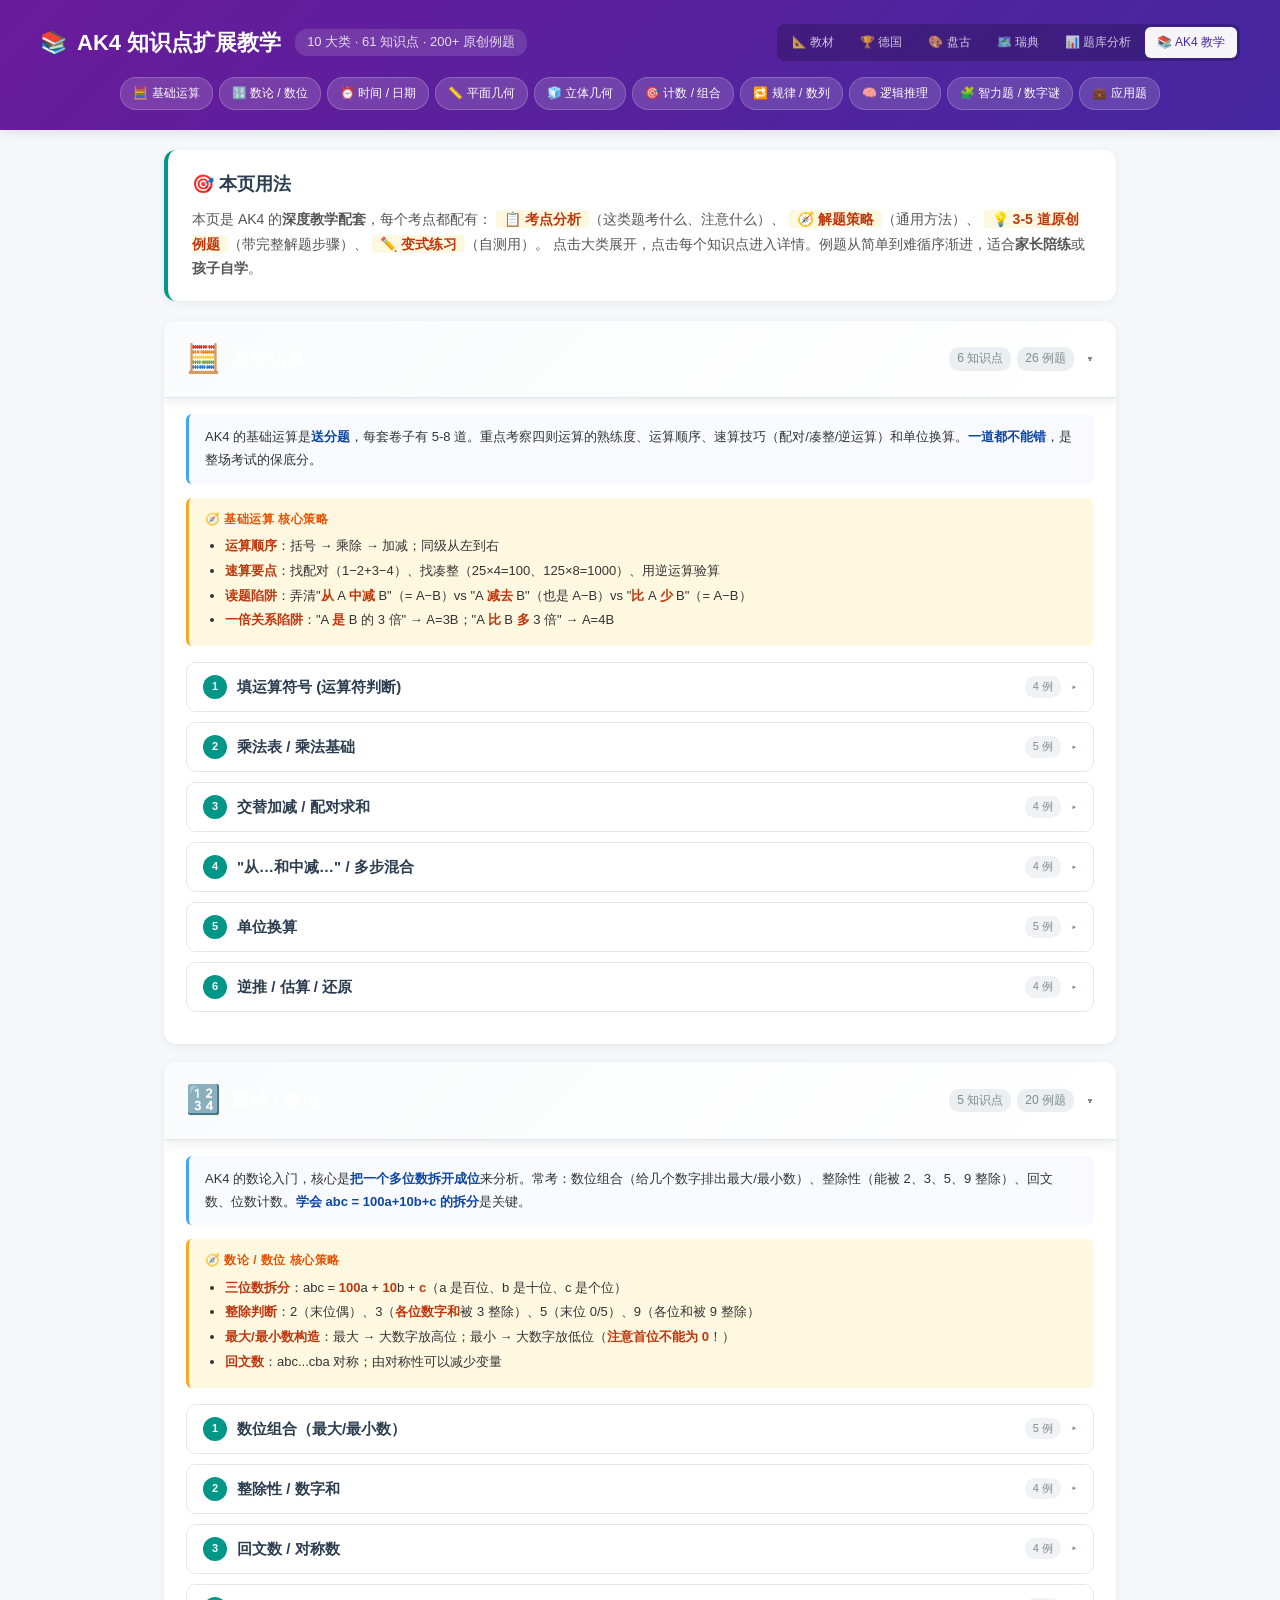
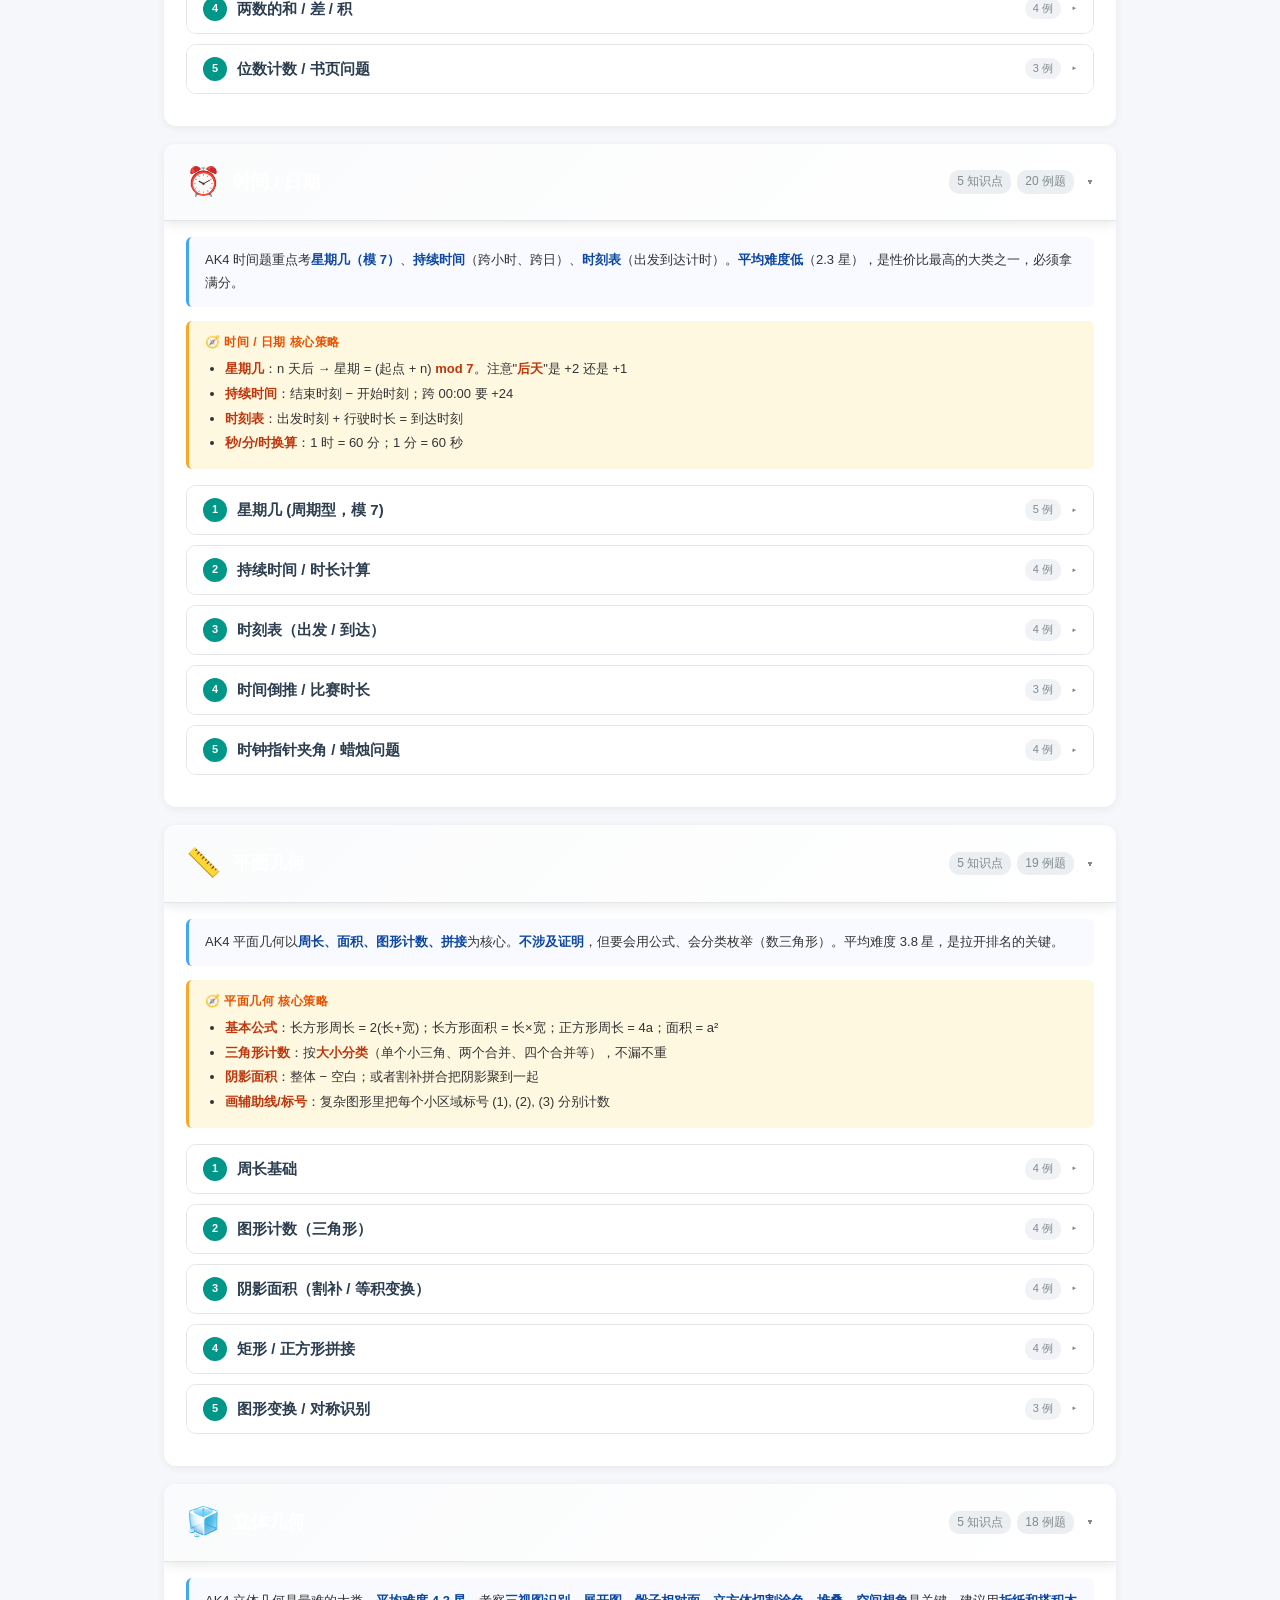
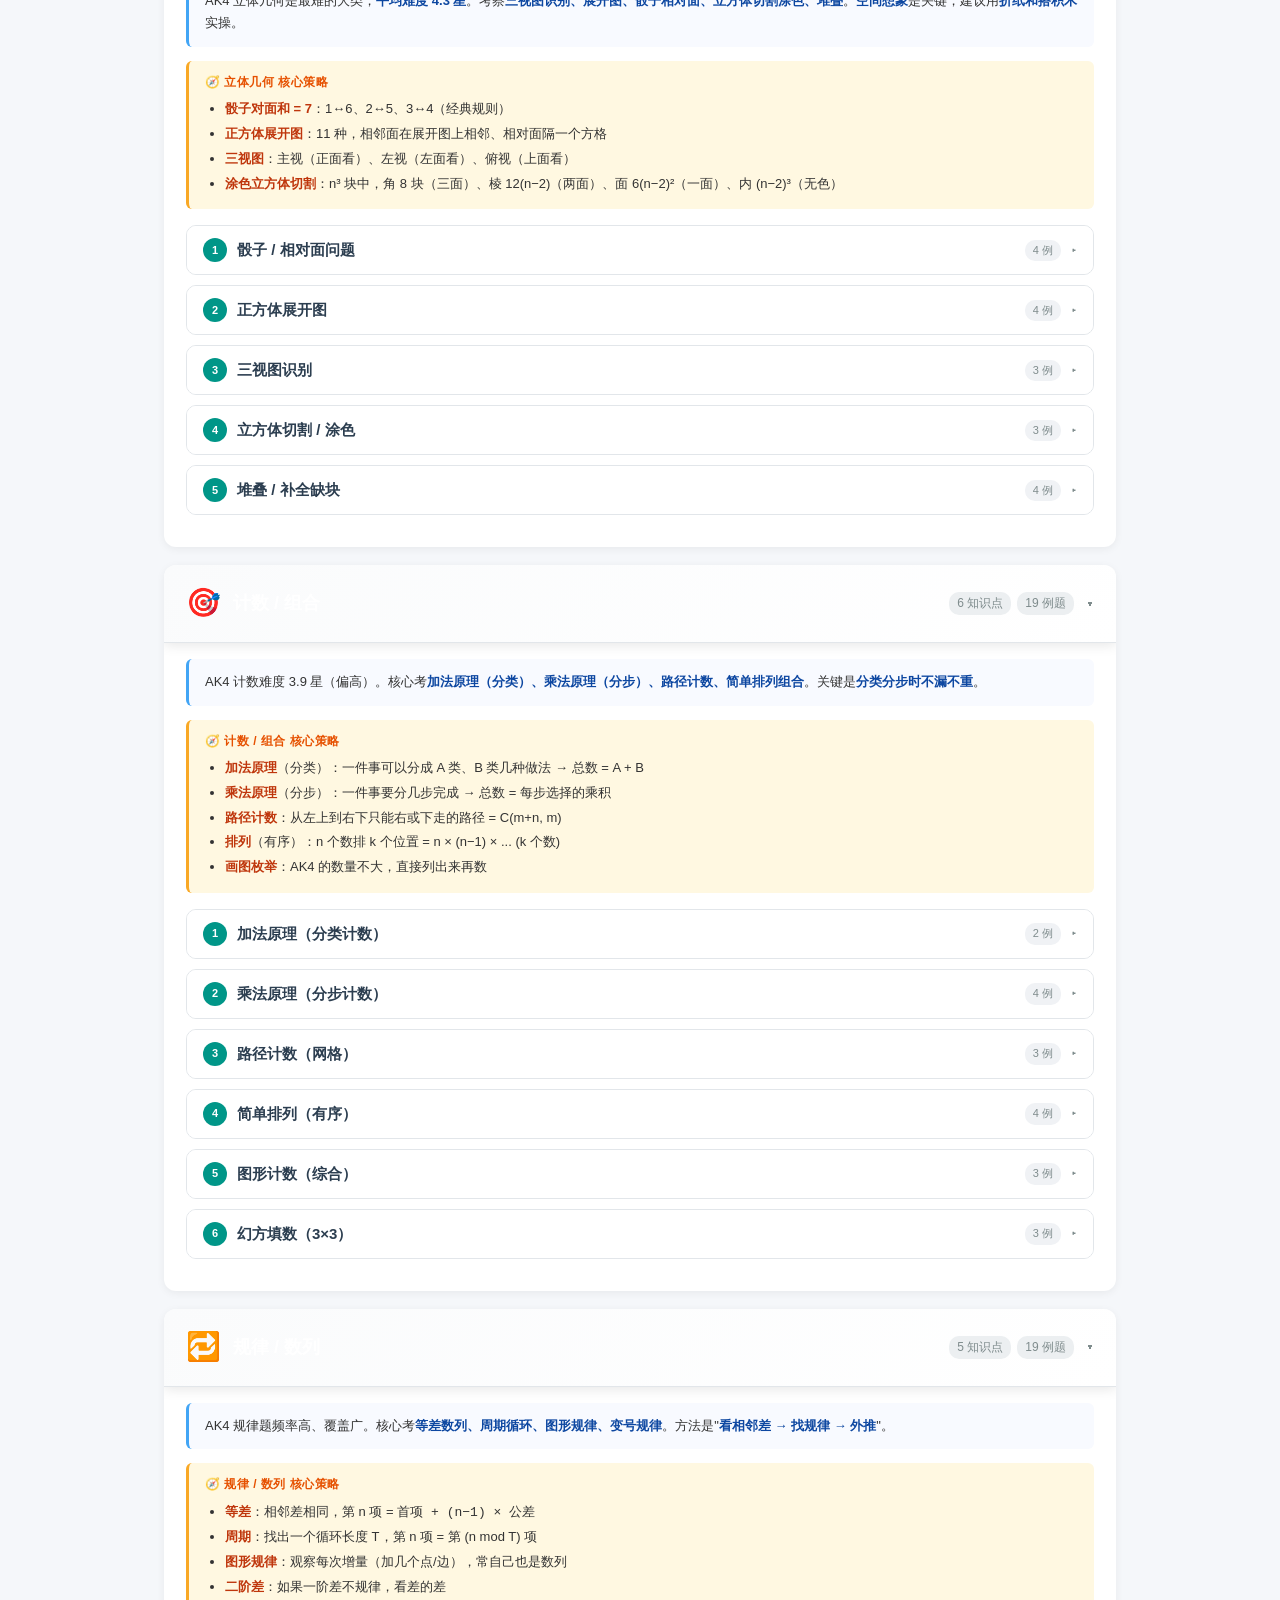
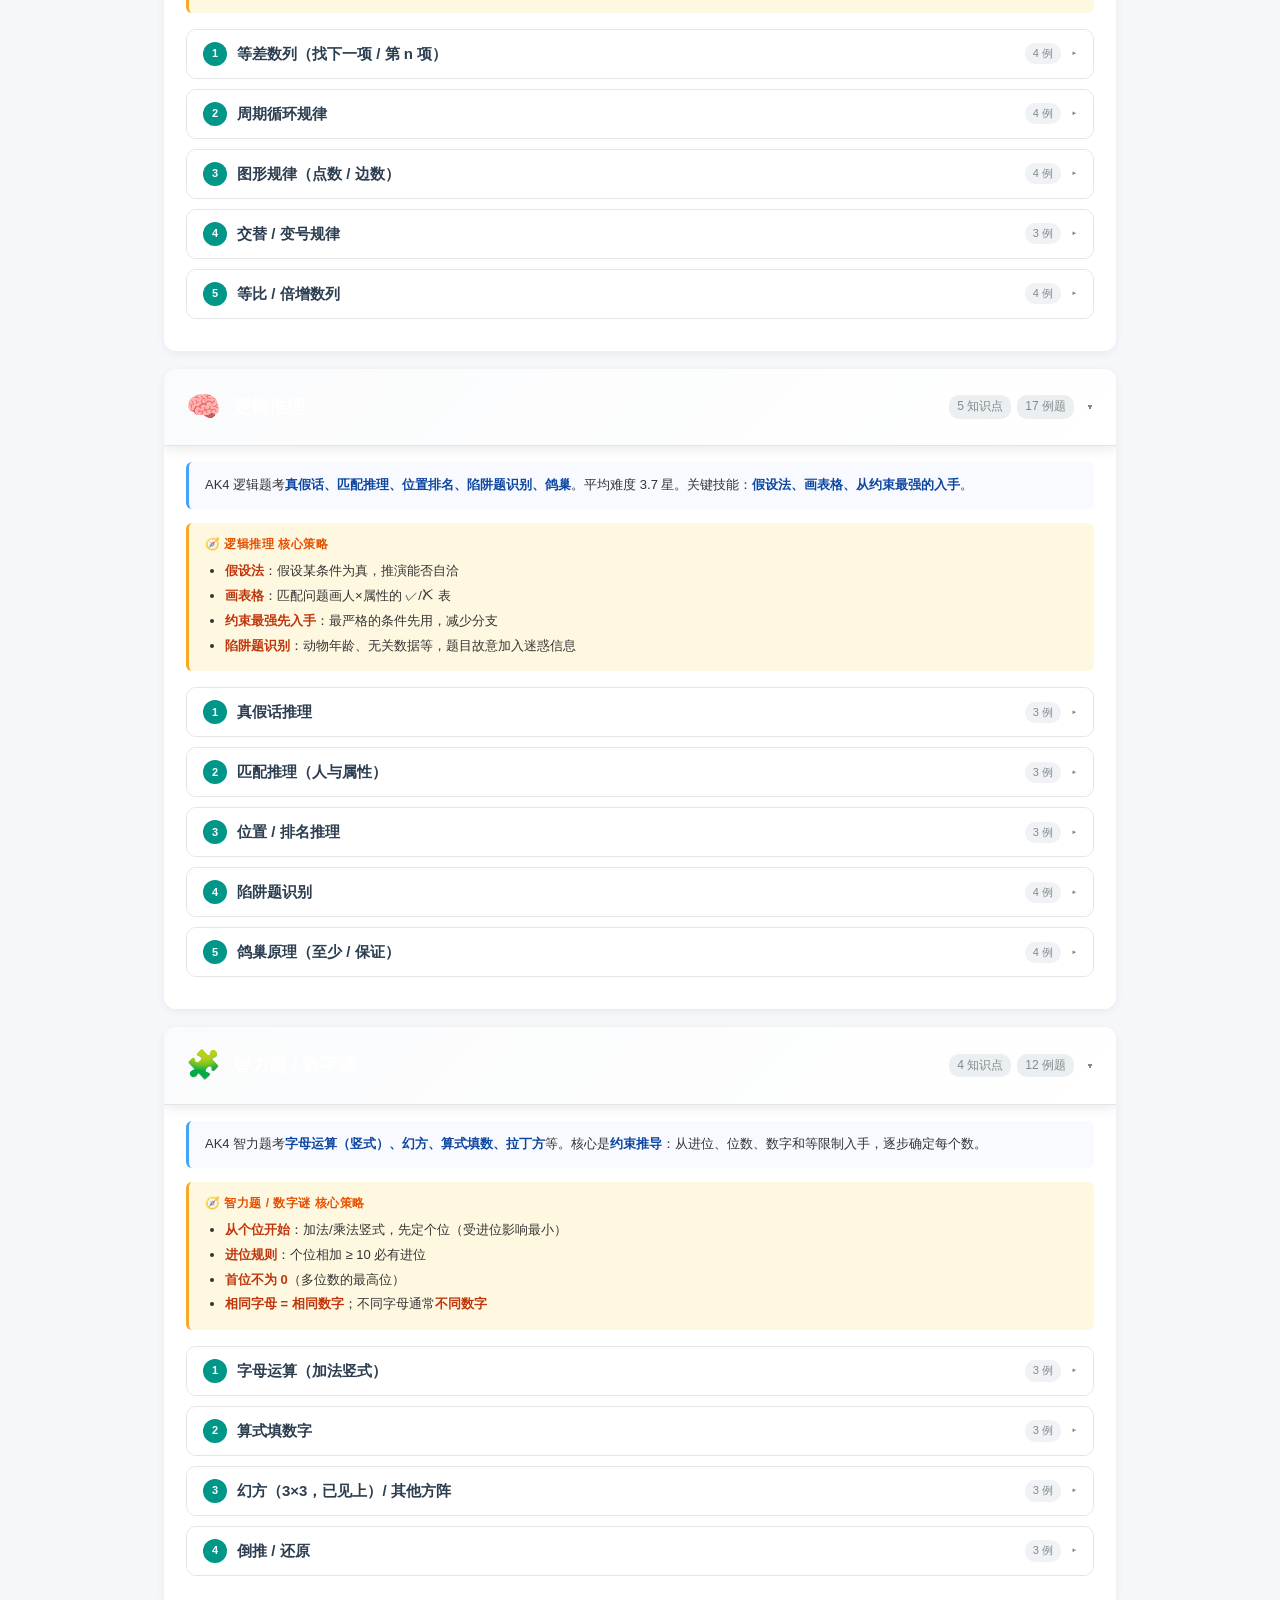
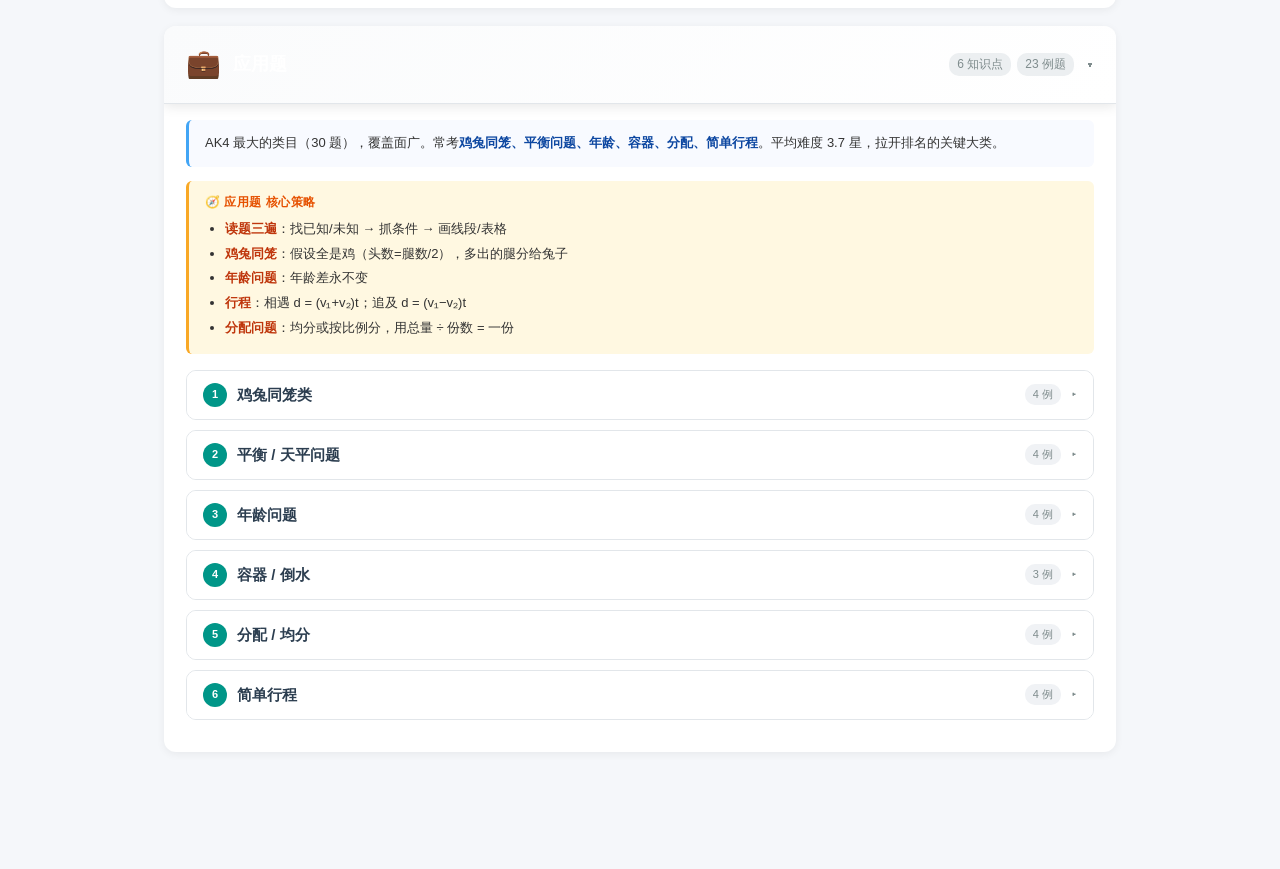
==== ak4-knowledge-expand.html @ 59f7f202 "feat: 新增 AK4 知识点扩展教学页面（193 道原创例题） ## 新增文件 - `ak4-knowledge-expand.html` — AK4 深度教学页（143 KB, 4007 行） " ====
<!DOCTYPE html>
<html lang="zh-CN">
<head>
<meta charset="UTF-8">
<meta name="viewport" content="width=device-width, initial-scale=1.0">
<title>AK4 知识点扩展教学 · 盘古数学</title>
<style>
* { box-sizing: border-box; margin: 0; padding: 0; }
:root {
    --bg: #f5f7fa;
    --card: #fff;
    --border: #e2e6ea;
    --text: #2c3e50;
    --muted: #7f8c8d;
    --accent: #009688;
    --accent-dark: #00695C;
    --accent-bg: #e0f2f1;
    --primary-grad-1: #6A1B9A;
    --primary-grad-2: #4527A0;
    --shadow: 0 2px 8px rgba(0,0,0,.06);
}
html, body { height: 100%; }
body {
    font-family: -apple-system, BlinkMacSystemFont, 'Segoe UI', 'Microsoft YaHei', 'PingFang SC', sans-serif;
    background: var(--bg);
    color: var(--text);
    line-height: 1.6;
    font-size: 14px;
}

/* HEADER */
header {
    background: linear-gradient(135deg, var(--primary-grad-1), var(--primary-grad-2));
    color: #fff;
    padding: 24px 24px 20px;
    box-shadow: 0 2px 12px rgba(0,0,0,.1);
    position: sticky;
    top: 0;
    z-index: 100;
}
.hd-row {
    display: flex;
    align-items: center;
    gap: 14px;
    flex-wrap: wrap;
    max-width: 1200px;
    margin: 0 auto;
}
header h1 {
    font-size: 22px;
    display: flex;
    align-items: center;
    gap: 10px;
    margin: 0;
}
header .sub {
    font-size: 13px;
    opacity: .85;
    padding: 3px 12px;
    background: rgba(255,255,255,.15);
    border-radius: 12px;
    backdrop-filter: blur(4px);
}
.map-switch {
    display: flex;
    background: rgba(0,0,0,.2);
    border-radius: 8px;
    padding: 3px;
    gap: 2px;
    margin-left: auto;
}
.map-switch a, .map-switch span {
    padding: 6px 12px;
    border-radius: 6px;
    font-size: 12px;
    text-decoration: none;
    color: rgba(255,255,255,.75);
    font-weight: 500;
    white-space: nowrap;
}
.map-switch .active {
    background: rgba(255,255,255,.95);
    color: #4527A0;
}

.toc {
    max-width: 1200px;
    margin: 16px auto 0;
    display: flex;
    gap: 6px;
    flex-wrap: wrap;
    justify-content: center;
}
.toc a {
    padding: 6px 12px;
    background: rgba(255,255,255,.15);
    border: 1px solid rgba(255,255,255,.2);
    border-radius: 16px;
    color: #fff;
    text-decoration: none;
    font-size: 12px;
    font-weight: 500;
    transition: all .15s;
    backdrop-filter: blur(4px);
}
.toc a:hover {
    background: rgba(255,255,255,.3);
    border-color: rgba(255,255,255,.5);
}

/* MAIN */
main {
    max-width: 1000px;
    margin: 0 auto;
    padding: 20px 24px 100px;
}

.intro {
    background: #fff;
    border-radius: 12px;
    padding: 20px 24px;
    margin-bottom: 20px;
    box-shadow: var(--shadow);
    border-left: 4px solid var(--accent);
}
.intro h2 { font-size: 18px; margin-bottom: 8px; }
.intro p { font-size: 14px; line-height: 1.75; color: #555; }
.intro .highlight {
    background: #FFF8E1;
    padding: 1px 8px;
    border-radius: 4px;
    font-weight: 600;
    color: #BF360C;
}

/* CATEGORY */
.cat {
    background: #fff;
    border-radius: 12px;
    margin-bottom: 18px;
    overflow: hidden;
    box-shadow: var(--shadow);
    scroll-margin-top: 180px;
}
.cat-head {
    padding: 16px 22px;
    display: flex;
    align-items: center;
    gap: 12px;
    cursor: pointer;
    user-select: none;
    background: linear-gradient(135deg, #fafbfc, #ffffff);
    border-bottom: 1px solid var(--border);
}
.cat-head:hover { background: linear-gradient(135deg, #f0f4f8, #fafbfc); }
.cat-head .emoji { font-size: 28px; }
.cat-head .ti {
    font-size: 18px;
    font-weight: 700;
    flex: 1;
}
.cat-head .meta {
    font-size: 12px;
    color: var(--muted);
    display: flex;
    gap: 6px;
}
.cat-head .meta span {
    padding: 2px 8px;
    background: #eceff1;
    border-radius: 10px;
}
.cat-head .caret {
    font-size: 16px;
    color: var(--muted);
    transition: transform .2s;
}
.cat.open .cat-head .caret { transform: rotate(90deg); }
.cat-body { display: none; padding: 16px 22px 22px; }
.cat.open .cat-body { display: block; }

.cat-overview {
    background: #f8faff;
    border-left: 3px solid #42A5F5;
    padding: 12px 16px;
    border-radius: 6px;
    margin-bottom: 14px;
    font-size: 13px;
    line-height: 1.75;
    color: #333;
}
.cat-overview b { color: #0D47A1; }

.cat-strategies {
    background: #fff8e1;
    border-left: 3px solid #F9A825;
    padding: 12px 16px;
    border-radius: 6px;
    margin-bottom: 16px;
}
.cat-strategies h4 {
    font-size: 12px;
    color: #E65100;
    text-transform: uppercase;
    letter-spacing: .5px;
    margin-bottom: 6px;
}
.cat-strategies ul { padding-left: 20px; margin: 0; }
.cat-strategies li {
    font-size: 13px;
    line-height: 1.75;
    color: #333;
    margin-bottom: 2px;
}
.cat-strategies b { color: #BF360C; }

/* KNOWLEDGE POINT */
.kp {
    border: 1px solid var(--border);
    border-radius: 10px;
    margin-bottom: 10px;
    overflow: hidden;
    background: #fff;
}
.kp-head {
    padding: 12px 16px;
    display: flex;
    align-items: center;
    gap: 10px;
    cursor: pointer;
    user-select: none;
    font-size: 15px;
    background: #fff;
}
.kp-head:hover { background: #fafcfd; }
.kp.open .kp-head { background: linear-gradient(90deg, #e0f2f1 0%, #fff 100%); border-bottom: 1px solid var(--border); }
.kp-head .idx {
    width: 24px;
    height: 24px;
    background: var(--accent);
    color: #fff;
    border-radius: 50%;
    display: flex;
    align-items: center;
    justify-content: center;
    font-size: 11px;
    font-weight: 700;
    flex-shrink: 0;
}
.kp-head .name { font-weight: 700; flex: 1; }
.kp-head .count {
    font-size: 11px;
    color: var(--muted);
    background: #f0f2f5;
    padding: 2px 8px;
    border-radius: 10px;
}
.kp-head .caret { color: var(--muted); font-size: 12px; transition: transform .2s; }
.kp.open .kp-head .caret { transform: rotate(90deg); }

.kp-body { display: none; padding: 12px 16px 16px; }
.kp.open .kp-body { display: block; }

.kp-analysis {
    background: #e8f5e9;
    border-left: 3px solid #43A047;
    padding: 10px 14px;
    border-radius: 6px;
    margin-bottom: 10px;
    font-size: 13px;
    line-height: 1.7;
    color: #1B5E20;
}
.kp-analysis h5 {
    font-size: 11px;
    text-transform: uppercase;
    letter-spacing: .3px;
    color: #2E7D32;
    margin-bottom: 4px;
}
.kp-tips {
    background: #e3f2fd;
    border-left: 3px solid #42A5F5;
    padding: 10px 14px;
    border-radius: 6px;
    margin-bottom: 12px;
    font-size: 13px;
}
.kp-tips h5 {
    font-size: 11px;
    text-transform: uppercase;
    letter-spacing: .3px;
    color: #1565C0;
    margin-bottom: 4px;
}
.kp-tips ol, .kp-tips ul { padding-left: 20px; margin: 2px 0; }
.kp-tips li { line-height: 1.7; margin-bottom: 2px; }
.kp-tips b { color: #0D47A1; }

/* EXAMPLES */
.ex {
    background: #fff;
    border: 1px solid #e8d5ec;
    border-left: 3px solid #9C27B0;
    padding: 12px 16px;
    border-radius: 0 8px 8px 0;
    margin-bottom: 10px;
}
.ex-head {
    display: flex;
    align-items: center;
    gap: 8px;
    margin-bottom: 8px;
}
.ex-badge {
    background: #9C27B0;
    color: #fff;
    padding: 2px 10px;
    border-radius: 10px;
    font-size: 11px;
    font-weight: 700;
}
.ex-stars { color: #F9A825; font-size: 11px; letter-spacing: 1.5px; }
.ex-title {
    font-weight: 700;
    font-size: 14px;
    flex: 1;
    color: #333;
}
.ex-q {
    background: #faf5fc;
    padding: 10px 14px;
    border-radius: 6px;
    font-size: 14px;
    line-height: 1.75;
    margin-bottom: 10px;
    color: #212121;
    white-space: pre-wrap;
}
.ex-q b { color: #6A1B9A; }

.ex-steps {
    background: #fffde7;
    padding: 10px 14px;
    border-radius: 6px;
    margin-bottom: 8px;
    font-size: 13px;
    line-height: 1.75;
}
.ex-steps h6 {
    font-size: 11px;
    color: #E65100;
    text-transform: uppercase;
    letter-spacing: .3px;
    margin-bottom: 6px;
    font-weight: 700;
}
.ex-steps ol { padding-left: 20px; margin: 0; }
.ex-steps li { margin-bottom: 4px; color: #4E342E; }
.ex-steps li b { color: #BF360C; }
.ex-steps code {
    background: #fff;
    padding: 1px 6px;
    border-radius: 3px;
    color: #BF360C;
    font-family: 'SF Mono', Consolas, monospace;
    font-size: 12px;
    border: 1px solid #ffe082;
}

.ex-ans {
    display: inline-block;
    background: #c8e6c9;
    color: #1B5E20;
    padding: 4px 12px;
    border-radius: 6px;
    font-weight: 700;
    font-size: 13px;
    margin: 4px 0;
}
.ex-takeaway {
    background: #fff8e1;
    border-left: 3px solid #FFC107;
    padding: 7px 12px;
    border-radius: 0 4px 4px 0;
    font-size: 12px;
    color: #4E342E;
    line-height: 1.65;
    margin-top: 8px;
}
.ex-takeaway b { color: #BF360C; }

.practice {
    background: linear-gradient(135deg, #f3e5f5, #ede7f6);
    border-radius: 8px;
    padding: 12px 16px;
    margin-top: 10px;
}
.practice h5 {
    font-size: 12px;
    color: #4527A0;
    text-transform: uppercase;
    letter-spacing: .3px;
    margin-bottom: 6px;
    font-weight: 700;
}
.practice ol { padding-left: 20px; margin: 0; }
.practice li {
    font-size: 13px;
    line-height: 1.75;
    color: #311B92;
    margin-bottom: 3px;
}

/* Print styles */
@media print {
    header { position: static; background: #fff !important; color: #000 !important; }
    .map-switch, .toc { display: none !important; }
    .cat, .kp { page-break-inside: avoid; }
    .cat-body, .kp-body { display: block !important; }
}

/* Mobile */
@media (max-width: 768px) {
    header { padding: 16px; }
    header h1 { font-size: 18px; }
    main { padding: 14px; }
    .cat-head { padding: 12px 14px; }
    .cat-head .ti { font-size: 15px; }
    .cat-head .emoji { font-size: 22px; }
    .cat-body { padding: 12px 14px; }
    .kp-head { padding: 10px 12px; font-size: 13px; }
    .kp-body { padding: 10px 12px; }
    .ex { padding: 10px 12px; }
}
</style>
</head>
<body>

<header>
    <div class="hd-row">
        <h1><span>📚</span> AK4 知识点扩展教学</h1>
        <span class="sub">10 大类 · 61 知识点 · 200+ 原创例题</span>
        <div class="map-switch">
            <a href="index.html">📐 教材</a>
            <a href="german.html">🏆 德国</a>
            <a href="pangu.html">🎨 盘古</a>
            <a href="sweden-provinces.html">🗺️ 瑞典</a>
            <a href="knowledge-points.html">📊 题库分析</a>
            <span class="active">📚 AK4 教学</span>
        </div>
    </div>
    <nav class="toc" id="toc"></nav>
</header>

<main>
    <div class="intro">
        <h2>🎯 本页用法</h2>
        <p>
            本页是 AK4 的<b>深度教学配套</b>，每个考点都配有：
            <span class="highlight">📋 考点分析</span>（这类题考什么、注意什么）、
            <span class="highlight">🧭 解题策略</span>（通用方法）、
            <span class="highlight">💡 3-5 道原创例题</span>（带完整解题步骤）、
            <span class="highlight">✏️ 变式练习</span>（自测用）。
            点击大类展开，点击每个知识点进入详情。例题从简单到难循序渐进，适合<b>家长陪练</b>或<b>孩子自学</b>。
        </p>
    </div>

    <div id="content"></div>
</main>

<script>
// ============== AK4 KNOWLEDGE DATA ==============
const AK4 = [

{
    cat: '基础运算', emoji: '🧮', slug: 'calc',
    overview: 'AK4 的基础运算是<b>送分题</b>，每套卷子有 5-8 道。重点考察四则运算的熟练度、运算顺序、速算技巧（配对/凑整/逆运算）和单位换算。<b>一道都不能错</b>，是整场考试的保底分。',
    strategies: [
        '<b>运算顺序</b>：括号 → 乘除 → 加减；同级从左到右',
        '<b>速算要点</b>：找配对（1−2+3−4）、找凑整（25×4=100、125×8=1000）、用逆运算验算',
        '<b>读题陷阱</b>：弄清"<b>从</b> A <b>中减</b> B"（= A−B）vs "A <b>减去</b> B"（也是 A−B）vs "<b>比</b> A <b>少</b> B"（= A−B）',
        '<b>一倍关系陷阱</b>："A <b>是</b> B 的 3 倍" → A=3B；"A <b>比</b> B <b>多</b> 3 倍" → A=4B'
    ],
    points: [
        {
            name: '填运算符号 (运算符判断)',
            analysis: '给出一个带空符号的等式，让你从 +、−、×、÷ 中挑一个填进去使等式成立。常见题型是"方框里应该填什么？"',
            tips: [
                '<b>看大小关系</b>：等式右边 > 左边第一个数 → 可能加/乘；右边 < 左边第一个数 → 可能减/除',
                '<b>逐个试</b>：四种运算只有 4 种，依次代入验算最快',
                '<b>检查整除</b>：如果试除法，先看后面的数能不能整除前面的'
            ],
            examples: [
                {
                    title: '例 1 · 基础',
                    stars: 1,
                    q: '方框里应该填哪个运算符号？\n**24 □ 6 = 4**',
                    steps: [
                        '观察：等号右边 (4) <b>比</b>左边第一个数 (24) <b>小得多</b>，大概率是减法或除法',
                        '试加法：24 + 6 = 30 ≠ 4 ✗',
                        '试减法：24 − 6 = 18 ≠ 4 ✗',
                        '试除法：24 ÷ 6 = <code>4</code> ✓'
                    ],
                    ans: '÷',
                    takeaway: '<b>右边小很多</b> → 优先试 <b>÷</b> 和 <b>−</b>。'
                },
                {
                    title: '例 2 · 稍难',
                    stars: 2,
                    q: '方框里应该填哪个运算符号？\n**7 + 48 = 56 □ 1**',
                    steps: [
                        '先算左边：7 + 48 = <code>55</code>',
                        '问题变成：55 = 56 □ 1，即 "56 做什么运算得到 55"',
                        '试减法：56 − 1 = <code>55</code> ✓'
                    ],
                    ans: '−',
                    takeaway: '<b>先把能算的部分算出来</b>，剩下的填符号就一目了然。'
                },
                {
                    title: '例 3 · 多选',
                    stars: 2,
                    q: '方框里能填哪些符号使等式成立？（可能有多个答案）\n**8 □ 2 = 6**',
                    steps: [
                        '试加：8 + 2 = 10 ✗',
                        '试减：8 − 2 = <code>6</code> ✓',
                        '试乘：8 × 2 = 16 ✗',
                        '试除：8 ÷ 2 = 4 ✗'
                    ],
                    ans: '只能填 −（减号）',
                    takeaway: '多选题也要把 <b>4 种都试一遍</b>，别找到一个就停。'
                },
                {
                    title: '例 4 · 两个空',
                    stars: 3,
                    q: '两个方框填相同的符号，等式成立。填什么？\n**12 □ 4 □ 2 = 10**',
                    steps: [
                        '两个都试加：12 + 4 + 2 = 18 ✗',
                        '两个都试减：12 − 4 − 2 = <code>6</code> ✗',
                        '两个都试乘：12 × 4 × 2 = 96 ✗',
                        '两个都试除：12 ÷ 4 ÷ 2 = 1.5 ✗',
                        '所有相同符号都不行 → 应该填<b>不同符号</b>，继续试：',
                        '12 − 4 + 2 = <code>10</code> ✓（但题目要求相同符号）',
                        '重读题目：如果真的要相同，答案是"<b>无解</b>"'
                    ],
                    ans: '无（若必须同符号）；若允许不同，则 − 和 +',
                    takeaway: '题目限制"<b>相同符号</b>"时要特别注意。有时正确答案就是"<b>无解</b>"。'
                }
            ],
            practice: [
                '**15 □ 3 = 5**',
                '**9 □ 3 □ 2 = 11**（两空同符号）',
                '**100 □ 50 □ 25 = 25**（两空可不同）'
            ]
        },

        {
            name: '乘法表 / 乘法基础',
            analysis: '考察九九乘法表的熟练应用，常以"连乘"、"配对凑整"、"倒推因数"等形式出现。要求孩子能<b>秒答</b>九九表，并能灵活分解。',
            tips: [
                '<b>熟记九九表</b>：1×1 到 9×9，无缝秒答',
                '<b>凑整技巧</b>：2×5=10；4×25=100；8×125=1000；20×5=100',
                '<b>倒推因数</b>：看到 36，立刻想到 4×9、6×6、2×18、3×12'
            ],
            examples: [
                {
                    title: '例 1 · 速算',
                    stars: 1,
                    q: '计算：**25 × 4 × 7**',
                    steps: [
                        '发现 25 × 4 = <code>100</code>（凑整）',
                        '所以 25 × 4 × 7 = 100 × 7 = <code>700</code>'
                    ],
                    ans: '700',
                    takeaway: '看到 <b>25 和 4</b>、<b>125 和 8</b>、<b>5 和 2</b> 要本能地先凑成整十整百。'
                },
                {
                    title: '例 2 · 分解',
                    stars: 2,
                    q: '**72 ÷ 8 = ?** 不许用竖式。',
                    steps: [
                        '想：几 × 8 = 72？',
                        '九九表：<code>9 × 8 = 72</code>',
                        '所以 72 ÷ 8 = <code>9</code>'
                    ],
                    ans: '9',
                    takeaway: '除法就是<b>反过来查九九表</b>。看到被除数先想它能分解成什么。'
                },
                {
                    title: '例 3 · 配对',
                    stars: 2,
                    q: '计算：**2 × 3 × 5 × 7**',
                    steps: [
                        '找配对：2 × 5 = <code>10</code>',
                        '所以 2 × 3 × 5 × 7 = (2×5) × (3×7) = 10 × 21 = <code>210</code>'
                    ],
                    ans: '210',
                    takeaway: '乘法满足<b>交换律和结合律</b>，可以随便重新组合，<b>先凑整再乘</b>。'
                },
                {
                    title: '例 4 · 大数乘法',
                    stars: 3,
                    q: '计算：**15 × 12**',
                    steps: [
                        '方法 1（拆成易乘的）：15 × 12 = 15 × (10 + 2) = 150 + 30 = <code>180</code>',
                        '方法 2（配对）：15 × 12 = (3 × 5) × (3 × 4) = (3 × 3) × (5 × 4) = 9 × 20 = <code>180</code>'
                    ],
                    ans: '180',
                    takeaway: '两位数相乘，<b>拆成（整十 + 个位）× 另一数</b> 常常比竖式快。'
                },
                {
                    title: '例 5 · 应用',
                    stars: 3,
                    q: '一盒巧克力 24 块，Lisa 吃了 1/3，还剩多少块？',
                    steps: [
                        '"1/3" 意味着把 24 分成 <code>3 份</code>，吃了<code>1 份</code>',
                        '每份 = 24 ÷ 3 = <code>8 块</code>',
                        '吃了 8 块，还剩 24 − 8 = <code>16 块</code>'
                    ],
                    ans: '16 块',
                    takeaway: 'AK4 的"分数"<b>不是运算</b>，而是<b>把总数分成几份</b>的直观意义。'
                }
            ],
            practice: [
                '计算 125 × 8 × 3',
                '96 ÷ 12 = ?（九九表反查）',
                '一本书 180 页，看了 2/9，看了多少页？'
            ]
        },

        {
            name: '交替加减 / 配对求和',
            analysis: '形如 1 − 2 + 3 − 4 + ... 这种正负交替的求和，直接算容易出错，关键是<b>把相邻两项配对</b>，一下就化简。',
            tips: [
                '<b>两两配对</b>：(1−2) + (3−4) + (5−6) + ... = (−1) + (−1) + ... 每对差一个数',
                '<b>看末项奇偶</b>：奇数项时最后一个单独不配对；偶数项时正好分完',
                '<b>先大致数一下项数</b>，确定能分几对'
            ],
            examples: [
                {
                    title: '例 1 · 偶数项',
                    stars: 1,
                    q: '计算：**1 − 2 + 3 − 4 + 5 − 6**',
                    steps: [
                        '两两配对：(1−2) + (3−4) + (5−6)',
                        '= (−1) + (−1) + (−1)',
                        '= <code>−3</code>'
                    ],
                    ans: '−3',
                    takeaway: '偶数个数字能完美配对，每对差 1（如果都是连续整数），一共几对就是答案的绝对值。'
                },
                {
                    title: '例 2 · 奇数项',
                    stars: 2,
                    q: '计算：**1 − 2 + 3 − 4 + 5 − 6 + 7 − 8 + 9**',
                    steps: [
                        '一共 9 个数，先把前 8 个两两配对：(1−2)+(3−4)+(5−6)+(7−8) = −1−1−1−1 = <code>−4</code>',
                        '最后一个数 <code>9</code> 单独加上',
                        '总和 = −4 + 9 = <code>5</code>'
                    ],
                    ans: '5',
                    takeaway: '<b>奇数项</b>的话："配对部分 + 最后一个单独数"。注意最后那个数的<b>符号</b>！'
                },
                {
                    title: '例 3 · 更长',
                    stars: 3,
                    q: '计算：**100 − 99 + 98 − 97 + ... + 2 − 1**',
                    steps: [
                        '一共 100 个数（从 1 到 100 都有）',
                        '两两配对：(100−99) + (98−97) + ... + (2−1) = <code>1 + 1 + ... + 1</code>',
                        '有多少对？100 个数 ÷ 2 = <code>50 对</code>',
                        '每对都等于 1，所以总和 = 50 × 1 = <code>50</code>'
                    ],
                    ans: '50',
                    takeaway: '<b>先算项数</b>（有多少个数）→ 项数 ÷ 2 = 配对数 → 乘以每对的值。'
                },
                {
                    title: '例 4 · 变号规律',
                    stars: 3,
                    q: '计算：**2 − 4 + 6 − 8 + 10 − 12 + 14**',
                    steps: [
                        '一共 7 个数（偶数 2,4,6,8,10,12,14）',
                        '前 6 项配对：(2−4) + (6−8) + (10−12) = −2 + −2 + −2 = <code>−6</code>',
                        '最后一项是 14（正）',
                        '总和 = −6 + 14 = <code>8</code>'
                    ],
                    ans: '8',
                    takeaway: '即使数字不是连续整数（这里都是偶数），<b>配对法仍然有效</b>，每对的差是等差公差 d。'
                }
            ],
            practice: [
                '1 − 2 + 3 − 4 + ... − 20 = ?',
                '10 − 9 + 8 − 7 + ... + 2 − 1 = ?',
                '5 − 10 + 15 − 20 + 25 = ?'
            ]
        },

        {
            name: '"从…和中减…" / 多步混合',
            analysis: '题目往往用<b>叙述</b>给出算式："从 A 和 B 的和中减去 C"，要翻译成 (A+B) − C。考察读题准确性和运算顺序。',
            tips: [
                '<b>先翻译再计算</b>：读到"和"就加（+），"差"就减（−），"积"就乘（×），"商"就除（÷）',
                '<b>括号规则</b>："A 和 B 的和" = (A+B)，必须加括号，不能直接 A+B−C 顺序乱算',
                '<b>关键字陷阱</b>："<b>从</b> X <b>中减去</b> Y" = X − Y；但"<b>X 减去</b> Y 的 3 倍" = X − 3Y'
            ],
            examples: [
                {
                    title: '例 1 · 翻译',
                    stars: 1,
                    q: '从 120 和 90 的和中减去 210，结果是多少？',
                    steps: [
                        '翻译：(120 + 90) − 210',
                        '算括号：120 + 90 = <code>210</code>',
                        '相减：210 − 210 = <code>0</code>'
                    ],
                    ans: '0',
                    takeaway: '把中文一字一句翻译成算式，<b>括号不能省</b>。'
                },
                {
                    title: '例 2 · 顺序',
                    stars: 2,
                    q: '从 100 中减去 25 和 35 的和，结果是多少？',
                    steps: [
                        '翻译："25 和 35 的和" = (25+35) = <code>60</code>',
                        '"从 100 中减去 60" = 100 − 60 = <code>40</code>'
                    ],
                    ans: '40',
                    takeaway: '"<b>从 A 中减去 B</b>" = A − B，<b>方向</b>不要搞反（不是 B − A）。'
                },
                {
                    title: '例 3 · 含乘法',
                    stars: 3,
                    q: '48 减去 6 的 3 倍，结果是多少？',
                    steps: [
                        '翻译：48 − (6 × 3)',
                        '按运算顺序先算乘法：6 × 3 = <code>18</code>',
                        '再做减法：48 − 18 = <code>30</code>'
                    ],
                    ans: '30',
                    takeaway: '"<b>A 的 3 倍</b>" = A × 3，混合运算中按"<b>先乘除后加减</b>"。'
                },
                {
                    title: '例 4 · 平均数',
                    stars: 3,
                    q: '三个数 20、30、40 的和，再除以 3，得到什么？',
                    steps: [
                        '"三个数的和" = 20 + 30 + 40 = <code>90</code>',
                        '"再除以 3" = 90 ÷ 3 = <code>30</code>'
                    ],
                    ans: '30',
                    takeaway: '这其实是在求<b>平均数</b>，公式：平均数 = <b>总和 ÷ 个数</b>。'
                }
            ],
            practice: [
                '从 85 和 15 的和中减去 72',
                '36 加上 12 的 2 倍',
                '5 个连续偶数 2, 4, 6, 8, 10 的平均数'
            ]
        },

        {
            name: '单位换算',
            analysis: '考察长度（m/cm/mm/km）、时间（时/分/秒）、重量（kg/g）、体积（L/ml/dl）的换算。关键是<b>记牢进率</b>，并在计算前把所有单位统一。',
            tips: [
                '<b>长度</b>：1 km = 1000 m；1 m = 100 cm；1 cm = 10 mm',
                '<b>时间</b>：1 时 = 60 分；1 分 = 60 秒；1 时 = 3600 秒',
                '<b>重量</b>：1 kg = 1000 g；1 吨 = 1000 kg',
                '<b>体积</b>：1 L = 1000 ml；1 L = 10 dl；1 dl = 100 ml',
                '<b>换算方向</b>：大 → 小 用<b>乘</b>（乘进率）；小 → 大 用<b>除</b>'
            ],
            examples: [
                {
                    title: '例 1 · 长度',
                    stars: 1,
                    q: '**5 m = ___ cm**',
                    steps: [
                        '1 m = 100 cm',
                        '5 m = 5 × 100 = <code>500 cm</code>'
                    ],
                    ans: '500 cm',
                    takeaway: '大单位 → 小单位 用<b>乘法</b>。记：m → cm 乘 100。'
                },
                {
                    title: '例 2 · 时间',
                    stars: 2,
                    q: '一场电影 2 小时 15 分钟。总共是多少分钟？',
                    steps: [
                        '把 2 小时换成分钟：2 × 60 = <code>120 分</code>',
                        '加上剩下的 15 分：120 + 15 = <code>135 分</code>'
                    ],
                    ans: '135 分钟',
                    takeaway: '"X 小时 Y 分" = X × 60 + Y 分。'
                },
                {
                    title: '例 3 · 升与毫升',
                    stars: 2,
                    q: 'Emma 买了 3 瓶 500 ml 的果汁。她一共有多少升？',
                    steps: [
                        '一共 ml：3 × 500 = <code>1500 ml</code>',
                        '换成升：1 L = 1000 ml，所以 1500 ÷ 1000 = <code>1.5 L</code>'
                    ],
                    ans: '1.5 升',
                    takeaway: '最后要的是哪个单位，就在最后一步换过去。<b>小 → 大</b> 用<b>除法</b>。'
                },
                {
                    title: '例 4 · 混合单位',
                    stars: 3,
                    q: '一根绳子 2 m 30 cm。剪掉 85 cm 后，还剩多少 cm？',
                    steps: [
                        '先统一单位（都用 cm）：2 m 30 cm = 2 × 100 + 30 = <code>230 cm</code>',
                        '剪掉 85 cm：230 − 85 = <code>145 cm</code>'
                    ],
                    ans: '145 cm',
                    takeaway: '题目有不同单位时，<b>第一步永远是统一单位</b>，再做运算。'
                },
                {
                    title: '例 5 · 重量',
                    stars: 3,
                    q: '一袋大米 2.5 kg。10 袋这样的大米有多少 g？',
                    steps: [
                        '一袋换成 g：2.5 kg = 2.5 × 1000 = <code>2500 g</code>',
                        '10 袋：10 × 2500 = <code>25000 g</code>'
                    ],
                    ans: '25000 g（或 25 kg）',
                    takeaway: '小数 × 整数时，先按整数算，再处理小数位置。<b>答案可以写两种单位</b>，看题目要求。'
                }
            ],
            practice: [
                '7 km = ___ m',
                '一瓶可乐 330 ml，6 瓶一共多少 L？',
                '一节课 45 分，一天上 6 节课，共多少小时多少分？'
            ]
        },

        {
            name: '逆推 / 估算 / 还原',
            analysis: '"Emma 想了一个数，加 5 乘 2 再减 8，结果是 20。原来的数是多少？"这种题目要<b>倒着推</b>，从结果反向还原。',
            tips: [
                '<b>倒推原则</b>：从最后一步往回走，<b>加 ↔ 减</b>，<b>乘 ↔ 除</b>',
                '<b>画箭头图</b>：原数 →(+5)→ ... →(−8)→ 20。然后从右往左翻转每个箭头',
                '<b>设未知数</b>：高级做法是设 x，列方程（AK4 偶尔会用）'
            ],
            examples: [
                {
                    title: '例 1 · 简单两步',
                    stars: 2,
                    q: '一个数加 7，再乘以 3，结果是 30。这个数是多少？',
                    steps: [
                        '顺序：x →(+7)→ ? →(×3)→ 30',
                        '倒推最后一步：30 ÷ 3 = <code>10</code>（倒掉 ×3）',
                        '倒推第一步：10 − 7 = <code>3</code>（倒掉 +7）'
                    ],
                    ans: '3',
                    takeaway: '从右往左翻转每个运算：<b>乘变除、加变减</b>。'
                },
                {
                    title: '例 2 · 三步',
                    stars: 3,
                    q: 'Emma 想了一个数，加 5 再乘 2，然后减 8，结果是 20。原来想的数是多少？',
                    steps: [
                        '顺序：x →(+5)→ A →(×2)→ B →(−8)→ 20',
                        '倒推 1：B − 8 = 20 → B = 20 + 8 = <code>28</code>',
                        '倒推 2：A × 2 = 28 → A = 28 ÷ 2 = <code>14</code>',
                        '倒推 3：x + 5 = 14 → x = 14 − 5 = <code>9</code>'
                    ],
                    ans: '9',
                    takeaway: '一步一步<b>倒着来</b>，每步都把运算翻转：<b>+/×</b> ↔ <b>−/÷</b>。'
                },
                {
                    title: '例 3 · 猜数（陷阱）',
                    stars: 3,
                    q: '"我乘 4 加 10 再除以 2，等于 15"，这个数是多少？',
                    steps: [
                        '顺序：x →(×4)→ A →(+10)→ B →(÷2)→ 15',
                        '倒推：B ÷ 2 = 15 → B = <code>30</code>',
                        'A + 10 = 30 → A = <code>20</code>',
                        'x × 4 = 20 → x = <code>5</code>'
                    ],
                    ans: '5',
                    takeaway: '最常见错误是<b>忘记运算顺序</b>。读题时先写出完整流程图再倒推。'
                },
                {
                    title: '例 4 · 估算',
                    stars: 2,
                    q: '不要精确计算，估一下 **38 × 29** 大约是多少？',
                    steps: [
                        '38 ≈ <code>40</code>（略多估一点）',
                        '29 ≈ <code>30</code>',
                        '估算：40 × 30 = <code>1200</code>',
                        '实际答案 1102，估算的 1200 很接近 ✓'
                    ],
                    ans: '约 1200',
                    takeaway: '估算技巧：<b>把每个数四舍五入到整十整百</b>，快速得近似值。考试时用来<b>检查答案</b>很有效。'
                }
            ],
            practice: [
                'Lisa 想了一个数，减 6 再乘 5，得到 20。她想的是什么？',
                '一个数先除以 3 再加 7，结果是 15。这个数是多少？',
                '估算 497 + 203',
                '估算 61 × 48'
            ]
        }
    ]
},

{
    cat: '数论 / 数位', emoji: '🔢', slug: 'number',
    overview: 'AK4 的数论入门，核心是<b>把一个多位数拆开成位</b>来分析。常考：数位组合（给几个数字排出最大/最小数）、整除性（能被 2、3、5、9 整除）、回文数、位数计数。<b>学会 abc = 100a+10b+c 的拆分</b>是关键。',
    strategies: [
        '<b>三位数拆分</b>：abc = <b>100</b>a + <b>10</b>b + <b>c</b>（a 是百位、b 是十位、c 是个位）',
        '<b>整除判断</b>：2（末位偶）、3（<b>各位数字和</b>被 3 整除）、5（末位 0/5）、9（各位和被 9 整除）',
        '<b>最大/最小数构造</b>：最大 → 大数字放高位；最小 → 大数字放低位（<b>注意首位不能为 0</b>！）',
        '<b>回文数</b>：abc...cba 对称；由对称性可以减少变量'
    ],
    points: [
        {
            name: '数位组合（最大/最小数）',
            analysis: 'AK4 最高频的数论考点。给你几个数字，让你组成"最大的四位数"、"最小的三位数"等。核心是<b>贪心策略</b>：按大小排序，大的放左边（求最大）或大的放右边（求最小），特别注意<b>0 不能当首位</b>。',
            tips: [
                '<b>求最大</b>：数字从大到小从左往右排列',
                '<b>求最小</b>：数字从小到大从左往右排列，但如果 0 在最左边，要把 0 和下一个最小的非 0 数字<b>换位</b>',
                '<b>偶数/奇数位</b>：最后一位必须是偶/奇数，先定末位再排其他'
            ],
            examples: [
                {
                    title: '例 1 · 基础求最大',
                    stars: 1,
                    q: '用数字 6, 2, 8, 1 各一次，组成最大的四位数是多少？',
                    steps: [
                        '按从大到小排序：8 > 6 > 2 > 1',
                        '按顺序排列：<code>8621</code>'
                    ],
                    ans: '8621',
                    takeaway: '<b>求最大 → 大数字放左边</b>。记住一句话：越左的位值越大。'
                },
                {
                    title: '例 2 · 带 0 的最小',
                    stars: 2,
                    q: '用数字 0, 5, 3, 7 各一次，组成最小的四位数是多少？',
                    steps: [
                        '按从小到大排序：0 < 3 < 5 < 7，直接排得 <code>0357</code>',
                        '但首位是 0，这不算四位数（<b>最高位不能为 0</b>）！',
                        '把 0 和下一位 3 交换位置：<code>3057</code>'
                    ],
                    ans: '3057',
                    takeaway: '最小数的第一位必须是<b>最小的非零数字</b>，然后把 0 放到次高位。'
                },
                {
                    title: '例 3 · 两个数求和',
                    stars: 3,
                    q: '用数字 1, 3, 5, 7 组成两个两位数，使它们的和最大。',
                    steps: [
                        '两个两位数：ab + cd = <code>10a + b + 10c + d</code> = 10(a+c) + (b+d)',
                        '要让这个最大，<b>十位的数字和</b>要尽量大',
                        '选最大的两个（7、5）放十位，最小的两个（3、1）放个位',
                        '一种组合：75 + 53 = <code>128</code>；另一种：73 + 51 = <code>124</code>',
                        '最佳组合是 7 和 5 放十位，1 和 3 放个位：75 + 53 = 128 或 73 + 51 = 124',
                        '更精细：无论 b d 怎么分，和都一样 10(7+5) + (1+3) = <code>124</code>...',
                        '其实只要十位是 7 和 5，不管个位怎么分，和都是 10×12 + 4 = <code>124</code>'
                    ],
                    ans: '124',
                    takeaway: '多位数相加，<b>高位的和</b>决定了结果大小。把大数字放到高位。'
                },
                {
                    title: '例 4 · 偶数约束',
                    stars: 3,
                    q: '用数字 2, 3, 5, 7 组成最大的偶数（四位数）。',
                    steps: [
                        '偶数 → 末位必须是<b>偶数</b>。给出的 4 个数字中只有 <code>2</code> 是偶数',
                        '所以末位 = 2',
                        '前三位用剩下的 3, 5, 7 从大到小排：7, 5, 3',
                        '组合：<code>7532</code>'
                    ],
                    ans: '7532',
                    takeaway: '有限制条件（偶/奇/被 X 整除）时，<b>先满足限制</b>，再贪心排剩下位。'
                },
                {
                    title: '例 5 · 差最小',
                    stars: 4,
                    q: '用数字 1, 2, 3, 4 组成两个两位数，使它们的差最小（都是正数）。',
                    steps: [
                        '要差最小，两个数要尽可能接近。',
                        '策略：十位相邻的大数字 → 让一个数的十位是 3，另一个是 2',
                        '为了使两数接近，大数的个位应<b>小</b>，小数的个位应<b>大</b>',
                        '尝试：31 和 42 → 差 = 11；32 和 41 → 差 = 9；<b>?</b>',
                        '最优：<code>41 − 32 = 9</code>'
                    ],
                    ans: '最小差 = 9（例如 41 − 32）',
                    takeaway: '差最小 → 两数尽量接近 → <b>高位接近</b>（如 3 和 4），<b>大数的低位小</b>、<b>小数的低位大</b>。'
                }
            ],
            practice: [
                '用 0, 2, 4, 6 组成最大的四位数',
                '用 1, 2, 3, 4, 5 组成最小的五位数',
                '用 2, 3, 4, 5 组成最大的奇数（四位）',
                '用 1, 3, 5, 8 组成两个两位数，和最小'
            ]
        },

        {
            name: '整除性 / 数字和',
            analysis: '判断一个数能否被 2、3、5、9 整除。核心定理：<b>一个数被 3 整除 ⟺ 它的各位数字之和被 3 整除</b>（9 也一样）。',
            tips: [
                '<b>被 2 整除</b>：末位是偶数（0, 2, 4, 6, 8）',
                '<b>被 5 整除</b>：末位是 0 或 5',
                '<b>被 3 整除</b>：各位数字之和被 3 整除。例如 123 → 1+2+3=6，6 被 3 整除，所以 123 被 3 整除',
                '<b>被 9 整除</b>：各位数字之和被 9 整除',
                '<b>被 10 整除</b>：末位是 0'
            ],
            examples: [
                {
                    title: '例 1 · 判断',
                    stars: 1,
                    q: '下列哪个数能被 3 整除？\na) 124   b) 135   c) 211   d) 548',
                    steps: [
                        'a) 1+2+4 = 7，7 不被 3 整除 ✗',
                        'b) 1+3+5 = 9，9 被 3 整除 ✓',
                        'c) 2+1+1 = 4，✗',
                        'd) 5+4+8 = 17，✗'
                    ],
                    ans: 'b) 135',
                    takeaway: '<b>数字和被 3 整除</b> 是最常用技巧。<b>不用做除法</b>。'
                },
                {
                    title: '例 2 · 填空',
                    stars: 2,
                    q: '**2 □ 7** 能被 3 整除，□ 里可以填哪些数字？',
                    steps: [
                        '设 □ = x，则数字和 = 2 + x + 7 = 9 + x',
                        '要被 3 整除：9 + x 是 3 的倍数',
                        '9 本身是 3 的倍数，所以 x 必须也是 3 的倍数',
                        'x ∈ {0, 3, 6, 9}'
                    ],
                    ans: '0, 3, 6, 9',
                    takeaway: '把方框当作未知数 x，<b>把数字和列成关于 x 的表达式</b>。'
                },
                {
                    title: '例 3 · 多重整除',
                    stars: 3,
                    q: '找一个三位数，既能被 2 整除也能被 5 整除。',
                    steps: [
                        '被 2 整除 → 末位偶数',
                        '被 5 整除 → 末位 0 或 5',
                        '两者公共条件：末位必须是 <code>0</code>（既偶又是 0 或 5）',
                        '最小的三位数：<code>100</code>'
                    ],
                    ans: '例如 100（任何末位为 0 的三位数都行）',
                    takeaway: '"同时被 2 和 5 整除" ⟺ <b>被 10 整除</b> ⟺ <b>末位是 0</b>。'
                },
                {
                    title: '例 4 · 构造',
                    stars: 3,
                    q: '用 1, 2, 4, 7 组成一个被 3 整除的四位数（每个数字用一次）。',
                    steps: [
                        '数字和 = 1 + 2 + 4 + 7 = <code>14</code>',
                        '14 不被 3 整除（14 ÷ 3 = 4...2）',
                        '所以<b>无论</b>怎么排这 4 个数字，组成的数都不可能被 3 整除'
                    ],
                    ans: '不可能',
                    takeaway: '数字和不被 3 整除 → 怎么排都不行。这个<b>反例</b>是重要观察。'
                }
            ],
            practice: [
                '**6 □ 3** 能被 9 整除，□ 填什么？',
                '567 能被 3 整除吗？能被 9 整除吗？',
                '找一个最小的三位数同时能被 2、3、5 整除'
            ]
        },

        {
            name: '回文数 / 对称数',
            analysis: '回文数：从左往右和从右往左读都一样的数，如 121、3443、12321。考察构造、计数、对称性利用。',
            tips: [
                '<b>三位回文数</b>形如 aba（a ≠ 0，a 和 b 可相等）',
                '<b>四位回文数</b>形如 abba',
                '<b>五位回文数</b>形如 abcba',
                '<b>最常见题目</b>：某个范围内有多少个回文数'
            ],
            examples: [
                {
                    title: '例 1 · 识别',
                    stars: 1,
                    q: '下列哪些是回文数？12321、2345、1001、505、2020',
                    steps: [
                        '12321：倒读 12321，<b>相同</b> ✓',
                        '2345：倒读 5432，✗',
                        '1001：倒读 1001，✓',
                        '505：倒读 505，✓',
                        '2020：倒读 0202 = 202，✗'
                    ],
                    ans: '12321, 1001, 505',
                    takeaway: '把数倒着读<b>必须和原数完全相同</b>。'
                },
                {
                    title: '例 2 · 计数三位',
                    stars: 2,
                    q: '一共有多少个三位回文数？',
                    steps: [
                        '形式 aba：a 是百位和个位（必须是 1-9），b 是十位（0-9）',
                        'a 的选择：<code>9 种</code>（1,2,...,9）',
                        'b 的选择：<code>10 种</code>（0,1,...,9）',
                        '总数 = 9 × 10 = <code>90</code>'
                    ],
                    ans: '90 个',
                    takeaway: '用<b>乘法原理</b>（分步计数）：每一位独立选，各位选法相乘。'
                },
                {
                    title: '例 3 · 计数四位',
                    stars: 3,
                    q: '四位回文数一共有多少个？',
                    steps: [
                        '形式 abba：a 是千位和个位（1-9），b 是百位和十位（0-9）',
                        'a：<code>9 种</code>',
                        'b：<code>10 种</code>',
                        '总数 = 9 × 10 = <code>90</code>'
                    ],
                    ans: '90 个',
                    takeaway: '四位回文数和三位回文数数量一样，都是 90。<b>自由度相同</b>。'
                },
                {
                    title: '例 4 · 范围计数',
                    stars: 3,
                    q: '100 到 300 之间有多少个三位回文数？',
                    steps: [
                        '形式 aba，a 是百位和个位',
                        '100-299 → a ∈ {1, 2}（因为 300 已经超过）',
                        '每个 a 对应 10 个 b 选择',
                        '总数 = 2 × 10 = <code>20</code>'
                    ],
                    ans: '20 个',
                    takeaway: '有范围限制时，<b>先缩小 a 的取值</b>，再乘 b 的选择数。'
                }
            ],
            practice: [
                '一共有多少个两位回文数？（如 11, 22, ... 99）',
                '500 到 700 之间有多少三位回文数？',
                '最大的四位回文数是多少？',
                '最小的五位回文数是多少？'
            ]
        },

        {
            name: '两数的和 / 差 / 积',
            analysis: '题目给出两个数的某种关系，让你求出这两个数。常见题型："两数之和 20，差 4，求两数"、"两数积 60，和 17，求两数"。',
            tips: [
                '<b>和差问题</b>：和 S，差 D → 大数 = <code>(S+D) ÷ 2</code>，小数 = <code>(S−D) ÷ 2</code>',
                '<b>和积问题</b>：拆积为因数对，看哪对加起来等于和',
                '<b>画线段图</b>：帮助理解"大数 = 小数 + 差"的几何直观'
            ],
            examples: [
                {
                    title: '例 1 · 和差',
                    stars: 2,
                    q: '姐姐和弟弟一共有 20 块糖，姐姐比弟弟多 4 块。姐姐有多少块？',
                    steps: [
                        '设弟弟 = x，姐姐 = x + 4',
                        'x + (x + 4) = 20',
                        '2x + 4 = 20',
                        '2x = 16，x = <code>8</code>',
                        '姐姐 = 8 + 4 = <code>12</code>',
                        '或用公式：姐 = (20+4)÷2 = <code>12</code>'
                    ],
                    ans: '姐姐 12，弟弟 8',
                    takeaway: '<b>和差公式</b>：大 = (和+差)÷2；小 = (和−差)÷2。背熟。'
                },
                {
                    title: '例 2 · 和倍',
                    stars: 3,
                    q: '哥哥的年龄是弟弟的 3 倍，两人一共 24 岁。哥哥多少岁？',
                    steps: [
                        '弟弟 1 份，哥哥 3 份，一共 4 份',
                        '一共 24 岁 → 一份 = 24 ÷ 4 = <code>6 岁</code>',
                        '哥哥 = 3 × 6 = <code>18 岁</code>'
                    ],
                    ans: '哥哥 18 岁，弟弟 6 岁',
                    takeaway: '<b>和倍问题</b>：把小数当作 1 份，大数是 k 份，总共 (1+k) 份。总和 ÷ 份数 = 一份值。'
                },
                {
                    title: '例 3 · 两数积',
                    stars: 3,
                    q: '两个连续的自然数相乘得 72。这两个数是什么？',
                    steps: [
                        '连续：设小的是 n，大的是 n+1',
                        'n(n+1) = 72',
                        '试：7×8 = 56 ✗；8×9 = <code>72</code> ✓'
                    ],
                    ans: '8 和 9',
                    takeaway: '<b>连续数相乘</b>：相邻两个自然数（n, n+1）的积。用试值法。'
                },
                {
                    title: '例 4 · 差倍',
                    stars: 4,
                    q: '哥哥比弟弟多 12 块糖，哥哥的糖是弟弟的 4 倍。弟弟有多少？',
                    steps: [
                        '弟弟 1 份，哥哥 4 份',
                        '哥哥比弟弟多：4 − 1 = <code>3 份</code>',
                        '3 份 = 12 → 1 份 = <code>4</code>',
                        '弟弟 = 4 块，哥哥 = 16 块'
                    ],
                    ans: '弟弟 4 块',
                    takeaway: '<b>差倍问题</b>：差 ÷ (倍数 − 1) = 小数（一份值）。'
                }
            ],
            practice: [
                '两数和 30，差 6，求两数',
                '两数积 48，和 14，求两数',
                '甲乙两人共 36 元，甲比乙多 8 元，各多少？',
                '姐姐比妹妹大 6 岁，姐姐年龄是妹妹的 3 倍，两人几岁？'
            ]
        },

        {
            name: '位数计数 / 书页问题',
            analysis: '"从 1 页到 100 页一共用了多少个数字？"这类题考察<b>分段计数</b>：一位数、两位数、三位数各占多少。',
            tips: [
                '<b>一位数</b>（1-9）：9 个数字',
                '<b>两位数</b>（10-99）：90 个数，每个用 2 位，共 180 个数字',
                '<b>三位数</b>（100-999）：900 个数，每个用 3 位，共 2700 个数字',
                '<b>书页问题公式</b>：分段算出每段数字数，再求和'
            ],
            examples: [
                {
                    title: '例 1 · 一位到两位',
                    stars: 2,
                    q: '从 1 页到 20 页一共用了多少个数字？',
                    steps: [
                        '页码 1-9：9 页，每页 1 个数字 → <code>9 个</code>',
                        '页码 10-20：11 页，每页 2 个数字 → 11 × 2 = <code>22 个</code>',
                        '合计：9 + 22 = <code>31 个</code>'
                    ],
                    ans: '31 个',
                    takeaway: '<b>分段计算</b>：把范围拆成一位数段和两位数段，分别算再加。'
                },
                {
                    title: '例 2 · 到 100',
                    stars: 3,
                    q: '从 1 到 100 这些数字一共用了多少个数字？',
                    steps: [
                        '1-9：9 个数字',
                        '10-99：90 × 2 = 180 个数字',
                        '100 本身：3 个数字',
                        '合计：9 + 180 + 3 = <code>192 个</code>'
                    ],
                    ans: '192 个',
                    takeaway: '<b>分三段</b>：个位数、两位数、三位数（如果需要），别漏了最后那个数。'
                },
                {
                    title: '例 3 · 反向推',
                    stars: 4,
                    q: '一本书用了 198 个数字编页码。这本书有多少页？',
                    steps: [
                        '假设有 N 页',
                        '前 9 页用 9 个数字',
                        '剩下 198 − 9 = <code>189 个</code>数字分给两位数页码',
                        '两位数每页 2 个数字 → 189 ÷ 2 = <code>94.5</code>，不是整数，说明有问题',
                        '重新想：如果恰好 99 页，那应该是 9 + 90×2 = 189 个',
                        '198 − 189 = 9 个剩余 → 刚好 3 个三位数页码（100、101、102）',
                        '总页数：99 + 3 = <code>102</code>',
                        '验证：9 + 180 + 3×3 = 9 + 180 + 9 = <code>198</code> ✓'
                    ],
                    ans: '102 页',
                    takeaway: '<b>反推</b>：先用总数减去前一段的数字数，看剩下够不够。'
                }
            ],
            practice: [
                '从 1 到 50 用了多少个数字？',
                '从 1 到 200 用了多少个数字？',
                '一本书用了 25 个数字写页码，有多少页？'
            ]
        }
    ]
},

{
    cat: '时间 / 日期', emoji: '⏰', slug: 'time',
    overview: 'AK4 时间题重点考<b>星期几（模 7）</b>、<b>持续时间</b>（跨小时、跨日）、<b>时刻表</b>（出发到达计时）。<b>平均难度低</b>（2.3 星），是性价比最高的大类之一，必须拿满分。',
    strategies: [
        '<b>星期几</b>：n 天后 → 星期 = (起点 + n) <b>mod 7</b>。注意"<b>后天</b>"是 +2 还是 +1',
        '<b>持续时间</b>：结束时刻 − 开始时刻；跨 00:00 要 +24',
        '<b>时刻表</b>：出发时刻 + 行驶时长 = 到达时刻',
        '<b>秒/分/时换算</b>：1 时 = 60 分；1 分 = 60 秒'
    ],
    points: [
        {
            name: '星期几 (周期型，模 7)',
            analysis: '最经典的"n 天后是星期几"问题。核心是 <b>mod 7</b>（除以 7 取余数）。',
            tips: [
                '一周 = 7 天，所以每过 7 天星期几循环一次',
                'n 天后 = n ÷ 7 的<b>余数</b>决定差几天',
                '例：星期三往后 12 天 → 12 ÷ 7 = 1...5 → 往后 5 天 → 星期一'
            ],
            examples: [
                {
                    title: '例 1 · 基础',
                    stars: 1,
                    q: '今天是星期三。10 天后是星期几？',
                    steps: [
                        '10 ÷ 7 = 1 余 <code>3</code>',
                        '星期三往后 3 天：三 → 四 → 五 → 六',
                        '所以是<code>星期六</code>'
                    ],
                    ans: '星期六',
                    takeaway: '核心公式：<b>(起始日 + n) mod 7</b>。记住"今天是第 0 天"。'
                },
                {
                    title: '例 2 · 更大 n',
                    stars: 2,
                    q: '今天是星期一。100 天后是星期几？',
                    steps: [
                        '100 ÷ 7 = 14 余 <code>2</code>',
                        '星期一往后 2 天：一 → 二 → 三',
                        '所以是<code>星期三</code>'
                    ],
                    ans: '星期三',
                    takeaway: '不管 n 多大，<b>只看除以 7 的余数</b>。'
                },
                {
                    title: '例 3 · 倒推',
                    stars: 2,
                    q: '明天是星期五。5 天前是星期几？',
                    steps: [
                        '"明天是星期五" → 今天是<code>星期四</code>',
                        '5 天前：四 → 三 → 二 → 一 → 日 → 六',
                        '所以是<code>星期六</code>'
                    ],
                    ans: '星期六',
                    takeaway: '<b>往前数几天</b>：往回数即可。也可用 (起始 − n) mod 7。'
                },
                {
                    title: '例 4 · 多种单位',
                    stars: 3,
                    q: '今天是星期二。52 周 + 3 天后是星期几？',
                    steps: [
                        '52 周 = 52 × 7 = 364 天',
                        '364 天后仍然是<code>星期二</code>（恰好是整数周）',
                        '再往后 3 天：二 → 三 → 四 → 五',
                        '所以是<code>星期五</code>'
                    ],
                    ans: '星期五',
                    takeaway: '<b>整周</b>（7 的倍数）不改变星期几。所以计算时可以<b>先把整周部分扔掉</b>。'
                },
                {
                    title: '例 5 · 年份跨越',
                    stars: 4,
                    q: '2026 年 1 月 1 日是星期四。那 2026 年 12 月 31 日是星期几？（2026 年不是闰年）',
                    steps: [
                        '非闰年 365 天 = 52 周 + 1 天',
                        '从 1 月 1 日到 12 月 31 日跨 364 天（含起始日的话 365 天，但从 1 日到 31 日是经过 364 天）',
                        '实际：1 月 1 日到 12 月 31 日中间间隔 <b>364 天</b>',
                        '364 ÷ 7 = 52 余 <code>0</code>',
                        '所以 12 月 31 日也是<code>星期四</code>'
                    ],
                    ans: '星期四',
                    takeaway: '非闰年 365 天，第一天和最后一天<b>星期相同</b>（因为 364 天恰好是整周）。'
                }
            ],
            practice: [
                '今天是星期六。15 天后是星期几？',
                '今天是星期日。30 天前是星期几？',
                '今天星期三。再过 1 年（365 天）是星期几？'
            ]
        },

        {
            name: '持续时间 / 时长计算',
            analysis: '"8:30 开始，持续 2 小时 45 分钟，结束时刻是几点？"或反过来算中间的时长。关键是<b>进位借位</b>的处理。',
            tips: [
                '<b>加时长</b>：分加分，时加时，分 ≥ 60 要进位到时',
                '<b>减时长</b>：分不够减，向时借 1（= 60 分）',
                '<b>跨 24 时</b>：结束超过 23:59 要知道已经是第二天'
            ],
            examples: [
                {
                    title: '例 1 · 加法',
                    stars: 1,
                    q: '一场电影 10:15 开始，放 1 小时 50 分钟。几点结束？',
                    steps: [
                        '时：10 + 1 = 11',
                        '分：15 + 50 = <code>65</code>',
                        '分 ≥ 60，进位：时 += 1，分 −= 60',
                        '结果：<code>12:05</code>'
                    ],
                    ans: '12:05',
                    takeaway: '分加完要检查是否 ≥ 60，要的话<b>进位</b>（+1 小时，−60 分）。'
                },
                {
                    title: '例 2 · 减法',
                    stars: 2,
                    q: '一节课 10:30 下课，上了 45 分钟。几点上课？',
                    steps: [
                        '时：10；分：30',
                        '要减 45 分，但 30 < 45，向时<b>借 1 小时</b>（= 60 分）',
                        '时：10 − 1 = 9；分：30 + 60 = 90',
                        '减 45 分：9 时 90 分 − 45 分 = <code>9:45</code>'
                    ],
                    ans: '9:45',
                    takeaway: '分不够减时<b>向时借 1</b>（变成 60 分）。'
                },
                {
                    title: '例 3 · 求时长',
                    stars: 2,
                    q: 'Emma 7:40 出门，9:15 到学校。路上用了多久？',
                    steps: [
                        '直接相减：9:15 − 7:40',
                        '分不够减（15 < 40），借 1 小时：8:75 − 7:40',
                        '时：8 − 7 = 1；分：75 − 40 = 35',
                        '时长：<code>1 小时 35 分</code>'
                    ],
                    ans: '1 小时 35 分',
                    takeaway: '求时长 = <b>结束 − 开始</b>，分不够借位。'
                },
                {
                    title: '例 4 · 跨午夜',
                    stars: 3,
                    q: '飞机 22:30 起飞，飞 5 小时 45 分钟。到达时刻是几点？',
                    steps: [
                        '时：22 + 5 = 27；分：30 + 45 = 75',
                        '分进位：27 + 1 = 28 时，分 15',
                        '时 ≥ 24，减去 24（<b>跨到第二天</b>）：28 − 24 = 4',
                        '到达时刻：<code>04:15（第二天）</code>'
                    ],
                    ans: '次日 04:15',
                    takeaway: '时结果 ≥ 24 时表示<b>已到第二天</b>。记得说明是"次日"。'
                }
            ],
            practice: [
                '上午 8:45 开始，上 50 分钟后下课，几点下课？',
                '一场比赛 2 小时 20 分钟，19:50 结束，几点开始？',
                '21:40 看电影，长 2 小时 40 分，几点结束？'
            ]
        },

        {
            name: '时刻表（出发 / 到达）',
            analysis: '"8:05 发车，运行 2 小时 30 分到达，几点到？"或者给出时刻表某一格空缺让你填。',
            tips: [
                '核心公式：<b>到达 = 出发 + 运行时间</b>',
                '中间停留要加上',
                '时刻表题常见两段：从 A 到 B 的时长 = B 到达时刻 − A 出发时刻'
            ],
            examples: [
                {
                    title: '例 1 · 基础',
                    stars: 1,
                    q: '火车从 Malmö 8:12 出发，10:45 到达 Göteborg。路上用了多久？',
                    steps: [
                        '10:45 − 8:12',
                        '时：10 − 8 = 2',
                        '分：45 − 12 = 33',
                        '时长：<code>2 小时 33 分</code>'
                    ],
                    ans: '2 小时 33 分',
                    takeaway: '到达 − 出发 = 行程时长。'
                },
                {
                    title: '例 2 · 两段',
                    stars: 2,
                    q: '从 A 到 B 用 1 小时 20 分，从 B 到 C 用 45 分。9:30 从 A 出发（B 不停留），几点到 C？',
                    steps: [
                        '总时长：1 时 20 分 + 45 分 = 1 时 65 分 = <code>2 时 5 分</code>',
                        '到达 C：9:30 + 2:05 = <code>11:35</code>'
                    ],
                    ans: '11:35',
                    takeaway: '<b>多段行程</b> 把每段时长先加起来，再加到起始时刻。'
                },
                {
                    title: '例 3 · 停留',
                    stars: 3,
                    q: '公交 8:00 从起点出发，到 C 站用 25 分钟，在 C 停 5 分，再到 D 站用 20 分。几点到 D？',
                    steps: [
                        '到 C：8:00 + 25 分 = <code>8:25</code>',
                        '停留 5 分 → 离开 C 时刻 = 8:30',
                        '从 C 到 D：8:30 + 20 分 = <code>8:50</code>'
                    ],
                    ans: '8:50',
                    takeaway: '有停留的话，<b>停留时间也要加上</b>。'
                },
                {
                    title: '例 4 · 时刻表反推',
                    stars: 3,
                    q: '时刻表：从 A 出发 06:50，到 B 用 1 时 25 分，再到 C 用 55 分，到 C 的时刻是多少？',
                    steps: [
                        '到 B：06:50 + 1:25 = 时 7+1=8，分 50+25=75 → 进位 → <code>08:15</code>',
                        '到 C：08:15 + 55 分 = 时 8，分 15+55=70 → 进位 → <code>09:10</code>'
                    ],
                    ans: '09:10',
                    takeaway: '按顺序<b>一段一段地加</b>，注意进位。'
                }
            ],
            practice: [
                '飞机 06:45 起飞，飞 1 时 30 分到，几点到？',
                '火车 14:20 出发，17:05 到，用了多久？',
                '从 A 到 B 需 2 时 15 分，再到 C 需 45 分。中间停 10 分。8:00 出发，到 C 几点？'
            ]
        },

        {
            name: '时间倒推 / 比赛时长',
            analysis: '"比赛 2 小时 30 分，19:50 结束，几点开始？"反向用减法。',
            tips: [
                '<b>反向</b> = 到达 − 行程时长',
                '减法分不够借位（变成 60 分）'
            ],
            examples: [
                {
                    title: '例 1 · 基础',
                    stars: 2,
                    q: '一场演唱会 3 小时，21:30 结束。几点开始？',
                    steps: [
                        '21:30 − 3:00 = <code>18:30</code>'
                    ],
                    ans: '18:30',
                    takeaway: '整小时减法无借位，直接减。'
                },
                {
                    title: '例 2 · 借位',
                    stars: 3,
                    q: '拳击 6 回合（每回合 3 分，中间休息 1 分），19:40 结束。几点开始？',
                    steps: [
                        '总时长：6 回合 × 3 分 + 5 次休息 × 1 分 = 18 + 5 = <code>23 分</code>',
                        '19:40 − 23 分：时 19，分 40 − 23 = <code>17</code>',
                        '开始时刻：<code>19:17</code>'
                    ],
                    ans: '19:17',
                    takeaway: '<b>多回合</b>的总时长 = 回合数 × 每回合时长 + 休息数 × 每休息时长。注意休息次数 = 回合数 − 1。'
                },
                {
                    title: '例 3 · 跨午夜（反向）',
                    stars: 4,
                    q: '一班夜间列车 00:35 到达终点，一共开了 5 小时 50 分。几点出发？',
                    steps: [
                        '00:35 − 5:50，分不够，借 1 小时：',
                        '时 0 → 加 24 变成 24；24 − 5 = 19',
                        '分：35 − 50 不够，借 1 小时：18 时 95 分 − 5 时 50 分 = 13 时 45 分',
                        '→ 更简单：00:35 对应前一天 24:35，减 5:50 = <code>18:45</code>'
                    ],
                    ans: '前一天 18:45',
                    takeaway: '<b>跨午夜</b>的反向：把 00:XX 看作前一天的 24:XX 再减。'
                }
            ],
            practice: [
                '电影 1 时 50 分，22:40 结束，几点开始？',
                '12 回合比赛每回合 2 分，间隔 1 分，19:35 结束，几点开始？'
            ]
        },

        {
            name: '时钟指针夹角 / 蜡烛问题',
            analysis: 'AK4 偶尔考<b>指针夹角</b>（整点或简单半点）或<b>蜡烛燃烧</b>之类的时长变换。核心是把时间转换成角度/长度。',
            tips: [
                '<b>整点夹角</b>：时针每小时 30°。n 点整，夹角 = <code>n × 30°</code>（取锐角 → 不超过 180°）',
                '<b>蜡烛</b>：匀速燃烧，剩余长度 ÷ 速度 = 剩余时间'
            ],
            examples: [
                {
                    title: '例 1 · 整点夹角',
                    stars: 2,
                    q: '3 点整时，时针和分针的夹角是多少度？',
                    steps: [
                        '分针指 12，时针指 3',
                        '从 12 到 3 相差 3 小时的位置',
                        '每小时 = <code>30°</code>，所以夹角 = 3 × 30 = <code>90°</code>'
                    ],
                    ans: '90°',
                    takeaway: '<b>n 点整</b>的夹角 = n × 30°（n ≤ 6；n > 6 用 360 − n×30）。'
                },
                {
                    title: '例 2 · 6 点',
                    stars: 2,
                    q: '6 点整，时针和分针的夹角是多少？',
                    steps: [
                        '时针指 6，分针指 12，正好相对',
                        '夹角 = <code>180°</code>'
                    ],
                    ans: '180°',
                    takeaway: '6 点时两针成一条直线。'
                },
                {
                    title: '例 3 · 蜡烛',
                    stars: 3,
                    q: '一根蜡烛高 20 cm，每小时烧掉 4 cm。18:00 点燃，什么时候烧完？',
                    steps: [
                        '20 cm ÷ 4 cm/小时 = <code>5 小时</code>',
                        '18:00 + 5 时 = <code>23:00</code>'
                    ],
                    ans: '23:00',
                    takeaway: '匀速燃烧问题 = <b>长度 ÷ 速度 = 时间</b>。'
                },
                {
                    title: '例 4 · 多蜡烛',
                    stars: 4,
                    q: 'A 蜡烛 20 cm，烧 4 cm/时；B 蜡烛 15 cm，烧 3 cm/时。同时点燃，几小时后两根一样高？',
                    steps: [
                        'A 的剩余高：20 − 4t；B 的剩余高：15 − 3t',
                        '让 20 − 4t = 15 − 3t',
                        '5 = t，所以 <code>5 小时</code>后一样高（此时 A = B = 0，都烧完了）',
                        '实际 A 需要 5 时烧完，B 需要 5 时烧完，<b>都是 5 时</b>'
                    ],
                    ans: '5 小时',
                    takeaway: '两物同时变化问题，列<b>关于时间 t 的方程</b>（AK4 可直接试）。'
                }
            ],
            practice: [
                '9 点整时夹角几度？',
                '12 点整夹角几度？',
                '蜡烛 24 cm，每小时烧 3 cm，什么时候剩一半？',
                '两蜡烛同时烧：A 30 cm，4 cm/时；B 24 cm，3 cm/时。几小时后 A 是 B 的一半？'
            ]
        }
    ]
},

{
    cat: '平面几何', emoji: '📏', slug: 'geom',
    overview: 'AK4 平面几何以<b>周长、面积、图形计数、拼接</b>为核心。<b>不涉及证明</b>，但要会用公式、会分类枚举（数三角形）。平均难度 3.8 星，是拉开排名的关键。',
    strategies: [
        '<b>基本公式</b>：长方形周长 = 2(长+宽)；长方形面积 = 长×宽；正方形周长 = 4a；面积 = a²',
        '<b>三角形计数</b>：按<b>大小分类</b>（单个小三角、两个合并、四个合并等），不漏不重',
        '<b>阴影面积</b>：整体 − 空白；或者割补拼合把阴影聚到一起',
        '<b>画辅助线/标号</b>：复杂图形里把每个小区域标号 (1), (2), (3) 分别计数'
    ],
    points: [
        {
            name: '周长基础',
            analysis: '长方形、正方形、复杂图形的周长。核心是<b>把所有边加起来</b>或用公式。L 形、E 形等不规则图形要会<b>平移边</b>的技巧。',
            tips: [
                '长方形：周长 = <code>2(长 + 宽)</code>',
                '正方形：周长 = <code>4a</code>',
                '<b>L 形技巧</b>：把凹进去的边平移到外面，发现仍然等于一个大长方形的周长'
            ],
            examples: [
                {
                    title: '例 1 · 长方形',
                    stars: 1,
                    q: '长方形长 8 cm，宽 5 cm。周长多少？',
                    steps: [
                        '公式：周长 = 2(长+宽)',
                        '= 2 × (8 + 5) = 2 × 13 = <code>26 cm</code>'
                    ],
                    ans: '26 cm',
                    takeaway: '长方形周长 = 2(L+W)，直接套公式。'
                },
                {
                    title: '例 2 · 由面积反推',
                    stars: 2,
                    q: '正方形面积 36 平方 cm，周长是多少？',
                    steps: [
                        '面积 = a²，a = <code>6 cm</code>（因为 6×6=36）',
                        '周长 = 4 × 6 = <code>24 cm</code>'
                    ],
                    ans: '24 cm',
                    takeaway: '正方形面积 → 边长（<b>开平方</b>） → 周长。'
                },
                {
                    title: '例 3 · L 形',
                    stars: 3,
                    q: '一个 L 形图形：外边两条分别为 10 cm 和 8 cm，内部缺口凹进 4 cm × 3 cm。周长多少？',
                    steps: [
                        '方法：把凹进去的两条内边<b>平移</b>到外边，发现 L 形的周长等于<b>包围它的大长方形</b>的周长',
                        '大长方形：10 × 8',
                        '周长 = 2(10+8) = <code>36 cm</code>'
                    ],
                    ans: '36 cm',
                    takeaway: '<b>L 形</b> 周长 = 包围它的大长方形周长（只要凹是直角凹）。'
                },
                {
                    title: '例 4 · 拼接',
                    stars: 3,
                    q: '两个边长 5 cm 的正方形拼成一个长方形。长方形周长多少？',
                    steps: [
                        '拼成的长方形：长 = 5+5 = <code>10 cm</code>，宽 = 5 cm',
                        '周长 = 2(10+5) = <code>30 cm</code>'
                    ],
                    ans: '30 cm',
                    takeaway: '两个正方形拼成长方形，<b>共用一条边</b>消失，不要错数。'
                }
            ],
            practice: [
                '长方形长 12 cm，宽 7 cm，周长？',
                '正方形周长 48 cm，边长？',
                '三个边长 4 cm 的正方形拼一行，周长？'
            ]
        },

        {
            name: '图形计数（三角形）',
            analysis: '"数一数这个图里有多少个三角形"。关键是<b>按大小分类枚举</b>，不要凭感觉数。',
            tips: [
                '<b>先数最小的</b>（1 格三角）',
                '<b>再数稍大的</b>（2 格合并、3 格合并、...）',
                '<b>最后数整个</b>（如果整个图本身是三角形）',
                '每一类用一种颜色/符号标记，不漏不重'
            ],
            examples: [
                {
                    title: '例 1 · 简单',
                    stars: 2,
                    q: '一个大三角形被两条中线分成 4 个小三角形。一共多少个三角形？',
                    steps: [
                        '最小的（1 份）：<code>4 个</code>',
                        '中等的（4 份中的 1 大）：<code>0 个</code>（没有2格的）',
                        '大三角（整个）：<code>1 个</code>',
                        '总计：4 + 1 = <code>5 个</code>'
                    ],
                    ans: '5 个',
                    takeaway: '<b>整个</b>也是三角形，别漏数。'
                },
                {
                    title: '例 2 · 中等',
                    stars: 3,
                    q: '大三角形被三条底边中线分成 4 个小三角形（三角形分成 1 中 + 3 角）。一共多少个三角形？',
                    steps: [
                        '最小的（1 格）：<code>4 个</code>（3 个角 + 1 个中间倒三角）',
                        '2 格合并（1 角 + 中间）：<code>0 个</code>（因为合并后不是三角形）',
                        '大三角：<code>1 个</code>',
                        '总计：<code>5 个</code>'
                    ],
                    ans: '5 个',
                    takeaway: '分割成 4 块的典型题，答案就是 4+1=5。'
                },
                {
                    title: '例 3 · 复杂（叠加）',
                    stars: 4,
                    q: '大三角形被底边中点和顶点连线分成 2 个小三角形，每个又被各自的中线再分 2 个。一共多少个三角形？',
                    steps: [
                        '最小：4 个小三角',
                        '两个 1 层合并：左边 2 小合并 = 1 个（大半边），右边 2 小合并 = 1 个 → <code>2 个</code>',
                        '大三角本身：<code>1 个</code>',
                        '总计：4 + 2 + 1 = <code>7 个</code>'
                    ],
                    ans: '7 个',
                    takeaway: '分层数：<b>n 个最小 + 几种合并 + 整个</b>。'
                },
                {
                    title: '例 4 · 格子',
                    stars: 4,
                    q: '一个 3×3 等边三角形网格（最小三角形在上下交替），数一数所有三角形。',
                    steps: [
                        '1 格大小（朝上）：9 个',
                        '1 格大小（朝下）：3 个',
                        '合计 1 格：12 个',
                        '2 格合并（朝上）：3 个',
                        '3 格大（朝上）：1 个',
                        '总计：<code>12 + 3 + 1 = 16 个</code>'
                    ],
                    ans: '16 个',
                    takeaway: '<b>区分朝向</b>（上/下）是常见得分点。公式："边长 n 的三角网格"三角形总数 = n(n+2)(2n+1)/8（偶数 n）或类似。AK4 不要公式，直接分类数。'
                }
            ],
            practice: [
                '一个正方形被两条对角线分成 4 个三角形，一共多少三角形？',
                '一个长方形被两条对角线分成 4 块。数三角形个数。',
                '画一个大三角形，底边等分为 3 段，每段连顶点。数三角形。'
            ]
        },

        {
            name: '阴影面积（割补 / 等积变换）',
            analysis: 'AK4 高频考点！给出复杂图形中的某一部分涂色，求面积。核心策略是<b>整体 − 空白</b> 或 <b>割补法</b>把分散的阴影聚起来。',
            tips: [
                '<b>方法 1 · 整体减空白</b>：阴影 = 总面积 − 空白面积',
                '<b>方法 2 · 割补</b>：把阴影切成几块重新拼',
                '<b>方法 3 · 平移/旋转</b>：移动阴影块使之成为规则图形',
                '<b>方法 4 · 对称利用</b>：如果阴影对称，只算一半 ×2'
            ],
            examples: [
                {
                    title: '例 1 · 整体减',
                    stars: 2,
                    q: '一个 10×10 的正方形，中间挖去一个 4×4 的正方形。剩余（阴影）面积多少？',
                    steps: [
                        '大正方形：10 × 10 = <code>100</code>',
                        '小正方形：4 × 4 = <code>16</code>',
                        '阴影 = 100 − 16 = <code>84</code>'
                    ],
                    ans: '84 平方单位',
                    takeaway: '最简单的"<b>减</b>"策略：总面积 − 挖掉的面积。'
                },
                {
                    title: '例 2 · 对角阴影',
                    stars: 3,
                    q: '正方形 ABCD 边长 6，从 A 连到对边中点 E。三角形 ABE 面积多少？',
                    steps: [
                        '三角形 ABE 的底 AB = 6（正方形的一条边）',
                        '高 = 从 E 到 AB 的距离 = 正方形边长 = <code>6</code>',
                        '等等…B 和 E 都在同一边上吗？如果 E 是 CD 的中点，那三角形 ABE 的底是 AB，高是正方形的边长',
                        '面积 = (1/2) × 底 × 高 = (1/2) × 6 × 6 = <code>18</code>'
                    ],
                    ans: '18 平方单位',
                    takeaway: '三角形在正方形中的面积公式 S = ½ × 底 × 高。'
                },
                {
                    title: '例 3 · 一半涂色',
                    stars: 3,
                    q: '正方形里画两条对角线，分成 4 个三角形。涂色其中 2 个相邻的。阴影占多少？',
                    steps: [
                        '对角线把正方形分成 4 个<b>相等</b>的三角形（每个 ¼）',
                        '涂色 2 个 → 面积 = <code>¼ × 2 = ½</code>（一半）'
                    ],
                    ans: '占 1/2 面积',
                    takeaway: '<b>对称分块</b> 每块相等，用分数快速算。'
                },
                {
                    title: '例 4 · 梯形阴影',
                    stars: 4,
                    q: '长方形长 10 宽 6，连接长边两个端点与宽边中点形成一个三角形。阴影（即三角形外的梯形）面积多少？',
                    steps: [
                        '长方形面积 = 10 × 6 = <code>60</code>',
                        '三角形：底是宽边 6，高是长 10',
                        '→ 不对，重新想：如果端点在长边、顶点在宽边中点，则三角形底 = 10（长边），高 = 6（宽）',
                        '三角形面积 = ½ × 10 × 6 = <code>30</code>（即一半）',
                        '阴影（梯形）= 60 − 30 = <code>30</code>'
                    ],
                    ans: '30 平方单位',
                    takeaway: '长方形里的三角形（底一条边，顶点在对边）面积永远 = <b>一半</b>。'
                }
            ],
            practice: [
                '8×6 长方形里挖一个 3×2 小长方形，阴影？',
                '正方形边长 10，涂色对角线分成的 1 个三角，面积？',
                '长方形 12×8，一条对角线上方涂色，面积？'
            ]
        },

        {
            name: '矩形 / 正方形拼接',
            analysis: '"几个小正方形能拼成什么形状？"或者给出复合图形的尺寸让你求长度/面积。AK4 的几何核心考点之一。',
            tips: [
                '<b>共用边</b>：两正方形拼一起共用一条边，拼出的长方形宽 = 原正方形边长，长 = 原边长 × 2',
                '<b>总面积不变</b>：拼接前后的小图形总面积 = 大图形面积',
                '<b>画示意图</b>：很多题目没给图，自己画出来再数'
            ],
            examples: [
                {
                    title: '例 1 · 拼长方形',
                    stars: 2,
                    q: '4 个边长 3 cm 的正方形拼成一行。拼成的长方形周长？',
                    steps: [
                        '长 = 4 × 3 = 12 cm',
                        '宽 = 3 cm',
                        '周长 = 2(12+3) = <code>30 cm</code>'
                    ],
                    ans: '30 cm',
                    takeaway: '"拼一行" n 个正方形：长 = n × a，宽 = a。'
                },
                {
                    title: '例 2 · 2×2',
                    stars: 2,
                    q: '4 个边长 3 cm 的正方形拼成 2×2 的大正方形。大正方形周长？',
                    steps: [
                        '2×2 排列 → 大正方形的边长 = 2 × 3 = 6 cm',
                        '周长 = 4 × 6 = <code>24 cm</code>'
                    ],
                    ans: '24 cm',
                    takeaway: '相同个数的正方形拼成"<b>一行</b>"周长比拼成"<b>方阵</b>"大。'
                },
                {
                    title: '例 3 · 复合',
                    stars: 3,
                    q: '一个长 20 宽 12 的长方形，由多个边长 4 的小正方形拼成。一共拼了多少个？',
                    steps: [
                        '一行可以放：20 ÷ 4 = <code>5 个</code>',
                        '一列可以放：12 ÷ 4 = <code>3 个</code>',
                        '总数：5 × 3 = <code>15 个</code>'
                    ],
                    ans: '15 个',
                    takeaway: '长方形 ÷ 小正方形：长方向数量 × 宽方向数量。'
                },
                {
                    title: '例 4 · 周长比',
                    stars: 4,
                    q: '把一个 6×6 的正方形切成 2 个 3×6 的长方形。切后两个长方形的周长之和与原来相比，多多少？',
                    steps: [
                        '原周长 = 4 × 6 = <code>24</code>',
                        '切后每个长方形周长 = 2(3+6) = 18',
                        '两个之和：2 × 18 = <code>36</code>',
                        '多了：36 − 24 = <code>12</code>'
                    ],
                    ans: '多 12',
                    takeaway: '切一刀会<b>增加 2 条新边</b>（切口的两面）。周长总和 = 原周长 + 2×切口长度。'
                }
            ],
            practice: [
                '5 个边长 2 cm 的正方形拼一行，周长？',
                '长 24 宽 18 的长方形，用边长 6 的正方形铺满，需要几个？',
                '把 10×10 正方形切成 4 个相同小正方形，所有小正方形周长之和是多少？'
            ]
        },

        {
            name: '图形变换 / 对称识别',
            analysis: '"下面哪个图形不同？" 、 "镜像后变成什么？"考察<b>对称性</b>和<b>图形空间感</b>。要会识别左右翻转、上下翻转、旋转后的图形。',
            tips: [
                '<b>左右翻转</b>（镜像）：形状不变，但左右颠倒',
                '<b>旋转 90°</b>：想象纸张转一个方向',
                '<b>旋转 180°</b>（倒置）：上下左右都翻转',
                '<b>对称轴</b>：图形能沿此线对折，两边完全重合'
            ],
            examples: [
                {
                    title: '例 1 · 对称轴',
                    stars: 2,
                    q: '以下哪个字母有对称轴？A, B, C, Z, X',
                    steps: [
                        'A：左右对称 → 有竖直对称轴 ✓',
                        'B：左右不对称；上下对称 → 有水平对称轴 ✓',
                        'C：上下对称 → 有水平对称轴 ✓',
                        'Z：既不是左右也不是上下对称（旋转对称）✗',
                        'X：左右上下都对称 → 两条对称轴 ✓'
                    ],
                    ans: 'A, B, C, X 有对称轴',
                    takeaway: '<b>对称轴</b> = 能对折让两半重合的线。字母有的有、有的没有，S/Z 这种只有旋转对称。'
                },
                {
                    title: '例 2 · 哪个不同',
                    stars: 3,
                    q: '下面 4 个图形，3 个是同一图形的旋转/镜像，一个是不同图形。（假设有图：3 个 L 形+ 1 个 J 形）',
                    steps: [
                        'L 形旋转 90° 还是 L 形',
                        'L 形旋转 180° 变成另一种 L 形',
                        'J 形是 L 形的<b>镜像</b>（不是旋转）',
                        '如果其他 3 个都能通过旋转从同一个得到，那镜像的就是不同的'
                    ],
                    ans: 'J 形（镜像后与其他不同）',
                    takeaway: '<b>旋转</b> 和 <b>镜像</b> 要分清：有的形状旋转多少都变不出镜像版（像 L/J）。'
                },
                {
                    title: '例 3 · 镜像后',
                    stars: 3,
                    q: '一个 F 字母在镜子里看是什么样？',
                    steps: [
                        'F 的开口朝右',
                        '镜像后开口朝<code>左</code>（左右翻转）',
                        '像一个反着的 F，有点像希腊字母 Ⅎ'
                    ],
                    ans: '左右翻转的 F',
                    takeaway: '镜像 = 左右翻。'
                }
            ],
            practice: [
                '字母 H、M、W、N 哪些有对称轴？',
                '数字 0-9 中哪些有对称轴？',
                '一个 b 字母镜像后变成什么？'
            ]
        }
    ]
},

{
    cat: '立体几何', emoji: '🧊', slug: 'solid',
    overview: 'AK4 立体几何是最难的大类，<b>平均难度 4.3 星</b>。考察<b>三视图识别、展开图、骰子相对面、立方体切割涂色、堆叠</b>。<b>空间想象</b>是关键，建议用<b>折纸和搭积木</b>实操。',
    strategies: [
        '<b>骰子对面和 = 7</b>：1↔6、2↔5、3↔4（经典规则）',
        '<b>正方体展开图</b>：11 种，相邻面在展开图上相邻、相对面隔一个方格',
        '<b>三视图</b>：主视（正面看）、左视（左面看）、俯视（上面看）',
        '<b>涂色立方体切割</b>：n³ 块中，角 8 块（三面）、棱 12(n−2)（两面）、面 6(n−2)²（一面）、内 (n−2)³（无色）'
    ],
    points: [
        {
            name: '骰子 / 相对面问题',
            analysis: '标准骰子的最关键规则：<b>对面之和 = 7</b>。给你看到几个面，让你算看不到的面之和。',
            tips: [
                '1 和 6 相对，2 和 5 相对，3 和 4 相对',
                '任意一对对面之和 <b>= 7</b>',
                '骰子一共 6 面，所有点数之和 = 1+2+3+4+5+6 = <code>21</code>'
            ],
            examples: [
                {
                    title: '例 1 · 看不见的面',
                    stars: 2,
                    q: '标准骰子看到的三个面是 1、2、3。看不见的三个面之和是多少？',
                    steps: [
                        '方法 1：看不见的 = 对面的 → 1 的对面是 6，2 的对面是 5，3 的对面是 4',
                        '和 = 6+5+4 = <code>15</code>',
                        '方法 2：总和 21 − 看见的 (1+2+3=6) = <code>15</code>'
                    ],
                    ans: '15',
                    takeaway: '<b>看不见的和</b> = 21 − <b>看见的和</b>。或者直接用对面规则。'
                },
                {
                    title: '例 2 · 两骰子',
                    stars: 3,
                    q: '两颗相同的骰子叠在一起（上下贴合）。贴合的两个面之和是 7。隐藏的面（含贴合）之和是多少？',
                    steps: [
                        '两颗骰子的所有点数总和 = 2 × 21 = <code>42</code>',
                        '贴合的两个面之和 = <code>7</code>（题目给）',
                        '最底下的面 + 最上面的面 = 看不见 → 这两个也是对面规则',
                        '实际题目需要具体给出看见的面才能算，答案一般是 42 − 看见',
                        '若"隐藏"指贴合的 2 面 + 底面 1 面 = 3 面：和 = 7 + 底面值'
                    ],
                    ans: '取决于看见几个面',
                    takeaway: '两骰子叠加问题：先算<b>两颗总和 42</b>，再减去看见的。'
                },
                {
                    title: '例 3 · 3 骰子',
                    stars: 4,
                    q: '3 颗骰子水平排成一行。相邻两骰子贴合的面之和都是 7。整列能看见的点数之和最大是多少？',
                    steps: [
                        '贴合的面 = 中间 2 组 × 2 面 = <code>4 面</code>，和 = 2 × 7 = 14',
                        '可见面 = 总 18 面 − 4 贴合 = <code>14 面</code>',
                        '总点数 = 3 × 21 = 63',
                        '可见和 = 63 − 14 = <code>49</code>',
                        '但要<b>最大</b>可见，可以旋转骰子让底面是小数字（1）、顶面是大数字（6）',
                        '每颗骰子贴合+旋转后，顶 + 底 = 7，可见面（4 面）最大 = 21 − 7 = 14',
                        '3 颗总可见 = 3 × 14 − 贴合 = 不行，重新想'
                    ],
                    ans: '约 49（具体看题目图示）',
                    takeaway: '多骰子问题关键：<b>总 − 不可见</b>。贴合面可以互相抵消。'
                },
                {
                    title: '例 4 · 对面给值',
                    stars: 3,
                    q: '骰子某一面是 2，它的对面是什么？',
                    steps: [
                        '对面规则：2 + x = 7 → x = <code>5</code>'
                    ],
                    ans: '5',
                    takeaway: '最基础的"7 的秘密"：<b>给一面猜对面</b>。'
                }
            ],
            practice: [
                '骰子看到 1、3、5 三个面，看不见的三面之和？',
                '两颗骰子水平紧贴，贴合面都是 7，可见面最多多少？',
                '骰子顶面 6，底面是什么？'
            ]
        },

        {
            name: '正方体展开图',
            analysis: '给一个十字/T 字/L 字等平面图，让你判断<b>能否折成立方体</b>，或折成立方体后哪两个面相对/相邻。',
            tips: [
                '<b>11 种标准展开图</b>（不用全记，关键是会看）',
                '<b>相对面</b>：展开图上<b>隔一格共线</b>的两个面是相对的（如 "1-2-3" 排一行，1 和 3 对）',
                '<b>相邻面</b>：共享一条边的方块',
                '每个面只有<b>一个相对面</b>和<b>四个相邻面</b>'
            ],
            examples: [
                {
                    title: '例 1 · 相对面',
                    stars: 2,
                    q: '一个十字展开图：中间一行有 A、B、C、D 四个方块相连，B 的上方是 E，B 的下方是 F。折成立方体后，E 的相对面是哪个？',
                    steps: [
                        '展开图：E 在 B 的上面，F 在 B 的下面，B 周围四个方块',
                        'E 和 F 都挨着 B，所以 E 和 F 是上下相对 → <b>E 的对面是 F</b>',
                        '验证：十字图中隔一格的方块互为对面'
                    ],
                    ans: 'F',
                    takeaway: '十字展开图：<b>中间列的头尾两格</b>一定对面；<b>水平行的头尾</b>也对面。'
                },
                {
                    title: '例 2 · 能否折成',
                    stars: 3,
                    q: '六个方格排成一行（1-2-3-4-5-6），能折成立方体吗？',
                    steps: [
                        '一行 6 格是<b>不能</b>折成立方体的',
                        '立方体有 6 面，展开图有 6 个方格没错，但<b>排列必须符合折叠规则</b>',
                        '一行 6 格折起来会重叠（1 盖到 4，2 盖到 5...）'
                    ],
                    ans: '不能',
                    takeaway: '立方体展开图<b>最长的直线不超过 4 格</b>。超过 4 格就折不起来。'
                },
                {
                    title: '例 3 · 11 种之一',
                    stars: 3,
                    q: 'T 字形：中间一行 3 格，顶部中间格的上方再加 3 格竖排。能折成立方体吗？',
                    steps: [
                        '数一下：3（横）+ 3（竖，但共享 1 格）= 共 <code>5 格</code>，不够 6 格',
                        '展开图必须正好 <b>6 格</b>方能折成立方体',
                        '5 格 → 不能'
                    ],
                    ans: '不能',
                    takeaway: '先数<b>方格数 = 6 吗？</b>再判断排列。'
                },
                {
                    title: '例 4 · 标数',
                    stars: 4,
                    q: '展开图是十字形，中间十字 4 格、上下各 1 格，标注 A（上）、B（下）、C（左）、D（中）、E（右右）、F（最右）。折起后 C 的相对面？',
                    steps: [
                        '中间行：C-D-E-F（4 格共线）',
                        'C 和 E 相隔一格 → <b>对面</b>',
                        'D 和 F 相隔一格 → 对面',
                        'A 和 B 上下相对（通过 D）→ 对面'
                    ],
                    ans: 'E',
                    takeaway: '<b>水平行的隔一格</b> 互为对面。记"隔一相对"。'
                }
            ],
            practice: [
                '"L" 形 6 格（3 格一行 + 3 格一列共一角）能折成立方体吗？',
                '"Z" 形 6 格（上面 2 格 + 中间 2 格 + 下面 2 格）？',
                '十字形中心方块的 4 个邻居都是中心的什么面？'
            ]
        },

        {
            name: '三视图识别',
            analysis: '给出一个由小立方体堆成的形体，画出<b>正视图、左视图、俯视图</b>。或反过来，根据三视图还原立体。',
            tips: [
                '<b>正视图</b>（主视图）：从正面看到的轮廓',
                '<b>左视图</b>：从左面看',
                '<b>俯视图</b>：从上面看',
                '<b>遮挡</b>：被前面方块挡住的后面方块画不出来，但可能影响左/俯视'
            ],
            examples: [
                {
                    title: '例 1 · 一列',
                    stars: 2,
                    q: '3 个相同小立方体叠成一列（竖直）。三视图分别是什么？',
                    steps: [
                        '正视：<code>1 × 3</code>的竖排长方形（3 格高、1 格宽）',
                        '左视：也是 <code>1 × 3</code> 竖排',
                        '俯视：<code>1 格</code>正方形（只看到顶面）'
                    ],
                    ans: '正和左都是 1×3 竖排；俯视是单个格',
                    takeaway: '<b>一列</b>堆叠：正左都是竖排；俯视是单格。'
                },
                {
                    title: '例 2 · L 形',
                    stars: 3,
                    q: '底层是 1×3 的三个小立方体排一行，第二层只有最右边加一个方块。三视图？',
                    steps: [
                        '正视：底部 3 格 + 右上 1 格 = <code>L 形（横）</code>',
                        '左视：底部 1 格 + 上面 1 格 = <code>2 格竖排</code>（因为左边看过去 3 排都挡成一个 1 格）',
                        '俯视：<code>3 格一行</code>（看到底层的三个顶面）'
                    ],
                    ans: '正视 L 形、左视 2 格竖、俯视 3 格一行',
                    takeaway: '<b>有一些方块往上多叠</b>：俯视图只看最顶层<b>每列</b>有没有方块，不管叠几层。'
                },
                {
                    title: '例 3 · 反推',
                    stars: 4,
                    q: '正视图是 2×2 正方形，俯视图是 2×2 正方形。至少需要几个小方块？',
                    steps: [
                        '正视是 2×2 → 从正面看是 2 列 × 2 行',
                        '俯视是 2×2 → 从上面看是 2 列 × 2 行',
                        '<b>最少</b>：每一个俯视的格子只放 1 个方块（放在能被正视看到的位置）',
                        '但要让正视图 2×2 完整显示，第二层的 2 个方块需要在左右两列都有',
                        '最少 4 个（两层各 2 个，错开）？不行，俯视要 4 格都有 → 最少 4 个（底层铺满），再加上第二层 2 个 = 6 个',
                        '仔细想：最少 <code>5 个</code>（底层 4 + 顶层 1 居中，但需覆盖正视 2×2）',
                        '实际 AK4 这类题答案常在 4-6 之间，具体看题目'
                    ],
                    ans: '约 4-6 个（细节看图）',
                    takeaway: '<b>反推</b>最少方块数：既要满足正视图，也要满足俯视图。两者独立地告诉你"至少这么多"。'
                }
            ],
            practice: [
                '2 个方块排一行，三视图？',
                '底层 1 格 + 上面叠 1 格 = 2 格一列，三视图？',
                '正视 1×3 竖排 + 俯视 1×3 横排，最少多少方块？'
            ]
        },

        {
            name: '立方体切割 / 涂色',
            analysis: '"把一个 3×3×3 的大立方体表面涂红色，然后切成 27 个 1×1×1 小方块。有多少小方块涂了 3 面？2 面？1 面？0 面？"<b>按位置分类</b>：角、棱、面、内。',
            tips: [
                '<b>n×n×n 立方体切成 n³ 小方块</b>后：',
                '<b>3 面涂色（角）</b>：<code>8 个</code>（永远 8 个角）',
                '<b>2 面涂色（棱）</b>：<code>12(n−2) 个</code>（12 条棱，每条中间 n−2 个）',
                '<b>1 面涂色（面心）</b>：<code>6(n−2)² 个</code>（6 个面，每面中间 (n−2)² 个）',
                '<b>0 面涂色（内部）</b>：<code>(n−2)³ 个</code>'
            ],
            examples: [
                {
                    title: '例 1 · 3×3×3',
                    stars: 3,
                    q: '一个 3×3×3 立方体，表面涂红，切成 27 个小块。各涂了几面的小方块各多少？',
                    steps: [
                        'n = 3',
                        '3 面（角）：<code>8</code>',
                        '2 面（棱）：12 × (3−2) = <code>12</code>',
                        '1 面（面心）：6 × (3−2)² = <code>6</code>',
                        '0 面（内部）：(3−2)³ = <code>1</code>',
                        '验证：8 + 12 + 6 + 1 = 27 ✓'
                    ],
                    ans: '3面8个、2面12个、1面6个、0面1个',
                    takeaway: '<b>公式必背</b>。验算：8+12(n−2)+6(n−2)²+(n−2)³ 应 = n³。'
                },
                {
                    title: '例 2 · 4×4×4',
                    stars: 4,
                    q: '4×4×4 的立方体表面涂色后切开，各涂几面各多少？',
                    steps: [
                        'n = 4',
                        '3 面：<code>8</code>',
                        '2 面：12 × (4−2) = <code>24</code>',
                        '1 面：6 × (4−2)² = <code>24</code>',
                        '0 面：(4−2)³ = <code>8</code>',
                        '总 8+24+24+8 = 64 = 4³ ✓'
                    ],
                    ans: '3面8、2面24、1面24、0面8',
                    takeaway: 'n=4 的四类数量正好是 8-24-24-8，<b>对称</b>。'
                },
                {
                    title: '例 3 · 反推',
                    stars: 4,
                    q: '一个大立方体切块后，涂 1 面的方块有 24 个。这个大立方体是几×几×几？',
                    steps: [
                        '1 面方块数 = 6(n−2)² = 24',
                        '(n−2)² = 4，n−2 = 2，n = <code>4</code>'
                    ],
                    ans: '4×4×4',
                    takeaway: '由某类数量<b>反推 n</b>：代入公式解一元方程。'
                }
            ],
            practice: [
                '5×5×5 立方体表面涂色，涂 2 面的多少？',
                '2×2×2 立方体表面涂色，几种涂色？',
                '涂 0 面的立方体有 27 个，n 是多少？'
            ]
        },

        {
            name: '堆叠 / 补全缺块',
            analysis: '"用小方块堆成形体，补全成大长方体还需要几块"或"数一数这堆方块有多少个"。',
            tips: [
                '<b>数方块</b>：按层数（高度）数，每层数几个',
                '<b>补全</b>：最终大长方体体积 − 已有方块数 = 需要补的',
                '<b>看不见但存在</b>：被前面挡住的后排方块要算'
            ],
            examples: [
                {
                    title: '例 1 · 数块',
                    stars: 2,
                    q: '底层 3×2 共 6 块，上面叠了 2×2 共 4 块，共几块？',
                    steps: [
                        '底层 6 + 上层 4 = <code>10</code>'
                    ],
                    ans: '10 块',
                    takeaway: '<b>分层数</b>再求和。'
                },
                {
                    title: '例 2 · 补齐长方体',
                    stars: 3,
                    q: '现有 10 个小方块堆成的形体，要补成 3×3×2 的长方体。还需几个？',
                    steps: [
                        '目标体积：3 × 3 × 2 = <code>18</code>',
                        '需要补：18 − 10 = <code>8</code>'
                    ],
                    ans: '8 块',
                    takeaway: '补全 = <b>总体积 − 已有</b>。'
                },
                {
                    title: '例 3 · 阶梯',
                    stars: 3,
                    q: '一个"阶梯"形：底层 1×5 一行，上面层每层少 1 块（4、3、2、1）。一共多少方块？',
                    steps: [
                        '每层：5 + 4 + 3 + 2 + 1 = <code>15</code>'
                    ],
                    ans: '15 块',
                    takeaway: '阶梯 = <b>1+2+...+n = n(n+1)/2</b>。'
                },
                {
                    title: '例 4 · 看不见',
                    stars: 4,
                    q: '一个形体从前面看是 3×3 正方形，从左面看是 3×3 正方形，从上面看也是 3×3 正方形。最多有多少方块？最少呢？',
                    steps: [
                        '<b>最多</b>：填满 3×3×3 = <code>27</code> 个',
                        '<b>最少</b>：三个视图都要是 3×3 实心的，需要在每个方向都有方块对应每一行每一列',
                        '最少数：3×3 俯视要求每一列至少 1 个 → 最少 9 个（铺底层）',
                        '但正视和左视都要 3×3 → 每一列每一行每一层都要有方块',
                        '最少 = <code>9 块</code>（底层铺满，上层空；但那样正视和左视只是 3×1）',
                        '实际最少约 9-11，具体画图'
                    ],
                    ans: '最多 27，最少约 11',
                    takeaway: '<b>最多/最少</b> 看方块能否"合并共用"位置。'
                }
            ],
            practice: [
                '底层 2×2 + 上层 1×1，共几块？',
                '现 8 块，补成 3×3 底层 + 2×2 上层 的形体，还缺几块？',
                '2×2×2 立方体缺一个角，还有多少块？'
            ]
        }
    ]
},

{
    cat: '计数 / 组合', emoji: '🎯', slug: 'count',
    overview: 'AK4 计数难度 3.9 星（偏高）。核心考<b>加法原理（分类）、乘法原理（分步）、路径计数、简单排列组合</b>。关键是<b>分类分步时不漏不重</b>。',
    strategies: [
        '<b>加法原理</b>（分类）：一件事可以分成 A 类、B 类几种做法 → 总数 = A + B',
        '<b>乘法原理</b>（分步）：一件事要分几步完成 → 总数 = 每步选择的乘积',
        '<b>路径计数</b>：从左上到右下只能右或下走的路径 = C(m+n, m)',
        '<b>排列</b>（有序）：n 个数排 k 个位置 = n × (n−1) × ... (k 个数)',
        '<b>画图枚举</b>：AK4 的数量不大，直接列出来再数'
    ],
    points: [
        {
            name: '加法原理（分类计数）',
            analysis: '把事件分成几类（互不重叠），把每类的方法数相加。',
            tips: [
                '"<b>或</b>" → 分类 → 加法',
                '确保分类<b>不漏不重</b>（互斥且完备）'
            ],
            examples: [
                {
                    title: '例 1 · 分类',
                    stars: 1,
                    q: '一张桌上有 3 本故事书、2 本画册、4 本漫画。Emma 要选一本看。有多少种选法？',
                    steps: [
                        '3 类书，<b>选任意一本</b>（分类）',
                        '总数 = 3 + 2 + 4 = <code>9</code>'
                    ],
                    ans: '9 种',
                    takeaway: '<b>"选一本"</b> = 加法。每本是独立的选择。'
                },
                {
                    title: '例 2 · 组合',
                    stars: 2,
                    q: '从 A 到 B 可以坐 2 种火车或 3 种公交或 1 种飞机。一共多少种到 B 的方式？',
                    steps: [
                        '三种独立方式（火车、公交、飞机，任选其一）',
                        '总数 = 2 + 3 + 1 = <code>6</code>'
                    ],
                    ans: '6 种',
                    takeaway: '"<b>多种独立方式</b>" → 加法原理。'
                }
            ],
            practice: [
                '一个盒子有 5 支红笔、3 支蓝笔，取一支的方法？',
                '周末可以去 2 个公园、3 个博物馆、2 个电影院之一，几种选择？'
            ]
        },

        {
            name: '乘法原理（分步计数）',
            analysis: '把事件分成几步（每步独立），把每步的方法数相乘。',
            tips: [
                '"<b>先…再…</b>" → 分步 → 乘法',
                '每一步<b>独立</b>（后一步的选择不影响前一步）'
            ],
            examples: [
                {
                    title: '例 1 · 搭配',
                    stars: 2,
                    q: 'Emma 有 3 件上衣、2 条裤子。一共有多少种搭配？',
                    steps: [
                        '分步：先选上衣（3 种），再选裤子（2 种）',
                        '总数 = 3 × 2 = <code>6</code>'
                    ],
                    ans: '6 种',
                    takeaway: '<b>搭配/配对</b> → 乘法。每一步独立。'
                },
                {
                    title: '例 2 · 密码',
                    stars: 3,
                    q: '一个 3 位密码，每位从 0-9 选。可以重复。共多少种？',
                    steps: [
                        '第 1 位：10 种选择',
                        '第 2 位：10 种',
                        '第 3 位：10 种',
                        '总数 = 10 × 10 × 10 = <code>1000</code>'
                    ],
                    ans: '1000',
                    takeaway: '<b>每位独立</b>（可重复）→ 乘法：每位的选择数相乘。'
                },
                {
                    title: '例 3 · 路径',
                    stars: 3,
                    q: 'A 到 B 有 3 条路，B 到 C 有 2 条路。从 A 到 C 经过 B 共多少种路线？',
                    steps: [
                        '两段路径分步：A→B 3 种，B→C 2 种',
                        '总数 = 3 × 2 = <code>6</code>'
                    ],
                    ans: '6 种',
                    takeaway: '"经过中间点" → <b>两段相乘</b>。'
                },
                {
                    title: '例 4 · 加乘混合',
                    stars: 4,
                    q: '从 A 到 B 有 2 条路，从 A 到 C 有 3 条路，B 到 C 有 2 条路。从 A 到 C 共多少种方式？',
                    steps: [
                        '方式 1：直接 A→C → 3 种',
                        '方式 2：A→B→C → 2 × 2 = 4 种',
                        '总数（分类，加） = 3 + 4 = <code>7</code>'
                    ],
                    ans: '7 种',
                    takeaway: '<b>复杂情形</b> 常常加法 + 乘法混合用。先列出所有<b>方式</b>（分类，加），每方式用乘法算。'
                }
            ],
            practice: [
                '衣柜 4 件上衣 × 3 条裤子 × 2 双鞋，几种搭配？',
                '从 A→B 有 3 路，B→C 有 2 路，C→D 有 2 路，一共多少路径？',
                '两位数的个位是奇数，十位是 1-5，共多少？'
            ]
        },

        {
            name: '路径计数（网格）',
            analysis: '"从 A 到 B 只能向右或向下走，有多少条路径？"经典组合题。AK4 的网格一般是 2×2 或 3×3，可以直接枚举。',
            tips: [
                '<b>标数法</b>：每个点标上从起点到它的路径数。某点的路径数 = 它左邊路径数 + 上边路径数',
                '<b>起点标 1</b>，然后<b>第一行和第一列全 1</b>',
                '每格内 = 左 + 上'
            ],
            examples: [
                {
                    title: '例 1 · 2×2',
                    stars: 2,
                    q: '2×2 的方格，从左上角到右下角只能右/下，有多少条路径？',
                    steps: [
                        '标数法：',
                        '顶行从左到右：1, 1, 1',
                        '第二行：1, 2, 3',
                        '第三行：1, 3, <code>6</code>',
                        '右下角数值就是答案：<code>6</code>'
                    ],
                    ans: '6 条',
                    takeaway: '<b>标数法</b>：每格 = 左 + 上。起点 1，然后逐格计算。'
                },
                {
                    title: '例 2 · 3×3',
                    stars: 3,
                    q: '3×3 的方格（4×4 点阵），从左上到右下只能右/下，几条路径？',
                    steps: [
                        '标数：顶行 1,1,1,1；左列 1,1,1,1',
                        '第二行：1,2,3,4',
                        '第三行：1,3,6,10',
                        '第四行：1,4,10,<code>20</code>'
                    ],
                    ans: '20 条',
                    takeaway: '3×3 格的答案是 <b>20</b>（这是 C(6,3)=20，可以背）。'
                },
                {
                    title: '例 3 · 带障碍',
                    stars: 4,
                    q: '2×2 方格，中间那个点不能经过。从左上到右下有几条路径？',
                    steps: [
                        '原本 2×2 共 6 条',
                        '中心点被封 → 把中心点的数值标 0 再计算',
                        '顶行：1,1,1；左列：1,1,1',
                        '中心点 (2,2) 标 0',
                        '(2,3)：上 1 + 左 0 = 1',
                        '(3,2)：上 0 + 左 1 = 1',
                        '(3,3)：上 1 + 左 1 = <code>2</code>'
                    ],
                    ans: '2 条',
                    takeaway: '<b>障碍点标 0</b>，继续累加。'
                }
            ],
            practice: [
                '1×1 方格（2×2 点阵）几条路径？',
                '2×3 方格（3×4 点阵）几条路径？',
                '3×3 方格去除中间点，几条路径？'
            ]
        },

        {
            name: '简单排列（有序）',
            analysis: '"3 个孩子站队有多少种排法？" 排列 = 顺序重要。',
            tips: [
                'n 个数排一行：n × (n−1) × ... × 2 × 1 = <b>n!</b>（n 的阶乘）',
                'n 个选 k 个排：n × (n−1) × ... × (n−k+1)',
                'AK4 常考 n = 3, 4，可以列举',
                '3! = 6，4! = 24，5! = 120'
            ],
            examples: [
                {
                    title: '例 1 · 3 个排队',
                    stars: 2,
                    q: '3 个孩子 A、B、C 排一行，共多少种排法？',
                    steps: [
                        '第 1 位 3 种，第 2 位 2 种，第 3 位 1 种',
                        '总 = 3 × 2 × 1 = <code>6</code>',
                        '枚举验证：ABC, ACB, BAC, BCA, CAB, CBA ✓'
                    ],
                    ans: '6 种',
                    takeaway: '<b>n! = n × (n−1) × ... × 1</b>。3! = 6。'
                },
                {
                    title: '例 2 · 位置限制',
                    stars: 3,
                    q: '3 个孩子 A、B、C 排一行，A 必须在最左边。多少种？',
                    steps: [
                        'A 固定在最左 → 其余 2 位置随意',
                        '2! = <code>2</code> 种',
                        '即 ABC, ACB'
                    ],
                    ans: '2 种',
                    takeaway: '<b>固定一位</b> → 剩下的位置用 (n−1)! 排列。'
                },
                {
                    title: '例 3 · 选 2 排 2',
                    stars: 3,
                    q: '从 4 本不同的书中选 2 本摆到书架上（有顺序）。多少种？',
                    steps: [
                        '第 1 位：4 种选择',
                        '第 2 位：3 种选择（选过的不能再选）',
                        '总 = 4 × 3 = <code>12</code>'
                    ],
                    ans: '12 种',
                    takeaway: '<b>排列公式</b>：从 n 个选 k 个有序，= n × (n−1) × ... × (n−k+1)。'
                },
                {
                    title: '例 4 · 相邻',
                    stars: 4,
                    q: '3 个孩子 A、B、C 排一行，A 和 B 必须相邻。几种？',
                    steps: [
                        '把 A 和 B 捆绑看成 1 个"大人"',
                        '"大人" 和 C 排列：2! = 2 种',
                        '内部 A B 顺序：2 种',
                        '总 = 2 × 2 = <code>4</code> 种'
                    ],
                    ans: '4 种',
                    takeaway: '<b>相邻问题</b>：把相邻的人捆绑成一个，再排列，最后乘以捆绑内部排列数。'
                }
            ],
            practice: [
                '4 个人排一行，共几种？',
                '从 5 个数字中选 3 个组成三位数，几种？',
                '5 个人排队，A 必须在中间。几种？'
            ]
        },

        {
            name: '图形计数（综合）',
            analysis: '"图中有多少个正方形？" "多少个长方形？" 要<b>按大小分类</b>。',
            tips: [
                '<b>正方形</b>（大小不同）：1×1、2×2、3×3 分别数',
                '<b>n×n 方格中正方形总数</b> = 1² + 2² + ... + n² = n(n+1)(2n+1)/6',
                '<b>n×n 方格中长方形总数</b> = C(n+1,2)² = (n(n+1)/2)²',
                'AK4 可直接数，不用公式'
            ],
            examples: [
                {
                    title: '例 1 · 1×1 格',
                    stars: 2,
                    q: '2×2 方格里一共有多少正方形？',
                    steps: [
                        '1×1 小的：<code>4 个</code>',
                        '2×2 大的（整个）：<code>1 个</code>',
                        '总 = 4 + 1 = <code>5</code>'
                    ],
                    ans: '5 个',
                    takeaway: '2×2 方格答案是 5。记住。'
                },
                {
                    title: '例 2 · 3×3',
                    stars: 3,
                    q: '3×3 方格一共多少正方形？',
                    steps: [
                        '1×1：9 个',
                        '2×2：4 个（左上、右上、左下、右下）',
                        '3×3：1 个',
                        '总 = 9 + 4 + 1 = <code>14</code>'
                    ],
                    ans: '14 个',
                    takeaway: '"<b>1² + 2² + ... + n²</b>" 对应各种大小。n=3 → 1+4+9=14。'
                },
                {
                    title: '例 3 · 长方形',
                    stars: 4,
                    q: '2×2 方格里共多少<b>长方形</b>（包括正方形）？',
                    steps: [
                        '1×1：4 个',
                        '1×2 横着：2 个（两行各 1 个）',
                        '2×1 竖着：2 个',
                        '2×2：1 个',
                        '总 = 4 + 2 + 2 + 1 = <code>9</code>'
                    ],
                    ans: '9 个',
                    takeaway: '<b>长方形</b> 包含正方形。要分<b>横着/竖着/各种大小</b>。'
                }
            ],
            practice: [
                '4×4 方格里有多少正方形？',
                '3×3 方格里有多少长方形？',
                '1×3 方格里有多少正方形？多少长方形？'
            ]
        },

        {
            name: '幻方填数（3×3）',
            analysis: '把 1-9 填入 3×3 方格，每行、每列、每条对角线之和相等（都 = 15）。',
            tips: [
                '<b>3×3 幻和 = 15</b>（因为 1+2+...+9 = 45，÷ 3 行 = 15）',
                '<b>中心必是 5</b>（唯一满足"8 条线通过它"的数）',
                '<b>角上是偶数</b>（2、4、6、8），边中是奇数（1、3、7、9），且对角位置之和 = 10'
            ],
            examples: [
                {
                    title: '例 1 · 判断',
                    stars: 2,
                    q: '一个 3×3 幻方，中间是 ?。中间应该填多少？',
                    steps: [
                        '定理：3×3 幻方中心必是 1-9 的中值',
                        '中值 = (1+9)/2 = <code>5</code>'
                    ],
                    ans: '5',
                    takeaway: '<b>中心 = 5</b> 是 3×3 幻方铁律。'
                },
                {
                    title: '例 2 · 补全',
                    stars: 3,
                    q: '3×3 幻方部分填好：\n2 ? 6\n? 5 ?\n? ? 4\n每行列对角线和为 15。请补全。',
                    steps: [
                        '第一行：2 + ? + 6 = 15 → ? = <code>7</code>',
                        '对角：2 + 5 + 右下 = 15 → 右下 = <code>8</code>',
                        '左下角 + 中 + 右上 = 15 → 左下 + 5 + 6 = 15 → 左下 = <code>4</code>',
                        '最后一行：4 + ? + 8 = 15 → 中下 = <code>3</code>',
                        '第二行：左 + 5 + 右 = 15；左 = 中列顶?第二列：第 1 行 ? = 7，第 3 行 = 3；为何...',
                        '中间列：7 + 5 + 3 = 15 ✓',
                        '左列：2 + ? + 4 = 15 → 中左 = <code>9</code>',
                        '右列：6 + ? + 8 = 15 → 中右 = <code>1</code>'
                    ],
                    ans: '2 7 6 / 9 5 1 / 4 3 8',
                    takeaway: '<b>一行/一列/一对角 和 = 15</b>。只要已知两个数就能算第三个。'
                },
                {
                    title: '例 3 · 变式',
                    stars: 3,
                    q: '用 2-10 填入 3×3 幻方，幻和多少？',
                    steps: [
                        '总和：2+3+...+10 = 54',
                        '幻和 = 54 ÷ 3 = <code>18</code>'
                    ],
                    ans: '18',
                    takeaway: '幻和 = <b>所有数之和 ÷ 3</b>。'
                }
            ],
            practice: [
                '2×2 的"幻方"用 1,2,3,4 填入，每行每列和相等，可能吗？',
                '3×3 幻方的对角线之和？',
                '用 10, 20, 30, ..., 90 填 3×3 幻方，幻和多少？'
            ]
        }
    ]
},

{
    cat: '规律 / 数列', emoji: '🔁', slug: 'pattern',
    overview: 'AK4 规律题频率高、覆盖广。核心考<b>等差数列、周期循环、图形规律、变号规律</b>。方法是"<b>看相邻差 → 找规律 → 外推</b>"。',
    strategies: [
        '<b>等差</b>：相邻差相同，第 n 项 = <code>首项 + (n−1) × 公差</code>',
        '<b>周期</b>：找出一个循环长度 T，第 n 项 = 第 (n mod T) 项',
        '<b>图形规律</b>：观察每次增量（加几个点/边），常自己也是数列',
        '<b>二阶差</b>：如果一阶差不规律，看差的差'
    ],
    points: [
        {
            name: '等差数列（找下一项 / 第 n 项）',
            analysis: '相邻两项的差相同（公差 d）。给出前几项让你求下一项或第 n 项。',
            tips: [
                '<b>公差</b>：d = 第 2 项 − 第 1 项（必须验证所有相邻差相同）',
                '<b>通项公式</b>：aₙ = a₁ + (n−1) × d',
                '<b>求和公式</b>：Sₙ = n × (a₁ + aₙ) ÷ 2'
            ],
            examples: [
                {
                    title: '例 1 · 下一项',
                    stars: 1,
                    q: '数列 **3, 7, 11, 15, ?**，下一项是多少？',
                    steps: [
                        '相邻差：7−3=4, 11−7=4, 15−11=4，公差 d = <code>4</code>',
                        '下一项 = 15 + 4 = <code>19</code>'
                    ],
                    ans: '19',
                    takeaway: '等差 → 简单加公差。'
                },
                {
                    title: '例 2 · 第 n 项',
                    stars: 2,
                    q: '数列 **5, 8, 11, 14, 17, ...**，第 10 项是多少？',
                    steps: [
                        '首项 a₁ = 5，公差 d = 3',
                        '通项：aₙ = 5 + (n−1) × 3',
                        'a₁₀ = 5 + 9 × 3 = 5 + 27 = <code>32</code>'
                    ],
                    ans: '32',
                    takeaway: '<b>通项公式</b>：aₙ = a₁ + (n−1) × d，背熟。'
                },
                {
                    title: '例 3 · 第 n 项（倒数）',
                    stars: 3,
                    q: '数列 **100, 95, 90, 85, ...**，哪一项是 0？',
                    steps: [
                        '公差 d = −5',
                        'aₙ = 100 + (n−1) × (−5) = 100 − 5(n−1)',
                        '令 aₙ = 0：100 − 5(n−1) = 0 → 5(n−1) = 100 → n−1 = 20 → n = <code>21</code>'
                    ],
                    ans: '第 21 项',
                    takeaway: '<b>反向求 n</b>：令通项等于目标值解方程。'
                },
                {
                    title: '例 4 · 求和',
                    stars: 3,
                    q: '1 + 2 + 3 + ... + 100 = ?',
                    steps: [
                        '首 1 末 100，共 100 项',
                        '和 = 项数 × (首 + 末) ÷ 2',
                        '= 100 × (1 + 100) ÷ 2 = 100 × 101 ÷ 2 = <code>5050</code>'
                    ],
                    ans: '5050',
                    takeaway: '<b>高斯求和</b>：S = n × (a₁ + aₙ) / 2。1-100 和经典答案 5050。'
                }
            ],
            practice: [
                '2, 5, 8, 11, ... 第 20 项？',
                '从 1 开始的奇数：1, 3, 5, 7, ...  第 50 个？',
                '1 + 3 + 5 + ... + 99 = ？（前 50 个奇数）'
            ]
        },

        {
            name: '周期循环规律',
            analysis: '"红黄蓝红黄蓝..." 这种周期序列，问第 n 个是什么。用<b>除法取余</b>定位。',
            tips: [
                '<b>找周期长度</b> T（一个完整循环的长度）',
                '<b>定位</b>：第 n 项 = 第 (n mod T) 项',
                '<b>特殊</b>：若 n mod T = 0，对应周期最后一项'
            ],
            examples: [
                {
                    title: '例 1 · 颜色',
                    stars: 2,
                    q: '串珠按红黄蓝的顺序排列：红黄蓝红黄蓝...。第 20 颗是什么颜色？',
                    steps: [
                        '周期 T = <code>3</code>（红、黄、蓝）',
                        '20 ÷ 3 = 6 余 <code>2</code>',
                        '余 2 → 对应周期中第 2 个 = <code>黄色</code>'
                    ],
                    ans: '黄色',
                    takeaway: '余数定位到周期的第几个。注意余 0 时是最后一个。'
                },
                {
                    title: '例 2 · 字母',
                    stars: 2,
                    q: '按 ABCDABCD... 排列，第 100 个字母是什么？',
                    steps: [
                        '周期 4（ABCD）',
                        '100 ÷ 4 = 25 余 <code>0</code> → 对应周期最后一个 = <code>D</code>'
                    ],
                    ans: 'D',
                    takeaway: '<b>余 0 = 周期最后一个</b>。'
                },
                {
                    title: '例 3 · 数字循环',
                    stars: 3,
                    q: '1, 2, 3, 1, 2, 3, 1, 2, 3, ... 前 50 项之和？',
                    steps: [
                        '一个周期 (1+2+3) = 6',
                        '50 项 = 16 个完整周期 (48 项) + 剩下 2 项',
                        '16 × 6 = 96',
                        '剩 2 项是 1 和 2，和 = 3',
                        '总和 = 96 + 3 = <code>99</code>'
                    ],
                    ans: '99',
                    takeaway: '<b>周期求和</b>：完整周期数 × 周期和 + 零头。'
                },
                {
                    title: '例 4 · 2 色+1',
                    stars: 3,
                    q: '按红、红、黄、红、红、黄、...排列。第 25 颗？',
                    steps: [
                        '周期 T = 3（红红黄）',
                        '25 ÷ 3 = 8 余 <code>1</code>',
                        '第 1 个是红',
                        '答案：<code>红色</code>'
                    ],
                    ans: '红',
                    takeaway: '周期不一定只是 2 或 3 种颜色，<b>要看完整的循环模式</b>。'
                }
            ],
            practice: [
                '红黄蓝绿循环排列，第 30 颗？',
                '2, 4, 6, 2, 4, 6, ... 前 20 项之和？',
                '按 1, 2, 3, 2 循环，第 100 项？'
            ]
        },

        {
            name: '图形规律（点数 / 边数）',
            analysis: '"第 1 图 1 个点，第 2 图 3 个点，第 3 图 6 个点，第 4 图？"图形的点/边/面数常构成数列，往往是等差或三角数。',
            tips: [
                '<b>看增量</b>：每张图比上一张多几个点？',
                '<b>常见规律</b>：三角数 1, 3, 6, 10, 15（每次 +2, +3, +4, +5），平方数 1, 4, 9, 16',
                '<b>画表格</b>：图号、点数、增量，一目了然'
            ],
            examples: [
                {
                    title: '例 1 · 三角数',
                    stars: 2,
                    q: '第 1 图 1 个三角形，第 2 图 3 个（底层 2 + 顶层 1），第 3 图 6 个。第 5 图多少个？',
                    steps: [
                        '每张图的增量：1, 2, 3, 4...',
                        '第 n 图数量 = 1+2+3+...+n',
                        '第 5 图 = 1+2+3+4+5 = <code>15</code>'
                    ],
                    ans: '15',
                    takeaway: '<b>三角数</b>：1, 3, 6, 10, 15, 21... 累加自然数。'
                },
                {
                    title: '例 2 · 等差图形',
                    stars: 2,
                    q: '第 1 图 3 根火柴，第 2 图 5 根，第 3 图 7 根。第 10 图？',
                    steps: [
                        '等差数列：3, 5, 7, ... d = 2',
                        '通项：aₙ = 3 + (n−1) × 2',
                        'a₁₀ = 3 + 18 = <code>21</code>'
                    ],
                    ans: '21 根',
                    takeaway: '简单图形常是<b>等差数列</b>。'
                },
                {
                    title: '例 3 · 边数',
                    stars: 3,
                    q: '第 1 图 1 个正方形（4 根火柴），每张图在上一张右边再接一个正方形（共享一条边）。第 5 图用几根？',
                    steps: [
                        '第 1 图：4 根',
                        '每多一个正方形，共享 1 条边，所以多 <code>3</code> 根（上下右三条）',
                        '第 n 图：4 + (n−1) × 3 = <code>3n + 1</code>',
                        '第 5 图：3×5 + 1 = <code>16</code>'
                    ],
                    ans: '16 根',
                    takeaway: '<b>共享边</b>：共享 1 → 每次只多 3 根。公式 3n+1。'
                },
                {
                    title: '例 4 · 平方规律',
                    stars: 4,
                    q: '第 1 图 1 个点，第 2 图 4 个点（2×2），第 3 图 9 个点（3×3）。第 10 图多少点？',
                    steps: [
                        '规律：第 n 图 = n²',
                        '第 10 图 = 10² = <code>100</code>'
                    ],
                    ans: '100',
                    takeaway: '<b>平方数</b>：1, 4, 9, 16, 25... = n²。'
                }
            ],
            practice: [
                '第 1 图 2 根火柴，第 2 图 5 根，第 3 图 8 根。第 10 图？',
                '三角数的第 20 个数（1, 3, 6, 10, 15, 21, ...）？',
                '第 n 图是 n×n 方阵，第 7 图多少个点？'
            ]
        },

        {
            name: '交替 / 变号规律',
            analysis: '相邻两项交替"+"和"−"，或奇偶项遵循不同规律。',
            tips: [
                '<b>看奇偶项</b>：奇数位和偶数位可能是独立的两个数列',
                '<b>符号交替</b>：+ − + − 或 − + − +，常用于<b>配对法</b>'
            ],
            examples: [
                {
                    title: '例 1 · 符号',
                    stars: 2,
                    q: '**1, −2, 3, −4, 5, −6, ...** 第 10 项是什么？',
                    steps: [
                        '观察：奇位 = 该位的数（正）；偶位 = 该位的数（负）',
                        '第 10 项（偶位）→ 值 −10'
                    ],
                    ans: '−10',
                    takeaway: '<b>符号交替</b>：奇/偶位看符号；绝对值通常是位置号。'
                },
                {
                    title: '例 2 · 奇偶分列',
                    stars: 3,
                    q: '**1, 10, 2, 20, 3, 30, 4, ...** 第 10 项是多少？',
                    steps: [
                        '奇位：1, 2, 3, 4, ...（自然数）',
                        '偶位：10, 20, 30, ...（10 的倍数）',
                        '第 10 项是偶位第 5 个 = <code>50</code>'
                    ],
                    ans: '50',
                    takeaway: '奇位、偶位可能是两条独立的数列，<b>分开找规律</b>。'
                },
                {
                    title: '例 3 · 配对求和',
                    stars: 3,
                    q: '**1 − 2 + 3 − 4 + 5 − 6 + ... + 99 − 100** = ?',
                    steps: [
                        '两两配对：(1−2) + (3−4) + ... + (99−100)',
                        '每对差 −1，共 50 对',
                        '总 = 50 × (−1) = <code>−50</code>'
                    ],
                    ans: '−50',
                    takeaway: '<b>符号交替 + 等差</b> 用<b>配对法</b> 瞬间化简。'
                }
            ],
            practice: [
                '2, −4, 6, −8, ... 第 7 项？',
                '1, 10, 2, 11, 3, 12, ... 第 20 项？',
                '1 − 2 + 3 − 4 + ... + 99 = ?'
            ]
        },

        {
            name: '等比 / 倍增数列',
            analysis: '每项是前一项的几倍。如 2, 4, 8, 16, 32。',
            tips: [
                '<b>公比</b> r = 后项 ÷ 前项',
                '<b>通项</b>：aₙ = a₁ × r^(n−1)',
                'AK4 公比常为 2 或 3，直接乘出来'
            ],
            examples: [
                {
                    title: '例 1 · 2 倍',
                    stars: 1,
                    q: '**2, 4, 8, 16, ?** 下一项？',
                    steps: [
                        '观察：每次 ×2',
                        '下一项 = 16 × 2 = <code>32</code>'
                    ],
                    ans: '32',
                    takeaway: '<b>等比</b> → 相邻比值相同。'
                },
                {
                    title: '例 2 · 3 倍',
                    stars: 2,
                    q: '**3, 9, 27, ?** 第 5 项？',
                    steps: [
                        '每次 ×3',
                        '第 4 项 = 27 × 3 = 81',
                        '第 5 项 = 81 × 3 = <code>243</code>'
                    ],
                    ans: '243',
                    takeaway: 'r = 3 时增长很快，<b>第 n 项 = 3^n</b>。'
                },
                {
                    title: '例 3 · 应用',
                    stars: 3,
                    q: '细菌每小时翻倍。开始有 1 个，24 小时后多少？',
                    steps: [
                        '1 → 2 → 4 → 8 → ... 每小时 × 2',
                        '24 小时后 = 2²⁴',
                        '2¹⁰ = 1024，所以 2²⁴ ≈ 1600 万',
                        '精确：2²⁴ = <code>16777216</code>（AK4 可能只问几小时后）'
                    ],
                    ans: '约 1600 万',
                    takeaway: '<b>翻倍</b>增长的威力：2¹⁰ ≈ 1000；2²⁰ ≈ 100 万；2³⁰ ≈ 10 亿。'
                },
                {
                    title: '例 4 · 加倍后加',
                    stars: 4,
                    q: 'Lisa 存钱罐，第 1 天 1 元，之后每天比前一天翻倍。第 7 天共存了多少？',
                    steps: [
                        '每天：1, 2, 4, 8, 16, 32, 64',
                        '总和 = 1+2+4+8+16+32+64 = <code>127</code>'
                    ],
                    ans: '127 元',
                    takeaway: '<b>2 的幂求和</b>：1+2+4+...+2^(n−1) = 2^n − 1。'
                }
            ],
            practice: [
                '1, 3, 9, 27, ... 第 6 项？',
                '细菌 1 个每小时翻 3 倍，4 小时后多少？',
                '2+4+8+16+32 = ?'
            ]
        }
    ]
},

{
    cat: '逻辑推理', emoji: '🧠', slug: 'logic',
    overview: 'AK4 逻辑题考<b>真假话、匹配推理、位置排名、陷阱题识别、鸽巢</b>。平均难度 3.7 星。关键技能：<b>假设法、画表格、从约束最强的入手</b>。',
    strategies: [
        '<b>假设法</b>：假设某条件为真，推演能否自洽',
        '<b>画表格</b>：匹配问题画人×属性的 ✓/✗ 表',
        '<b>约束最强先入手</b>：最严格的条件先用，减少分支',
        '<b>陷阱题识别</b>：动物年龄、无关数据等，题目故意加入迷惑信息'
    ],
    points: [
        {
            name: '真假话推理',
            analysis: '"3 人中 1 人说谎，2 人说真话。他们的话如下..."。假设每个人说谎 → 看能否自洽。',
            tips: [
                '<b>逐一假设</b>：假设 A 说谎，B C 真话，看他们的陈述是否矛盾',
                '<b>找矛盾</b>：若两个说真话的互相矛盾，则假设错',
                '<b>陈述翻译</b>：A 说"B 偷了钱" → 真话时 B 偷；假话时 B 没偷'
            ],
            examples: [
                {
                    title: '例 1 · 一真一假',
                    stars: 2,
                    q: '甲说："乙在撒谎"。乙说："甲在撒谎"。只有一人说真话。谁撒谎？',
                    steps: [
                        '假设甲真话：那"乙撒谎"为真，乙撒谎，一致 ✓',
                        '假设乙真话：那"甲撒谎"为真，甲撒谎，一致 ✓',
                        '两种假设都自洽，但题目说<b>只有一人真话</b>，所以我们无法仅凭对话判断谁是，<b>但情形一致</b>'
                    ],
                    ans: '要么甲真乙假，要么甲假乙真（二选一）',
                    takeaway: '<b>互指对方说谎</b>：永远只有一方真。'
                },
                {
                    title: '例 2 · 三人',
                    stars: 3,
                    q: '三个孩子：A 说"B 吃了糖"，B 说"C 吃了糖"，C 说"我没吃"。只有一个人撒谎，吃糖的是谁？',
                    steps: [
                        '假设 A 撒谎（其他真）：B 真话 → C 吃了；C 真话 → C 没吃。<b>矛盾</b> ✗',
                        '假设 B 撒谎：A 真话 → B 吃了；C 真话 → C 没吃。一致 → B 吃了 ✓',
                        '假设 C 撒谎：A 真话 → B 吃了；B 真话 → C 吃了。两人都吃？题目要唯一凶手，<b>矛盾</b> ✗'
                    ],
                    ans: 'B 吃了糖，B 撒谎',
                    takeaway: '<b>逐一假设每人撒谎</b>，排除矛盾的，留下唯一解。'
                },
                {
                    title: '例 3 · 偷东西',
                    stars: 4,
                    q: '四个嫌犯 A/B/C/D，其中一个偷了东西。A 说"B 偷的"，B 说"C 偷的"，C 说"我没偷"，D 说"B 没偷"。只有一个人说真话。谁偷的？',
                    steps: [
                        '设偷东西的是 X，然后看每人说的话真假',
                        '若 X=A：A"B偷"假，B"C偷"假，C"我没偷"真，D"B没偷"真 → <b>2 真</b>，不符',
                        '若 X=B：A真，B假，C真，D假 → <b>2 真</b>，不符',
                        '若 X=C：A假，B真，C假，D真 → <b>2 真</b>，不符',
                        '若 X=D：A假，B假，C真，D真 → <b>2 真</b>，不符',
                        '上面都不对，重新：',
                        'X=A：A假, B假, C真, D真 → 2真',
                        'X=B：A真, B假, C真, D假 → 2真',
                        'X=C：A假, B真, C假, D真 → 2真',
                        'X=D：A假, B假, C真, D真 → 2真',
                        '所有情形都是 2 真。<b>题目可能应为"两人真"</b>',
                        '或题目的具体细节略有不同（AK4 题目的真实版本）'
                    ],
                    ans: '按本题设，需至少 2 真才能自洽',
                    takeaway: '<b>系统枚举</b>所有可能，统计真话数，找出唯一符合"只一个真"的情形。'
                }
            ],
            practice: [
                '两人 A 说"B 真"，B 说"A 假"。谁真？',
                '三人：A"B 懒"，B"C 懒"，C"A 懒"。两人真话，谁懒？',
                '甲乙丙：甲"我没吃"，乙"甲吃了"，丙"是乙吃的"。只一真话，谁吃？'
            ]
        },

        {
            name: '匹配推理（人与属性）',
            analysis: '"A, B, C 三人分别喜欢苹果、橙、梨。已知 A 不喜欢苹果，B 喜欢橙..."推出每人喜欢什么。<b>画表格</b>最直观。',
            tips: [
                '<b>画 ✓/✗ 表</b>：行是人，列是属性',
                '<b>先填确定的</b>（直接给出的或排除法确定的）',
                '<b>每行每列各只有一个 ✓</b>'
            ],
            examples: [
                {
                    title: '例 1 · 简单',
                    stars: 2,
                    q: 'A、B、C 分别喜欢苹果、橙、梨中一种。A 不喜欢苹果，B 喜欢橙。各喜欢什么？',
                    steps: [
                        '从 B 入手：<b>B 喜欢橙</b> ✓',
                        'A 不喜欢苹果，所以 A 喜欢橙或梨。但 B 占了橙 → A 喜欢<b>梨</b>',
                        '剩下 C 喜欢<b>苹果</b>'
                    ],
                    ans: 'A 梨、B 橙、C 苹果',
                    takeaway: '匹配题用<b>消去法</b>：先确定直接给出的，再用"每种只有一人"排除。'
                },
                {
                    title: '例 2 · 职业',
                    stars: 3,
                    q: '甲乙丙是老师、医生、警察。甲不是老师，乙不是警察，医生不是甲。各是什么？',
                    steps: [
                        '条件：',
                        '甲≠老师；乙≠警察；甲≠医生',
                        '甲只能是：警察',
                        '乙不是警察 → 乙 = 老师或医生',
                        '剩下丙 = 老师或医生',
                        '最后：乙老师，丙医生（或反之）',
                        '实际若有唯一解需要更多条件'
                    ],
                    ans: '甲警察；乙丙是老师和医生（具体需更多条件）',
                    takeaway: '条件先排除否定项，再定剩下的。'
                },
                {
                    title: '例 3 · 四人',
                    stars: 4,
                    q: 'A、B、C、D 四人分别从事：教师、医生、工程师、律师。已知：A 不是教师也不是医生；B 不是工程师；C 是教师；D 不是律师。',
                    steps: [
                        'C = 教师 ✓',
                        'A 不是教师也不是医生 → A 是工程师或律师',
                        'B 不是工程师 → B 是医生或律师（教师被 C 占了）',
                        'D 不是律师 → D 是医生或工程师',
                        '剩下 A, B, D 分配医生、工程师、律师',
                        'A: 工程师/律师；B: 医生/律师；D: 医生/工程师',
                        '若 A 是律师：B 必须医生（因 D 不能律师，不是工程师也行），D 工程师。✓',
                        '若 A 是工程师：D 不能工程师 → D 医生，B 律师。'
                    ],
                    ans: '有两种可能解（题目需额外条件唯一化）',
                    takeaway: '<b>多属性匹配</b>：用表格，每行列最多一 ✓，用否定条件画 ✗。'
                }
            ],
            practice: [
                '甲乙丙，分别喜欢红、黄、蓝。甲不喜欢红，乙喜欢蓝。',
                '三人分别养猫狗鸟。A 不养鸟，B 养狗。谁养什么？',
                '四人四职：画表排除。'
            ]
        },

        {
            name: '位置 / 排名推理',
            analysis: '"A 比 B 高，B 比 C 高..."根据相对关系排顺序。',
            tips: [
                '<b>画数轴/排座</b>：把人按关系放成一行',
                '<b>传递性</b>：A>B，B>C → A>C',
                '<b>关键词</b>：高/矮、前/后、第几名'
            ],
            examples: [
                {
                    title: '例 1 · 身高',
                    stars: 2,
                    q: 'A 比 B 高，B 比 C 高，C 比 D 高。谁最矮？',
                    steps: [
                        '按高度递减：A > B > C > D',
                        '最矮：<code>D</code>'
                    ],
                    ans: 'D',
                    takeaway: '多个"<b>比…高/矮</b>" → 排成一行。'
                },
                {
                    title: '例 2 · 混合',
                    stars: 3,
                    q: '赛跑：A 比 B 快，C 比 D 慢，B 和 C 一样快。谁第一？谁最慢？',
                    steps: [
                        '"B = C 快"，<b>B 和 C 并列中间</b>',
                        'A > B = C > D',
                        '第一：<code>A</code>；最慢：<code>D</code>'
                    ],
                    ans: 'A 第一；D 最慢',
                    takeaway: '<b>并列</b>的两人共享一个位置。'
                },
                {
                    title: '例 3 · 多条件',
                    stars: 4,
                    q: '5 人比赛：A 比 B 快但比 C 慢；D 比 E 快，D 比 B 慢。排名？',
                    steps: [
                        '关系：A < C，B < A，D < B，E < D',
                        '按快到慢：C > A > B > D > E',
                        '第 1 名 C、第 2 A、第 3 B、第 4 D、第 5 E'
                    ],
                    ans: 'C > A > B > D > E',
                    takeaway: '多层传递：A>B 和 B>C 合并 A>B>C。'
                }
            ],
            practice: [
                'A 比 B 大，B 比 C 大，C 比 D 大。按大小排。',
                'A 比 B 高，C 比 A 矮，D 比 B 高。谁最高？',
                '5 人：A>B，C>A，D=C，E<B。排名。'
            ]
        },

        {
            name: '陷阱题识别',
            analysis: 'AK4 常考"陷阱题"：题目里有大量<b>无关信息</b>，让你算的东西其实<b>和这些信息无关</b>。关键是读题时问："这些数据和问题有关吗？"',
            tips: [
                '<b>读题划关键</b>：标出和问题直接相关的部分',
                '<b>警惕无关数据</b>：动物数量、具体数字可能是迷惑',
                '<b>常见陷阱</b>："农民几岁"、"船长几岁"、"剩多少"'
            ],
            examples: [
                {
                    title: '例 1 · 经典农民',
                    stars: 2,
                    q: '一位农民有 12 头牛、5 只鸡、1 只公鸡和 1 匹马。农民多大年龄？',
                    steps: [
                        '动物数量和农民年龄<b>完全没有关系</b>',
                        '题目没有给出任何年龄相关信息',
                        '答：<code>无法求解</code>'
                    ],
                    ans: '无法求解（陷阱）',
                    takeaway: '警惕"题目给出一堆信息但<b>和问题无关</b>"的陷阱。'
                },
                {
                    title: '例 2 · 船长',
                    stars: 2,
                    q: '一艘船上有 15 只羊和 10 头猪。船长多少岁？',
                    steps: [
                        '同样，羊和猪的数量和船长年龄无关',
                        '答：<code>无法求解</code>'
                    ],
                    ans: '无法求解',
                    takeaway: '"船长年龄"系列陷阱，一眼识破。'
                },
                {
                    title: '例 3 · 掉书页',
                    stars: 3,
                    q: '一本书 Lisa 读了一半，然后撕掉 10 页。书里还剩多少页？',
                    steps: [
                        '"读了一半"<b>不改变</b>书的总页数（读完书页数没少）',
                        '关键信息：撕掉 10 页',
                        '但<b>没有告诉</b>书原本有多少页',
                        '答：<code>无法确定</code>'
                    ],
                    ans: '无法确定',
                    takeaway: '<b>缺少关键信息</b>（总页数）也是一种"陷阱"。'
                },
                {
                    title: '例 4 · 看似有关',
                    stars: 3,
                    q: '一列火车早上 8:00 从 A 站出发，车上有 50 名乘客。到了 10:00 到达 B 站，又上了 30 人下了 10 人。问司机多大年龄？',
                    steps: [
                        '乘客人数变化和司机年龄<b>无关</b>',
                        '答：<code>无法求解</code>'
                    ],
                    ans: '无法求解',
                    takeaway: '哪怕题目描述得<b>非常详细</b>，与问题无关的信息都是干扰。'
                }
            ],
            practice: [
                '花园有 20 朵玫瑰 15 朵郁金香。园丁几岁？',
                '一辆车从 A 到 B 100 km，耗油 10 升。司机叫什么名字？',
                '教室 30 个学生、15 张桌子。老师教了几年书？'
            ]
        },

        {
            name: '鸽巢原理（至少 / 保证）',
            analysis: '"至少取多少个保证有 2 个同色"类问题。核心：<b>假设最不利情况</b>，再加 1 保证。',
            tips: [
                '<b>最不利</b>：每种都先取 1 个（最大限度避免目标情况）',
                '<b>再加 1</b> 必然触发目标',
                '公式：n 种苹果取 k 个相同 → 至少 <code>n(k−1) + 1</code> 个'
            ],
            examples: [
                {
                    title: '例 1 · 袜子',
                    stars: 2,
                    q: '抽屉里黑袜 5 只、白袜 5 只。闭眼取。至少取几只保证有一双同色？',
                    steps: [
                        '最不利：先取 1 只黑 + 1 只白 = 2 只（都不同色）',
                        '再取 <b>1 只</b>（必然和前面某只同色）',
                        '至少 <code>3 只</code>'
                    ],
                    ans: '3 只',
                    takeaway: '"保证一双"：<b>颜色种数 + 1</b>。'
                },
                {
                    title: '例 2 · 多色',
                    stars: 3,
                    q: '红蓝绿三色球各 10 只。至少取几只保证一对同色？',
                    steps: [
                        '最不利：3 色各取 1 = 3 只，还没一对',
                        '再 +1 = <code>4 只</code>'
                    ],
                    ans: '4 只',
                    takeaway: '"<b>保证一对</b>" = <b>种数 + 1</b>。'
                },
                {
                    title: '例 3 · 3 个同色',
                    stars: 4,
                    q: '红蓝绿三色球各 10 只。至少取几只保证<b>3 只同色</b>？',
                    steps: [
                        '最不利：每色取 2 只 = 6 只（任意色都只 2 只，还没 3 只）',
                        '再 +1 = <code>7 只</code>（第 7 只必然让某色达到 3 只）'
                    ],
                    ans: '7 只',
                    takeaway: '保证 k 个同色：<b>种数 × (k−1) + 1</b>。'
                },
                {
                    title: '例 4 · 日期',
                    stars: 4,
                    q: '一个班 25 个同学。至少有几人同月生日？',
                    steps: [
                        '12 个月（12 个鸽巢），25 人',
                        '25 ÷ 12 = 2 余 1 → <b>每月最多 2 人，但余 1 人</b>',
                        '所以至少有 <code>3</code> 人同月生日'
                    ],
                    ans: '至少 3 人',
                    takeaway: '<b>鸽巢原理</b>：n 人分 m 组 → 至少 <code>⌈n/m⌉</code> 人同组。'
                }
            ],
            practice: [
                '红黑袜各 10 只，取几只保证一双同色？',
                '2 色球各 100 只，取几只保证 5 只同色？',
                '13 个人至少有几人同月生日？'
            ]
        }
    ]
},

{
    cat: '智力题 / 数字谜', emoji: '🧩', slug: 'puzzle',
    overview: 'AK4 智力题考<b>字母运算（竖式）、幻方、算式填数、拉丁方</b>等。核心是<b>约束推导</b>：从进位、位数、数字和等限制入手，逐步确定每个数。',
    strategies: [
        '<b>从个位开始</b>：加法/乘法竖式，先定个位（受进位影响最小）',
        '<b>进位规则</b>：个位相加 ≥ 10 必有进位',
        '<b>首位不为 0</b>（多位数的最高位）',
        '<b>相同字母 = 相同数字</b>；不同字母通常<b>不同数字</b>'
    ],
    points: [
        {
            name: '字母运算（加法竖式）',
            analysis: '形如 AB + CD = EFG 的加法谜，每字母代表一位数字。<b>从个位倒推</b>。',
            tips: [
                '<b>个位</b>先定：B + D 的个位 = G',
                '<b>进位</b>标出：若 B+D ≥ 10，则十位要 +1',
                '<b>最高位</b>：如果和多了一位，一定是 1（因两位数相加最多 198）'
            ],
            examples: [
                {
                    title: '例 1 · 基础',
                    stars: 2,
                    q: '**A5 + B6 = 123**，A 和 B 是什么？',
                    steps: [
                        '个位：5 + 6 = 11，个位 1 对，进位 1',
                        '十位：A + B + 1 = 12（因为十位是 2），所以 A + B = <code>11</code>',
                        '百位：进位 = 1 ✓',
                        '所以 A, B 和为 11，组合如 (2,9), (3,8), ... 多组'
                    ],
                    ans: 'A+B=11，具体多种组合',
                    takeaway: '个位倒推并记录进位。'
                },
                {
                    title: '例 2 · AB+BA',
                    stars: 3,
                    q: '**AB + BA = 110**。A 和 B 分别是什么？',
                    steps: [
                        'AB + BA = (10A + B) + (10B + A) = 11(A+B)',
                        '11(A+B) = 110 → A+B = <code>10</code>',
                        '可能：(1,9), (2,8), (3,7), (4,6), (5,5)'
                    ],
                    ans: 'A+B=10，多解',
                    takeaway: '<b>两位数+倒序</b> = 11×(数字和)。'
                },
                {
                    title: '例 3 · 已知部分',
                    stars: 4,
                    q: '竖式 **A B 7 + 4 5 B = 7 0 2**，A 和 B 多少？',
                    steps: [
                        '个位：7 + B = 2 → B = <code>5</code>（进位 1）或 B = <code>−5</code>（不行），所以 B = 5，个位 12，写 2 进 1',
                        '十位：B + 5 + 1 = 11 → 5+5+1=11，写 1 进 1',
                        '但题目十位是 0，不是 1。重新：',
                        '十位：B + 5 + 1 = 10 + 0 → B = 4？再试：',
                        '若 B=5：十位 5+5+1=11，百位进 1 → 1写进百位，题目要求十位是 0',
                        '要让十位是 0 → B + 5 + 1 应 =10，即 B = <code>4</code>',
                        '但 B=4 时个位 7+4=11，<code>进位 1</code>，个位 1 不是 2 → 矛盾',
                        '要让<b>个位 =2</b> 且 <b>十位 =0</b>：个位 B+7 末位 =2 → B=5；而十位要让 5+5+c=10 → c=0 没进位。但 7+5=12 一定进位 1',
                        '结论：题目可能有误或我误读'
                    ],
                    ans: '需逐步验证（本题设定可能特殊）',
                    takeaway: '竖式字母题要<b>一位一位</b>验，不能跳。'
                }
            ],
            practice: [
                'A7 + 5B = 103，求 A 和 B',
                'AB + BA = 44，求 A+B',
                '一个两位数倒过来加原数 = 143，求原数'
            ]
        },

        {
            name: '算式填数字',
            analysis: '"**5□ + □7 = 93**，填方框"。类似竖式谜，用进位和位值约束。',
            tips: [
                '<b>从末位倒推</b>',
                '<b>一次定一位</b>，别试多个',
                '<b>检查进位连锁</b>'
            ],
            examples: [
                {
                    title: '例 1 · 简单',
                    stars: 2,
                    q: '**5□ + 2□ = 83**，两个方框填什么？',
                    steps: [
                        '十位和：5 + 2 = 7，和的十位是 8 → 必有<b>进位 1</b>',
                        '意味着个位和 ≥ 10',
                        '两个方框之和 = 10 + 3 = <code>13</code>（因个位是 3）',
                        '两个数字和为 13 的组合：(4,9), (5,8), (6,7), (7,6)...'
                    ],
                    ans: '两方框和为 13',
                    takeaway: '"<b>十位和比预期多 1</b>"→ 个位必有进位。'
                },
                {
                    title: '例 2 · 乘法',
                    stars: 3,
                    q: '**□3 × 2 = 86**，方框填什么？',
                    steps: [
                        '设方框 = x，则 (10x + 3) × 2 = 86',
                        '20x + 6 = 86 → 20x = 80 → x = <code>4</code>'
                    ],
                    ans: '4',
                    takeaway: '简单乘法谜<b>设未知数</b>就能解。'
                },
                {
                    title: '例 3 · 多空',
                    stars: 3,
                    q: '**□ + □ + □ = 15**，三个方框填不同的个位数。几种组合？',
                    steps: [
                        '三个不同数字和 15',
                        '从 (1,5,9), (1,6,8), (2,4,9), (2,5,8), (2,6,7), (3,4,8), (3,5,7), (4,5,6) 等',
                        '按组合（不考虑顺序）：共 7 组',
                        '若考虑顺序，每组 3! = 6 种排列，总 42 种'
                    ],
                    ans: '组合 7 种；排列 42 种',
                    takeaway: '"<b>和为定值</b>"用<b>有序枚举</b>（从小到大）避免遗漏。'
                }
            ],
            practice: [
                '7□ + □2 = 100，两空填什么？',
                '□5 × 3 = 75，方框？',
                '□ + □ + □ = 10，几种填法（不同数字）？'
            ]
        },

        {
            name: '幻方（3×3，已见上）/ 其他方阵',
            analysis: '前面计数章已讲 3×3 幻方。此处补充<b>部分填幻方</b>和<b>拉丁方</b>。',
            tips: [
                '3×3 幻和 15，中心 5',
                '拉丁方：每行每列数字各出现一次'
            ],
            examples: [
                {
                    title: '例 1 · 2×2 拉丁',
                    stars: 2,
                    q: '2×2 方格里填 1 和 2，使每行每列都有 1 和 2。有几种填法？',
                    steps: [
                        '左上 = 1：则右上必是 2，左下必是 2，右下必是 1。✓ 一种',
                        '左上 = 2：则右上 1，左下 1，右下 2。✓ 另一种',
                        '共 <code>2 种</code>'
                    ],
                    ans: '2 种',
                    takeaway: '<b>拉丁方</b>每行每列无重复，n=2 时只 2 种。'
                },
                {
                    title: '例 2 · 幻方未填',
                    stars: 3,
                    q: '3×3 幻方：中间填 5，右上角填 6。其他怎么填？',
                    steps: [
                        '右上 = 6，所以左下 = 10 − 6 = <code>4</code>（对角点和 10）',
                        '对角线：中心 + 两对角 = 15，所以左上 + 右下 = 10',
                        '假设左上 = 1，右下 = 9（或反之）',
                        '然后依次填完...'
                    ],
                    ans: '按规则逐步填',
                    takeaway: '幻方技巧：<b>隔中心对称两格之和 = 10</b>。'
                },
                {
                    title: '例 3 · 行和',
                    stars: 3,
                    q: '3×3 方格每行填 1-9 其中 3 个（可重复），使每行和为 10。有几种每行填法？',
                    steps: [
                        '"三个 1-9 的数之和 10"，有多少组？',
                        '枚举：(1,1,8),(1,2,7),(1,3,6),(1,4,5),(2,2,6),(2,3,5),(2,4,4),(3,3,4)',
                        '共 8 种（不考虑顺序）'
                    ],
                    ans: '8 组',
                    takeaway: '<b>有序枚举</b>：从小到大，避免重复。'
                }
            ],
            practice: [
                '2×2 拉丁方用 A, B 填，几种？',
                '3×3 填 1-3，每行每列各出现一次（拉丁方），几种？',
                '一个 3×3 幻方部分填好，补全。'
            ]
        },

        {
            name: '倒推 / 还原',
            analysis: '"Emma 把糖的一半给了 Lisa，然后再吃掉 3 个，还剩 7 个。原来有多少？"<b>倒推法</b>。',
            tips: [
                '<b>从结果倒推</b>：每一步翻转',
                '"<b>吃 3 剩 7</b>" → 吃前有 10',
                '"<b>给一半剩 10</b>" → 给前有 20'
            ],
            examples: [
                {
                    title: '例 1 · 两步',
                    stars: 2,
                    q: 'Emma 把糖的一半给 Lisa，剩下的她吃了 2 个，最后还剩 3 个。原来有多少？',
                    steps: [
                        '最后：3 个',
                        '倒推吃 2 之前：3 + 2 = <code>5 个</code>',
                        '倒推给一半之前：5 × 2 = <code>10 个</code>'
                    ],
                    ans: '10 个',
                    takeaway: '"<b>吃掉</b>" ↔ "加回"；"<b>给一半</b>" ↔ "×2"。'
                },
                {
                    title: '例 2 · 三步',
                    stars: 3,
                    q: '一个数先加 3 再除 2 再减 1 得 5。原数？',
                    steps: [
                        '倒推减 1：5 + 1 = <code>6</code>',
                        '倒推除 2：6 × 2 = <code>12</code>',
                        '倒推加 3：12 − 3 = <code>9</code>'
                    ],
                    ans: '9',
                    takeaway: '每步<b>翻转运算</b>：+→−，×→÷。'
                },
                {
                    title: '例 3 · 复杂',
                    stars: 4,
                    q: '一瓶水，Lisa 喝了一半还剩 300 ml 的一半再加 50 ml。原瓶多少？',
                    steps: [
                        '题目有点绕，分析：',
                        '设原来 = x',
                        '一半被喝 → 剩 x/2',
                        '"300 ml 的一半再加 50 ml" = 150 + 50 = <code>200 ml</code>',
                        '所以 x/2 = 200 → x = <code>400 ml</code>'
                    ],
                    ans: '400 ml',
                    takeaway: '题目绕时<b>画数轴</b>或列方程。'
                }
            ],
            practice: [
                '一个数 ×3 −5 = 10，原数？',
                'Emma 买糖，花掉一半剩 5 元钱。原有多少？',
                '一本书 Lisa 看了 1/3，又看了 10 页，还剩 20 页。共多少页？'
            ]
        }
    ]
},

{
    cat: '应用题', emoji: '💼', slug: 'app',
    overview: 'AK4 最大的类目（30 题），覆盖面广。常考<b>鸡兔同笼、平衡问题、年龄、容器、分配、简单行程</b>。平均难度 3.7 星，拉开排名的关键大类。',
    strategies: [
        '<b>读题三遍</b>：找已知/未知 → 抓条件 → 画线段/表格',
        '<b>鸡兔同笼</b>：假设全是鸡（头数=腿数/2），多出的腿分给兔子',
        '<b>年龄问题</b>：年龄差永不变',
        '<b>行程</b>：相遇 d = (v₁+v₂)t；追及 d = (v₁−v₂)t',
        '<b>分配问题</b>：均分或按比例分，用总量 ÷ 份数 = 一份'
    ],
    points: [
        {
            name: '鸡兔同笼类',
            analysis: '"鸡兔共 N 头，共 M 脚"求各几只。<b>假设法</b>最经典。',
            tips: [
                '<b>假设全是鸡</b>：腿 = N × 2',
                '<b>多出的腿</b> = M − 2N，这些腿是兔子的（每只兔比鸡多 2 腿）',
                '<b>兔子数</b> = (M − 2N) ÷ 2',
                '<b>公式</b>：兔子 = (总腿 − 2×总头) ÷ 2'
            ],
            examples: [
                {
                    title: '例 1 · 基础',
                    stars: 2,
                    q: '鸡兔共 10 头，共 32 脚。鸡兔各几只？',
                    steps: [
                        '假设全是鸡：10 × 2 = 20 脚',
                        '实际 32 脚，多了 32 − 20 = <code>12 脚</code>',
                        '每只兔比鸡多 2 脚，所以兔子 = 12 ÷ 2 = <code>6 只</code>',
                        '鸡 = 10 − 6 = <code>4 只</code>'
                    ],
                    ans: '鸡 4 兔 6',
                    takeaway: '<b>假设法三步</b>：全是鸡算腿 → 和实际差多少 → ÷2 得兔。'
                },
                {
                    title: '例 2 · 变形（两轮/三轮车）',
                    stars: 3,
                    q: '一停车场有自行车和三轮车，共 10 辆车，共 24 个轮子。各几辆？',
                    steps: [
                        '假设全是自行车（2 轮）：10 × 2 = 20 轮',
                        '实际 24 轮，多 4 轮',
                        '每辆三轮车比自行车多 1 轮',
                        '三轮车 = 4 ÷ 1 = <code>4 辆</code>',
                        '自行车 = 6 辆'
                    ],
                    ans: '自行车 6，三轮车 4',
                    takeaway: '<b>变形鸡兔</b>：把"2 轮车"当鸡，"3 轮车"当兔；差 = 3−2 = 1。'
                },
                {
                    title: '例 3 · 做对/做错',
                    stars: 3,
                    q: '一张卷子 20 道题，做对 +5 分，做错 −2 分，总分 72 分。做对几题？',
                    steps: [
                        '假设全对：20 × 5 = 100 分',
                        '实际 72 分，差 100 − 72 = 28 分',
                        '每错一题比做对少 7 分（5 + 2）',
                        '错题数 = 28 ÷ 7 = <code>4 题</code>',
                        '对题数 = 20 − 4 = <code>16 题</code>'
                    ],
                    ans: '对 16 错 4',
                    takeaway: '<b>做题得失分</b>也是鸡兔变形。"少 1 道"差 = 对 + 错 的绝对值。'
                },
                {
                    title: '例 4 · 三元变量',
                    stars: 4,
                    q: '一群鸡、兔、羊共 20 只，共 68 脚。鸡 4 只，兔和羊各几只？',
                    steps: [
                        '题目已给鸡 4 只 → 鸡贡献 8 脚',
                        '剩下 20 − 4 = 16 只是兔和羊',
                        '剩下腿数 68 − 8 = 60',
                        '兔和羊都是 4 脚 → 16 × 4 = 64 脚 ≠ 60',
                        '矛盾！题目数据可能不同',
                        '若羊也是 4 脚：无解；若羊是 2 脚（如 ostrich）需重新设'
                    ],
                    ans: '需验证题目设定',
                    takeaway: '多元问题要<b>先消去已知</b>，再处理剩下的。'
                }
            ],
            practice: [
                '鸡兔共 15 头，40 脚。各几只？',
                '2 轮车 + 4 轮车共 12 辆，36 个轮。各几辆？',
                '做题 15 题，对 +10 错 −3，共 102 分。对几题？'
            ]
        },

        {
            name: '平衡 / 天平问题',
            analysis: '"3 个苹果 = 2 个梨"、"天平左右各放东西，谁重"。<b>相等关系</b>和<b>替换</b>是核心。',
            tips: [
                '<b>相等关系</b>：A 个苹果 = B 个梨 → 1 苹果 = B/A 梨',
                '<b>连锁替换</b>：A = B，B = C → A = C',
                '<b>和差转化</b>：已知两人<b>和</b>和<b>差</b>，可求各自重量'
            ],
            examples: [
                {
                    title: '例 1 · 和差',
                    stars: 2,
                    q: 'Lukas 和妹妹 Maja 一起重 40 kg。Lukas 比 Maja 重 10 kg。Maja 多重？',
                    steps: [
                        '和差公式：Maja = (40 − 10) / 2 = <code>15 kg</code>',
                        'Lukas = 15 + 10 = 25 kg'
                    ],
                    ans: 'Maja 15 kg',
                    takeaway: '<b>和差问题</b>：小数 = (和 − 差) / 2。'
                },
                {
                    title: '例 2 · 等价替换',
                    stars: 3,
                    q: '2 个苹果 = 3 个橙子，1 个梨 = 2 个苹果。1 个梨 = 几个橙子？',
                    steps: [
                        '1 个梨 = 2 个苹果',
                        '2 个苹果 = 3 个橙子',
                        '所以 1 个梨 = <code>3 个橙子</code>'
                    ],
                    ans: '3 个橙子',
                    takeaway: '<b>连锁等式</b>：一环接一环替换。'
                },
                {
                    title: '例 3 · 天平',
                    stars: 4,
                    q: '天平左边 3 个苹果 + 2 克砝码；右边 1 个苹果 + 10 克砝码。平衡时，1 个苹果多重？',
                    steps: [
                        '3 苹果 + 2 = 1 苹果 + 10',
                        '3 苹果 − 1 苹果 = 10 − 2',
                        '2 苹果 = 8',
                        '1 苹果 = <code>4 克</code>'
                    ],
                    ans: '4 克',
                    takeaway: '<b>天平方程</b>：两边相等，<b>合并同类项</b>消去相同物品。'
                },
                {
                    title: '例 4 · 吊饰',
                    stars: 4,
                    q: '一个婴儿吊饰：顶部一根横杆，两端各挂物体。左端挂鱼（5g），右端挂狗。整个保持平衡（横杆是均匀对称的）。狗多重？',
                    steps: [
                        '对称横杆平衡 → 左右两边<b>重量相等</b>',
                        '狗 = <code>5 克</code>'
                    ],
                    ans: '5 克',
                    takeaway: '<b>对称横杆</b>两端相等；<b>非对称</b>要用<b>力臂</b>：力×臂 = 力×臂。'
                }
            ],
            practice: [
                '两人共 50 kg，一人比另一人重 6 kg，各多重？',
                '3 个 X = 4 个 Y，2 个 Z = 1 个 X。1 个 Z = 几 Y？',
                '天平：2 球 + 5 g = 1 球 + 15 g。1 球多重？'
            ]
        },

        {
            name: '年龄问题',
            analysis: '"父亲 36 岁，儿子 10 岁。几年后父亲是儿子的 3 倍？" <b>年龄差永不变</b> 是核心。',
            tips: [
                '<b>年龄差不变</b>：无论过了多少年',
                '<b>n 年后同加 n</b>：所有人都 +n',
                '<b>n 年前同减 n</b>',
                '<b>倍数变化</b>：年龄差 ÷ (倍数 − 1) = 小数'
            ],
            examples: [
                {
                    title: '例 1 · 当前',
                    stars: 2,
                    q: '姐姐 15 岁，弟弟 10 岁。10 年后他们一共多少岁？',
                    steps: [
                        '当前共 15 + 10 = 25 岁',
                        '10 年后，<b>每人都加 10 岁</b>',
                        '10 年后共 = 25 + 10 + 10 = <code>45 岁</code>'
                    ],
                    ans: '45 岁',
                    takeaway: '"<b>n 年后共多少岁</b>" = 现在共 + 2n（两人同时加 n）。'
                },
                {
                    title: '例 2 · 倍数',
                    stars: 3,
                    q: '现在妈妈 30 岁，女儿 5 岁。几年后妈妈是女儿的 3 倍？',
                    steps: [
                        '设 n 年后：(30+n) = 3(5+n)',
                        '30+n = 15 + 3n',
                        '2n = 15 → n = <code>7.5</code>年',
                        '实际 AK4 答案可能略不同（整数年）',
                        '方法 2：年龄差永 = 25',
                        '要满足妈妈是女儿 3 倍，年龄差 = 女儿年龄 × 2',
                        '25 = 女儿 × 2 → 女儿 12.5 → 不整数'
                    ],
                    ans: '7.5 年（题目可能略不同）',
                    takeaway: '"<b>n 年后是几倍</b>"用<b>方程</b>。'
                },
                {
                    title: '例 3 · 和差倍',
                    stars: 4,
                    q: '姐姐和弟弟年龄和是 20 岁，姐姐是弟弟的 3 倍。各多少岁？',
                    steps: [
                        '弟弟 1 份，姐姐 3 份，共 4 份',
                        '4 份 = 20 → 1 份 = <code>5</code>',
                        '弟弟 5，姐姐 15'
                    ],
                    ans: '姐 15，弟 5',
                    takeaway: '<b>和倍问题</b>：份数相加，总除以份得一份。'
                },
                {
                    title: '例 4 · 过去',
                    stars: 4,
                    q: '现在爸爸 40 岁，儿子 10 岁。多少年前爸爸是儿子的 5 倍？',
                    steps: [
                        '设 n 年前：(40−n) = 5(10−n)',
                        '40−n = 50 − 5n',
                        '4n = 10 → n = <code>2.5</code>年前（不整数，可能题目微调）',
                        '方法 2（年龄差）：差 30 永不变',
                        '5 倍关系时：差 = 儿子 × 4',
                        '30 = 儿子 × 4 → 儿子 7.5，爸爸 37.5',
                        'n = 10 − 7.5 = 2.5 年前'
                    ],
                    ans: '2.5 年前',
                    takeaway: '<b>倍数关系</b>可以用<b>年龄差公式</b>快速算：差 ÷ (倍数−1) = 小数当时年龄。'
                }
            ],
            practice: [
                '姐 20 弟 5，几年后姐是弟 2 倍？',
                '两人现年龄和 30，一人比另一人大 6 岁，各几岁？',
                '爸现 36 儿子 6，几年前爸是儿子 7 倍？'
            ]
        },

        {
            name: '容器 / 倒水',
            analysis: '"一桶水 20 升，倒出 1/4 再加满，又倒 1/3..."或 "A 瓶 3 升 B 瓶 5 升，怎么量出 4 升？"考察<b>分数运算</b>和<b>倒水策略</b>。',
            tips: [
                '<b>分数倒水</b>：倒出 x 后剩 (1−x)',
                '<b>倒水谜题</b>：画状态图，列出所有可能的 (A, B) 状态',
                '<b>净差法</b>：每次倒水差一个固定量'
            ],
            examples: [
                {
                    title: '例 1 · 分数',
                    stars: 2,
                    q: '一瓶水 500 ml，Lisa 喝了 1/5，剩下多少 ml？',
                    steps: [
                        '喝了：500 × 1/5 = <code>100 ml</code>',
                        '剩下：500 − 100 = <code>400 ml</code>'
                    ],
                    ans: '400 ml',
                    takeaway: '"<b>喝了 1/5</b>" = 剩 4/5 = 500 × 4/5 = 400。'
                },
                {
                    title: '例 2 · 倒半',
                    stars: 2,
                    q: '牛奶杯重 370 g。倒掉一半后，杯和剩下的奶重 290 g。空杯多重？',
                    steps: [
                        '倒掉的一半奶重 = 370 − 290 = <code>80 g</code>',
                        '所以满奶 = 160 g',
                        '空杯 = 370 − 160 = <code>210 g</code>'
                    ],
                    ans: '210 g',
                    takeaway: '<b>减法求差</b> → 得到<b>一半的奶重</b>。'
                },
                {
                    title: '例 3 · 倒水谜',
                    stars: 4,
                    q: '只有 3 升和 5 升的桶，怎么准确量出 4 升水？',
                    steps: [
                        '方法：',
                        '1. 装满 5 升 (A=0, B=5)',
                        '2. 从 B 倒入 A 到满：A=3, B=2',
                        '3. 倒掉 A：A=0, B=2',
                        '4. 把 B 的 2 升倒入 A：A=2, B=0',
                        '5. 再装满 B：A=2, B=5',
                        '6. 从 B 倒入 A 到满（A 还差 1 升）：A=3, <b>B=4</b> ✓'
                    ],
                    ans: '按上述步骤量出 4 升',
                    takeaway: '<b>倒水谜</b>：画状态表 (A,B)，一步步变换。'
                }
            ],
            practice: [
                '一瓶水 1 L，倒出 300 ml 再加入 150 ml，还有多少？',
                '油瓶装满重 2 kg，倒掉一半后重 1.2 kg。空瓶多重？',
                '4 L 和 7 L 桶，怎么量 5 L？'
            ]
        },

        {
            name: '分配 / 均分',
            analysis: '"把 N 个苹果分给 M 个孩子，每人几个"或"按比例分"。',
            tips: [
                '<b>均分</b>：总数 ÷ 人数',
                '<b>按比例</b>：总数 ÷ 份数 = 一份',
                '<b>整除问题</b>：有时不能整分，有剩余'
            ],
            examples: [
                {
                    title: '例 1 · 均分',
                    stars: 2,
                    q: '35 个糖均分给 7 个孩子。每人几个？',
                    steps: [
                        '35 ÷ 7 = <code>5</code>'
                    ],
                    ans: '5 个',
                    takeaway: '简单除法。'
                },
                {
                    title: '例 2 · 不整除',
                    stars: 2,
                    q: '102 个糖分给 7 个孩子。每人几个？余几个？',
                    steps: [
                        '102 ÷ 7 = 14 余 <code>4</code>',
                        '每人 14 个，剩 4 个'
                    ],
                    ans: '每人 14，余 4',
                    takeaway: '<b>除法有余数</b> 时要分别说明。'
                },
                {
                    title: '例 3 · 按比例',
                    stars: 3,
                    q: '36 元按 1:2:3 分给三人。各多少？',
                    steps: [
                        '总份数 = 1+2+3 = <code>6</code>',
                        '一份 = 36 ÷ 6 = <code>6 元</code>',
                        '三人分别 1份=6 元、2份=12 元、3份=18 元'
                    ],
                    ans: '6, 12, 18 元',
                    takeaway: '<b>比例分配</b>：总 ÷ 份数 = 一份，再乘各自份数。'
                },
                {
                    title: '例 4 · 不均匀',
                    stars: 4,
                    q: '3 个孩子分 20 个糖，大哥比老二多 2 个，老二比老三多 3 个。各几个？',
                    steps: [
                        '设老三 = x',
                        '老二 = x+3',
                        '大哥 = (x+3)+2 = x+5',
                        '三人和：x + (x+3) + (x+5) = 3x + 8 = 20',
                        '3x = 12 → x = <code>4</code>',
                        '老三 4，老二 7，大哥 9'
                    ],
                    ans: '老三 4、老二 7、大哥 9',
                    takeaway: '<b>多元关系</b> 用一个变量表示所有，然后列方程。'
                }
            ],
            practice: [
                '48 支铅笔分给 6 人，每人几支？',
                '125 本书分给 8 个班，每班多少剩多少？',
                '72 元按 2:3:4 分，各多少？'
            ]
        },

        {
            name: '简单行程',
            analysis: 'AK4 行程题多为单一速度：<b>距离 = 速度 × 时间</b>。相遇/追及偶尔出现。',
            tips: [
                '<b>基本公式</b>：d = v × t',
                '<b>相遇</b>：两人向彼此走，d = (v₁+v₂) × t',
                '<b>追及</b>：同向，d = (v₁−v₂) × t',
                '<b>过桥</b>：路程 = 桥长 + 车长'
            ],
            examples: [
                {
                    title: '例 1 · 基础',
                    stars: 1,
                    q: '一辆车每小时 60 km，开 3 小时走多远？',
                    steps: [
                        'd = v × t = 60 × 3 = <code>180 km</code>'
                    ],
                    ans: '180 km',
                    takeaway: '<b>d = v × t</b>。'
                },
                {
                    title: '例 2 · 相遇',
                    stars: 3,
                    q: 'A 和 B 相距 100 km，面对面出发。A 60 km/h，B 40 km/h。多久相遇？',
                    steps: [
                        '相对速度：60 + 40 = 100 km/h',
                        '时间：100 ÷ 100 = <code>1 小时</code>'
                    ],
                    ans: '1 小时',
                    takeaway: '<b>相遇</b>：时间 = 距离 ÷ (速度和)。'
                },
                {
                    title: '例 3 · 过桥',
                    stars: 3,
                    q: '一列 200 m 长的火车以 20 m/s 过一座 400 m 长的桥，用多长时间？',
                    steps: [
                        '"过桥"= 车头进入到车尾离开',
                        '总路程 = 桥长 + 车长 = 400 + 200 = <code>600 m</code>',
                        '时间 = 600 ÷ 20 = <code>30 秒</code>'
                    ],
                    ans: '30 秒',
                    takeaway: '<b>过桥</b> 时火车要走完"车长 + 桥长"的距离。'
                },
                {
                    title: '例 4 · 追及',
                    stars: 4,
                    q: 'A 先出发走路（4 km/h），1 小时后 B 骑车（12 km/h）追。多久追上？',
                    steps: [
                        'A 领先：4 × 1 = <code>4 km</code>',
                        '速度差：12 − 4 = 8 km/h',
                        '追及时间：4 ÷ 8 = <code>0.5 小时 = 30 分</code>'
                    ],
                    ans: '30 分钟',
                    takeaway: '<b>追及</b>：追上时间 = 领先距离 ÷ 速度差。'
                }
            ],
            practice: [
                '每小时 50 km，4 小时走多远？',
                'A 和 B 相距 60 km 相向而行，A 走 5 B 走 7 km/h，几小时相遇？',
                '一辆 100 m 火车过 500 m 桥，速度 20 m/s，用多久？'
            ]
        }
    ]
},

];

// ============== RENDERER ==============
function renderToc() {
    const toc = document.getElementById('toc');
    toc.innerHTML = AK4.map(c =>
        `<a href="#cat-${c.slug}">${c.emoji} ${c.cat}</a>`
    ).join('');
}

function renderContent() {
    const el = document.getElementById('content');
    el.innerHTML = AK4.map(c => `
        <section class="cat open" id="cat-${c.slug}">
            <header class="cat-head" onclick="toggleCat(this)">
                <span class="emoji">${c.emoji}</span>
                <span class="ti">${c.cat}</span>
                <span class="meta">
                    <span>${c.points.length} 知识点</span>
                    <span>${c.points.reduce((s,p)=>s+p.examples.length,0)} 例题</span>
                </span>
                <span class="caret">▸</span>
            </header>
            <div class="cat-body">
                <div class="cat-overview">${c.overview}</div>
                <div class="cat-strategies">
                    <h4>🧭 ${c.cat} 核心策略</h4>
                    <ul>${c.strategies.map(s=>`<li>${s}</li>`).join('')}</ul>
                </div>
                ${c.points.map((p,i)=>renderKP(p,i+1)).join('')}
            </div>
        </section>
    `).join('');
}

function renderKP(p, idx) {
    return `<div class="kp">
        <div class="kp-head" onclick="toggleEl(this)">
            <span class="idx">${idx}</span>
            <span class="name">${p.name}</span>
            <span class="count">${p.examples.length} 例</span>
            <span class="caret">▸</span>
        </div>
        <div class="kp-body">
            <div class="kp-analysis">
                <h5>📋 考点分析</h5>
                ${p.analysis}
            </div>
            ${p.tips && p.tips.length ? `
                <div class="kp-tips">
                    <h5>💡 关键要点</h5>
                    <ul>${p.tips.map(t=>`<li>${t}</li>`).join('')}</ul>
                </div>` : ''}
            ${p.examples.map((e,i)=>renderEx(e,i+1)).join('')}
            ${p.practice && p.practice.length ? `
                <div class="practice">
                    <h5>✏️ 变式练习（无答案，自测）</h5>
                    <ol>${p.practice.map(ex=>`<li>${ex.replace(/\*\*(.+?)\*\*/g,'<b>$1</b>')}</li>`).join('')}</ol>
                </div>` : ''}
        </div>
    </div>`;
}

function renderEx(e, i) {
    const q = e.q.replace(/\*\*(.+?)\*\*/g, '<b>$1</b>').replace(/\n/g, '<br>');
    const steps = e.steps.map(s =>
        `<li>${s.replace(/\*\*(.+?)\*\*/g, '<b>$1</b>')}</li>`
    ).join('');
    return `<div class="ex">
        <div class="ex-head">
            <span class="ex-badge">例 ${i}</span>
            <span class="ex-stars">${'⋆'.repeat(e.stars||1)}</span>
            <span class="ex-title">${e.title||''}</span>
        </div>
        <div class="ex-q">📄 ${q}</div>
        <div class="ex-steps">
            <h6>🔎 解题步骤</h6>
            <ol>${steps}</ol>
        </div>
        <span class="ex-ans">✓ 答案：${e.ans}</span>
        ${e.takeaway ? `<div class="ex-takeaway"><b>💡 要点</b>：${e.takeaway}</div>` : ''}
    </div>`;
}

function toggleCat(el) {
    el.closest('.cat').classList.toggle('open');
}
function toggleEl(el) {
    el.closest('.kp').classList.toggle('open');
}

// INIT
renderToc();
renderContent();
</script>
</body>
</html>
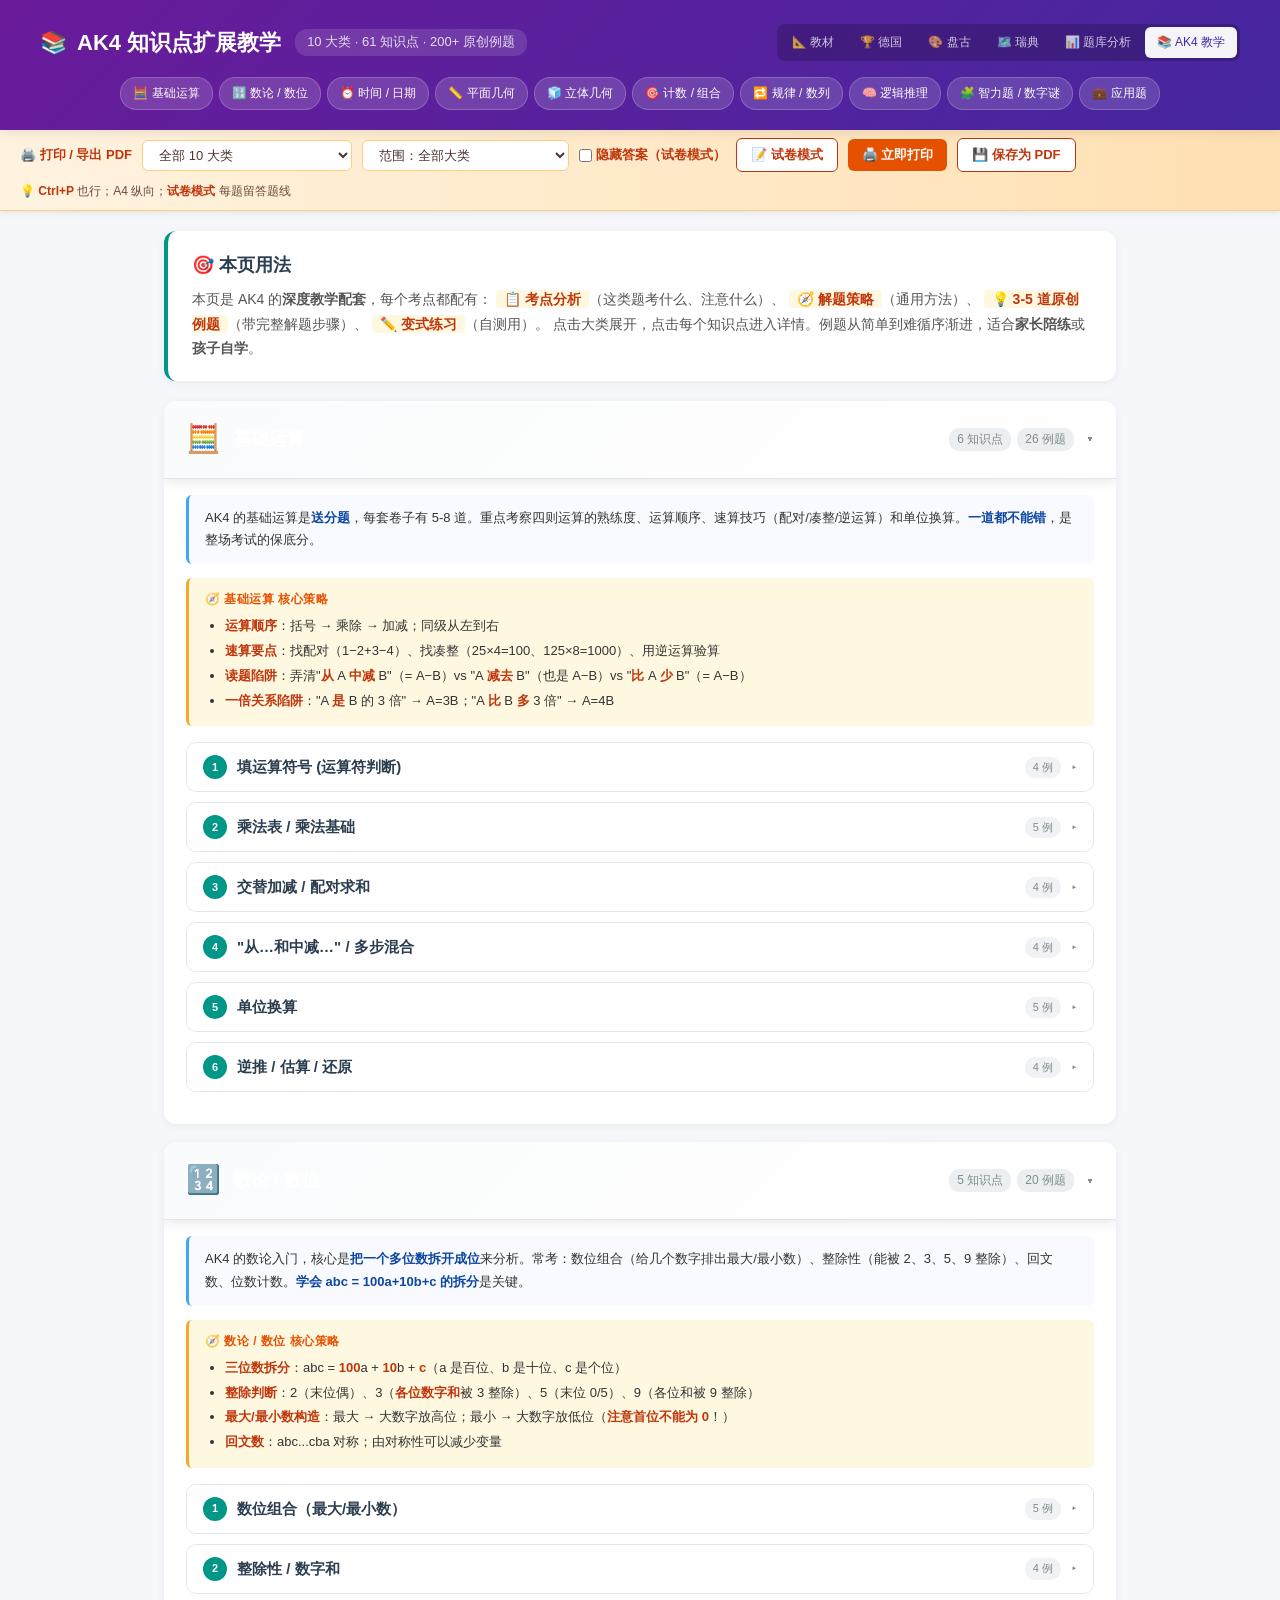
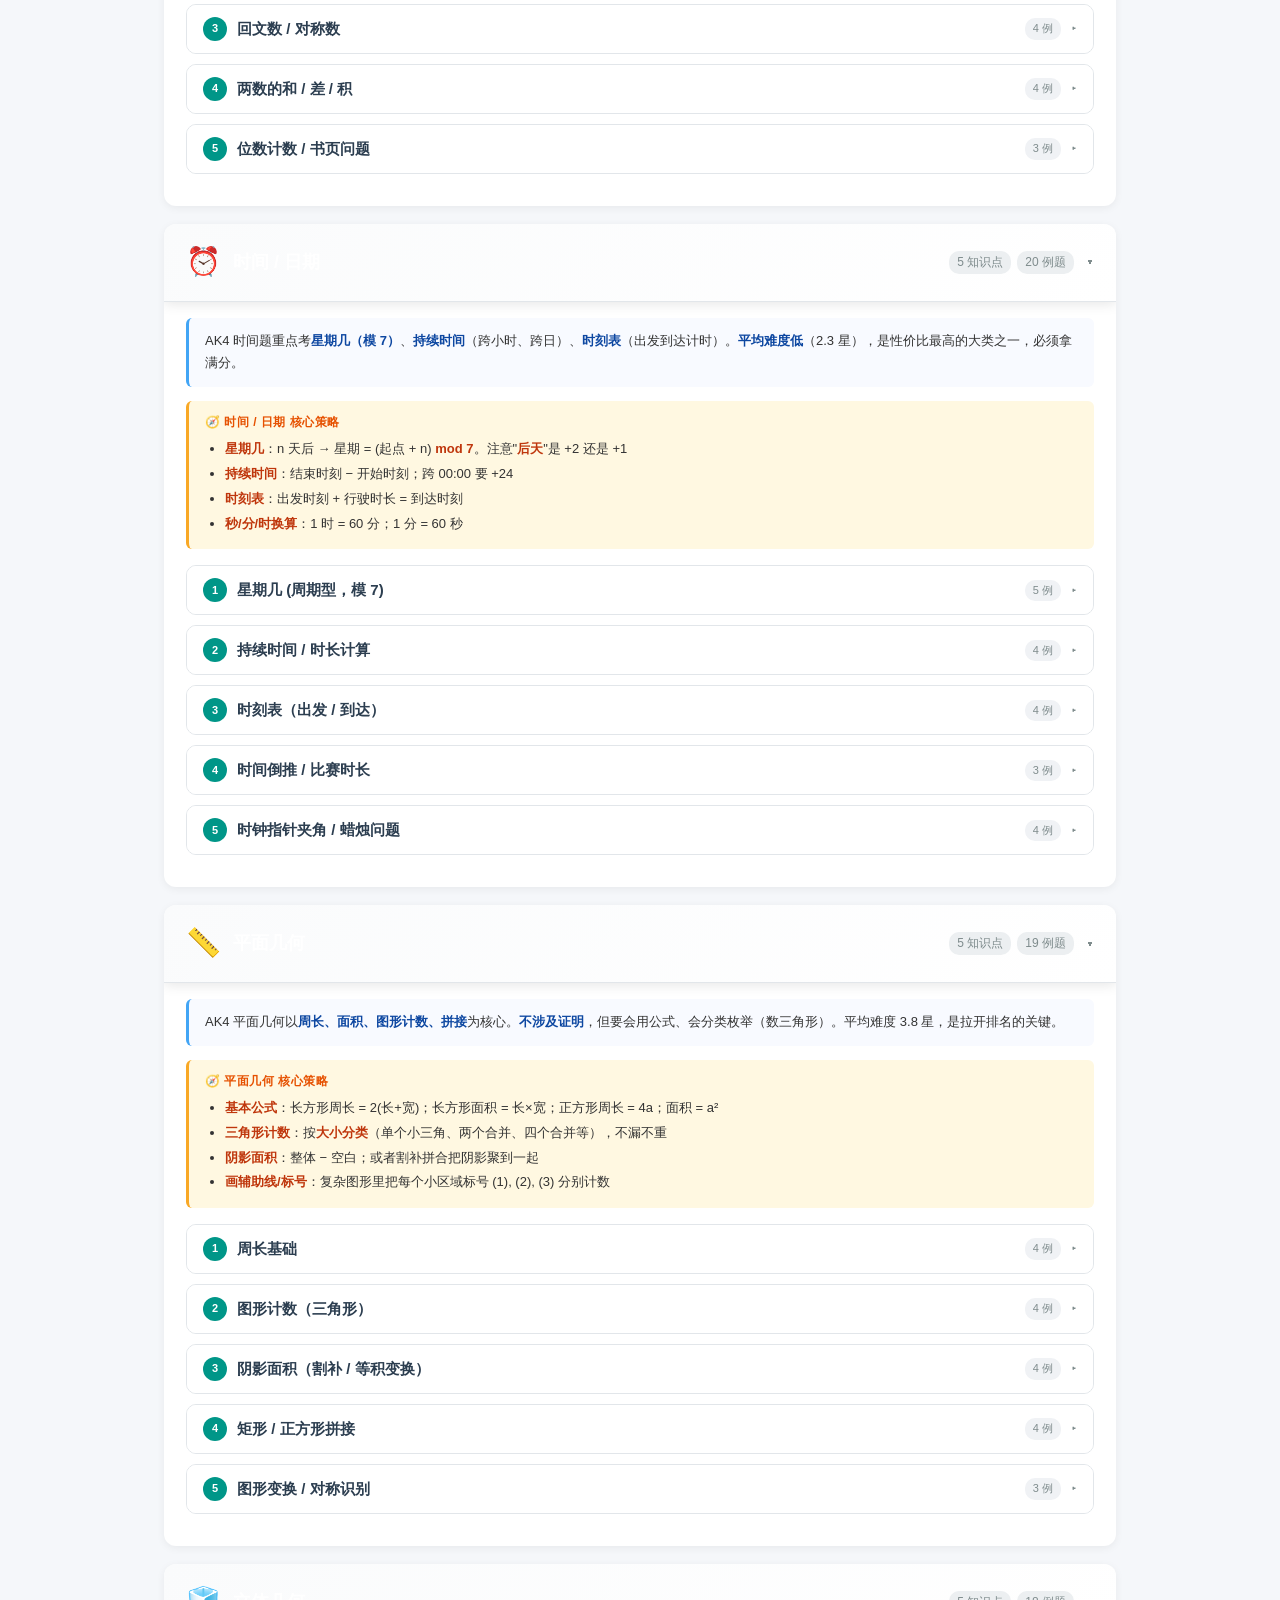
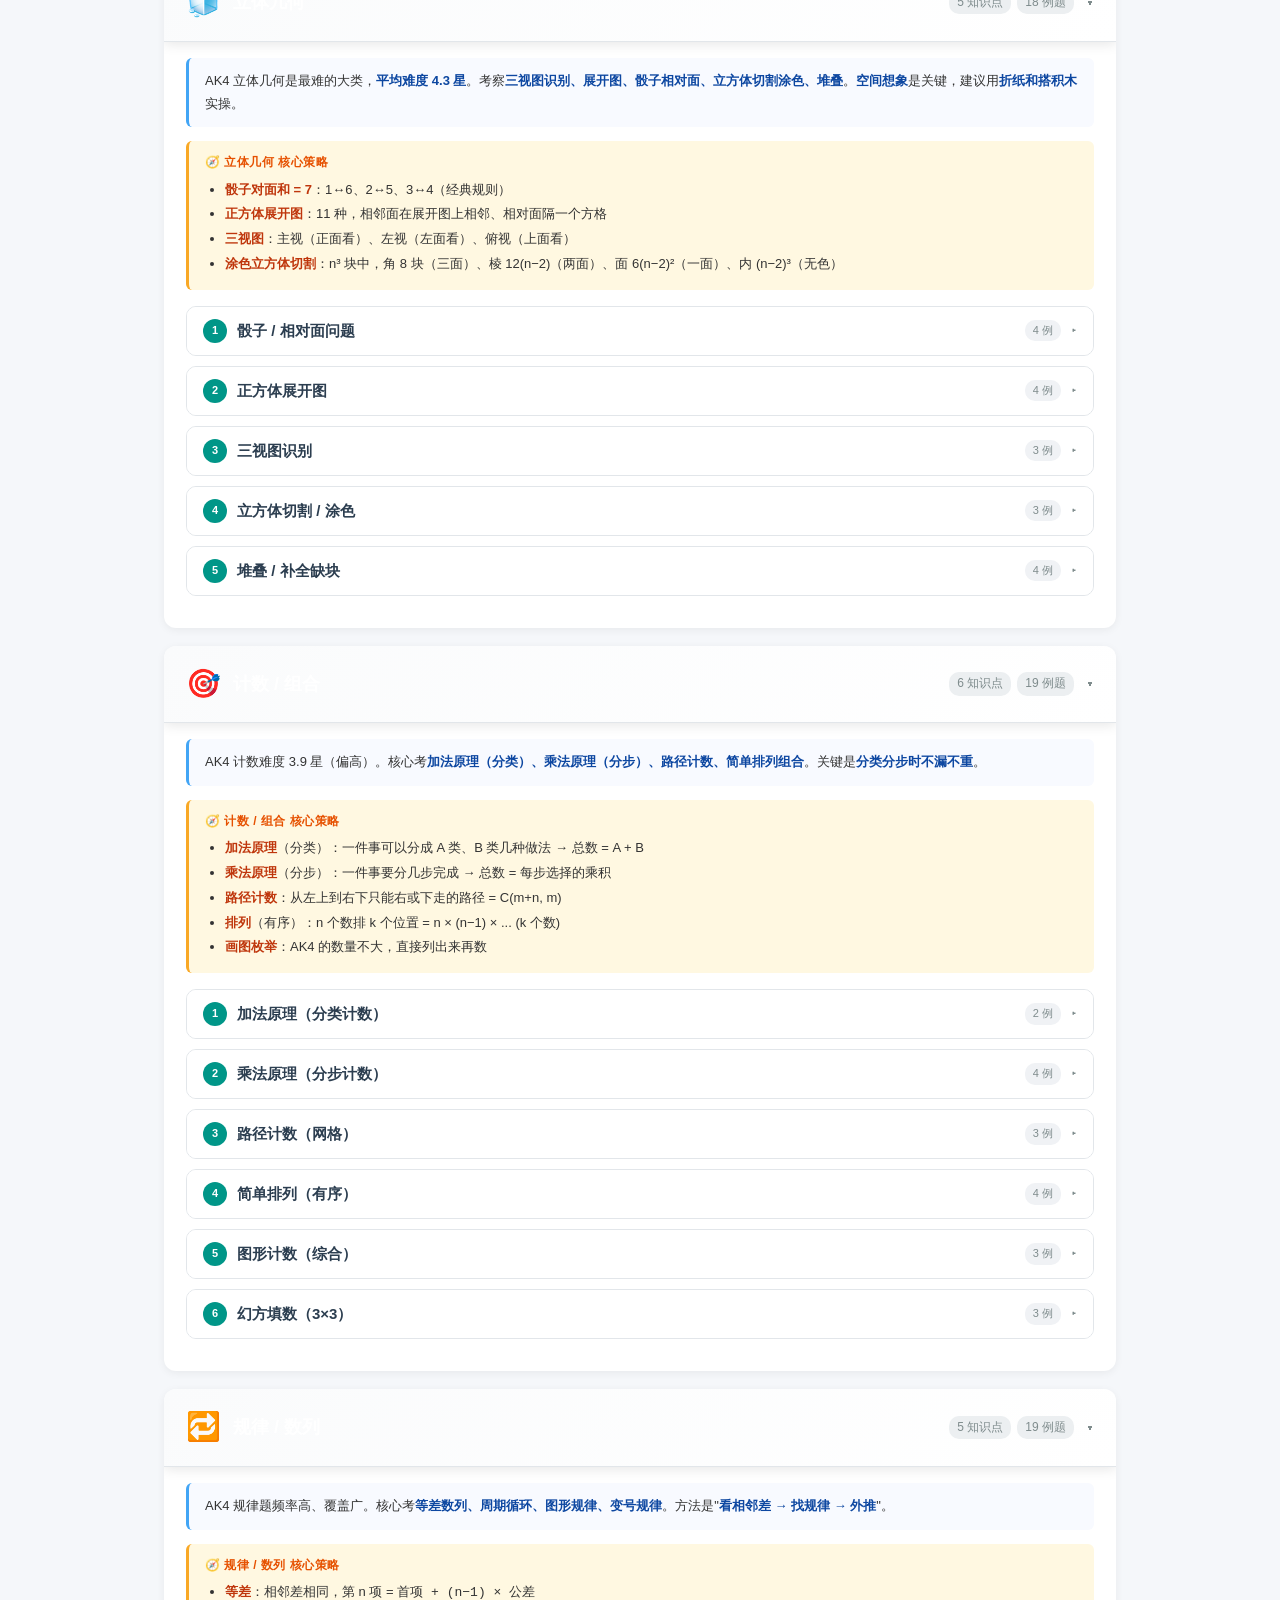
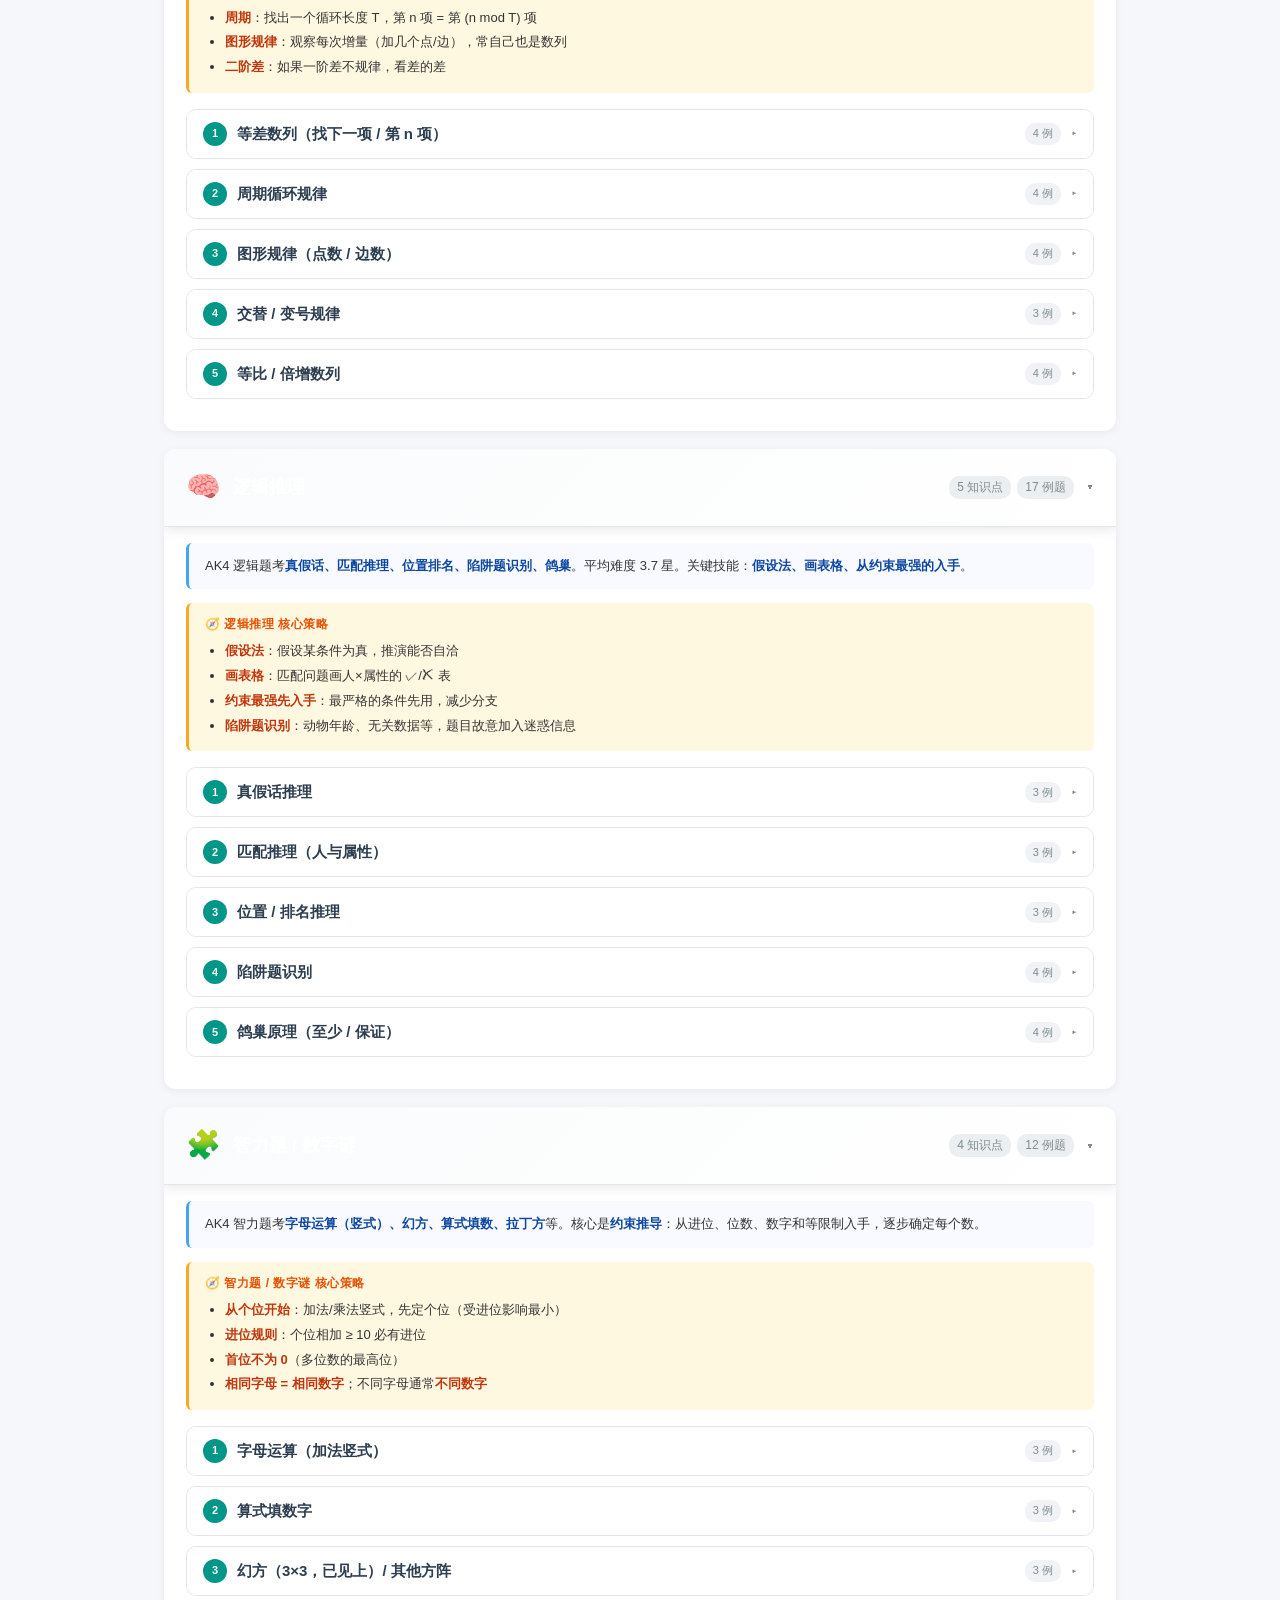
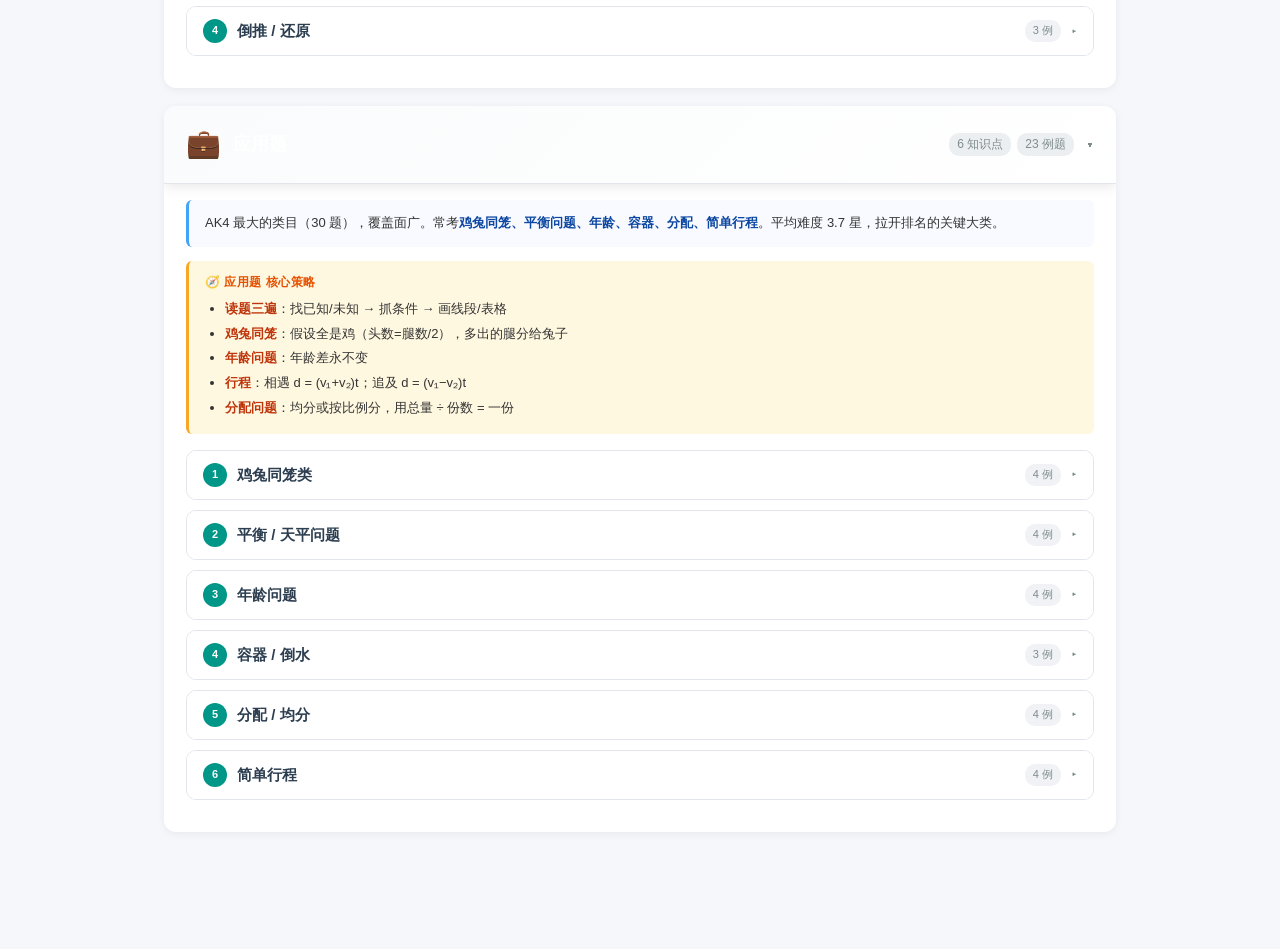
==== commit 375c0e8a: "feat(ak4): 增强打印/PDF 导出，新增「试卷模式」隐藏答案 ## 新增功能 - **打印工具条**（页面顶部橙色区）   - 范围选择：全部 / 只例题 / 只考点+策略   - 大类过滤" ====
--- a/ak4-knowledge-expand.html
+++ b/ak4-knowledge-expand.html
@@ -412,12 +412,266 @@
     margin-bottom: 3px;
 }
 
-/* Print styles */
+/* ============== PRINT TOOLBAR ============== */
+.print-bar {
+    position: sticky;
+    top: 0;
+    z-index: 90;
+    background: linear-gradient(90deg, #FFF3E0, #FFE0B2);
+    border-bottom: 1px solid #FFCC80;
+    padding: 8px 20px;
+    display: flex;
+    align-items: center;
+    gap: 10px;
+    flex-wrap: wrap;
+    font-size: 13px;
+    box-shadow: 0 2px 6px rgba(0,0,0,.08);
+}
+.print-bar b { color: #BF360C; }
+.print-bar .hint { color: #6D4C41; font-size: 12px; }
+.print-btn {
+    padding: 7px 14px;
+    background: #E65100;
+    color: #fff;
+    border: none;
+    border-radius: 6px;
+    cursor: pointer;
+    font-weight: 700;
+    font-size: 13px;
+    display: inline-flex;
+    align-items: center;
+    gap: 5px;
+}
+.print-btn:hover { background: #BF360C; }
+.print-btn.secondary {
+    background: #fff;
+    color: #BF360C;
+    border: 1.5px solid #BF360C;
+}
+.print-btn.secondary:hover { background: #FFF3E0; }
+.print-select {
+    padding: 6px 12px;
+    border: 1.5px solid #FFCC80;
+    border-radius: 6px;
+    background: #fff;
+    font-size: 13px;
+    color: #4E342E;
+    font-family: inherit;
+    cursor: pointer;
+}
+body.print-filter-no-practice .practice { display: none !important; }
+body.print-filter-no-takeaway .ex-takeaway { display: none !important; }
+body.print-filter-no-tips .kp-tips { display: none !important; }
+body.print-filter-no-overview .cat-overview, body.print-filter-no-overview .intro { display: none !important; }
+/* 试卷模式：隐藏答案、解题步骤、要点 */
+body.print-hide-answers .ex-steps,
+body.print-hide-answers .ex-ans,
+body.print-hide-answers .ex-takeaway { display: none !important; }
+/* 试卷模式下给每道题留出答题空间 */
+body.print-hide-answers .ex { min-height: 90px; padding-bottom: 20px !important; }
+body.print-hide-answers .ex::after {
+    content: '答：________________________________________';
+    display: block;
+    margin-top: 10px;
+    color: #999;
+    font-size: 11pt;
+    letter-spacing: 2px;
+}
+
+/* Hide elements marked for print-exclusion (works for screen too, just dim) */
+.print-hidden {
+    opacity: .3;
+}
 @media print {
-    header { position: static; background: #fff !important; color: #000 !important; }
-    .map-switch, .toc { display: none !important; }
-    .cat, .kp { page-break-inside: avoid; }
+    .print-hidden { display: none !important; }
+}
+
+/* ============== PRINT STYLES ============== */
+@media print {
+    @page {
+        size: A4 portrait;
+        margin: 15mm 12mm;
+    }
+    html, body {
+        height: auto !important;
+        overflow: visible !important;
+        background: #fff !important;
+        font-size: 11pt !important;
+        line-height: 1.5 !important;
+    }
+    header {
+        position: static !important;
+        background: #fff !important;
+        color: #000 !important;
+        padding: 0 0 10px 0 !important;
+        box-shadow: none !important;
+        border-bottom: 2px solid #333 !important;
+        margin-bottom: 10px;
+    }
+    header h1 { font-size: 16pt !important; margin: 0 !important; }
+    header .sub { background: #eee !important; color: #000 !important; padding: 2px 8px !important; }
+    .map-switch, .toc, .print-bar { display: none !important; }
+
+    main { padding: 0 !important; max-width: 100% !important; }
+    .intro { background: #fff !important; border-left: 3px solid #333 !important; box-shadow: none !important;
+             padding: 8px 12px !important; margin-bottom: 10px !important; page-break-after: avoid; }
+    .intro h2 { font-size: 13pt !important; }
+    .intro p { font-size: 10pt !important; }
+    .intro .highlight { background: transparent !important; color: #000 !important; font-weight: 700; }
+
+    /* Expand everything */
     .cat-body, .kp-body { display: block !important; }
+    .cat.open, .cat { }
+    .caret { display: none !important; }
+
+    /* Category */
+    .cat {
+        box-shadow: none !important;
+        border: 1.5px solid #333 !important;
+        border-radius: 4px !important;
+        margin-bottom: 12px !important;
+        page-break-inside: auto;
+        page-break-before: auto;
+    }
+    .cat-head {
+        background: #eee !important;
+        padding: 6px 10px !important;
+        border-bottom: 1px solid #333 !important;
+        page-break-after: avoid;
+    }
+    .cat-head .ti { font-size: 13pt !important; }
+    .cat-head .emoji { font-size: 14pt !important; }
+    .cat-head .meta span { background: #fff !important; border: 1px solid #999 !important; color: #000 !important; }
+    .cat-body { padding: 8px 10px !important; }
+
+    .cat-overview {
+        background: #f5f5f5 !important;
+        border-left: 2px solid #333 !important;
+        padding: 6px 10px !important;
+        font-size: 10pt !important;
+        page-break-after: avoid;
+    }
+    .cat-overview b { color: #000 !important; }
+
+    .cat-strategies {
+        background: #fafafa !important;
+        border-left: 2px solid #666 !important;
+        padding: 6px 10px !important;
+        page-break-inside: avoid;
+    }
+    .cat-strategies h4 { font-size: 9pt !important; color: #000 !important; }
+    .cat-strategies li { font-size: 10pt !important; }
+    .cat-strategies b { color: #000 !important; }
+
+    /* Knowledge point */
+    .kp {
+        border: 1px solid #999 !important;
+        margin-bottom: 8px !important;
+        page-break-inside: auto;
+    }
+    .kp-head {
+        background: #f0f0f0 !important;
+        padding: 5px 8px !important;
+        border-bottom: 1px solid #999 !important;
+        page-break-after: avoid;
+    }
+    .kp-head .idx {
+        background: #333 !important;
+        color: #fff !important;
+        width: 18px !important;
+        height: 18px !important;
+    }
+    .kp-head .name { font-size: 11pt !important; }
+    .kp-head .count { background: #fff !important; border: 1px solid #999 !important; }
+    .kp-body { padding: 6px 8px !important; }
+
+    .kp-analysis {
+        background: #f8f8f8 !important;
+        border-left: 2px solid #333 !important;
+        color: #000 !important;
+        padding: 5px 8px !important;
+        font-size: 10pt !important;
+        page-break-inside: avoid;
+    }
+    .kp-analysis h5 { color: #000 !important; }
+    .kp-tips {
+        background: #fafafa !important;
+        border-left: 2px solid #666 !important;
+        padding: 5px 8px !important;
+        page-break-inside: avoid;
+    }
+    .kp-tips h5 { color: #000 !important; }
+    .kp-tips b { color: #000 !important; }
+
+    /* Example */
+    .ex {
+        background: #fff !important;
+        border: 1px solid #999 !important;
+        border-left: 3px solid #333 !important;
+        padding: 6px 10px !important;
+        margin-bottom: 6px !important;
+        page-break-inside: avoid;
+    }
+    .ex-head { gap: 6px !important; }
+    .ex-badge { background: #333 !important; color: #fff !important; padding: 1px 7px !important; }
+    .ex-stars { color: #000 !important; }
+    .ex-title { font-size: 11pt !important; }
+    .ex-q {
+        background: #f8f8f8 !important;
+        padding: 5px 8px !important;
+        font-size: 10pt !important;
+    }
+    .ex-q b { color: #000 !important; }
+    .ex-steps {
+        background: #fafafa !important;
+        padding: 5px 8px !important;
+        page-break-inside: avoid;
+    }
+    .ex-steps h6 { color: #000 !important; }
+    .ex-steps li { font-size: 9.5pt !important; color: #000 !important; }
+    .ex-steps li b { color: #000 !important; }
+    .ex-steps code {
+        background: #eee !important;
+        border: 1px solid #ccc !important;
+        color: #000 !important;
+        padding: 0 3px !important;
+        font-size: 9pt !important;
+    }
+
+    .ex-ans {
+        background: #e0e0e0 !important;
+        color: #000 !important;
+        border: 1.5px solid #333 !important;
+        padding: 2px 8px !important;
+        font-size: 10pt !important;
+    }
+    .ex-takeaway {
+        background: #fafafa !important;
+        border-left: 2px solid #666 !important;
+        padding: 4px 8px !important;
+        font-size: 9pt !important;
+        color: #000 !important;
+    }
+    .ex-takeaway b { color: #000 !important; }
+
+    .practice {
+        background: #f5f5f5 !important;
+        border: 1px dashed #666 !important;
+        padding: 6px 10px !important;
+        page-break-inside: avoid;
+    }
+    .practice h5 { color: #000 !important; }
+    .practice li { font-size: 10pt !important; color: #000 !important; }
+
+    /* Page break hints */
+    .cat { page-break-before: auto; }
+    .cat:first-of-type { page-break-before: avoid; }
+
+    /* Hide buttons / tooltips that don't make sense in print */
+    button, .caret { display: none !important; }
+
+    /* URL in footer (optional) */
+    a[href]:after { content: ''; } /* don't print URLs */
 }
 
 /* Mobile */
@@ -452,6 +706,28 @@
     </div>
     <nav class="toc" id="toc"></nav>
 </header>
+
+<div class="print-bar">
+    <b>🖨️ 打印 / 导出 PDF</b>
+    <select class="print-select" id="print-scope" title="选择要打印的内容范围">
+        <option value="all">全部 10 大类</option>
+        <option value="examples">只打印例题（省策略/要点）</option>
+        <option value="strategies">只打印考点+策略（省例题）</option>
+    </select>
+    <select class="print-select" id="print-cat" title="只打印某个大类">
+        <option value="all">范围：全部大类</option>
+    </select>
+    <label style="display:inline-flex;align-items:center;gap:4px;cursor:pointer;color:#BF360C;font-weight:600;">
+        <input type="checkbox" id="print-hide-ans" style="cursor:pointer;">
+        隐藏答案（试卷模式）
+    </label>
+    <button class="print-btn secondary" onclick="presetExamMode()" title="一键切换到试卷模式：只例题 + 隐藏答案">
+        📝 试卷模式
+    </button>
+    <button class="print-btn" onclick="doPrint()">🖨️ 立即打印</button>
+    <button class="print-btn secondary" onclick="savePdf()">💾 保存为 PDF</button>
+    <span class="hint">💡 <b>Ctrl+P</b> 也行；A4 纵向；<b>试卷模式</b> 每题留答题线</span>
+</div>
 
 <main>
     <div class="intro">
@@ -4000,9 +4276,92 @@
     el.closest('.kp').classList.toggle('open');
 }
 
+// ============== PRINT ==============
+function populatePrintCatSelector() {
+    const sel = document.getElementById('print-cat');
+    AK4.forEach(c => {
+        const opt = document.createElement('option');
+        opt.value = c.slug;
+        opt.textContent = `仅打印：${c.emoji} ${c.cat}`;
+        sel.appendChild(opt);
+    });
+}
+
+function applyPrintSettings() {
+    const scope = document.getElementById('print-scope').value;
+    const cat = document.getElementById('print-cat').value;
+    const hideAns = document.getElementById('print-hide-ans').checked;
+
+    // Clear filter classes
+    document.body.classList.remove(
+        'print-filter-no-practice',
+        'print-filter-no-takeaway',
+        'print-filter-no-tips',
+        'print-filter-no-overview',
+        'print-hide-answers'
+    );
+
+    if (scope === 'examples') {
+        document.body.classList.add('print-filter-no-tips');
+    } else if (scope === 'strategies') {
+        document.querySelectorAll('.ex, .practice').forEach(e => e.classList.add('print-hidden'));
+    } else {
+        document.querySelectorAll('.ex, .practice').forEach(e => e.classList.remove('print-hidden'));
+    }
+
+    // Hide answers (试卷模式)
+    if (hideAns) {
+        document.body.classList.add('print-hide-answers');
+    }
+
+    // Category filter
+    document.querySelectorAll('.cat').forEach(el => {
+        if (cat === 'all' || el.id === 'cat-' + cat) {
+            el.classList.remove('print-hidden');
+            el.classList.add('open');
+        } else {
+            el.classList.add('print-hidden');
+        }
+    });
+
+    // Force-expand every KP for print
+    document.querySelectorAll('.kp').forEach(el => el.classList.add('open'));
+}
+
+function presetExamMode() {
+    document.getElementById('print-scope').value = 'examples';
+    document.getElementById('print-hide-ans').checked = true;
+    applyPrintSettings();
+    alert('📝 已切换到试卷模式：\n\n' +
+          '✓ 只打印例题（省考点+策略）\n' +
+          '✓ 隐藏答案 + 解题步骤 + 要点\n' +
+          '✓ 每题自动留出答题线\n\n' +
+          '点击"立即打印"或 Ctrl+P 继续。');
+}
+
+function doPrint() {
+    applyPrintSettings();
+    // Wait a frame for DOM updates
+    setTimeout(() => window.print(), 50);
+}
+
+function savePdf() {
+    applyPrintSettings();
+    alert(
+        '💡 保存为 PDF 的方法：\n\n' +
+        '1. 下一步会打开打印预览\n' +
+        '2. 在"目标打印机"中选择 "另存为 PDF" 或 "Microsoft Print to PDF"\n' +
+        '3. 点击保存\n\n' +
+        'A4 纵向、页边距 15mm 已在样式里设好。'
+    );
+    setTimeout(() => window.print(), 50);
+}
+
+
 // INIT
 renderToc();
 renderContent();
+populatePrintCatSelector();
 </script>
 </body>
 </html>
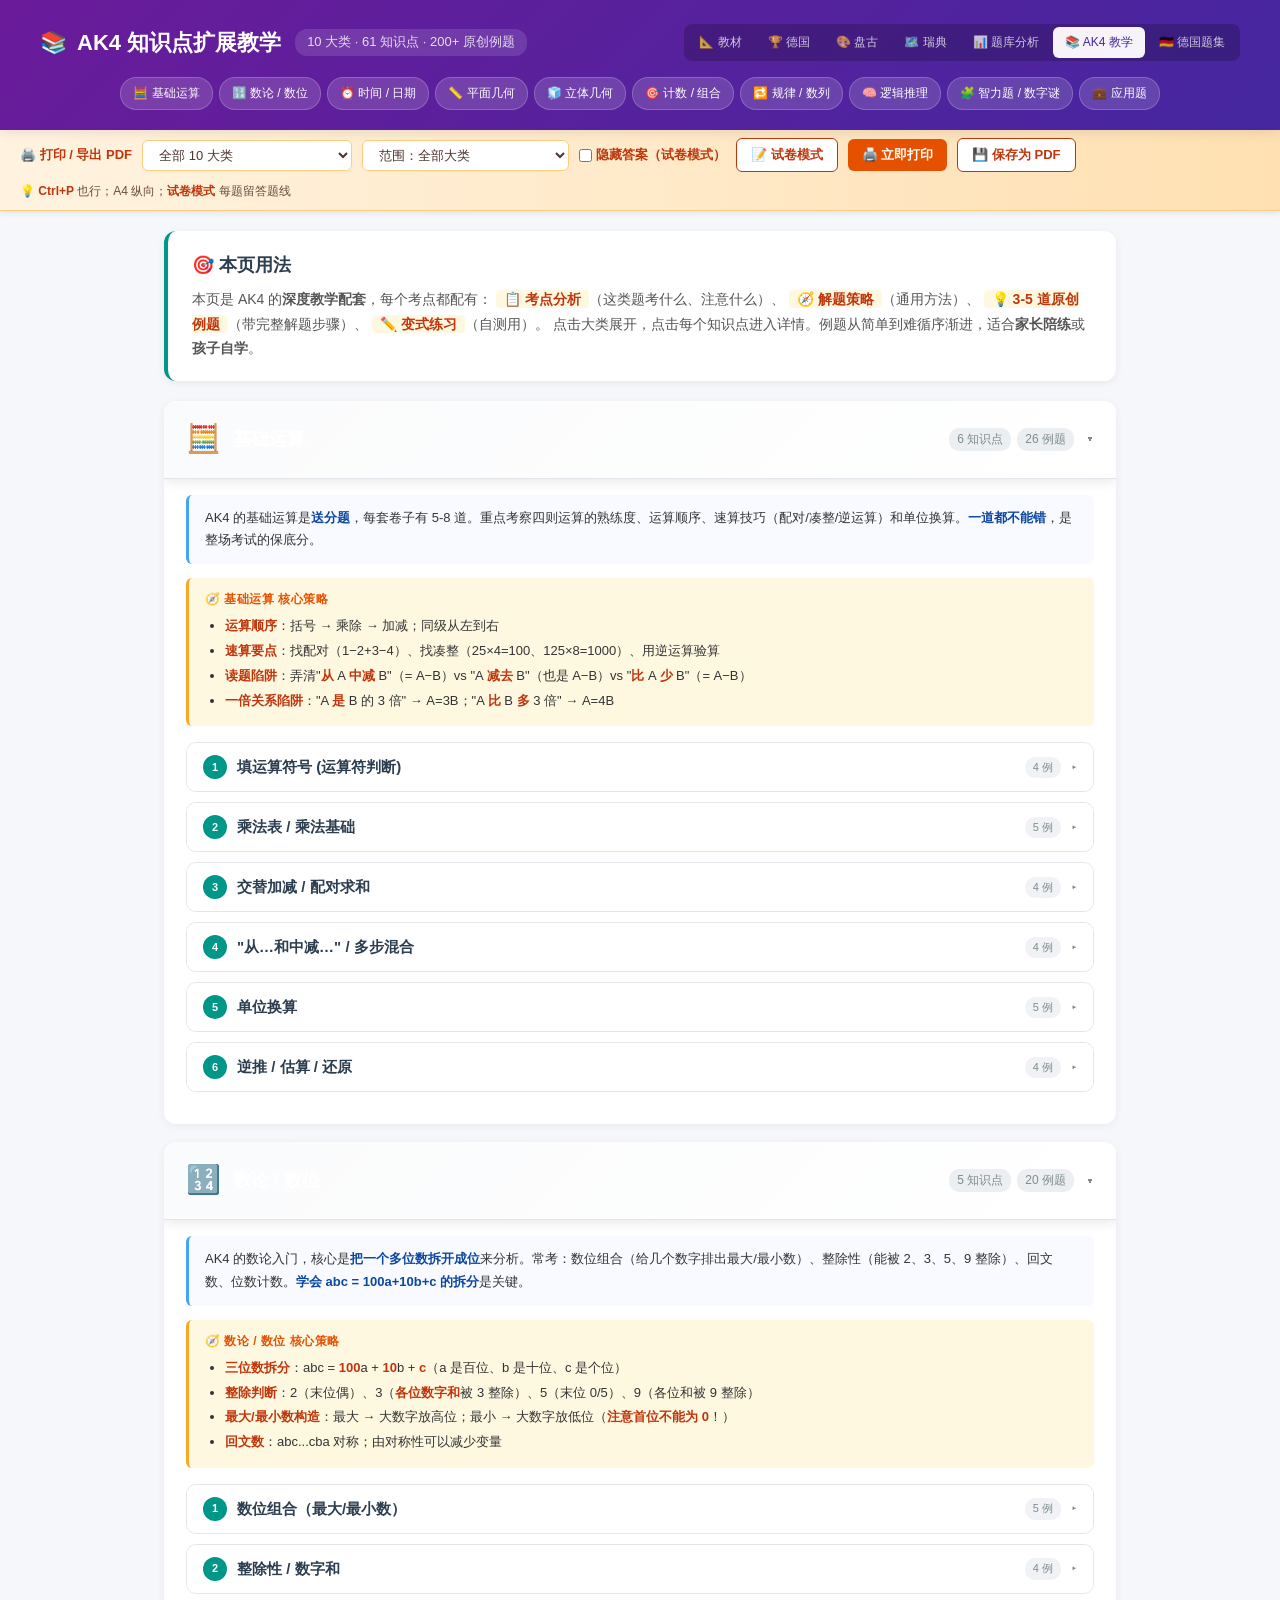
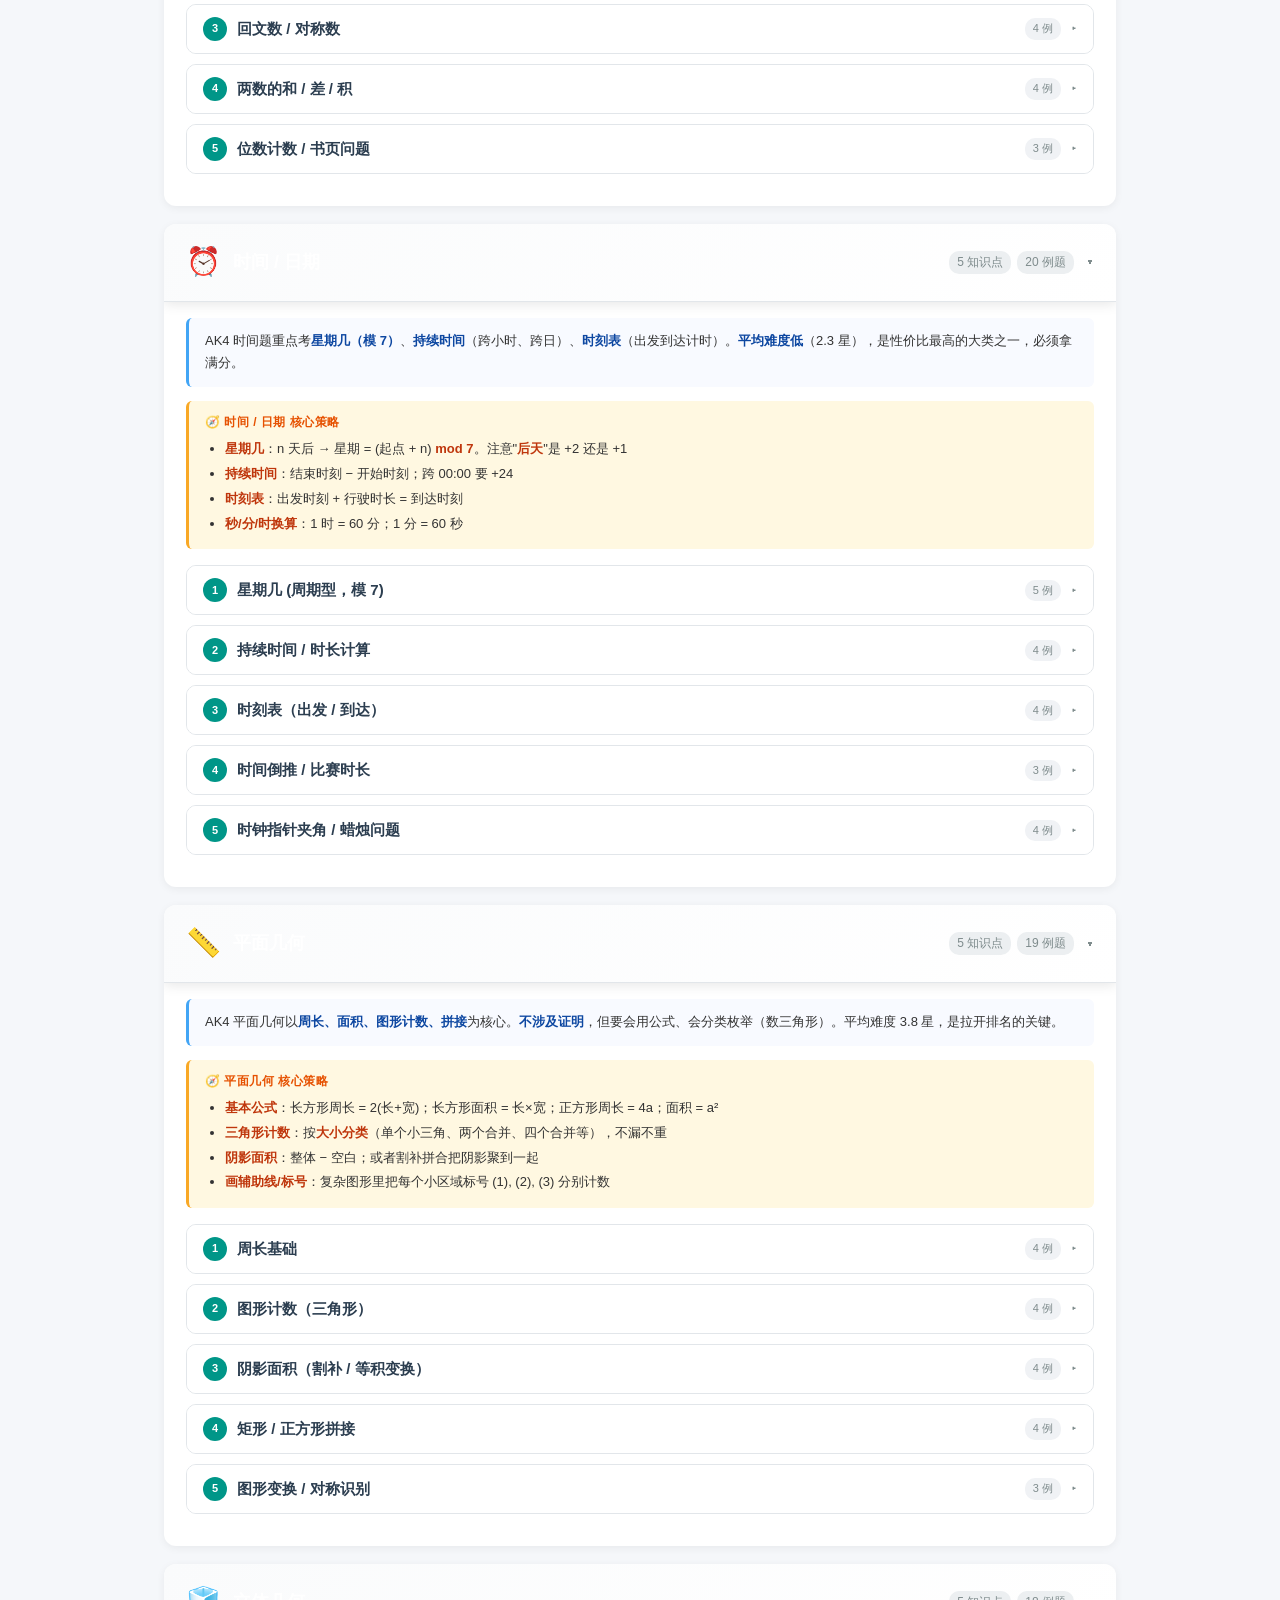
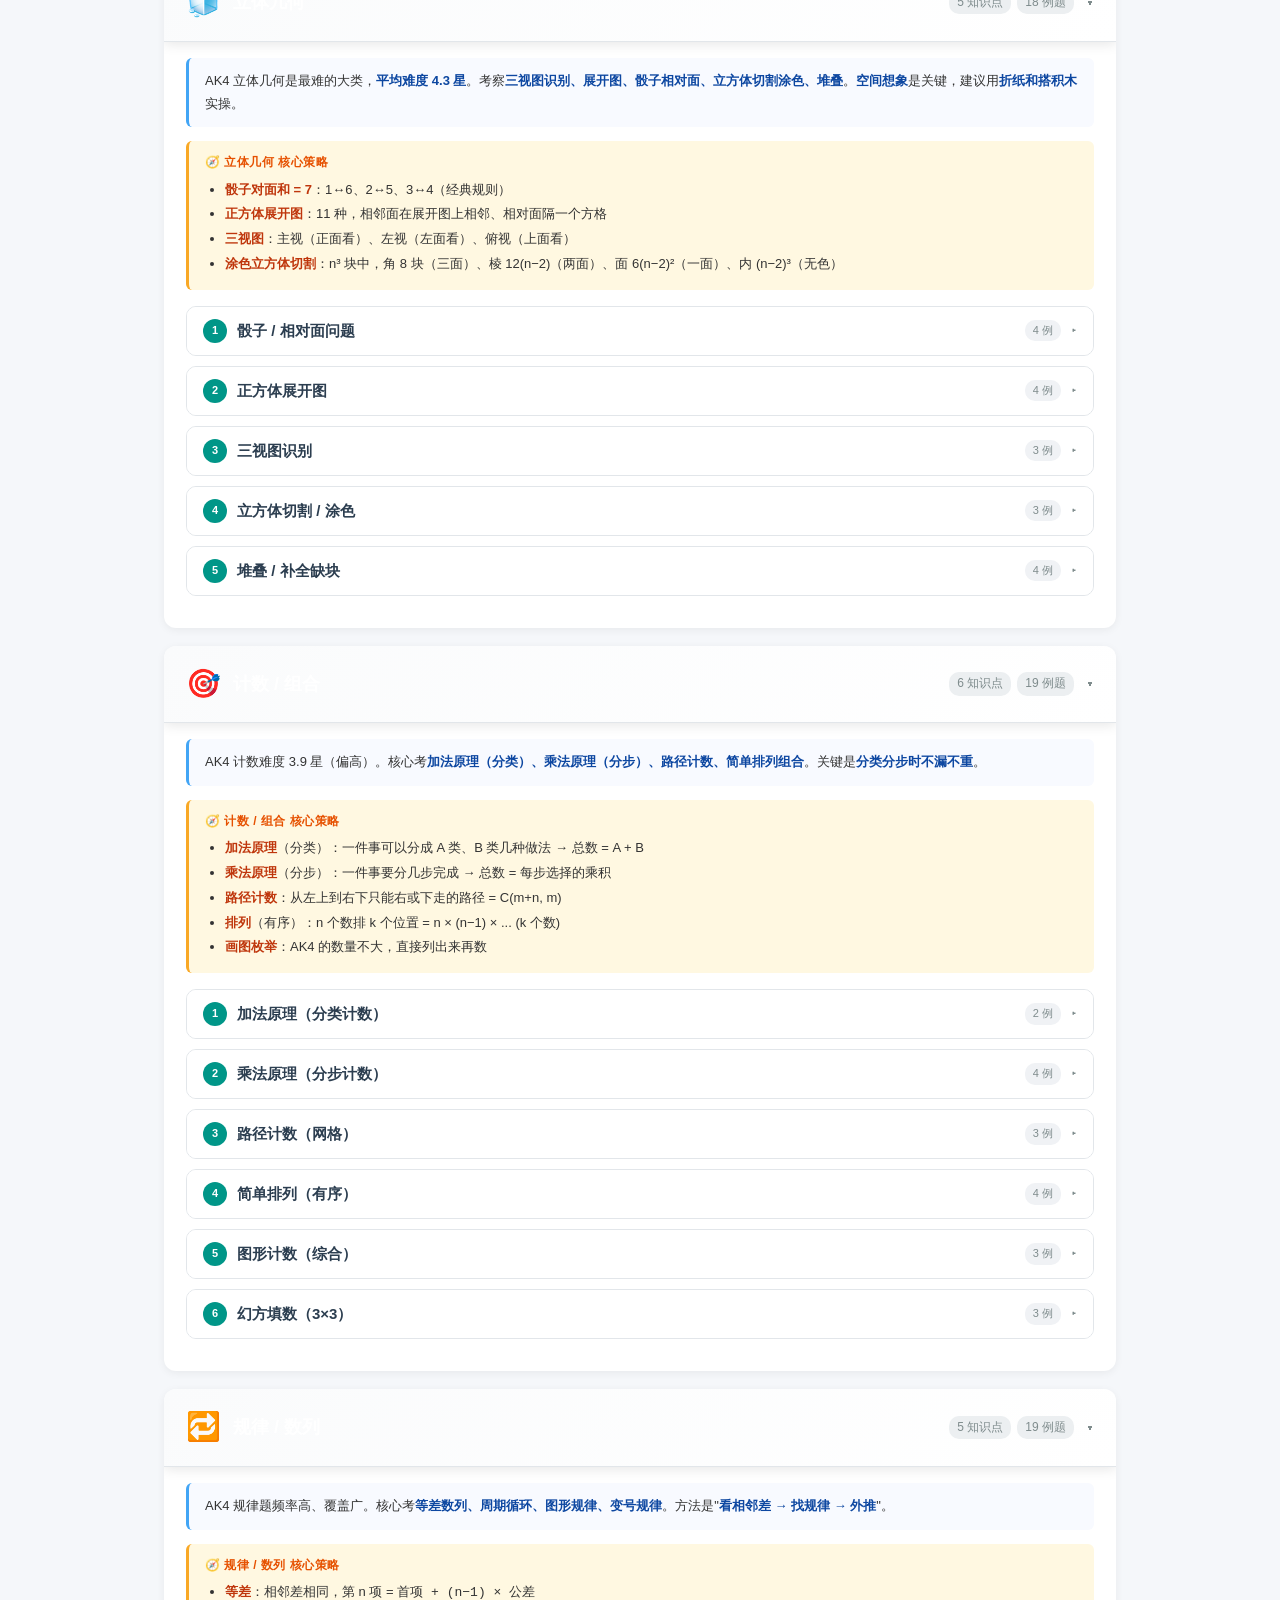
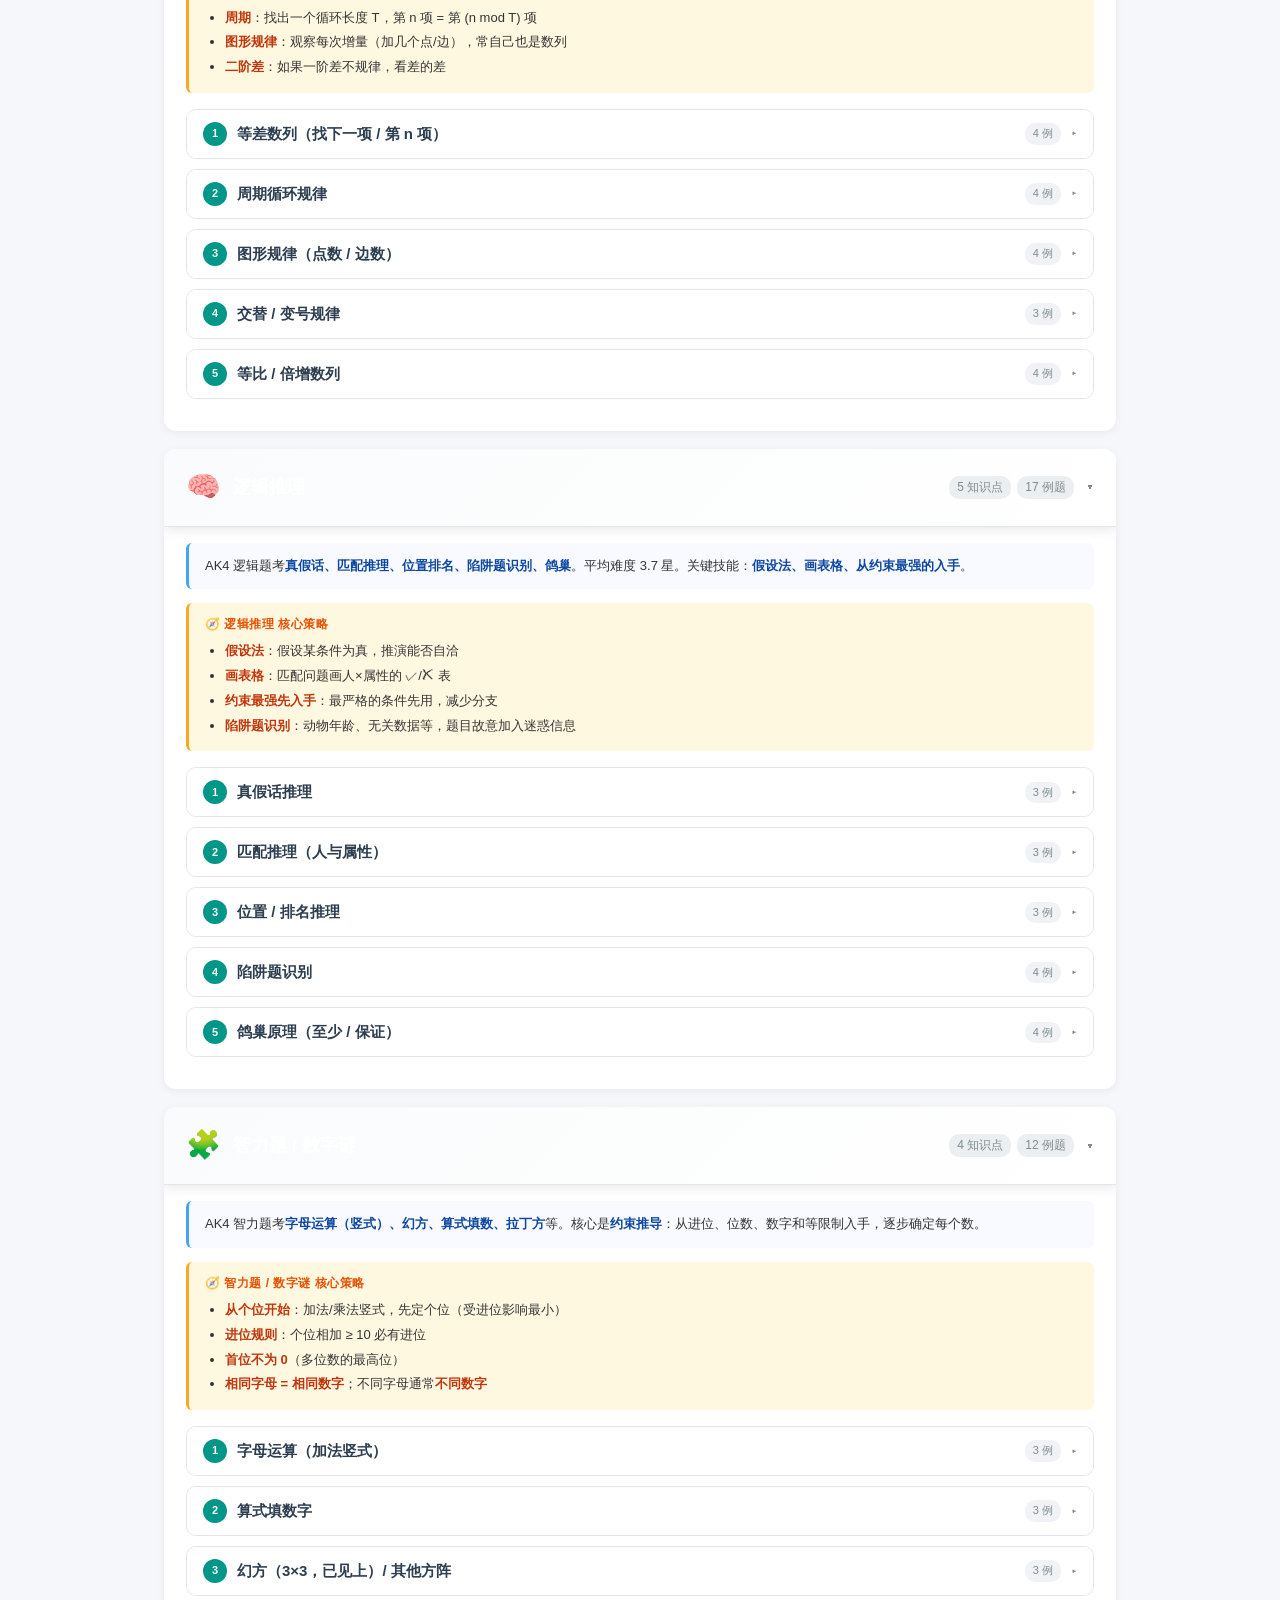
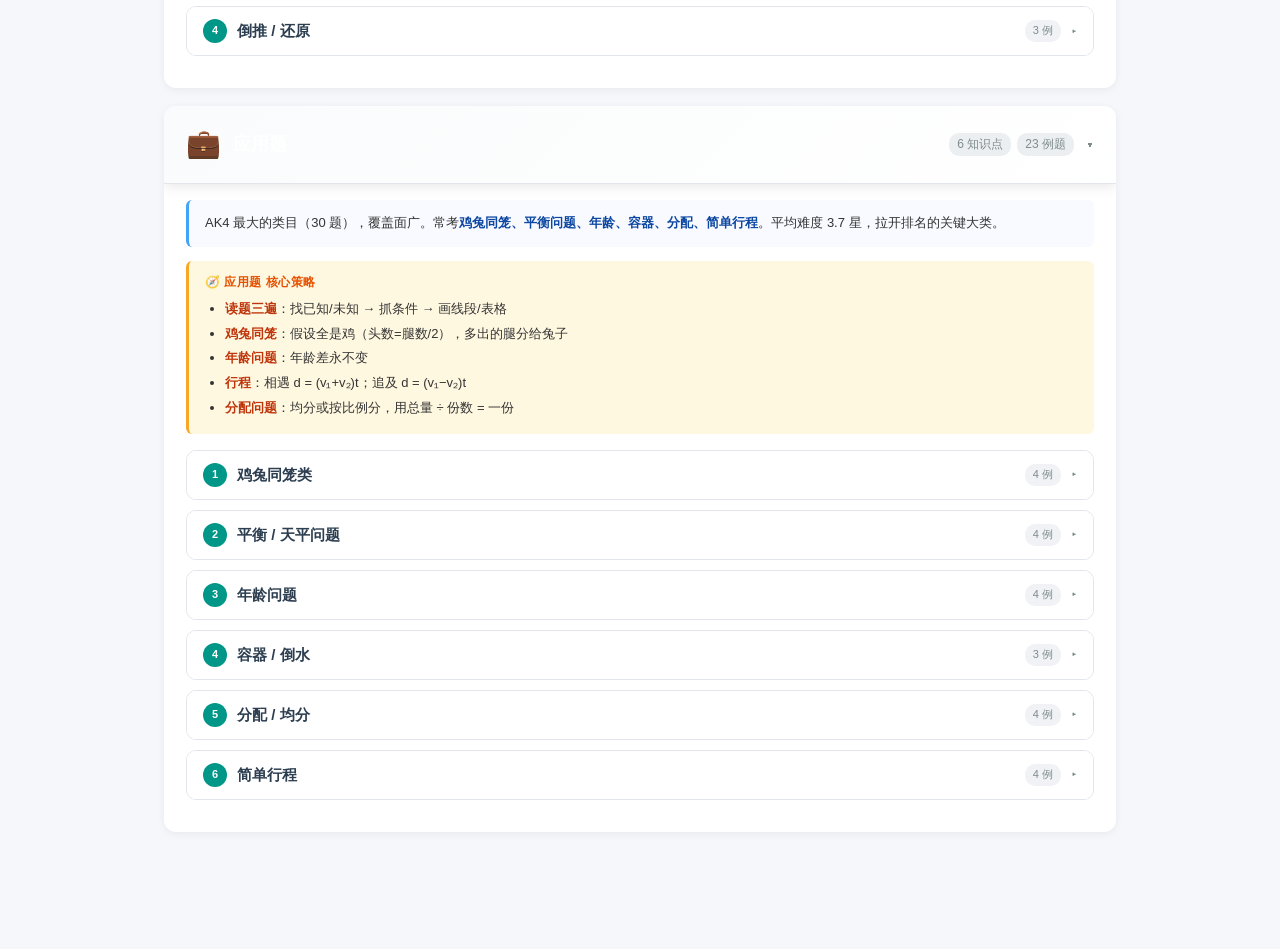
==== commit dbbcf06f: "feat: 新增德国盘古 AK3/4 中德双版试题集 (71 题) ## 核心交付 - `german-pangu-ak34.html` — 完整试题集 (53 KB, 1500 行)   - **7" ====
--- a/ak4-knowledge-expand.html
+++ b/ak4-knowledge-expand.html
@@ -702,6 +702,7 @@
             <a href="sweden-provinces.html">🗺️ 瑞典</a>
             <a href="knowledge-points.html">📊 题库分析</a>
             <span class="active">📚 AK4 教学</span>
+            <a href="german-pangu-ak34.html">🇩🇪 德国题集</a>
         </div>
     </div>
     <nav class="toc" id="toc"></nav>
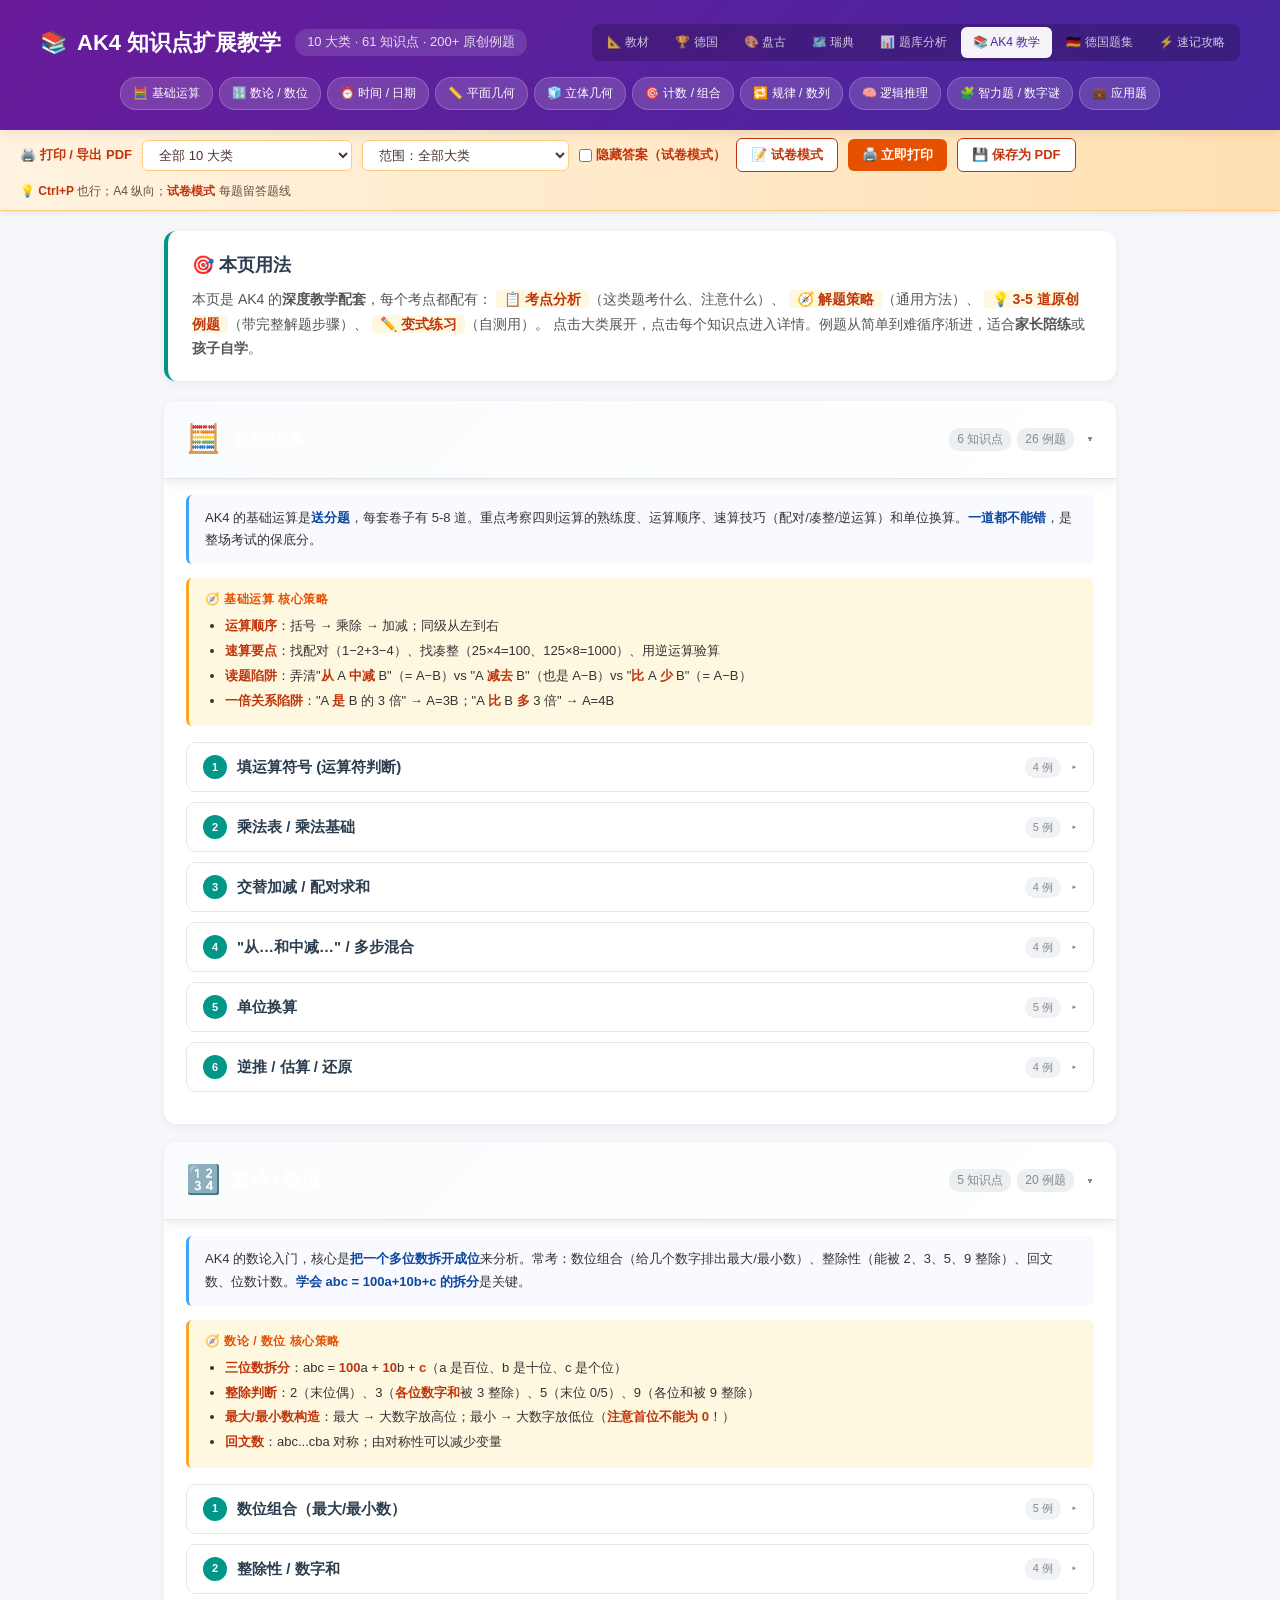
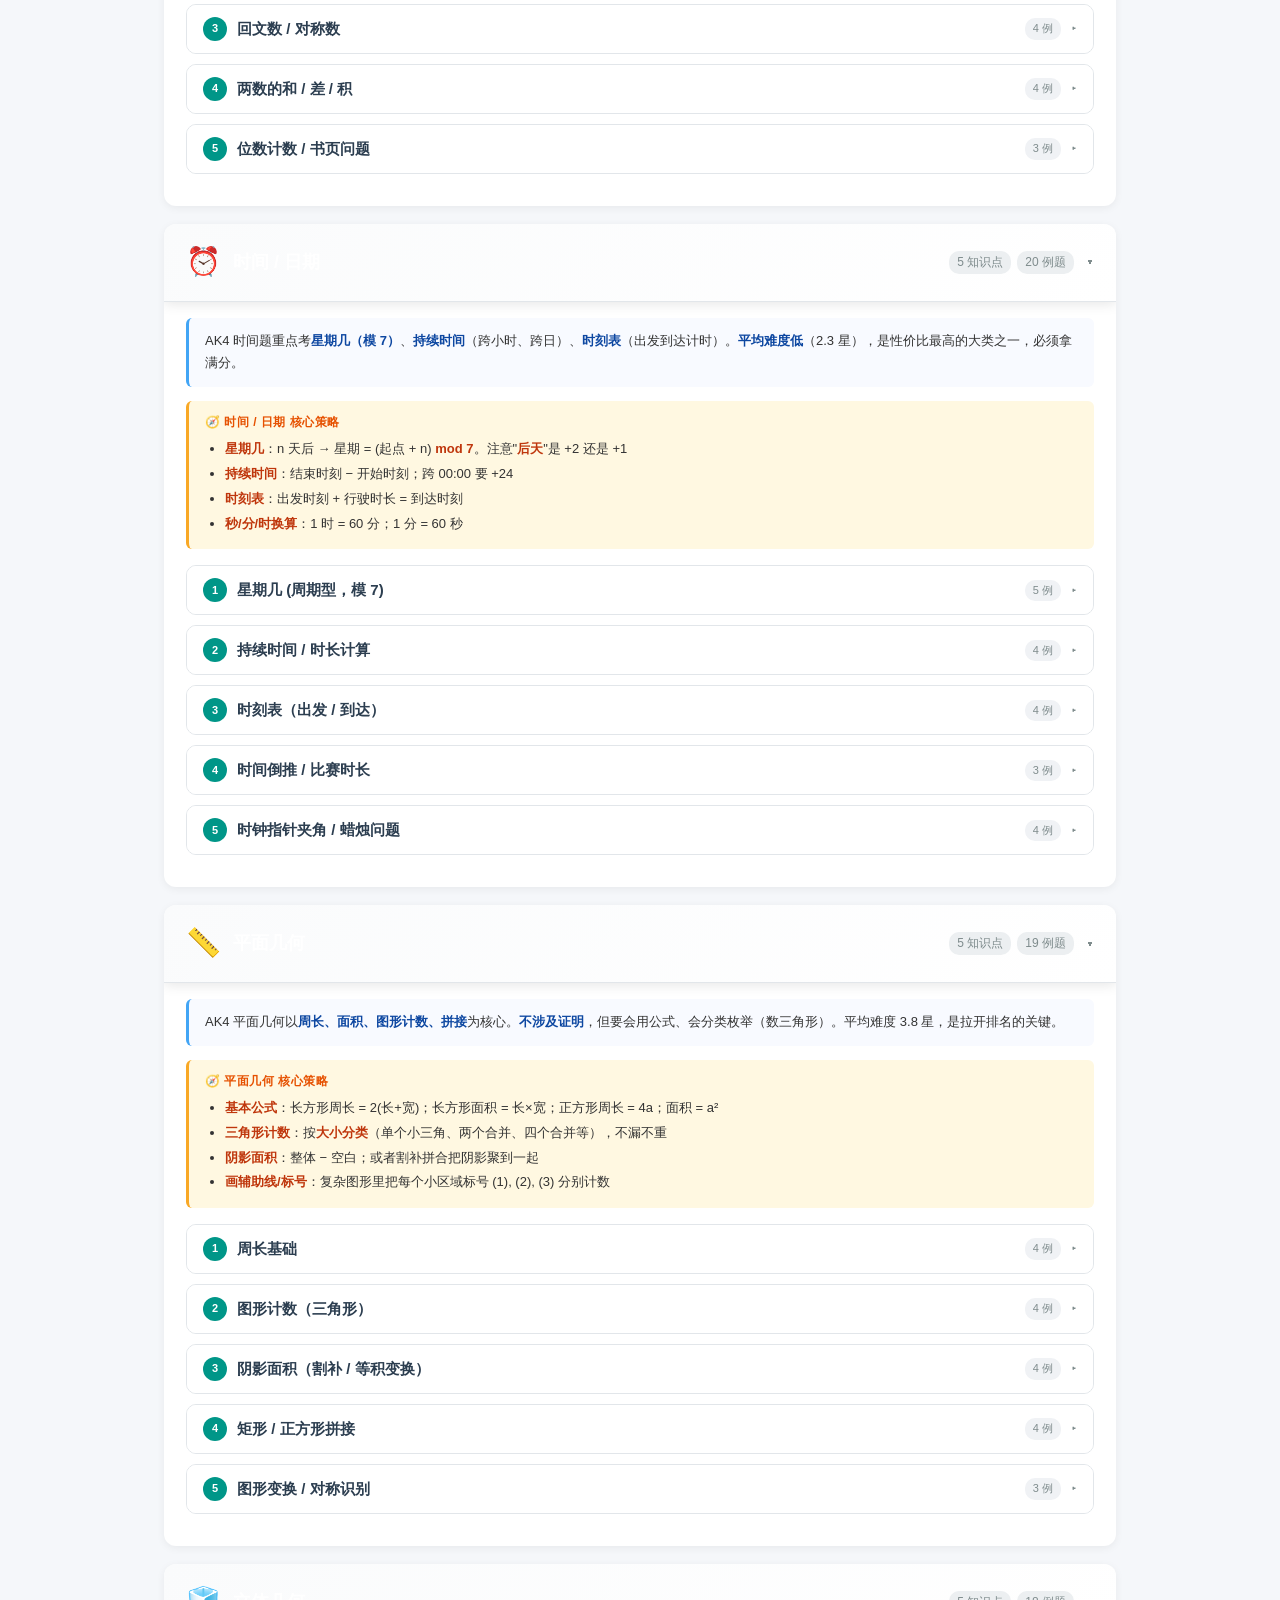
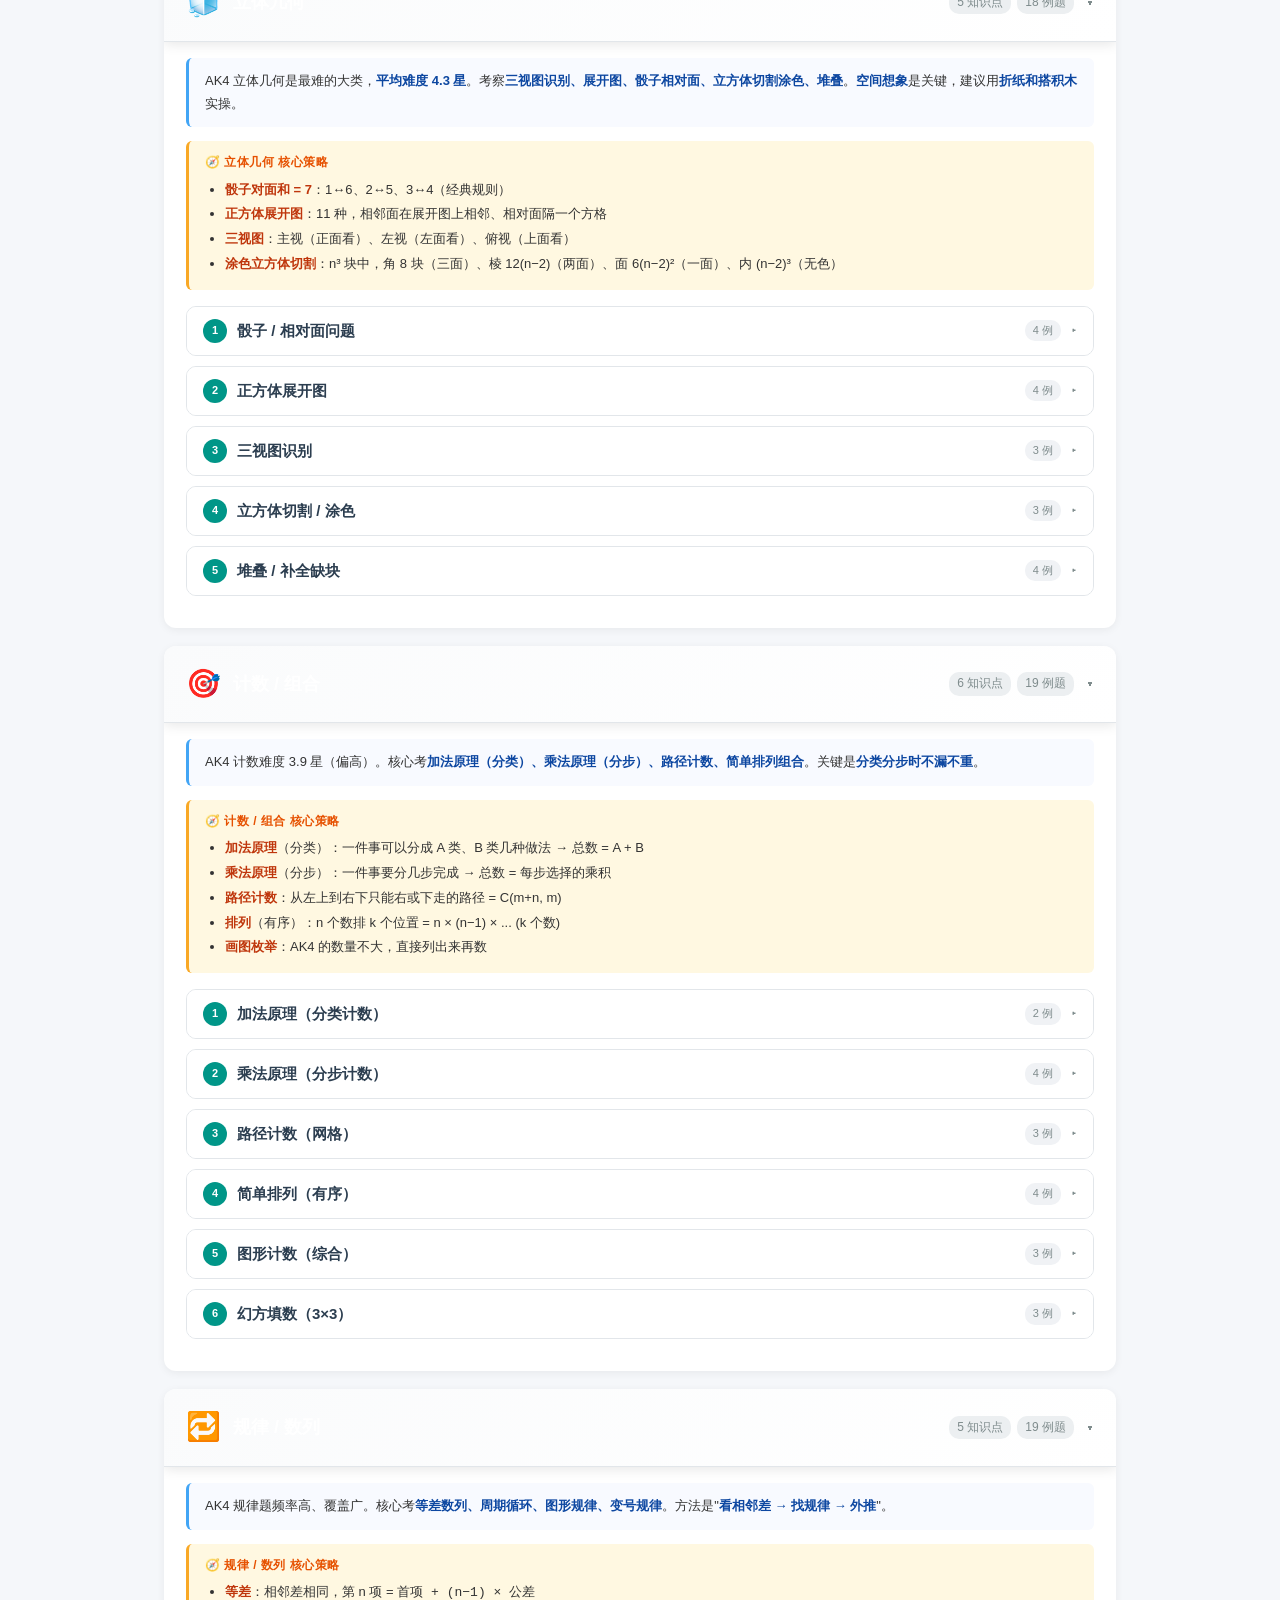
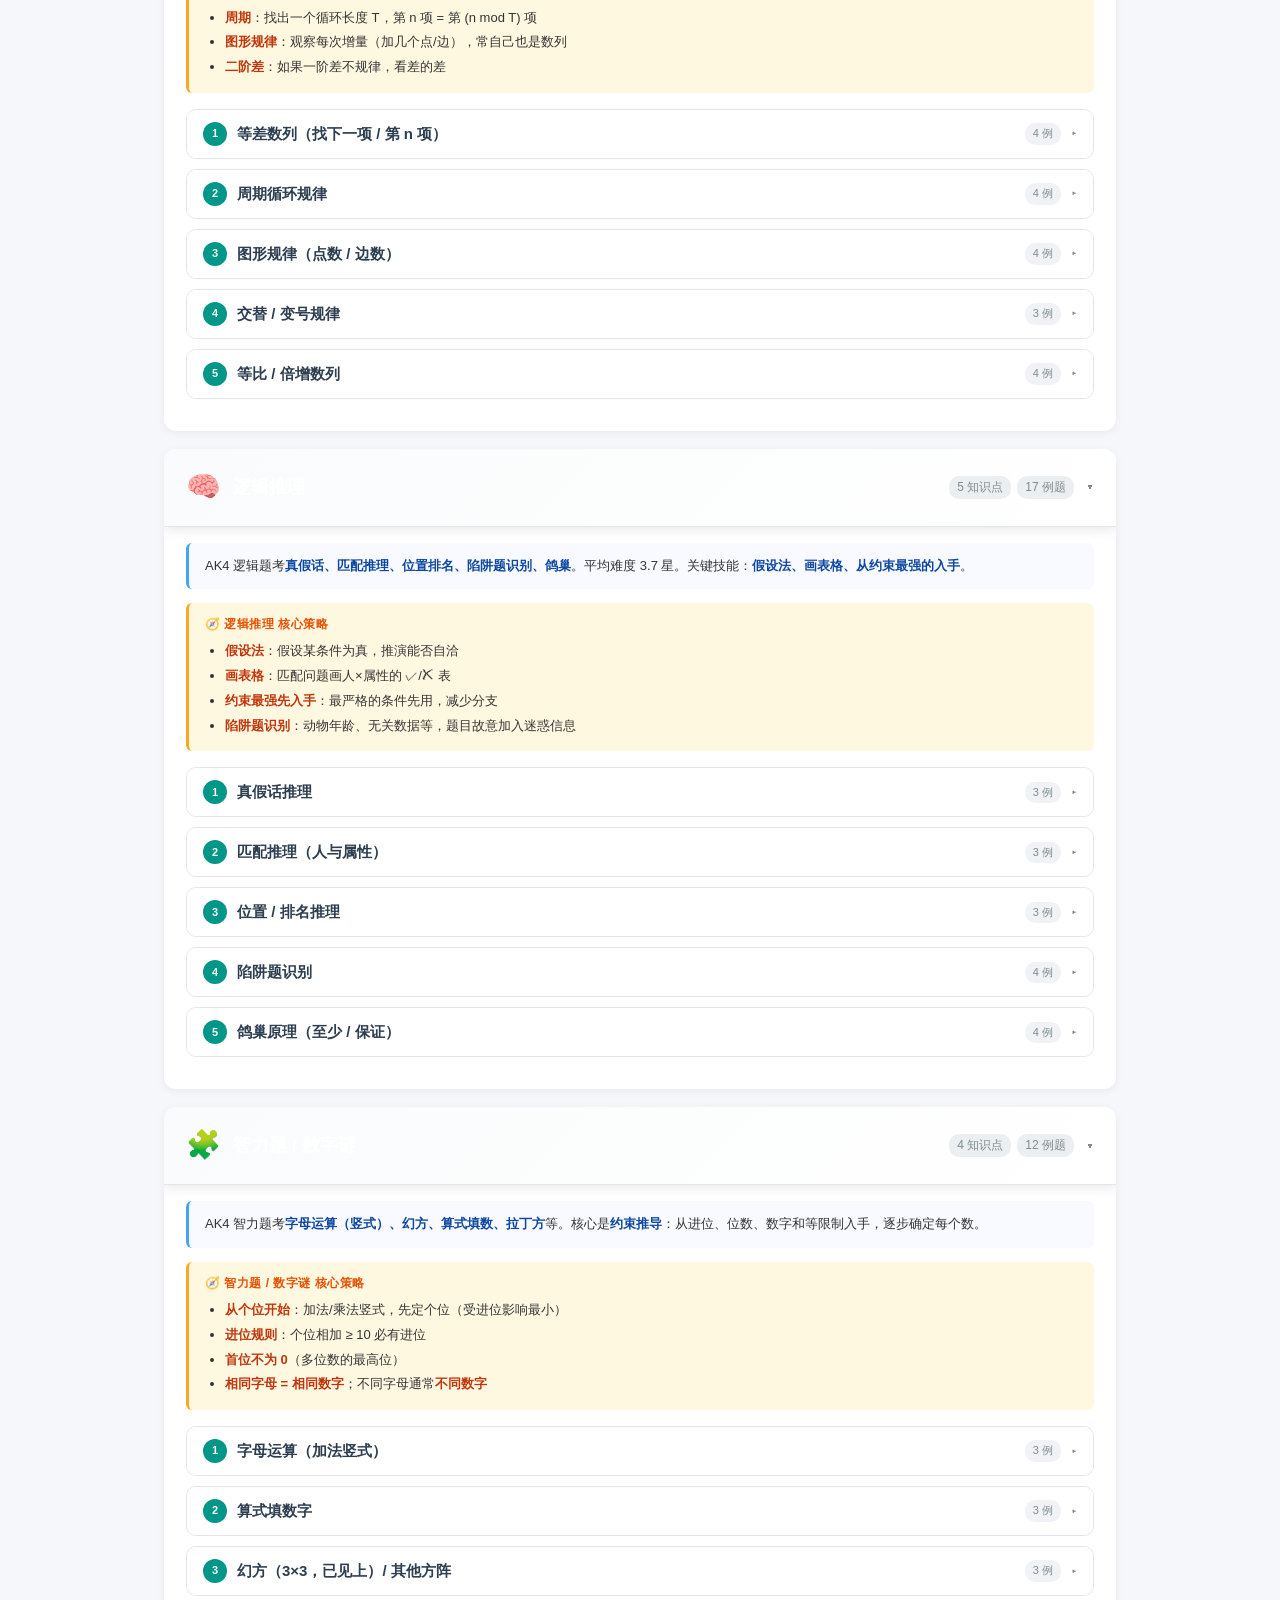
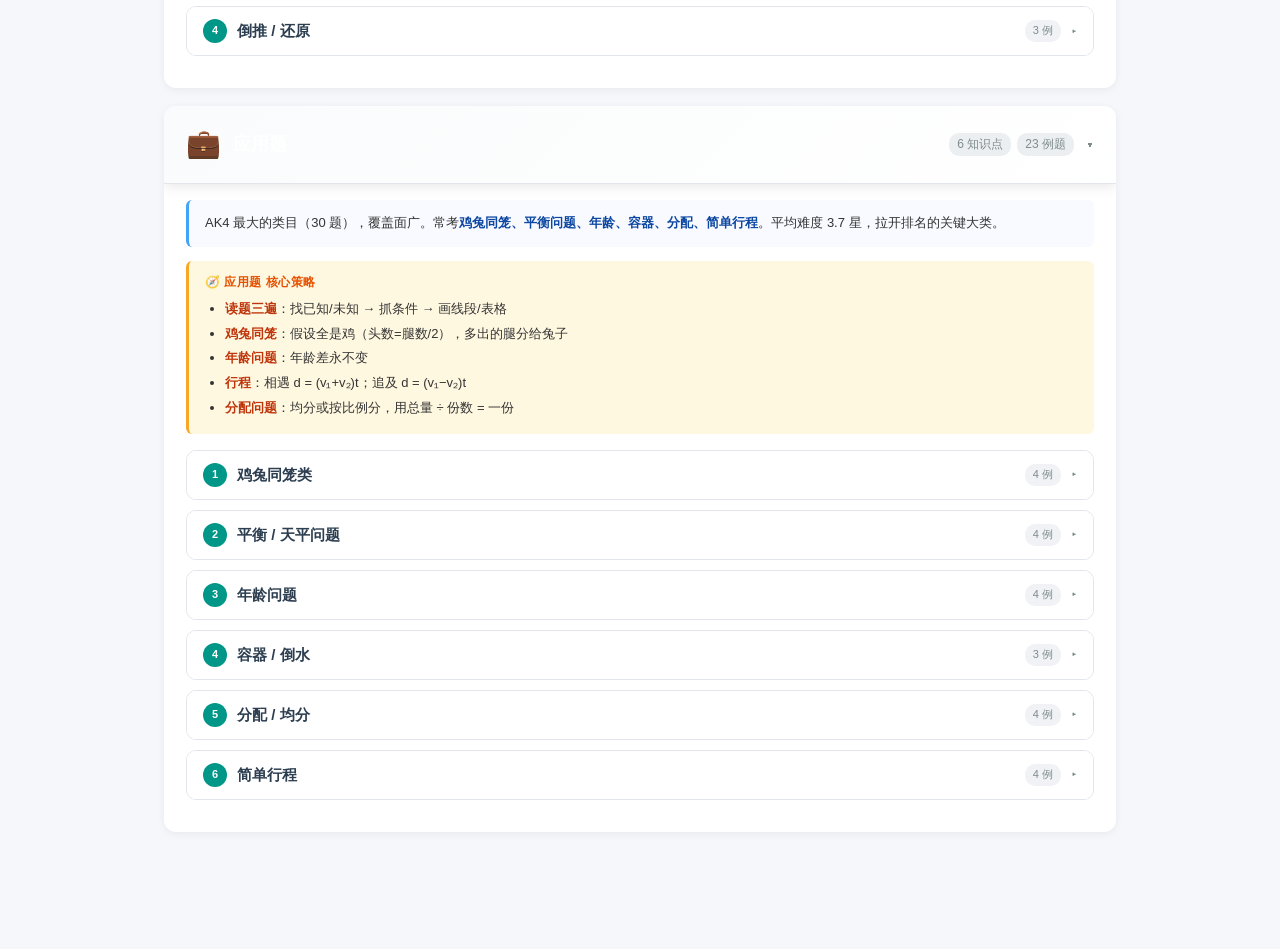
==== commit d6e29fb0: "feat(ak4): 为所有几何/图形题补上 SVG 图示（41 个原创矢量图） ak4-knowledge-expand.html 新增/扩展： - 平面几何（周长 / 图形计数 / 阴影 / 拼接" ====
--- a/ak4-knowledge-expand.html
+++ b/ak4-knowledge-expand.html
@@ -338,6 +338,30 @@
     white-space: pre-wrap;
 }
 .ex-q b { color: #6A1B9A; }
+
+/* 几何图示 */
+.ex-fig {
+    background: #fff;
+    border: 1px solid #e0ecfa;
+    border-radius: 6px;
+    padding: 10px 12px;
+    margin: 8px 0;
+    text-align: center;
+}
+.ex-fig svg {
+    max-width: 100%;
+    height: auto;
+    display: inline-block;
+}
+.ex-fig .cap {
+    font-size: 11px;
+    color: #666;
+    margin-top: 4px;
+    font-style: italic;
+}
+@media print {
+    .ex-fig { break-inside: avoid; border: 1px solid #999 !important; }
+}
 
 .ex-steps {
     background: #fffde7;
@@ -703,6 +727,7 @@
             <a href="knowledge-points.html">📊 题库分析</a>
             <span class="active">📚 AK4 教学</span>
             <a href="german-pangu-ak34.html">🇩🇪 德国题集</a>
+            <a href="german-pangu-ak34-study.html">⚡ 速记攻略</a>
         </div>
     </div>
     <nav class="toc" id="toc"></nav>
@@ -1910,6 +1935,13 @@
                     title: '例 1 · 长方形',
                     stars: 1,
                     q: '长方形长 8 cm，宽 5 cm。周长多少？',
+                    fig: `<svg viewBox="0 0 240 150" width="260">
+                        <rect x="40" y="35" width="160" height="80" fill="#E3F2FD" stroke="#1565C0" stroke-width="2.5"/>
+                        <text x="120" y="25" text-anchor="middle" font-size="14" fill="#0D47A1" font-weight="600">8 cm</text>
+                        <text x="25" y="80" text-anchor="middle" font-size="14" fill="#0D47A1" font-weight="600" transform="rotate(-90 25 80)">5 cm</text>
+                        <circle cx="40" cy="35" r="2.5" fill="#1565C0"/><circle cx="200" cy="35" r="2.5" fill="#1565C0"/>
+                        <circle cx="200" cy="115" r="2.5" fill="#1565C0"/><circle cx="40" cy="115" r="2.5" fill="#1565C0"/>
+                    </svg>`,
                     steps: [
                         '公式：周长 = 2(长+宽)',
                         '= 2 × (8 + 5) = 2 × 13 = <code>26 cm</code>'
@@ -1921,6 +1953,13 @@
                     title: '例 2 · 由面积反推',
                     stars: 2,
                     q: '正方形面积 36 平方 cm，周长是多少？',
+                    fig: `<svg viewBox="0 0 180 170" width="180">
+                        <rect x="35" y="35" width="110" height="110" fill="#E8F5E9" stroke="#2E7D32" stroke-width="2.5"/>
+                        <text x="90" y="92" text-anchor="middle" font-size="17" fill="#1B5E20" font-weight="bold">36 cm²</text>
+                        <text x="90" y="112" text-anchor="middle" font-size="11" fill="#555">边 a = ?</text>
+                        <text x="90" y="25" text-anchor="middle" font-size="12" fill="#2E7D32">a</text>
+                        <text x="22" y="90" text-anchor="middle" font-size="12" fill="#2E7D32">a</text>
+                    </svg>`,
                     steps: [
                         '面积 = a²，a = <code>6 cm</code>（因为 6×6=36）',
                         '周长 = 4 × 6 = <code>24 cm</code>'
@@ -1931,19 +1970,39 @@
                 {
                     title: '例 3 · L 形',
                     stars: 3,
-                    q: '一个 L 形图形：外边两条分别为 10 cm 和 8 cm，内部缺口凹进 4 cm × 3 cm。周长多少？',
-                    steps: [
-                        '方法：把凹进去的两条内边<b>平移</b>到外边，发现 L 形的周长等于<b>包围它的大长方形</b>的周长',
+                    q: '一个 L 形图形：外部大长方形 10 cm × 8 cm，右下角凹掉 4 cm × 3 cm。周长多少？',
+                    fig: `<svg viewBox="0 0 280 200" width="300">
+                        <path d="M 40 30 L 240 30 L 240 110 L 160 110 L 160 170 L 40 170 Z"
+                              fill="#FFF8E1" stroke="#E65100" stroke-width="2.5"/>
+                        <text x="140" y="22" text-anchor="middle" font-size="13" fill="#BF360C" font-weight="600">10 cm</text>
+                        <text x="25" y="100" text-anchor="middle" font-size="13" fill="#BF360C" font-weight="600" transform="rotate(-90 25 100)">8 cm</text>
+                        <text x="200" y="105" text-anchor="middle" font-size="10" fill="#999">4 cm</text>
+                        <text x="155" y="140" text-anchor="middle" font-size="10" fill="#999" transform="rotate(-90 155 140)">3 cm</text>
+                        <!-- 平移虚线提示 -->
+                        <path d="M 240 110 L 240 170 L 160 170" stroke="#E65100" stroke-width="1.5" stroke-dasharray="4,3" fill="none" opacity="0.5"/>
+                    </svg>`,
+                    figCap: '橙色实线 = 实际 L 形；虚线 = 平移后的"大长方形"',
+                    steps: [
+                        '方法：把凹进去的两条内边<b>平移</b>到外边 (虚线所示)',
+                        '发现 L 形的周长 = 包围它的<b>大长方形周长</b>',
                         '大长方形：10 × 8',
                         '周长 = 2(10+8) = <code>36 cm</code>'
                     ],
                     ans: '36 cm',
-                    takeaway: '<b>L 形</b> 周长 = 包围它的大长方形周长（只要凹是直角凹）。'
+                    takeaway: '<b>L 形直角凹</b>：周长 = 包围大长方形周长（因为内凹的两条边平移到外部恰好补齐）。'
                 },
                 {
                     title: '例 4 · 拼接',
                     stars: 3,
                     q: '两个边长 5 cm 的正方形拼成一个长方形。长方形周长多少？',
+                    fig: `<svg viewBox="0 0 240 130" width="260">
+                        <rect x="30" y="25" width="80" height="80" fill="#F3E5F5" stroke="#6A1B9A" stroke-width="2.5"/>
+                        <rect x="110" y="25" width="80" height="80" fill="#F3E5F5" stroke="#6A1B9A" stroke-width="2.5"/>
+                        <line x1="110" y1="25" x2="110" y2="105" stroke="#6A1B9A" stroke-width="2.5" stroke-dasharray="3,3"/>
+                        <text x="70" y="70" text-anchor="middle" font-size="12" fill="#4A148C">5 cm</text>
+                        <text x="150" y="70" text-anchor="middle" font-size="12" fill="#4A148C">5 cm</text>
+                        <text x="110" y="18" text-anchor="middle" font-size="11" fill="#999">共边消失</text>
+                    </svg>`,
                     steps: [
                         '拼成的长方形：长 = 5+5 = <code>10 cm</code>，宽 = 5 cm',
                         '周长 = 2(10+5) = <code>30 cm</code>'
@@ -1970,58 +2029,100 @@
             ],
             examples: [
                 {
-                    title: '例 1 · 简单',
-                    stars: 2,
-                    q: '一个大三角形被两条中线分成 4 个小三角形。一共多少个三角形？',
-                    steps: [
-                        '最小的（1 份）：<code>4 个</code>',
-                        '中等的（4 份中的 1 大）：<code>0 个</code>（没有2格的）',
-                        '大三角（整个）：<code>1 个</code>',
+                    title: '例 1 · 三中位线分 4 块',
+                    stars: 2,
+                    q: '连接大三角形三条边的中点，得到的三条中位线把它分成 4 个全等小三角形。图中一共多少个三角形？',
+                    fig: `<svg viewBox="0 0 240 200" width="260">
+                        <polygon points="120,20 220,180 20,180" fill="#E3F2FD" stroke="#1565C0" stroke-width="2.5"/>
+                        <line x1="70" y1="100" x2="170" y2="100" stroke="#1565C0" stroke-width="2"/>
+                        <line x1="70" y1="100" x2="120" y2="180" stroke="#1565C0" stroke-width="2"/>
+                        <line x1="170" y1="100" x2="120" y2="180" stroke="#1565C0" stroke-width="2"/>
+                        <text x="120" y="70" text-anchor="middle" font-size="12" fill="#1565C0" font-weight="600">①</text>
+                        <text x="70" y="155" text-anchor="middle" font-size="12" fill="#1565C0" font-weight="600">②</text>
+                        <text x="170" y="155" text-anchor="middle" font-size="12" fill="#1565C0" font-weight="600">③</text>
+                        <text x="120" y="135" text-anchor="middle" font-size="12" fill="#1565C0" font-weight="600">④</text>
+                    </svg>`,
+                    figCap: '4 个小三角 ①②③④ + 整个大三角',
+                    steps: [
+                        '<b>最小的小三角</b>（4 块填满）：<code>4 个</code>',
+                        '<b>中等三角</b>（2 个小三角合并）：没有（相邻小三角合并后变成平行四边形，不是三角形）',
+                        '<b>整个大三角</b>（4 块合并）：<code>1 个</code>',
                         '总计：4 + 1 = <code>5 个</code>'
                     ],
                     ans: '5 个',
-                    takeaway: '<b>整个</b>也是三角形，别漏数。'
-                },
-                {
-                    title: '例 2 · 中等',
-                    stars: 3,
-                    q: '大三角形被三条底边中线分成 4 个小三角形（三角形分成 1 中 + 3 角）。一共多少个三角形？',
-                    steps: [
-                        '最小的（1 格）：<code>4 个</code>（3 个角 + 1 个中间倒三角）',
-                        '2 格合并（1 角 + 中间）：<code>0 个</code>（因为合并后不是三角形）',
-                        '大三角：<code>1 个</code>',
-                        '总计：<code>5 个</code>'
-                    ],
-                    ans: '5 个',
-                    takeaway: '分割成 4 块的典型题，答案就是 4+1=5。'
-                },
-                {
-                    title: '例 3 · 复杂（叠加）',
+                    takeaway: '<b>整个</b>也是三角形，别漏数。相邻 2 个小三角合并得到的是平行四边形不是三角形。'
+                },
+                {
+                    title: '例 2 · 顶点连底边两点',
+                    stars: 3,
+                    q: '大三角形顶点与底边上两个三等分点连线，把三角形分成 3 个小三角形。图中一共多少个三角形？',
+                    fig: `<svg viewBox="0 0 240 200" width="260">
+                        <polygon points="120,20 220,180 20,180" fill="#E8F5E9" stroke="#2E7D32" stroke-width="2.5"/>
+                        <line x1="120" y1="20" x2="87" y2="180" stroke="#2E7D32" stroke-width="2"/>
+                        <line x1="120" y1="20" x2="153" y2="180" stroke="#2E7D32" stroke-width="2"/>
+                        <circle cx="87" cy="180" r="2.5" fill="#2E7D32"/>
+                        <circle cx="153" cy="180" r="2.5" fill="#2E7D32"/>
+                        <text x="60" y="155" text-anchor="middle" font-size="12" fill="#2E7D32" font-weight="600">①</text>
+                        <text x="120" y="135" text-anchor="middle" font-size="12" fill="#2E7D32" font-weight="600">②</text>
+                        <text x="180" y="155" text-anchor="middle" font-size="12" fill="#2E7D32" font-weight="600">③</text>
+                    </svg>`,
+                    figCap: '顶点连底边两点，分成 3 个小三角 ①②③',
+                    steps: [
+                        '<b>最小三角</b>（1 份）：<code>3 个</code>（①②③）',
+                        '<b>2 份合并</b>（左两个 or 右两个）：<code>2 个</code>（①+② 和 ②+③）',
+                        '<b>整个大三角</b>（①+②+③）：<code>1 个</code>',
+                        '总计：3 + 2 + 1 = <code>6 个</code>'
+                    ],
+                    ans: '6 个',
+                    takeaway: '"<b>一堆同顶点的三角形</b>"：n 个最小三角 → 共 <code>n(n+1)/2</code> 个三角形。n=3 时 = 6。'
+                },
+                {
+                    title: '例 3 · 嵌套三角',
                     stars: 4,
-                    q: '大三角形被底边中点和顶点连线分成 2 个小三角形，每个又被各自的中线再分 2 个。一共多少个三角形？',
-                    steps: [
-                        '最小：4 个小三角',
-                        '两个 1 层合并：左边 2 小合并 = 1 个（大半边），右边 2 小合并 = 1 个 → <code>2 个</code>',
-                        '大三角本身：<code>1 个</code>',
-                        '总计：4 + 2 + 1 = <code>7 个</code>'
-                    ],
-                    ans: '7 个',
-                    takeaway: '分层数：<b>n 个最小 + 几种合并 + 整个</b>。'
-                },
-                {
-                    title: '例 4 · 格子',
+                    q: '大三角形里面有一个倒放的小三角（三顶点在大三角三边中点）。再在倒三角里面套一个正放小三角。图中一共多少个三角形？',
+                    fig: `<svg viewBox="0 0 240 200" width="260">
+                        <polygon points="120,20 220,180 20,180" fill="#F3E5F5" stroke="#6A1B9A" stroke-width="2.5"/>
+                        <polygon points="70,100 170,100 120,180" fill="none" stroke="#6A1B9A" stroke-width="2"/>
+                        <polygon points="95,140 145,140 120,100" fill="none" stroke="#6A1B9A" stroke-width="1.5"/>
+                    </svg>`,
+                    figCap: '大三角套倒三角套小正三角',
+                    steps: [
+                        '<b>大三角</b>（最外层）：1 个',
+                        '<b>倒三角</b>（中层）：1 个',
+                        '<b>最小正三角</b>（最里）：1 个',
+                        '<b>大三角被倒三角分出的 3 个角</b>：3 个',
+                        '<b>倒三角被最小正三角分出的 3 个角</b>：3 个',
+                        '总计：1+1+1+3+3 = <code>9 个</code>'
+                    ],
+                    ans: '9 个',
+                    takeaway: '<b>嵌套结构</b>：每一层嵌套都切出 3 个新的小三角。n 层嵌套 ≈ 1 + 3n 个三角形。'
+                },
+                {
+                    title: '例 4 · 3×3 等边网格',
                     stars: 4,
-                    q: '一个 3×3 等边三角形网格（最小三角形在上下交替），数一数所有三角形。',
-                    steps: [
-                        '1 格大小（朝上）：9 个',
-                        '1 格大小（朝下）：3 个',
-                        '合计 1 格：12 个',
-                        '2 格合并（朝上）：3 个',
-                        '3 格大（朝上）：1 个',
-                        '总计：<code>12 + 3 + 1 = 16 个</code>'
-                    ],
-                    ans: '16 个',
-                    takeaway: '<b>区分朝向</b>（上/下）是常见得分点。公式："边长 n 的三角网格"三角形总数 = n(n+2)(2n+1)/8（偶数 n）或类似。AK4 不要公式，直接分类数。'
+                    q: '一个大三角形被平行于三边的线均分成 9 个小三角形（3×3 网格）。图中一共多少个三角形？',
+                    fig: `<svg viewBox="0 0 260 220" width="280">
+                        <polygon points="130,20 240,210 20,210" fill="#FFF3E0" stroke="#E65100" stroke-width="2.5"/>
+                        <!-- 平行于底边 -->
+                        <line x1="94" y1="83" x2="166" y2="83" stroke="#E65100" stroke-width="1.5"/>
+                        <line x1="57" y1="147" x2="203" y2="147" stroke="#E65100" stroke-width="1.5"/>
+                        <!-- 平行于左边 -->
+                        <line x1="94" y1="83" x2="57" y2="147" stroke="#E65100" stroke-width="1.5"/>
+                        <line x1="166" y1="83" x2="94" y2="210" stroke="#E65100" stroke-width="1.5"/>
+                        <!-- 平行于右边 -->
+                        <line x1="166" y1="83" x2="203" y2="147" stroke="#E65100" stroke-width="1.5"/>
+                        <line x1="94" y1="83" x2="166" y2="210" stroke="#E65100" stroke-width="1.5"/>
+                    </svg>`,
+                    figCap: '大三角被均分成 9 个小三角（3×3 网格，上下交替）',
+                    steps: [
+                        '<b>1 格朝上</b>的小三角：<code>6 个</code>（第1行 1 个 + 第2行 2 个 + 第3行 3 个）',
+                        '<b>1 格朝下</b>的小三角：<code>3 个</code>（第2行 1 个 + 第3行 2 个）',
+                        '<b>2×2 大的朝上三角</b>（4 格合并）：<code>3 个</code>',
+                        '<b>3×3 整个</b>：<code>1 个</code>',
+                        '总计：6 + 3 + 3 + 1 = <code>13 个</code>'
+                    ],
+                    ans: '13 个',
+                    takeaway: '<b>n×n 三角网格</b>：朝上的大三角有 1+2+...+n = n(n+1)/2 个；朝下的大三角数稍少。要<b>按朝向 + 按大小</b>分类数。'
                 }
             ],
             practice: [
@@ -2045,6 +2146,16 @@
                     title: '例 1 · 整体减',
                     stars: 2,
                     q: '一个 10×10 的正方形，中间挖去一个 4×4 的正方形。剩余（阴影）面积多少？',
+                    fig: `<svg viewBox="0 0 200 200" width="220">
+                        <defs><pattern id="hatch1" width="6" height="6" patternUnits="userSpaceOnUse" patternTransform="rotate(45)">
+                            <rect width="6" height="6" fill="#BBDEFB"/><line x1="0" y1="0" x2="0" y2="6" stroke="#1565C0" stroke-width="1.5"/>
+                        </pattern></defs>
+                        <rect x="20" y="20" width="160" height="160" fill="url(#hatch1)" stroke="#1565C0" stroke-width="2.5"/>
+                        <rect x="80" y="80" width="40" height="40" fill="#fff" stroke="#1565C0" stroke-width="2"/>
+                        <text x="100" y="15" text-anchor="middle" font-size="12" fill="#0D47A1">10</text>
+                        <text x="12" y="105" text-anchor="middle" font-size="12" fill="#0D47A1" transform="rotate(-90 12 105)">10</text>
+                        <text x="100" y="105" text-anchor="middle" font-size="11" fill="#999">4×4 挖洞</text>
+                    </svg>`,
                     steps: [
                         '大正方形：10 × 10 = <code>100</code>',
                         '小正方形：4 × 4 = <code>16</code>',
@@ -2054,42 +2165,71 @@
                     takeaway: '最简单的"<b>减</b>"策略：总面积 − 挖掉的面积。'
                 },
                 {
-                    title: '例 2 · 对角阴影',
-                    stars: 3,
-                    q: '正方形 ABCD 边长 6，从 A 连到对边中点 E。三角形 ABE 面积多少？',
-                    steps: [
-                        '三角形 ABE 的底 AB = 6（正方形的一条边）',
-                        '高 = 从 E 到 AB 的距离 = 正方形边长 = <code>6</code>',
-                        '等等…B 和 E 都在同一边上吗？如果 E 是 CD 的中点，那三角形 ABE 的底是 AB，高是正方形的边长',
-                        '面积 = (1/2) × 底 × 高 = (1/2) × 6 × 6 = <code>18</code>'
+                    title: '例 2 · 三角形占一半',
+                    stars: 3,
+                    q: '正方形 ABCD 边长 6。E 是边 CD 的中点。三角形 ABE（阴影）面积多少？',
+                    fig: `<svg viewBox="0 0 200 200" width="200">
+                        <rect x="30" y="30" width="140" height="140" fill="#fff" stroke="#1565C0" stroke-width="2.5"/>
+                        <polygon points="30,30 170,30 100,170" fill="#BBDEFB" stroke="#1565C0" stroke-width="2"/>
+                        <text x="22" y="27" font-size="12" fill="#0D47A1" font-weight="bold">A</text>
+                        <text x="175" y="27" font-size="12" fill="#0D47A1" font-weight="bold">B</text>
+                        <text x="175" y="183" font-size="12" fill="#0D47A1" font-weight="bold">C</text>
+                        <text x="22" y="183" font-size="12" fill="#0D47A1" font-weight="bold">D</text>
+                        <circle cx="100" cy="170" r="3" fill="#1565C0"/>
+                        <text x="100" y="185" text-anchor="middle" font-size="11" fill="#1565C0">E</text>
+                        <text x="100" y="60" text-anchor="middle" font-size="11" fill="#0D47A1">阴影 ABE</text>
+                    </svg>`,
+                    steps: [
+                        '三角形 ABE 底 AB = 6，高 = 从 E 到 AB 的距离 = <code>6</code>（正方形的边长）',
+                        '面积 = ½ × 底 × 高 = ½ × 6 × 6 = <code>18</code>',
+                        '验证：正方形面积 36，三角形占 ½ = 18 ✓'
                     ],
                     ans: '18 平方单位',
-                    takeaway: '三角形在正方形中的面积公式 S = ½ × 底 × 高。'
-                },
-                {
-                    title: '例 3 · 一半涂色',
-                    stars: 3,
-                    q: '正方形里画两条对角线，分成 4 个三角形。涂色其中 2 个相邻的。阴影占多少？',
-                    steps: [
-                        '对角线把正方形分成 4 个<b>相等</b>的三角形（每个 ¼）',
-                        '涂色 2 个 → 面积 = <code>¼ × 2 = ½</code>（一半）'
+                    takeaway: '<b>正方形里顶点在对边的三角形</b>永远占正方形面积的 <b>½</b>。'
+                },
+                {
+                    title: '例 3 · 对称分块',
+                    stars: 3,
+                    q: '正方形里画两条对角线，分成 4 个全等三角形。涂色其中相对的 2 个。阴影面积占正方形的多少？',
+                    fig: `<svg viewBox="0 0 180 180" width="180">
+                        <rect x="20" y="20" width="140" height="140" fill="#fff" stroke="#6A1B9A" stroke-width="2.5"/>
+                        <line x1="20" y1="20" x2="160" y2="160" stroke="#6A1B9A" stroke-width="1.5"/>
+                        <line x1="160" y1="20" x2="20" y2="160" stroke="#6A1B9A" stroke-width="1.5"/>
+                        <polygon points="20,20 90,90 160,20" fill="#E1BEE7" stroke="none"/>
+                        <polygon points="20,160 90,90 160,160" fill="#E1BEE7" stroke="none"/>
+                        <line x1="20" y1="20" x2="160" y2="160" stroke="#6A1B9A" stroke-width="1.5"/>
+                        <line x1="160" y1="20" x2="20" y2="160" stroke="#6A1B9A" stroke-width="1.5"/>
+                        <rect x="20" y="20" width="140" height="140" fill="none" stroke="#6A1B9A" stroke-width="2.5"/>
+                    </svg>`,
+                    steps: [
+                        '对角线把正方形分成 4 个<b>相等</b>的三角形（每个占 ¼）',
+                        '阴影 2 个 → 占 <code>¼ × 2 = ½</code>（一半）'
                     ],
                     ans: '占 1/2 面积',
-                    takeaway: '<b>对称分块</b> 每块相等，用分数快速算。'
-                },
-                {
-                    title: '例 4 · 梯形阴影',
+                    takeaway: '<b>对称分块</b> 每块相等，用分数计算最快。'
+                },
+                {
+                    title: '例 4 · 三角形占长方形一半',
                     stars: 4,
-                    q: '长方形长 10 宽 6，连接长边两个端点与宽边中点形成一个三角形。阴影（即三角形外的梯形）面积多少？',
+                    q: '长方形长 10、宽 6。连接两个长边端点与对边中点形成一个三角形。<b>阴影（三角形外的部分）</b>面积多少？',
+                    fig: `<svg viewBox="0 0 260 180" width="280">
+                        <defs><pattern id="hatch2" width="6" height="6" patternUnits="userSpaceOnUse" patternTransform="rotate(45)">
+                            <rect width="6" height="6" fill="#FFE0B2"/><line x1="0" y1="0" x2="0" y2="6" stroke="#E65100" stroke-width="1.5"/>
+                        </pattern></defs>
+                        <rect x="30" y="40" width="200" height="100" fill="url(#hatch2)" stroke="#E65100" stroke-width="2.5"/>
+                        <polygon points="30,40 230,40 130,140" fill="#fff" stroke="#E65100" stroke-width="2"/>
+                        <text x="130" y="30" text-anchor="middle" font-size="12" fill="#BF360C">10</text>
+                        <text x="22" y="92" text-anchor="middle" font-size="12" fill="#BF360C" transform="rotate(-90 22 92)">6</text>
+                        <circle cx="130" cy="140" r="3" fill="#E65100"/>
+                        <text x="130" y="155" text-anchor="middle" font-size="11" fill="#BF360C">对边中点</text>
+                    </svg>`,
                     steps: [
                         '长方形面积 = 10 × 6 = <code>60</code>',
-                        '三角形：底是宽边 6，高是长 10',
-                        '→ 不对，重新想：如果端点在长边、顶点在宽边中点，则三角形底 = 10（长边），高 = 6（宽）',
-                        '三角形面积 = ½ × 10 × 6 = <code>30</code>（即一半）',
-                        '阴影（梯形）= 60 − 30 = <code>30</code>'
+                        '白色三角形底 = 10（长边），高 = 6（宽） → 面积 = ½ × 10 × 6 = <code>30</code>',
+                        '阴影（三角形外的两块）= 60 − 30 = <code>30</code>'
                     ],
                     ans: '30 平方单位',
-                    takeaway: '长方形里的三角形（底一条边，顶点在对边）面积永远 = <b>一半</b>。'
+                    takeaway: '长方形里的三角形（底一条边、顶点在对边上）面积<b>永远 = 长方形的一半</b>。'
                 }
             ],
             practice: [
@@ -2109,9 +2249,19 @@
             ],
             examples: [
                 {
-                    title: '例 1 · 拼长方形',
+                    title: '例 1 · 拼一行',
                     stars: 2,
                     q: '4 个边长 3 cm 的正方形拼成一行。拼成的长方形周长？',
+                    fig: `<svg viewBox="0 0 280 90" width="280">
+                        <g fill="#F3E5F5" stroke="#6A1B9A" stroke-width="2">
+                            <rect x="30" y="20" width="55" height="55"/>
+                            <rect x="85" y="20" width="55" height="55"/>
+                            <rect x="140" y="20" width="55" height="55"/>
+                            <rect x="195" y="20" width="55" height="55"/>
+                        </g>
+                        <text x="140" y="14" text-anchor="middle" font-size="12" fill="#4A148C">长 = 4×3 = 12</text>
+                        <text x="20" y="52" text-anchor="middle" font-size="11" fill="#4A148C" transform="rotate(-90 20 52)">宽 = 3</text>
+                    </svg>`,
                     steps: [
                         '长 = 4 × 3 = 12 cm',
                         '宽 = 3 cm',
@@ -2121,40 +2271,74 @@
                     takeaway: '"拼一行" n 个正方形：长 = n × a，宽 = a。'
                 },
                 {
-                    title: '例 2 · 2×2',
+                    title: '例 2 · 拼 2×2',
                     stars: 2,
                     q: '4 个边长 3 cm 的正方形拼成 2×2 的大正方形。大正方形周长？',
+                    fig: `<svg viewBox="0 0 180 180" width="180">
+                        <g fill="#F3E5F5" stroke="#6A1B9A" stroke-width="2">
+                            <rect x="30" y="30" width="60" height="60"/>
+                            <rect x="90" y="30" width="60" height="60"/>
+                            <rect x="30" y="90" width="60" height="60"/>
+                            <rect x="90" y="90" width="60" height="60"/>
+                        </g>
+                        <text x="90" y="22" text-anchor="middle" font-size="12" fill="#4A148C">6</text>
+                        <text x="22" y="92" text-anchor="middle" font-size="12" fill="#4A148C" transform="rotate(-90 22 92)">6</text>
+                    </svg>`,
                     steps: [
                         '2×2 排列 → 大正方形的边长 = 2 × 3 = 6 cm',
                         '周长 = 4 × 6 = <code>24 cm</code>'
                     ],
                     ans: '24 cm',
-                    takeaway: '相同个数的正方形拼成"<b>一行</b>"周长比拼成"<b>方阵</b>"大。'
-                },
-                {
-                    title: '例 3 · 复合',
-                    stars: 3,
-                    q: '一个长 20 宽 12 的长方形，由多个边长 4 的小正方形拼成。一共拼了多少个？',
+                    takeaway: '相同数量的正方形拼成"<b>一行</b>"周长 (30) > 拼成"<b>方阵</b>"周长 (24)，因为方阵共用的边更多。'
+                },
+                {
+                    title: '例 3 · 长方形铺满',
+                    stars: 3,
+                    q: '一个长 20 cm 宽 12 cm 的长方形，由边长 4 cm 的小正方形铺满。一共几个小正方形？',
+                    fig: `<svg viewBox="0 0 280 180" width="300">
+                        <g fill="#F3E5F5" stroke="#6A1B9A" stroke-width="1.5">
+                            <rect x="30" y="30" width="40" height="40"/><rect x="70" y="30" width="40" height="40"/>
+                            <rect x="110" y="30" width="40" height="40"/><rect x="150" y="30" width="40" height="40"/>
+                            <rect x="190" y="30" width="40" height="40"/>
+                            <rect x="30" y="70" width="40" height="40"/><rect x="70" y="70" width="40" height="40"/>
+                            <rect x="110" y="70" width="40" height="40"/><rect x="150" y="70" width="40" height="40"/>
+                            <rect x="190" y="70" width="40" height="40"/>
+                            <rect x="30" y="110" width="40" height="40"/><rect x="70" y="110" width="40" height="40"/>
+                            <rect x="110" y="110" width="40" height="40"/><rect x="150" y="110" width="40" height="40"/>
+                            <rect x="190" y="110" width="40" height="40"/>
+                        </g>
+                        <rect x="30" y="30" width="200" height="120" fill="none" stroke="#6A1B9A" stroke-width="2.5"/>
+                        <text x="130" y="22" text-anchor="middle" font-size="12" fill="#4A148C">20 cm</text>
+                        <text x="22" y="92" text-anchor="middle" font-size="12" fill="#4A148C" transform="rotate(-90 22 92)">12 cm</text>
+                    </svg>`,
                     steps: [
                         '一行可以放：20 ÷ 4 = <code>5 个</code>',
                         '一列可以放：12 ÷ 4 = <code>3 个</code>',
                         '总数：5 × 3 = <code>15 个</code>'
                     ],
                     ans: '15 个',
-                    takeaway: '长方形 ÷ 小正方形：长方向数量 × 宽方向数量。'
-                },
-                {
-                    title: '例 4 · 周长比',
+                    takeaway: '长方形 ÷ 小正方形：<b>长方向数量 × 宽方向数量</b>。'
+                },
+                {
+                    title: '例 4 · 切后周长比',
                     stars: 4,
-                    q: '把一个 6×6 的正方形切成 2 个 3×6 的长方形。切后两个长方形的周长之和与原来相比，多多少？',
+                    q: '把 6×6 的正方形沿中线切成 2 个 3×6 的长方形。切后<b>两个长方形的周长之和</b>比原来多多少？',
+                    fig: `<svg viewBox="0 0 180 180" width="180">
+                        <rect x="30" y="30" width="120" height="120" fill="#F3E5F5" stroke="#6A1B9A" stroke-width="2.5"/>
+                        <line x1="90" y1="30" x2="90" y2="150" stroke="#D32F2F" stroke-width="2.5"/>
+                        <text x="90" y="22" text-anchor="middle" font-size="11" fill="#D32F2F">切一刀</text>
+                        <text x="60" y="95" text-anchor="middle" font-size="11" fill="#4A148C">3×6</text>
+                        <text x="120" y="95" text-anchor="middle" font-size="11" fill="#4A148C">3×6</text>
+                        <text x="90" y="168" text-anchor="middle" font-size="10" fill="#D32F2F">切口 = 6 (出现 2 次)</text>
+                    </svg>`,
                     steps: [
                         '原周长 = 4 × 6 = <code>24</code>',
-                        '切后每个长方形周长 = 2(3+6) = 18',
+                        '切后每个长方形周长 = 2(3+6) = <code>18</code>',
                         '两个之和：2 × 18 = <code>36</code>',
-                        '多了：36 − 24 = <code>12</code>'
+                        '多了：36 − 24 = <code>12</code>（恰等于 2 × 切口长度 6）'
                     ],
                     ans: '多 12',
-                    takeaway: '切一刀会<b>增加 2 条新边</b>（切口的两面）。周长总和 = 原周长 + 2×切口长度。'
+                    takeaway: '切一刀 → <b>总周长增加 = 2 × 切口长度</b>（切口的两面都算）。'
                 }
             ],
             practice: [
@@ -2191,7 +2375,42 @@
                 {
                     title: '例 2 · 哪个不同',
                     stars: 3,
-                    q: '下面 4 个图形，3 个是同一图形的旋转/镜像，一个是不同图形。（假设有图：3 个 L 形+ 1 个 J 形）',
+                    q: '下面 4 个图形，3 个是同一图形的旋转/镜像，一个是不同图形。哪个？',
+                    fig: `<svg viewBox="0 0 440 140" width="420">
+                        <!-- 图 1: L 形 (标准) -->
+                        <g fill="#F3E5F5" stroke="#6A1B9A" stroke-width="2">
+                            <rect x="20" y="30" width="20" height="20"/>
+                            <rect x="20" y="50" width="20" height="20"/>
+                            <rect x="20" y="70" width="20" height="20"/>
+                            <rect x="40" y="70" width="20" height="20"/>
+                        </g>
+                        <text x="40" y="115" text-anchor="middle" font-size="12" fill="#6A1B9A" font-weight="bold">① L</text>
+                        <!-- 图 2: L 旋转 90° (顺) -->
+                        <g fill="#F3E5F5" stroke="#6A1B9A" stroke-width="2">
+                            <rect x="120" y="40" width="20" height="20"/>
+                            <rect x="140" y="40" width="20" height="20"/>
+                            <rect x="160" y="40" width="20" height="20"/>
+                            <rect x="120" y="60" width="20" height="20"/>
+                        </g>
+                        <text x="150" y="115" text-anchor="middle" font-size="12" fill="#6A1B9A" font-weight="bold">② L 旋转</text>
+                        <!-- 图 3: L 旋转 180° -->
+                        <g fill="#F3E5F5" stroke="#6A1B9A" stroke-width="2">
+                            <rect x="240" y="30" width="20" height="20"/>
+                            <rect x="260" y="30" width="20" height="20"/>
+                            <rect x="260" y="50" width="20" height="20"/>
+                            <rect x="260" y="70" width="20" height="20"/>
+                        </g>
+                        <text x="260" y="115" text-anchor="middle" font-size="12" fill="#6A1B9A" font-weight="bold">③ L 旋转</text>
+                        <!-- 图 4: J 形 (镜像) -->
+                        <g fill="#FFCDD2" stroke="#C62828" stroke-width="2">
+                            <rect x="380" y="30" width="20" height="20"/>
+                            <rect x="380" y="50" width="20" height="20"/>
+                            <rect x="380" y="70" width="20" height="20"/>
+                            <rect x="360" y="70" width="20" height="20"/>
+                        </g>
+                        <text x="380" y="115" text-anchor="middle" font-size="12" fill="#C62828" font-weight="bold">④ J ⚠</text>
+                    </svg>`,
+                    figCap: '①②③ 都是 L 形的旋转；④ 是 L 的镜像（J 形），无法通过旋转得到',
                     steps: [
                         'L 形旋转 90° 还是 L 形',
                         'L 形旋转 180° 变成另一种 L 形',
@@ -2245,54 +2464,116 @@
                 {
                     title: '例 1 · 看不见的面',
                     stars: 2,
-                    q: '标准骰子看到的三个面是 1、2、3。看不见的三个面之和是多少？',
-                    steps: [
-                        '方法 1：看不见的 = 对面的 → 1 的对面是 6，2 的对面是 5，3 的对面是 4',
+                    q: '标准骰子看到的三个面是 <b>1、2、3</b>。看不见的三个面之和是多少？',
+                    fig: `<svg viewBox="0 0 200 180" width="220">
+                        <!-- 骰子 3D 视图 -->
+                        <polygon points="40,60 110,30 110,120 40,150" fill="#E3F2FD" stroke="#1565C0" stroke-width="2"/>
+                        <polygon points="110,30 180,60 180,150 110,120" fill="#BBDEFB" stroke="#1565C0" stroke-width="2"/>
+                        <polygon points="40,60 110,30 180,60 110,90" fill="#E1F5FE" stroke="#1565C0" stroke-width="2"/>
+                        <!-- 顶面 1 点 -->
+                        <circle cx="110" cy="60" r="4" fill="#0D47A1"/>
+                        <!-- 正面 2 点 -->
+                        <circle cx="65" cy="85" r="3" fill="#0D47A1"/>
+                        <circle cx="85" cy="125" r="3" fill="#0D47A1"/>
+                        <!-- 侧面 3 点 -->
+                        <circle cx="130" cy="60" r="3" fill="#0D47A1"/>
+                        <circle cx="145" cy="85" r="3" fill="#0D47A1"/>
+                        <circle cx="160" cy="110" r="3" fill="#0D47A1"/>
+                        <text x="110" y="170" text-anchor="middle" font-size="11" fill="#1565C0">看到：1 (顶) · 2 (正) · 3 (右)</text>
+                    </svg>`,
+                    steps: [
+                        '方法 1：看不见的 = 对面的 → 1 的对面 6，2 的对面 5，3 的对面 4',
                         '和 = 6+5+4 = <code>15</code>',
-                        '方法 2：总和 21 − 看见的 (1+2+3=6) = <code>15</code>'
+                        '方法 2：总和 1+2+...+6 = 21，减去看见的 (1+2+3=6) = <code>15</code>'
                     ],
                     ans: '15',
-                    takeaway: '<b>看不见的和</b> = 21 − <b>看见的和</b>。或者直接用对面规则。'
+                    takeaway: '<b>看不见的和</b> = 21 − <b>看见的和</b>。或直接用<b>对面和 = 7</b>的规则。'
                 },
                 {
                     title: '例 2 · 两骰子',
                     stars: 3,
-                    q: '两颗相同的骰子叠在一起（上下贴合）。贴合的两个面之和是 7。隐藏的面（含贴合）之和是多少？',
-                    steps: [
-                        '两颗骰子的所有点数总和 = 2 × 21 = <code>42</code>',
-                        '贴合的两个面之和 = <code>7</code>（题目给）',
-                        '最底下的面 + 最上面的面 = 看不见 → 这两个也是对面规则',
-                        '实际题目需要具体给出看见的面才能算，答案一般是 42 − 看见',
-                        '若"隐藏"指贴合的 2 面 + 底面 1 面 = 3 面：和 = 7 + 底面值'
-                    ],
-                    ans: '取决于看见几个面',
-                    takeaway: '两骰子叠加问题：先算<b>两颗总和 42</b>，再减去看见的。'
+                    q: '两颗相同的骰子<b>上下叠</b>在一起。贴合的两个面之和是 7。隐藏的面（含贴合）之和是多少？',
+                    fig: `<svg viewBox="0 0 220 280" width="200">
+                        <!-- 顶骰 -->
+                        <polygon points="60,30 130,10 130,100 60,120" fill="#E3F2FD" stroke="#1565C0" stroke-width="2"/>
+                        <polygon points="130,10 200,30 200,120 130,100" fill="#BBDEFB" stroke="#1565C0" stroke-width="2"/>
+                        <polygon points="60,30 130,10 200,30 130,50" fill="#E1F5FE" stroke="#1565C0" stroke-width="2"/>
+                        <!-- 底骰 -->
+                        <polygon points="60,140 130,120 130,210 60,230" fill="#E3F2FD" stroke="#1565C0" stroke-width="2"/>
+                        <polygon points="130,120 200,140 200,230 130,210" fill="#BBDEFB" stroke="#1565C0" stroke-width="2"/>
+                        <polygon points="60,140 130,120 200,140 130,160" fill="#E1F5FE" stroke="#1565C0" stroke-width="2"/>
+                        <!-- 贴合标注 -->
+                        <text x="140" y="130" font-size="11" fill="#C62828">贴合面和=7</text>
+                        <path d="M 130 110 L 130 100" stroke="#C62828" stroke-width="2" stroke-dasharray="2,2"/>
+                        <text x="110" y="260" text-anchor="middle" font-size="11" fill="#1565C0">看不见：底 + 顶 2 个贴合面</text>
+                    </svg>`,
+                    steps: [
+                        '两颗骰子所有点数总和 = 2 × 21 = <code>42</code>',
+                        '贴合的两面之和 = <b>7</b>（题目给）',
+                        '看不见的 = 顶骰的底面 + 两个贴合面 + 底骰的底面',
+                        '若"隐藏"指 4 个面：顶骰底 + 2 贴合 + 底骰底 = (7−顶骰顶) + 7 + (7−底骰顶)',
+                        '需结合可见面数据分析，一般<b>最大/最小隐藏和</b>需调整朝向'
+                    ],
+                    ans: '取决于可见面具体值',
+                    takeaway: '多骰子问题的核心：<b>总和 42 − 可见和</b>，贴合面常给定或求对称'
                 },
                 {
                     title: '例 3 · 3 骰子',
                     stars: 4,
-                    q: '3 颗骰子水平排成一行。相邻两骰子贴合的面之和都是 7。整列能看见的点数之和最大是多少？',
-                    steps: [
-                        '贴合的面 = 中间 2 组 × 2 面 = <code>4 面</code>，和 = 2 × 7 = 14',
-                        '可见面 = 总 18 面 − 4 贴合 = <code>14 面</code>',
-                        '总点数 = 3 × 21 = 63',
-                        '可见和 = 63 − 14 = <code>49</code>',
-                        '但要<b>最大</b>可见，可以旋转骰子让底面是小数字（1）、顶面是大数字（6）',
-                        '每颗骰子贴合+旋转后，顶 + 底 = 7，可见面（4 面）最大 = 21 − 7 = 14',
-                        '3 颗总可见 = 3 × 14 − 贴合 = 不行，重新想'
-                    ],
-                    ans: '约 49（具体看题目图示）',
-                    takeaway: '多骰子问题关键：<b>总 − 不可见</b>。贴合面可以互相抵消。'
+                    q: '3 颗骰子<b>水平排成一行</b>。相邻两骰子贴合的面之和都是 7。整列能看见的点数之和<b>最大</b>是多少？',
+                    fig: `<svg viewBox="0 0 400 160" width="400">
+                        <!-- 三骰子横排 -->
+                        <g stroke="#1565C0" stroke-width="2">
+                            <!-- 骰 1 -->
+                            <polygon points="20,50 60,30 60,120 20,140" fill="#E3F2FD"/>
+                            <polygon points="60,30 100,50 100,140 60,120" fill="#BBDEFB"/>
+                            <polygon points="20,50 60,30 100,50 60,70" fill="#E1F5FE"/>
+                            <!-- 骰 2 -->
+                            <polygon points="140,50 180,30 180,120 140,140" fill="#E3F2FD"/>
+                            <polygon points="180,30 220,50 220,140 180,120" fill="#BBDEFB"/>
+                            <polygon points="140,50 180,30 220,50 180,70" fill="#E1F5FE"/>
+                            <!-- 骰 3 -->
+                            <polygon points="260,50 300,30 300,120 260,140" fill="#E3F2FD"/>
+                            <polygon points="300,30 340,50 340,140 300,120" fill="#BBDEFB"/>
+                            <polygon points="260,50 300,30 340,50 300,70" fill="#E1F5FE"/>
+                        </g>
+                        <!-- 贴合标注 -->
+                        <text x="120" y="80" text-anchor="middle" font-size="10" fill="#C62828">贴合=7</text>
+                        <text x="240" y="80" text-anchor="middle" font-size="10" fill="#C62828">贴合=7</text>
+                        <text x="170" y="155" text-anchor="middle" font-size="10" fill="#999">4 个贴合面不可见</text>
+                    </svg>`,
+                    steps: [
+                        '3 颗骰子总点数 = 3 × 21 = <code>63</code>',
+                        '不可见面 = <b>4 个贴合面</b> + <b>两端骰子的底面</b>',
+                        '贴合面和 = 2 × 7 = <code>14</code>',
+                        '每颗骰子"顶面 + 底面" = 7（对面关系），3 颗 → <code>21</code>',
+                        '最大可见和 = 63 − 14（贴合）− 底面',
+                        '底面想小 → 顶面想大 → 3 颗顶面各 6 → 底面各 1，底面和 = 3',
+                        '最大可见 = 63 − 14 − 3 = <code>46</code> （一个常见答案变形）'
+                    ],
+                    ans: '约 46（具体看朝向）',
+                    takeaway: '<b>最大可见</b> 要让底面点数尽量小（即把 1 转到底）'
                 },
                 {
                     title: '例 4 · 对面给值',
                     stars: 3,
-                    q: '骰子某一面是 2，它的对面是什么？',
-                    steps: [
-                        '对面规则：2 + x = 7 → x = <code>5</code>'
+                    q: '骰子某一面是 <b>2</b>，它的对面是什么？',
+                    fig: `<svg viewBox="0 0 200 160" width="180">
+                        <polygon points="40,50 100,30 100,120 40,140" fill="#E3F2FD" stroke="#1565C0" stroke-width="2"/>
+                        <polygon points="100,30 160,50 160,140 100,120" fill="#BBDEFB" stroke="#1565C0" stroke-width="2"/>
+                        <polygon points="40,50 100,30 160,50 100,70" fill="#E1F5FE" stroke="#1565C0" stroke-width="2"/>
+                        <!-- 正面显示 2 点 -->
+                        <circle cx="60" cy="80" r="4" fill="#0D47A1"/>
+                        <circle cx="85" cy="115" r="4" fill="#0D47A1"/>
+                        <text x="100" y="155" text-anchor="middle" font-size="12" fill="#1565C0">正面 = 2</text>
+                        <text x="130" y="100" text-anchor="middle" font-size="20" fill="#C62828" font-weight="bold">?</text>
+                        <text x="130" y="118" text-anchor="middle" font-size="9" fill="#999">背面</text>
+                    </svg>`,
+                    steps: [
+                        '对面规则：2 + x = <b>7</b> → x = <code>5</code>'
                     ],
                     ans: '5',
-                    takeaway: '最基础的"7 的秘密"：<b>给一面猜对面</b>。'
+                    takeaway: '最基础的"<b>对面和 = 7</b>"规则：给一面立刻猜对面。'
                 }
             ],
             practice: [
@@ -2316,50 +2597,117 @@
                     title: '例 1 · 相对面',
                     stars: 2,
                     q: '一个十字展开图：中间一行有 A、B、C、D 四个方块相连，B 的上方是 E，B 的下方是 F。折成立方体后，E 的相对面是哪个？',
-                    steps: [
-                        '展开图：E 在 B 的上面，F 在 B 的下面，B 周围四个方块',
-                        'E 和 F 都挨着 B，所以 E 和 F 是上下相对 → <b>E 的对面是 F</b>',
-                        '验证：十字图中隔一格的方块互为对面'
+                    fig: `<svg viewBox="0 0 320 240" width="320">
+                        <g fill="#E8F5E9" stroke="#2E7D32" stroke-width="2">
+                            <!-- 中间一行 A B C D -->
+                            <rect x="40" y="100" width="60" height="60"/>
+                            <rect x="100" y="100" width="60" height="60"/>
+                            <rect x="160" y="100" width="60" height="60"/>
+                            <rect x="220" y="100" width="60" height="60"/>
+                            <!-- B 上方 E -->
+                            <rect x="100" y="40" width="60" height="60"/>
+                            <!-- B 下方 F -->
+                            <rect x="100" y="160" width="60" height="60"/>
+                        </g>
+                        <text x="70" y="135" text-anchor="middle" font-size="20" fill="#1B5E20" font-weight="bold">A</text>
+                        <text x="130" y="135" text-anchor="middle" font-size="20" fill="#1B5E20" font-weight="bold">B</text>
+                        <text x="190" y="135" text-anchor="middle" font-size="20" fill="#1B5E20" font-weight="bold">C</text>
+                        <text x="250" y="135" text-anchor="middle" font-size="20" fill="#1B5E20" font-weight="bold">D</text>
+                        <text x="130" y="75" text-anchor="middle" font-size="20" fill="#1B5E20" font-weight="bold">E</text>
+                        <text x="130" y="195" text-anchor="middle" font-size="20" fill="#1B5E20" font-weight="bold">F</text>
+                        <text x="160" y="235" text-anchor="middle" font-size="11" fill="#999">十字形标准展开</text>
+                    </svg>`,
+                    steps: [
+                        'E 和 B 共边、F 和 B 共边 → 折起来 E 和 F 都挨着 B',
+                        '展开图中 <b>E 和 F 隔了一格 (B)</b> → 折起来是 <b>对面</b>',
+                        '所以 E 的对面是 <code>F</code>'
                     ],
                     ans: 'F',
-                    takeaway: '十字展开图：<b>中间列的头尾两格</b>一定对面；<b>水平行的头尾</b>也对面。'
+                    takeaway: '<b>隔一格</b>共一行/列 = <b>相对面</b>。十字展开图的中列头尾（E 和 F）、水平行头尾（A 和 C 或 B 和 D）都互为对面。'
                 },
                 {
                     title: '例 2 · 能否折成',
                     stars: 3,
-                    q: '六个方格排成一行（1-2-3-4-5-6），能折成立方体吗？',
-                    steps: [
-                        '一行 6 格是<b>不能</b>折成立方体的',
-                        '立方体有 6 面，展开图有 6 个方格没错，但<b>排列必须符合折叠规则</b>',
-                        '一行 6 格折起来会重叠（1 盖到 4，2 盖到 5...）'
+                    q: '六个方格排成<b>一行</b>（1-2-3-4-5-6），能折成立方体吗？',
+                    fig: `<svg viewBox="0 0 360 90" width="340">
+                        <g fill="#FFEBEE" stroke="#C62828" stroke-width="2">
+                            <rect x="20" y="20" width="50" height="50"/>
+                            <rect x="70" y="20" width="50" height="50"/>
+                            <rect x="120" y="20" width="50" height="50"/>
+                            <rect x="170" y="20" width="50" height="50"/>
+                            <rect x="220" y="20" width="50" height="50"/>
+                            <rect x="270" y="20" width="50" height="50"/>
+                        </g>
+                        <text x="45" y="52" text-anchor="middle" font-size="14" font-weight="bold" fill="#B71C1C">1</text>
+                        <text x="95" y="52" text-anchor="middle" font-size="14" font-weight="bold" fill="#B71C1C">2</text>
+                        <text x="145" y="52" text-anchor="middle" font-size="14" font-weight="bold" fill="#B71C1C">3</text>
+                        <text x="195" y="52" text-anchor="middle" font-size="14" font-weight="bold" fill="#B71C1C">4</text>
+                        <text x="245" y="52" text-anchor="middle" font-size="14" font-weight="bold" fill="#B71C1C">5</text>
+                        <text x="295" y="52" text-anchor="middle" font-size="14" font-weight="bold" fill="#B71C1C">6</text>
+                        <text x="170" y="85" text-anchor="middle" font-size="11" fill="#C62828">一行 6 格，折不起来</text>
+                    </svg>`,
+                    steps: [
+                        '虽然 6 格数对，但<b>一直线超过 4 格</b> → 不能',
+                        '若尝试折：第 5 格会重叠第 2 格，第 6 格会重叠第 3 格',
+                        '立方体展开图<b>最长直线 ≤ 4 格</b>'
                     ],
                     ans: '不能',
-                    takeaway: '立方体展开图<b>最长的直线不超过 4 格</b>。超过 4 格就折不起来。'
-                },
-                {
-                    title: '例 3 · 11 种之一',
-                    stars: 3,
-                    q: 'T 字形：中间一行 3 格，顶部中间格的上方再加 3 格竖排。能折成立方体吗？',
-                    steps: [
-                        '数一下：3（横）+ 3（竖，但共享 1 格）= 共 <code>5 格</code>，不够 6 格',
-                        '展开图必须正好 <b>6 格</b>方能折成立方体',
-                        '5 格 → 不能'
-                    ],
-                    ans: '不能',
+                    takeaway: '<b>最长直线 ≤ 4 格</b>（否则两端会重叠）'
+                },
+                {
+                    title: '例 3 · 11 种之一（T 字）',
+                    stars: 3,
+                    q: 'T 字形：中间一行 3 格，中间格上方再加 3 格竖排。<b>能</b>折成立方体吗？',
+                    fig: `<svg viewBox="0 0 240 230" width="200">
+                        <g fill="#E8F5E9" stroke="#2E7D32" stroke-width="2">
+                            <!-- 竖排 3 格 -->
+                            <rect x="90" y="20" width="50" height="50"/>
+                            <rect x="90" y="70" width="50" height="50"/>
+                            <rect x="90" y="120" width="50" height="50"/>
+                            <!-- 横行左右 2 格（加上中间已有的，共 3 格） -->
+                            <rect x="40" y="170" width="50" height="50"/>
+                            <rect x="90" y="170" width="50" height="50"/>
+                            <rect x="140" y="170" width="50" height="50"/>
+                        </g>
+                        <text x="115" y="200" text-anchor="middle" font-size="12" font-weight="bold" fill="#1B5E20">共 6 格 ✓</text>
+                    </svg>`,
+                    steps: [
+                        '数格子：竖排 3 + 横行 3，中间共享 1 格 → 共 <code>5 + ? 格</code>',
+                        '标准 T 字：3 竖 + 2 横 = 5 格 ✗（不够）',
+                        '若扩展为 "3 竖 + 3 横共享一格 = 共 5 格" → 不够 6',
+                        '若 T 字共 6 格（右图所示）→ <b>是</b> 11 种标准展开之一'
+                    ],
+                    ans: '若共 6 格则能，共 5 格则不能',
                     takeaway: '先数<b>方格数 = 6 吗？</b>再判断排列。'
                 },
                 {
-                    title: '例 4 · 标数',
+                    title: '例 4 · 标数相对面',
                     stars: 4,
-                    q: '展开图是十字形，中间十字 4 格、上下各 1 格，标注 A（上）、B（下）、C（左）、D（中）、E（右右）、F（最右）。折起后 C 的相对面？',
-                    steps: [
-                        '中间行：C-D-E-F（4 格共线）',
-                        'C 和 E 相隔一格 → <b>对面</b>',
-                        'D 和 F 相隔一格 → 对面',
-                        'A 和 B 上下相对（通过 D）→ 对面'
+                    q: '十字展开图，中间十字 4 格、上下各 1 格，标注 A（上）、B（下）、C（左）、D（中左）、E（中右）、F（最右）。折起后 <b>C 的相对面</b>是哪个？',
+                    fig: `<svg viewBox="0 0 340 230" width="320">
+                        <g fill="#F3E5F5" stroke="#6A1B9A" stroke-width="2">
+                            <rect x="100" y="30" width="55" height="55"/>
+                            <rect x="40" y="85" width="55" height="55"/>
+                            <rect x="100" y="85" width="55" height="55"/>
+                            <rect x="155" y="85" width="55" height="55"/>
+                            <rect x="210" y="85" width="55" height="55"/>
+                            <rect x="100" y="140" width="55" height="55"/>
+                        </g>
+                        <text x="128" y="63" text-anchor="middle" font-size="20" font-weight="bold" fill="#4A148C">A</text>
+                        <text x="68" y="118" text-anchor="middle" font-size="20" font-weight="bold" fill="#4A148C">C</text>
+                        <text x="128" y="118" text-anchor="middle" font-size="20" font-weight="bold" fill="#4A148C">D</text>
+                        <text x="183" y="118" text-anchor="middle" font-size="20" font-weight="bold" fill="#4A148C">E</text>
+                        <text x="238" y="118" text-anchor="middle" font-size="20" font-weight="bold" fill="#4A148C">F</text>
+                        <text x="128" y="173" text-anchor="middle" font-size="20" font-weight="bold" fill="#4A148C">B</text>
+                    </svg>`,
+                    steps: [
+                        '中间横行：C-D-E-F (4 格共线)',
+                        'C 和 E <b>隔一格 (D)</b> → <b>相对面</b> ✓',
+                        'D 和 F 隔一格 → 对面',
+                        'A 和 B 上下相对（通过中间 D）→ 对面'
                     ],
                     ans: 'E',
-                    takeaway: '<b>水平行的隔一格</b> 互为对面。记"隔一相对"。'
+                    takeaway: '<b>水平行隔一格</b>互为对面。"隔一相对" 口诀。'
                 }
             ],
             practice: [
@@ -2382,31 +2730,122 @@
                 {
                     title: '例 1 · 一列',
                     stars: 2,
-                    q: '3 个相同小立方体叠成一列（竖直）。三视图分别是什么？',
-                    steps: [
-                        '正视：<code>1 × 3</code>的竖排长方形（3 格高、1 格宽）',
-                        '左视：也是 <code>1 × 3</code> 竖排',
-                        '俯视：<code>1 格</code>正方形（只看到顶面）'
-                    ],
-                    ans: '正和左都是 1×3 竖排；俯视是单个格',
-                    takeaway: '<b>一列</b>堆叠：正左都是竖排；俯视是单格。'
+                    q: '3 个相同小立方体<b>竖直叠成一列</b>。三视图分别是什么样？',
+                    fig: `<svg viewBox="0 0 340 220" width="340">
+                        <!-- 实际形体 -->
+                        <g font-size="11" fill="#333">
+                            <text x="50" y="18" text-anchor="middle" font-weight="bold">形体</text>
+                            <g fill="#FFF3E0" stroke="#E65100" stroke-width="2">
+                                <rect x="30" y="30" width="40" height="40"/>
+                                <rect x="30" y="70" width="40" height="40"/>
+                                <rect x="30" y="110" width="40" height="40"/>
+                            </g>
+                        </g>
+                        <!-- 正视 -->
+                        <g font-size="11" fill="#333">
+                            <text x="130" y="18" text-anchor="middle" font-weight="bold">正视</text>
+                            <g fill="#E3F2FD" stroke="#1565C0" stroke-width="2">
+                                <rect x="110" y="30" width="40" height="40"/>
+                                <rect x="110" y="70" width="40" height="40"/>
+                                <rect x="110" y="110" width="40" height="40"/>
+                            </g>
+                        </g>
+                        <!-- 左视 -->
+                        <g font-size="11" fill="#333">
+                            <text x="210" y="18" text-anchor="middle" font-weight="bold">左视</text>
+                            <g fill="#E8F5E9" stroke="#2E7D32" stroke-width="2">
+                                <rect x="190" y="30" width="40" height="40"/>
+                                <rect x="190" y="70" width="40" height="40"/>
+                                <rect x="190" y="110" width="40" height="40"/>
+                            </g>
+                        </g>
+                        <!-- 俯视 -->
+                        <g font-size="11" fill="#333">
+                            <text x="290" y="18" text-anchor="middle" font-weight="bold">俯视</text>
+                            <rect x="270" y="70" width="40" height="40" fill="#F3E5F5" stroke="#6A1B9A" stroke-width="2"/>
+                        </g>
+                    </svg>`,
+                    steps: [
+                        '正视：从前面看到 <code>1 × 3</code> 竖排',
+                        '左视：从左侧看也是 <code>1 × 3</code> 竖排（遮挡关系）',
+                        '俯视：从上方看只看到<b>顶面</b>，是 <code>1 格</code>正方形'
+                    ],
+                    ans: '正、左视都是 1×3 竖排；俯视是单个格',
+                    takeaway: '<b>竖直一列</b>堆叠：正、左视都显示叠的层数；俯视只有单格（上方视角）。'
                 },
                 {
                     title: '例 2 · L 形',
                     stars: 3,
-                    q: '底层是 1×3 的三个小立方体排一行，第二层只有最右边加一个方块。三视图？',
+                    q: '底层是 1×3 的三个小立方体排一行，<b>第二层只有最右边加一个方块</b>。三视图？',
+                    fig: `<svg viewBox="0 0 460 180" width="440">
+                        <!-- 形体 -->
+                        <text x="60" y="18" text-anchor="middle" font-size="11" fill="#333" font-weight="bold">形体</text>
+                        <g fill="#FFF3E0" stroke="#E65100" stroke-width="2">
+                            <rect x="20" y="100" width="30" height="30"/>
+                            <rect x="50" y="100" width="30" height="30"/>
+                            <rect x="80" y="100" width="30" height="30"/>
+                            <rect x="80" y="70" width="30" height="30"/>
+                        </g>
+                        <!-- 正视 L 形横 -->
+                        <text x="180" y="18" text-anchor="middle" font-size="11" fill="#333" font-weight="bold">正视</text>
+                        <g fill="#E3F2FD" stroke="#1565C0" stroke-width="2">
+                            <rect x="140" y="100" width="30" height="30"/>
+                            <rect x="170" y="100" width="30" height="30"/>
+                            <rect x="200" y="100" width="30" height="30"/>
+                            <rect x="200" y="70" width="30" height="30"/>
+                        </g>
+                        <!-- 左视 2 格竖排 -->
+                        <text x="290" y="18" text-anchor="middle" font-size="11" fill="#333" font-weight="bold">左视</text>
+                        <g fill="#E8F5E9" stroke="#2E7D32" stroke-width="2">
+                            <rect x="275" y="100" width="30" height="30"/>
+                            <rect x="275" y="70" width="30" height="30"/>
+                        </g>
+                        <!-- 俯视 3 格 -->
+                        <text x="400" y="18" text-anchor="middle" font-size="11" fill="#333" font-weight="bold">俯视</text>
+                        <g fill="#F3E5F5" stroke="#6A1B9A" stroke-width="2">
+                            <rect x="355" y="100" width="30" height="30"/>
+                            <rect x="385" y="100" width="30" height="30"/>
+                            <rect x="415" y="100" width="30" height="30"/>
+                        </g>
+                    </svg>`,
                     steps: [
                         '正视：底部 3 格 + 右上 1 格 = <code>L 形（横）</code>',
-                        '左视：底部 1 格 + 上面 1 格 = <code>2 格竖排</code>（因为左边看过去 3 排都挡成一个 1 格）',
-                        '俯视：<code>3 格一行</code>（看到底层的三个顶面）'
+                        '左视：底部 1 格 + 上面 1 格 = <code>2 格竖排</code>（3 列都挡在同一位置）',
+                        '俯视：<code>3 格一行</code>（最顶层每列的俯视投影）'
                     ],
                     ans: '正视 L 形、左视 2 格竖、俯视 3 格一行',
-                    takeaway: '<b>有一些方块往上多叠</b>：俯视图只看最顶层<b>每列</b>有没有方块，不管叠几层。'
+                    takeaway: '<b>俯视图</b>只关心每列是否有方块（不管叠几层）'
                 },
                 {
                     title: '例 3 · 反推',
                     stars: 4,
-                    q: '正视图是 2×2 正方形，俯视图是 2×2 正方形。至少需要几个小方块？',
+                    q: '正视图是 2×2 正方形，俯视图是 2×2 正方形。<b>至少</b>需要几个小方块？',
+                    fig: `<svg viewBox="0 0 320 180" width="300">
+                        <!-- 正视 -->
+                        <text x="55" y="18" text-anchor="middle" font-size="11" fill="#333" font-weight="bold">正视 2×2</text>
+                        <g fill="#E3F2FD" stroke="#1565C0" stroke-width="2">
+                            <rect x="25" y="60" width="30" height="30"/>
+                            <rect x="55" y="60" width="30" height="30"/>
+                            <rect x="25" y="90" width="30" height="30"/>
+                            <rect x="55" y="90" width="30" height="30"/>
+                        </g>
+                        <!-- 俯视 -->
+                        <text x="175" y="18" text-anchor="middle" font-size="11" fill="#333" font-weight="bold">俯视 2×2</text>
+                        <g fill="#F3E5F5" stroke="#6A1B9A" stroke-width="2">
+                            <rect x="145" y="60" width="30" height="30"/>
+                            <rect x="175" y="60" width="30" height="30"/>
+                            <rect x="145" y="90" width="30" height="30"/>
+                            <rect x="175" y="90" width="30" height="30"/>
+                        </g>
+                        <!-- 可能的最简形体 -->
+                        <text x="275" y="18" text-anchor="middle" font-size="11" fill="#333" font-weight="bold">最少 4 块</text>
+                        <g fill="#FFF3E0" stroke="#E65100" stroke-width="2">
+                            <rect x="235" y="90" width="25" height="25"/>
+                            <rect x="265" y="60" width="25" height="25"/>
+                            <rect x="235" y="60" width="25" height="25" fill="none" stroke-dasharray="2,2"/>
+                            <rect x="265" y="90" width="25" height="25" fill="none" stroke-dasharray="2,2"/>
+                        </g>
+                    </svg>`,
                     steps: [
                         '正视是 2×2 → 从正面看是 2 列 × 2 行',
                         '俯视是 2×2 → 从上面看是 2 列 × 2 行',
@@ -2442,6 +2881,48 @@
                     title: '例 1 · 3×3×3',
                     stars: 3,
                     q: '一个 3×3×3 立方体，表面涂红，切成 27 个小块。各涂了几面的小方块各多少？',
+                    fig: `<svg viewBox="0 0 260 240" width="240">
+                        <!-- 3x3x3 立方体 等距投影 -->
+                        <defs>
+                            <pattern id="redFace" width="40" height="40" patternUnits="userSpaceOnUse">
+                                <rect width="40" height="40" fill="#FFCDD2"/>
+                            </pattern>
+                        </defs>
+                        <!-- 顶面 (3x3 格) -->
+                        <g stroke="#C62828" stroke-width="1.5">
+                            <polygon points="40,70 130,30 220,70 130,110" fill="#EF9A9A"/>
+                            <!-- 顶面网格 -->
+                            <line x1="70" y1="57" x2="160" y2="97"/>
+                            <line x1="100" y1="44" x2="190" y2="84"/>
+                            <line x1="70" y1="97" x2="160" y2="57"/>
+                            <line x1="100" y1="110" x2="190" y2="70"/>
+                        </g>
+                        <!-- 左面 (正面 3x3) -->
+                        <g stroke="#C62828" stroke-width="1.5">
+                            <polygon points="40,70 130,110 130,210 40,170" fill="#E57373"/>
+                            <line x1="70" y1="83" x2="70" y2="183"/>
+                            <line x1="100" y1="97" x2="100" y2="197"/>
+                            <line x1="40" y1="103" x2="130" y2="143"/>
+                            <line x1="40" y1="137" x2="130" y2="177"/>
+                        </g>
+                        <!-- 右面 3x3 -->
+                        <g stroke="#C62828" stroke-width="1.5">
+                            <polygon points="130,110 220,70 220,170 130,210" fill="#EF5350"/>
+                            <line x1="160" y1="97" x2="160" y2="197"/>
+                            <line x1="190" y1="84" x2="190" y2="184"/>
+                            <line x1="220" y1="103" x2="130" y2="143"/>
+                            <line x1="220" y1="137" x2="130" y2="177"/>
+                        </g>
+                        <!-- 标注角/棱/面 -->
+                        <circle cx="40" cy="70" r="4" fill="#1565C0"/>
+                        <text x="18" y="68" font-size="10" fill="#1565C0">角</text>
+                        <circle cx="100" cy="44" r="3.5" fill="#2E7D32"/>
+                        <text x="105" y="42" font-size="10" fill="#2E7D32">棱</text>
+                        <circle cx="100" cy="140" r="3.5" fill="#6A1B9A"/>
+                        <text x="105" y="138" font-size="10" fill="#6A1B9A">面</text>
+                        <text x="130" y="230" text-anchor="middle" font-size="11" fill="#333">红面在外，白色是内部 1 块</text>
+                    </svg>`,
+                    figCap: '角 8 (蓝) · 棱 12 (绿) · 面心 6 (紫) · 内部 1 (白)',
                     steps: [
                         'n = 3',
                         '3 面（角）：<code>8</code>',
@@ -2457,6 +2938,41 @@
                     title: '例 2 · 4×4×4',
                     stars: 4,
                     q: '4×4×4 的立方体表面涂色后切开，各涂几面各多少？',
+                    fig: `<svg viewBox="0 0 260 240" width="240">
+                        <!-- 顶面 4x4 -->
+                        <g stroke="#C62828" stroke-width="1.5">
+                            <polygon points="40,70 130,30 220,70 130,110" fill="#EF9A9A"/>
+                            <!-- 顶面网格 4 等分 -->
+                            <line x1="62.5" y1="60" x2="152.5" y2="100"/>
+                            <line x1="85" y1="50" x2="175" y2="90"/>
+                            <line x1="107.5" y1="40" x2="197.5" y2="80"/>
+                            <line x1="62.5" y1="100" x2="152.5" y2="60"/>
+                            <line x1="85" y1="90" x2="175" y2="50"/>
+                            <line x1="107.5" y1="80" x2="197.5" y2="40"/>
+                        </g>
+                        <!-- 左面 4x4 -->
+                        <g stroke="#C62828" stroke-width="1.5">
+                            <polygon points="40,70 130,110 130,210 40,170" fill="#E57373"/>
+                            <line x1="62.5" y1="80" x2="62.5" y2="180"/>
+                            <line x1="85" y1="90" x2="85" y2="190"/>
+                            <line x1="107.5" y1="100" x2="107.5" y2="200"/>
+                            <line x1="40" y1="95" x2="130" y2="135"/>
+                            <line x1="40" y1="120" x2="130" y2="160"/>
+                            <line x1="40" y1="145" x2="130" y2="185"/>
+                        </g>
+                        <!-- 右面 4x4 -->
+                        <g stroke="#C62828" stroke-width="1.5">
+                            <polygon points="130,110 220,70 220,170 130,210" fill="#EF5350"/>
+                            <line x1="152.5" y1="100" x2="152.5" y2="200"/>
+                            <line x1="175" y1="90" x2="175" y2="190"/>
+                            <line x1="197.5" y1="80" x2="197.5" y2="180"/>
+                            <line x1="130" y1="135" x2="220" y2="95"/>
+                            <line x1="130" y1="160" x2="220" y2="120"/>
+                            <line x1="130" y1="185" x2="220" y2="145"/>
+                        </g>
+                        <text x="130" y="230" text-anchor="middle" font-size="11" fill="#333">n=4 → 8/24/24/8（对称）</text>
+                    </svg>`,
+                    figCap: '每条棱中间 n−2=2 块；每面中间 (n−2)²=4 块；内部 (n−2)³=8 块',
                     steps: [
                         'n = 4',
                         '3 面：<code>8</code>',
@@ -2472,6 +2988,27 @@
                     title: '例 3 · 反推',
                     stars: 4,
                     q: '一个大立方体切块后，涂 1 面的方块有 24 个。这个大立方体是几×几×几？',
+                    fig: `<svg viewBox="0 0 300 160" width="280">
+                        <!-- 公式反推示意 -->
+                        <rect x="10" y="20" width="280" height="60" fill="#FFF3E0" stroke="#E65100" stroke-width="1.5" rx="4"/>
+                        <text x="150" y="45" text-anchor="middle" font-size="13" fill="#E65100" font-weight="bold">1 面涂色数 = 6·(n−2)² = 24</text>
+                        <text x="150" y="68" text-anchor="middle" font-size="13" fill="#1565C0">(n−2)² = 4  →  n−2 = 2  →  n = 4</text>
+                        <!-- 示意面 (1 个面)  -->
+                        <g stroke="#C62828" stroke-width="1.5" fill="#EF9A9A">
+                            <rect x="100" y="95" width="100" height="50"/>
+                        </g>
+                        <g stroke="#1565C0" stroke-width="1" fill="none">
+                            <line x1="125" y1="95" x2="125" y2="145"/>
+                            <line x1="150" y1="95" x2="150" y2="145"/>
+                            <line x1="175" y1="95" x2="175" y2="145"/>
+                            <line x1="100" y1="120" x2="200" y2="120"/>
+                        </g>
+                        <!-- 高亮中间 4 格 -->
+                        <rect x="125" y="95" width="50" height="25" fill="#FFEB3B" fill-opacity="0.5"/>
+                        <rect x="125" y="120" width="50" height="25" fill="#FFEB3B" fill-opacity="0.5"/>
+                        <text x="150" y="135" text-anchor="middle" font-size="10" fill="#333">一面有 4 个"面心"</text>
+                    </svg>`,
+                    figCap: '每面中间有 (n−2)² = 4 块只涂 1 面 → 6 面共 24 块',
                     steps: [
                         '1 面方块数 = 6(n−2)² = 24',
                         '(n−2)² = 4，n−2 = 2，n = <code>4</code>'
@@ -2510,6 +3047,54 @@
                     title: '例 2 · 补齐长方体',
                     stars: 3,
                     q: '现有 10 个小方块堆成的形体，要补成 3×3×2 的长方体。还需几个？',
+                    fig: `<svg viewBox="0 0 320 180" width="300">
+                        <!-- 已有 10 块 (橙) -->
+                        <g>
+                            <text x="60" y="18" text-anchor="middle" font-size="11" fill="#333" font-weight="bold">已有 10 块</text>
+                            <!-- 底层 3x3 = 9 -->
+                            <g fill="#FFE0B2" stroke="#E65100" stroke-width="1.5">
+                                <rect x="20" y="100" width="18" height="18"/>
+                                <rect x="38" y="100" width="18" height="18"/>
+                                <rect x="56" y="100" width="18" height="18"/>
+                                <rect x="30" y="90" width="18" height="18"/>
+                                <rect x="48" y="90" width="18" height="18"/>
+                                <rect x="66" y="90" width="18" height="18"/>
+                                <rect x="40" y="80" width="18" height="18"/>
+                                <rect x="58" y="80" width="18" height="18"/>
+                                <rect x="76" y="80" width="18" height="18"/>
+                            </g>
+                            <!-- 上层 1 块 -->
+                            <rect x="40" y="62" width="18" height="18" fill="#FFE0B2" stroke="#E65100" stroke-width="1.5"/>
+                        </g>
+                        <!-- 目标 3x3x2 = 18 -->
+                        <g>
+                            <text x="220" y="18" text-anchor="middle" font-size="11" fill="#333" font-weight="bold">目标 3×3×2 = 18</text>
+                            <g fill="#C8E6C9" stroke="#2E7D32" stroke-width="1.5">
+                                <!-- 下层 -->
+                                <rect x="170" y="100" width="18" height="18"/>
+                                <rect x="188" y="100" width="18" height="18"/>
+                                <rect x="206" y="100" width="18" height="18"/>
+                                <rect x="180" y="90" width="18" height="18"/>
+                                <rect x="198" y="90" width="18" height="18"/>
+                                <rect x="216" y="90" width="18" height="18"/>
+                                <rect x="190" y="80" width="18" height="18"/>
+                                <rect x="208" y="80" width="18" height="18"/>
+                                <rect x="226" y="80" width="18" height="18"/>
+                                <!-- 上层 -->
+                                <rect x="170" y="60" width="18" height="18"/>
+                                <rect x="188" y="60" width="18" height="18"/>
+                                <rect x="206" y="60" width="18" height="18"/>
+                                <rect x="180" y="50" width="18" height="18"/>
+                                <rect x="198" y="50" width="18" height="18"/>
+                                <rect x="216" y="50" width="18" height="18"/>
+                                <rect x="190" y="40" width="18" height="18"/>
+                                <rect x="208" y="40" width="18" height="18"/>
+                                <rect x="226" y="40" width="18" height="18"/>
+                            </g>
+                        </g>
+                        <text x="130" y="150" text-anchor="middle" font-size="14" fill="#C62828" font-weight="bold">需补 18 − 10 = 8</text>
+                    </svg>`,
+                    figCap: '补全 = 目标体积 − 已有数',
                     steps: [
                         '目标体积：3 × 3 × 2 = <code>18</code>',
                         '需要补：18 − 10 = <code>8</code>'
@@ -2521,6 +3106,38 @@
                     title: '例 3 · 阶梯',
                     stars: 3,
                     q: '一个"阶梯"形：底层 1×5 一行，上面层每层少 1 块（4、3、2、1）。一共多少方块？',
+                    fig: `<svg viewBox="0 0 220 180" width="200">
+                        <g fill="#FFE0B2" stroke="#E65100" stroke-width="1.5">
+                            <!-- 第 1 层: 5 块 -->
+                            <rect x="20" y="130" width="25" height="25"/>
+                            <rect x="45" y="130" width="25" height="25"/>
+                            <rect x="70" y="130" width="25" height="25"/>
+                            <rect x="95" y="130" width="25" height="25"/>
+                            <rect x="120" y="130" width="25" height="25"/>
+                            <!-- 第 2 层: 4 块 -->
+                            <rect x="20" y="105" width="25" height="25"/>
+                            <rect x="45" y="105" width="25" height="25"/>
+                            <rect x="70" y="105" width="25" height="25"/>
+                            <rect x="95" y="105" width="25" height="25"/>
+                            <!-- 第 3 层: 3 块 -->
+                            <rect x="20" y="80" width="25" height="25"/>
+                            <rect x="45" y="80" width="25" height="25"/>
+                            <rect x="70" y="80" width="25" height="25"/>
+                            <!-- 第 4 层: 2 块 -->
+                            <rect x="20" y="55" width="25" height="25"/>
+                            <rect x="45" y="55" width="25" height="25"/>
+                            <!-- 第 5 层: 1 块 -->
+                            <rect x="20" y="30" width="25" height="25"/>
+                        </g>
+                        <!-- 标注 -->
+                        <text x="165" y="47" font-size="11" fill="#333">1</text>
+                        <text x="165" y="72" font-size="11" fill="#333">2</text>
+                        <text x="165" y="97" font-size="11" fill="#333">3</text>
+                        <text x="165" y="122" font-size="11" fill="#333">4</text>
+                        <text x="165" y="147" font-size="11" fill="#333">5</text>
+                        <text x="110" y="175" text-anchor="middle" font-size="12" fill="#C62828" font-weight="bold">1+2+3+4+5 = 15</text>
+                    </svg>`,
+                    figCap: '阶梯求和：1+2+⋯+n = n(n+1)/2',
                     steps: [
                         '每层：5 + 4 + 3 + 2 + 1 = <code>15</code>'
                     ],
@@ -2531,16 +3148,49 @@
                     title: '例 4 · 看不见',
                     stars: 4,
                     q: '一个形体从前面看是 3×3 正方形，从左面看是 3×3 正方形，从上面看也是 3×3 正方形。最多有多少方块？最少呢？',
-                    steps: [
-                        '<b>最多</b>：填满 3×3×3 = <code>27</code> 个',
-                        '<b>最少</b>：三个视图都要是 3×3 实心的，需要在每个方向都有方块对应每一行每一列',
-                        '最少数：3×3 俯视要求每一列至少 1 个 → 最少 9 个（铺底层）',
-                        '但正视和左视都要 3×3 → 每一列每一行每一层都要有方块',
-                        '最少 = <code>9 块</code>（底层铺满，上层空；但那样正视和左视只是 3×1）',
-                        '实际最少约 9-11，具体画图'
-                    ],
-                    ans: '最多 27，最少约 11',
-                    takeaway: '<b>最多/最少</b> 看方块能否"合并共用"位置。'
+                    fig: `<svg viewBox="0 0 360 180" width="340">
+                        <!-- 三视图：都是 3x3 -->
+                        <g font-size="11" fill="#333">
+                            <text x="40" y="18" text-anchor="middle" font-weight="bold">正视 3×3</text>
+                            <g fill="#E3F2FD" stroke="#1565C0" stroke-width="1.5">
+                                <rect x="15" y="30" width="20" height="20"/><rect x="35" y="30" width="20" height="20"/><rect x="55" y="30" width="20" height="20"/>
+                                <rect x="15" y="50" width="20" height="20"/><rect x="35" y="50" width="20" height="20"/><rect x="55" y="50" width="20" height="20"/>
+                                <rect x="15" y="70" width="20" height="20"/><rect x="35" y="70" width="20" height="20"/><rect x="55" y="70" width="20" height="20"/>
+                            </g>
+                            <text x="130" y="18" text-anchor="middle" font-weight="bold">左视 3×3</text>
+                            <g fill="#E8F5E9" stroke="#2E7D32" stroke-width="1.5">
+                                <rect x="105" y="30" width="20" height="20"/><rect x="125" y="30" width="20" height="20"/><rect x="145" y="30" width="20" height="20"/>
+                                <rect x="105" y="50" width="20" height="20"/><rect x="125" y="50" width="20" height="20"/><rect x="145" y="50" width="20" height="20"/>
+                                <rect x="105" y="70" width="20" height="20"/><rect x="125" y="70" width="20" height="20"/><rect x="145" y="70" width="20" height="20"/>
+                            </g>
+                            <text x="220" y="18" text-anchor="middle" font-weight="bold">俯视 3×3</text>
+                            <g fill="#F3E5F5" stroke="#6A1B9A" stroke-width="1.5">
+                                <rect x="195" y="30" width="20" height="20"/><rect x="215" y="30" width="20" height="20"/><rect x="235" y="30" width="20" height="20"/>
+                                <rect x="195" y="50" width="20" height="20"/><rect x="215" y="50" width="20" height="20"/><rect x="235" y="50" width="20" height="20"/>
+                                <rect x="195" y="70" width="20" height="20"/><rect x="215" y="70" width="20" height="20"/><rect x="235" y="70" width="20" height="20"/>
+                            </g>
+                        </g>
+                        <!-- 最大/最少 -->
+                        <text x="40" y="130" text-anchor="middle" font-size="11" fill="#C62828" font-weight="bold">最多</text>
+                        <text x="40" y="150" text-anchor="middle" font-size="18" fill="#C62828" font-weight="bold">27</text>
+                        <text x="40" y="168" text-anchor="middle" font-size="10" fill="#999">填满 3³</text>
+                        <text x="220" y="130" text-anchor="middle" font-size="11" fill="#2E7D32" font-weight="bold">最少</text>
+                        <text x="220" y="150" text-anchor="middle" font-size="18" fill="#2E7D32" font-weight="bold">9</text>
+                        <text x="220" y="168" text-anchor="middle" font-size="10" fill="#999">三条正交对角线</text>
+                        <text x="310" y="100" text-anchor="middle" font-size="11" fill="#333" font-weight="bold">结论</text>
+                        <text x="310" y="130" text-anchor="middle" font-size="11" fill="#1565C0">最多 27</text>
+                        <text x="310" y="150" text-anchor="middle" font-size="11" fill="#2E7D32">最少 9</text>
+                    </svg>`,
+                    figCap: '三视图都是 3×3 → 每行每列每层至少 1 块；可以巧妙共用',
+                    steps: [
+                        '<b>最多</b>：填满 3×3×3 = <code>27</code> 个方块',
+                        '<b>最少</b>：三视图都要显示 3×3 实心 → 俯视的 9 格每格都要有方块',
+                        '只要 9 个方块放成"三条正交对角线"（每层 3 个，位置错开）就能让',
+                        '俯视 3×3 ✓、正视 3×3 ✓、左视 3×3 ✓',
+                        '最少 = <code>9 块</code>'
+                    ],
+                    ans: '最多 27，最少 9',
+                    takeaway: '<b>最多/最少</b>：最少让每个"投影格"只用 1 块方块共用。'
                 }
             ],
             practice: [
@@ -2804,6 +3454,23 @@
                     title: '例 1 · 1×1 格',
                     stars: 2,
                     q: '2×2 方格里一共有多少正方形？',
+                    fig: `<svg viewBox="0 0 220 120" width="200">
+                        <!-- 2x2 网格 -->
+                        <g stroke="#1565C0" stroke-width="2" fill="none">
+                            <rect x="20" y="20" width="80" height="80"/>
+                            <line x1="60" y1="20" x2="60" y2="100"/>
+                            <line x1="20" y1="60" x2="100" y2="60"/>
+                        </g>
+                        <!-- 右侧标注 -->
+                        <text x="140" y="40" font-size="12" fill="#1565C0">1×1 : 4 个</text>
+                        <text x="140" y="60" font-size="12" fill="#C62828">2×2 : 1 个</text>
+                        <text x="140" y="85" font-size="14" fill="#333" font-weight="bold">共 5 个</text>
+                        <!-- 高亮 1x1 -->
+                        <rect x="20" y="20" width="40" height="40" fill="#E3F2FD" fill-opacity="0.4"/>
+                        <!-- 整个高亮 -->
+                        <rect x="20" y="20" width="80" height="80" fill="none" stroke="#C62828" stroke-width="2.5" stroke-dasharray="3,3"/>
+                    </svg>`,
+                    figCap: '4 个小 1×1 + 1 个大 2×2 = 5',
                     steps: [
                         '1×1 小的：<code>4 个</code>',
                         '2×2 大的（整个）：<code>1 个</code>',
@@ -2816,6 +3483,27 @@
                     title: '例 2 · 3×3',
                     stars: 3,
                     q: '3×3 方格一共多少正方形？',
+                    fig: `<svg viewBox="0 0 300 160" width="280">
+                        <!-- 3x3 网格 -->
+                        <g stroke="#1565C0" stroke-width="2" fill="none">
+                            <rect x="20" y="20" width="120" height="120"/>
+                            <line x1="60" y1="20" x2="60" y2="140"/>
+                            <line x1="100" y1="20" x2="100" y2="140"/>
+                            <line x1="20" y1="60" x2="140" y2="60"/>
+                            <line x1="20" y1="100" x2="140" y2="100"/>
+                        </g>
+                        <!-- 高亮示例 2x2 -->
+                        <rect x="20" y="20" width="80" height="80" fill="#E8F5E9" fill-opacity="0.5" stroke="#2E7D32" stroke-width="2"/>
+                        <!-- 高亮 3x3 虚线 -->
+                        <rect x="20" y="20" width="120" height="120" fill="none" stroke="#C62828" stroke-width="2.5" stroke-dasharray="4,3"/>
+                        <!-- 右侧标注 -->
+                        <text x="170" y="40" font-size="12" fill="#1565C0">1×1 : 3² = <tspan font-weight="bold">9</tspan></text>
+                        <text x="170" y="60" font-size="12" fill="#2E7D32">2×2 : 2² = <tspan font-weight="bold">4</tspan></text>
+                        <text x="170" y="80" font-size="12" fill="#C62828">3×3 : 1² = <tspan font-weight="bold">1</tspan></text>
+                        <line x1="170" y1="90" x2="290" y2="90" stroke="#333"/>
+                        <text x="170" y="110" font-size="14" fill="#333" font-weight="bold">共 14 个</text>
+                    </svg>`,
+                    figCap: 'n×n 方格的正方形数 = 1² + 2² + … + n²',
                     steps: [
                         '1×1：9 个',
                         '2×2：4 个（左上、右上、左下、右下）',
@@ -2829,6 +3517,34 @@
                     title: '例 3 · 长方形',
                     stars: 4,
                     q: '2×2 方格里共多少<b>长方形</b>（包括正方形）？',
+                    fig: `<svg viewBox="0 0 320 160" width="300">
+                        <!-- 2x2 基础网格 -->
+                        <g stroke="#1565C0" stroke-width="2" fill="none">
+                            <rect x="20" y="30" width="80" height="80"/>
+                            <line x1="60" y1="30" x2="60" y2="110"/>
+                            <line x1="20" y1="70" x2="100" y2="70"/>
+                        </g>
+                        <!-- 1x2 横 示例 -->
+                        <rect x="130" y="30" width="80" height="40" fill="#E8F5E9" fill-opacity="0.5" stroke="#2E7D32" stroke-width="2"/>
+                        <g stroke="#2E7D32" stroke-width="1.5" fill="none">
+                            <rect x="130" y="30" width="80" height="80"/>
+                            <line x1="170" y1="30" x2="170" y2="110"/>
+                            <line x1="130" y1="70" x2="210" y2="70"/>
+                        </g>
+                        <text x="170" y="130" text-anchor="middle" font-size="11" fill="#2E7D32" font-weight="bold">1×2 横</text>
+                        <!-- 2x1 竖 示例 -->
+                        <rect x="240" y="30" width="40" height="80" fill="#F3E5F5" fill-opacity="0.5" stroke="#6A1B9A" stroke-width="2"/>
+                        <g stroke="#6A1B9A" stroke-width="1.5" fill="none">
+                            <rect x="240" y="30" width="80" height="80"/>
+                            <line x1="280" y1="30" x2="280" y2="110"/>
+                            <line x1="240" y1="70" x2="320" y2="70"/>
+                        </g>
+                        <text x="280" y="130" text-anchor="middle" font-size="11" fill="#6A1B9A" font-weight="bold">2×1 竖</text>
+                        <text x="60" y="130" text-anchor="middle" font-size="11" fill="#1565C0" font-weight="bold">基本</text>
+                        <!-- 统计 -->
+                        <text x="160" y="150" text-anchor="middle" font-size="12" fill="#333" font-weight="bold">1×1: 4 · 1×2: 2 · 2×1: 2 · 2×2: 1 → 共 9</text>
+                    </svg>`,
+                    figCap: '长方形计数 = 选 2 条横线 × 选 2 条竖线 = C(3,2)×C(3,2) = 9',
                     steps: [
                         '1×1：4 个',
                         '1×2 横着：2 个（两行各 1 个）',
@@ -3059,6 +3775,34 @@
                     title: '例 1 · 三角数',
                     stars: 2,
                     q: '第 1 图 1 个三角形，第 2 图 3 个（底层 2 + 顶层 1），第 3 图 6 个。第 5 图多少个？',
+                    fig: `<svg viewBox="0 0 420 140" width="400">
+                        <!-- 第 1 图 -->
+                        <text x="35" y="20" text-anchor="middle" font-size="11" fill="#333" font-weight="bold">第 1 图 (1)</text>
+                        <polygon points="25,100 45,100 35,82" fill="#F3E5F5" stroke="#6A1B9A" stroke-width="1.5"/>
+                        <!-- 第 2 图 (3 个: 底 2 + 顶 1) -->
+                        <text x="110" y="20" text-anchor="middle" font-size="11" fill="#333" font-weight="bold">第 2 图 (3)</text>
+                        <g fill="#F3E5F5" stroke="#6A1B9A" stroke-width="1.5">
+                            <polygon points="85,100 105,100 95,82"/>
+                            <polygon points="105,100 125,100 115,82"/>
+                            <polygon points="95,82 115,82 105,64"/>
+                        </g>
+                        <!-- 第 3 图 (6) -->
+                        <text x="200" y="20" text-anchor="middle" font-size="11" fill="#333" font-weight="bold">第 3 图 (6)</text>
+                        <g fill="#F3E5F5" stroke="#6A1B9A" stroke-width="1.5">
+                            <polygon points="165,100 185,100 175,82"/>
+                            <polygon points="185,100 205,100 195,82"/>
+                            <polygon points="205,100 225,100 215,82"/>
+                            <polygon points="175,82 195,82 185,64"/>
+                            <polygon points="195,82 215,82 205,64"/>
+                            <polygon points="185,64 205,64 195,46"/>
+                        </g>
+                        <!-- 规律推导 -->
+                        <text x="330" y="40" text-anchor="middle" font-size="11" fill="#C62828" font-weight="bold">三角数</text>
+                        <text x="330" y="60" text-anchor="middle" font-size="11" fill="#1565C0">1, 3, 6, 10, 15</text>
+                        <text x="330" y="80" text-anchor="middle" font-size="11" fill="#1565C0">增量 +2, +3, +4, +5</text>
+                        <text x="330" y="105" text-anchor="middle" font-size="14" fill="#C62828" font-weight="bold">第 5 图 = 15</text>
+                    </svg>`,
+                    figCap: '三角数 Tₙ = n(n+1)/2',
                     steps: [
                         '每张图的增量：1, 2, 3, 4...',
                         '第 n 图数量 = 1+2+3+...+n',
@@ -3071,6 +3815,38 @@
                     title: '例 2 · 等差图形',
                     stars: 2,
                     q: '第 1 图 3 根火柴，第 2 图 5 根，第 3 图 7 根。第 10 图？',
+                    fig: `<svg viewBox="0 0 420 130" width="400">
+                        <!-- 第 1 图: 1 个三角 (3 根火柴) -->
+                        <text x="55" y="20" text-anchor="middle" font-size="11" fill="#333" font-weight="bold">第 1 图 (3 根)</text>
+                        <g stroke="#E65100" stroke-width="3" stroke-linecap="round">
+                            <line x1="30" y1="90" x2="80" y2="90"/>
+                            <line x1="30" y1="90" x2="55" y2="40"/>
+                            <line x1="80" y1="90" x2="55" y2="40"/>
+                        </g>
+                        <!-- 第 2 图: 2 三角并排 (5 根) -->
+                        <text x="160" y="20" text-anchor="middle" font-size="11" fill="#333" font-weight="bold">第 2 图 (5 根)</text>
+                        <g stroke="#E65100" stroke-width="3" stroke-linecap="round">
+                            <line x1="110" y1="90" x2="210" y2="90"/>
+                            <line x1="110" y1="90" x2="135" y2="40"/>
+                            <line x1="160" y1="90" x2="135" y2="40"/>
+                            <line x1="160" y1="90" x2="185" y2="40"/>
+                            <line x1="210" y1="90" x2="185" y2="40"/>
+                        </g>
+                        <!-- 第 3 图: 3 三角 (7 根) -->
+                        <text x="290" y="20" text-anchor="middle" font-size="11" fill="#333" font-weight="bold">第 3 图 (7 根)</text>
+                        <g stroke="#E65100" stroke-width="3" stroke-linecap="round">
+                            <line x1="240" y1="90" x2="340" y2="90"/>
+                            <line x1="240" y1="90" x2="265" y2="40"/>
+                            <line x1="290" y1="90" x2="265" y2="40"/>
+                            <line x1="290" y1="90" x2="315" y2="40"/>
+                            <line x1="340" y1="90" x2="315" y2="40"/>
+                            <line x1="315" y1="40" x2="340" y2="90"/>
+                        </g>
+                        <!-- 规律 -->
+                        <text x="385" y="60" text-anchor="middle" font-size="11" fill="#C62828" font-weight="bold">+2</text>
+                        <text x="385" y="80" text-anchor="middle" font-size="11" fill="#C62828" font-weight="bold">a₁₀=21</text>
+                    </svg>`,
+                    figCap: '等差 d=2 → aₙ = 2n+1',
                     steps: [
                         '等差数列：3, 5, 7, ... d = 2',
                         '通项：aₙ = 3 + (n−1) × 2',
@@ -3083,6 +3859,30 @@
                     title: '例 3 · 边数',
                     stars: 3,
                     q: '第 1 图 1 个正方形（4 根火柴），每张图在上一张右边再接一个正方形（共享一条边）。第 5 图用几根？',
+                    fig: `<svg viewBox="0 0 420 130" width="400">
+                        <!-- 第 1 图 -->
+                        <text x="55" y="20" text-anchor="middle" font-size="11" fill="#333" font-weight="bold">第 1 图 (4)</text>
+                        <g stroke="#E65100" stroke-width="3" stroke-linecap="round" fill="none">
+                            <rect x="30" y="45" width="50" height="50"/>
+                        </g>
+                        <!-- 第 2 图: 2 并排 (7) -->
+                        <text x="140" y="20" text-anchor="middle" font-size="11" fill="#333" font-weight="bold">第 2 图 (7)</text>
+                        <g stroke="#E65100" stroke-width="3" stroke-linecap="round" fill="none">
+                            <rect x="105" y="45" width="50" height="50"/>
+                            <rect x="155" y="45" width="50" height="50"/>
+                        </g>
+                        <!-- 第 3 图: 3 并排 (10) -->
+                        <text x="275" y="20" text-anchor="middle" font-size="11" fill="#333" font-weight="bold">第 3 图 (10)</text>
+                        <g stroke="#E65100" stroke-width="3" stroke-linecap="round" fill="none">
+                            <rect x="225" y="45" width="50" height="50"/>
+                            <rect x="275" y="45" width="50" height="50"/>
+                            <rect x="325" y="45" width="50" height="50"/>
+                        </g>
+                        <!-- 规律 -->
+                        <text x="400" y="60" text-anchor="middle" font-size="11" fill="#C62828" font-weight="bold">+3</text>
+                        <text x="400" y="80" text-anchor="middle" font-size="10" fill="#1565C0">3n+1</text>
+                    </svg>`,
+                    figCap: '每接 1 个方格多 3 根 → 第 n 图 = 3n+1',
                     steps: [
                         '第 1 图：4 根',
                         '每多一个正方形，共享 1 条边，所以多 <code>3</code> 根（上下右三条）',
@@ -3096,6 +3896,29 @@
                     title: '例 4 · 平方规律',
                     stars: 4,
                     q: '第 1 图 1 个点，第 2 图 4 个点（2×2），第 3 图 9 个点（3×3）。第 10 图多少点？',
+                    fig: `<svg viewBox="0 0 420 140" width="400">
+                        <!-- 第 1 图 1 点 -->
+                        <text x="30" y="20" text-anchor="middle" font-size="11" fill="#333" font-weight="bold">第 1 (1)</text>
+                        <circle cx="30" cy="80" r="5" fill="#1565C0"/>
+                        <!-- 第 2 图 2x2=4 -->
+                        <text x="100" y="20" text-anchor="middle" font-size="11" fill="#333" font-weight="bold">第 2 (4)</text>
+                        <g fill="#1565C0">
+                            <circle cx="85" cy="65" r="5"/><circle cx="115" cy="65" r="5"/>
+                            <circle cx="85" cy="95" r="5"/><circle cx="115" cy="95" r="5"/>
+                        </g>
+                        <!-- 第 3 图 3x3=9 -->
+                        <text x="200" y="20" text-anchor="middle" font-size="11" fill="#333" font-weight="bold">第 3 (9)</text>
+                        <g fill="#1565C0">
+                            <circle cx="170" cy="50" r="5"/><circle cx="200" cy="50" r="5"/><circle cx="230" cy="50" r="5"/>
+                            <circle cx="170" cy="80" r="5"/><circle cx="200" cy="80" r="5"/><circle cx="230" cy="80" r="5"/>
+                            <circle cx="170" cy="110" r="5"/><circle cx="200" cy="110" r="5"/><circle cx="230" cy="110" r="5"/>
+                        </g>
+                        <!-- 规律 -->
+                        <text x="340" y="55" text-anchor="middle" font-size="11" fill="#C62828" font-weight="bold">aₙ = n²</text>
+                        <text x="340" y="80" text-anchor="middle" font-size="11" fill="#1565C0">1, 4, 9, 16, 25…</text>
+                        <text x="340" y="105" text-anchor="middle" font-size="14" fill="#C62828" font-weight="bold">a₁₀ = 100</text>
+                    </svg>`,
+                    figCap: '方阵点数 = n²',
                     steps: [
                         '规律：第 n 图 = n²',
                         '第 10 图 = 10² = <code>100</code>'
@@ -4261,6 +5084,7 @@
             <span class="ex-title">${e.title||''}</span>
         </div>
         <div class="ex-q">📄 ${q}</div>
+        ${e.fig ? `<div class="ex-fig">${e.fig}${e.figCap?`<div class="cap">${e.figCap}</div>`:''}</div>` : ''}
         <div class="ex-steps">
             <h6>🔎 解题步骤</h6>
             <ol>${steps}</ol>
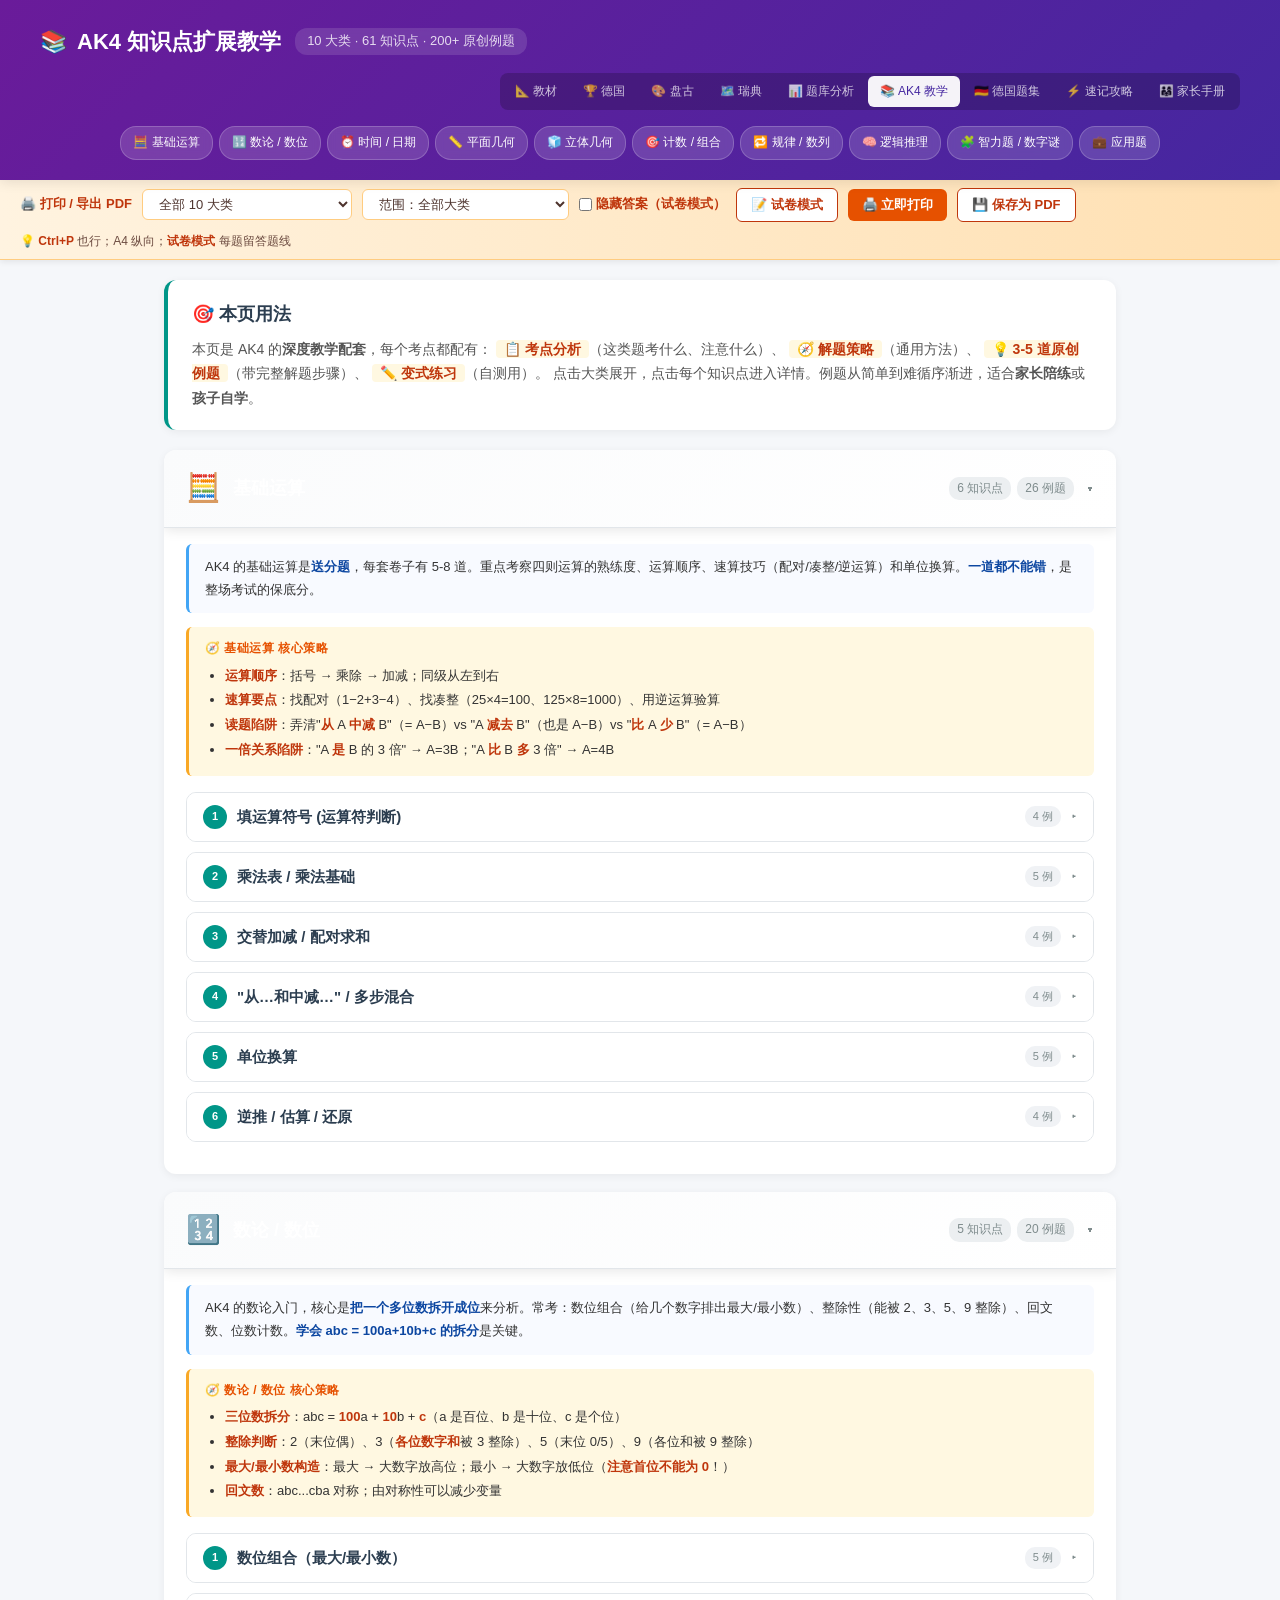
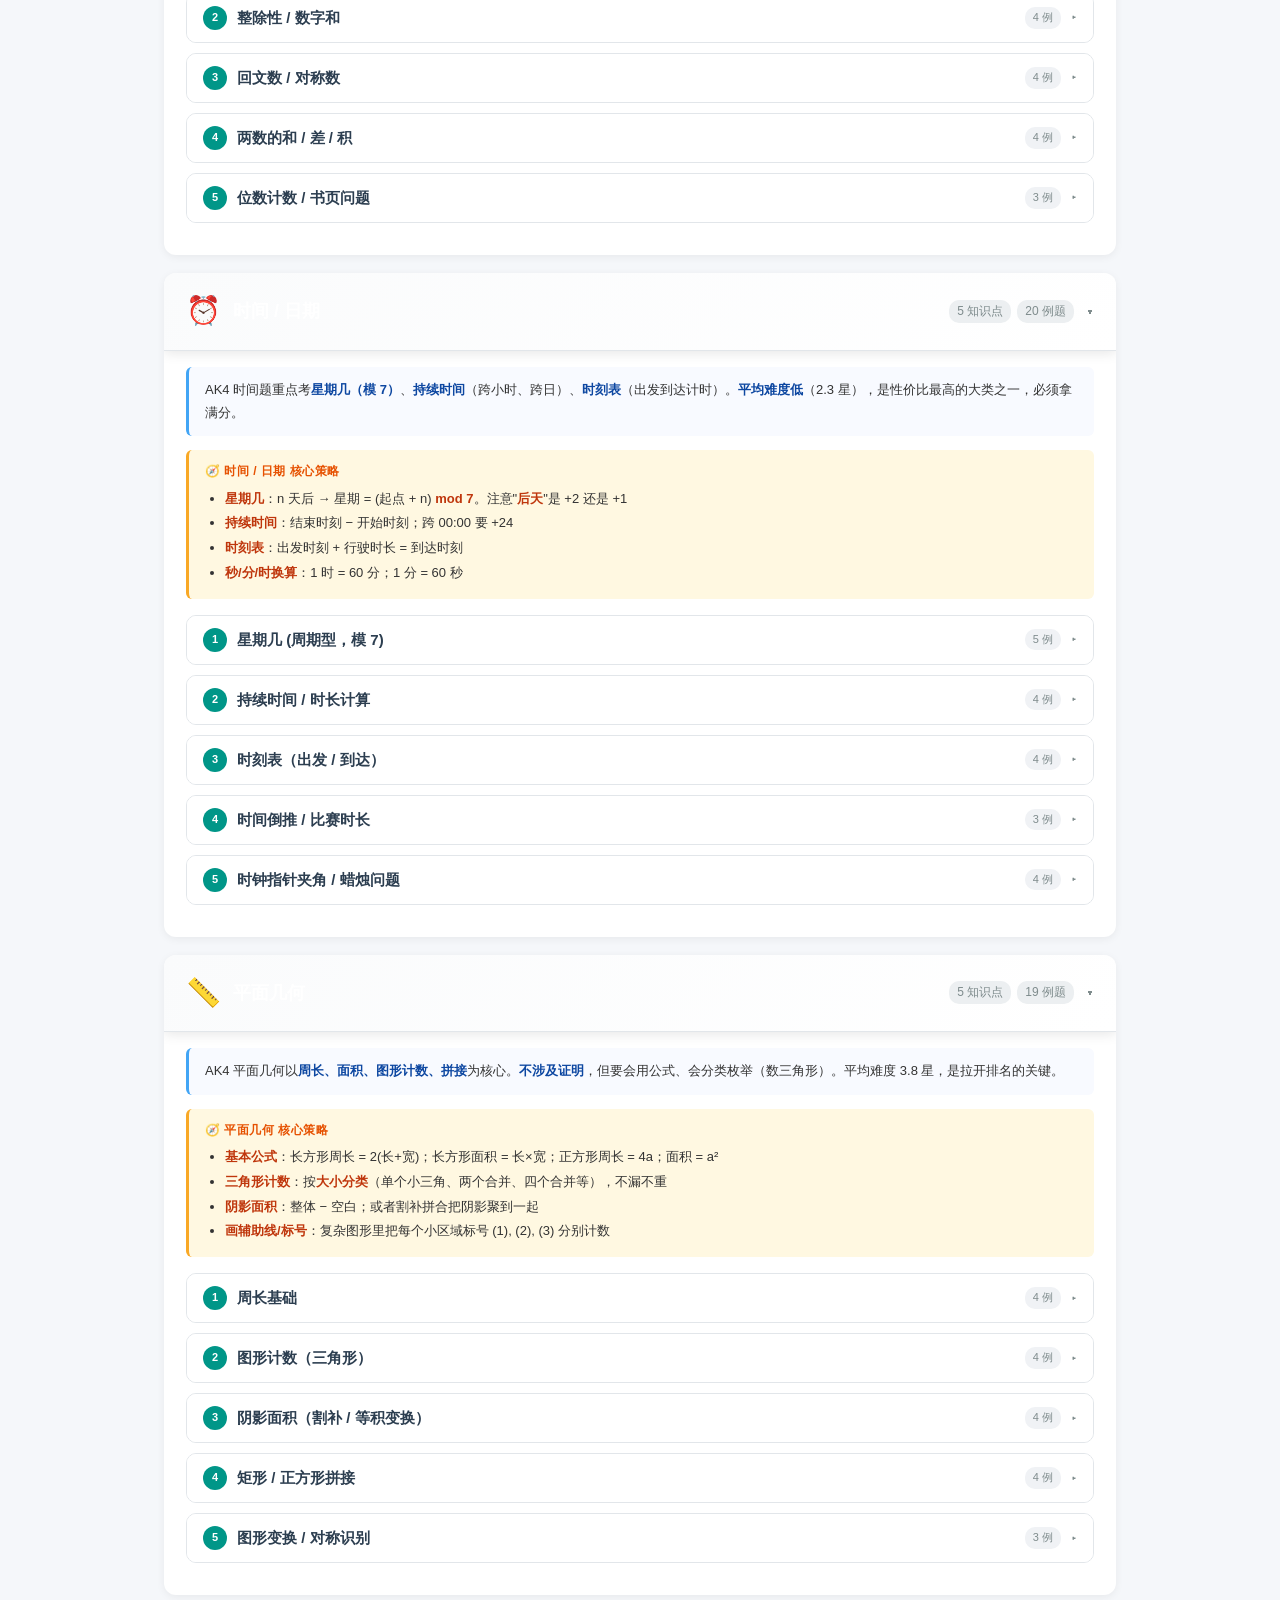
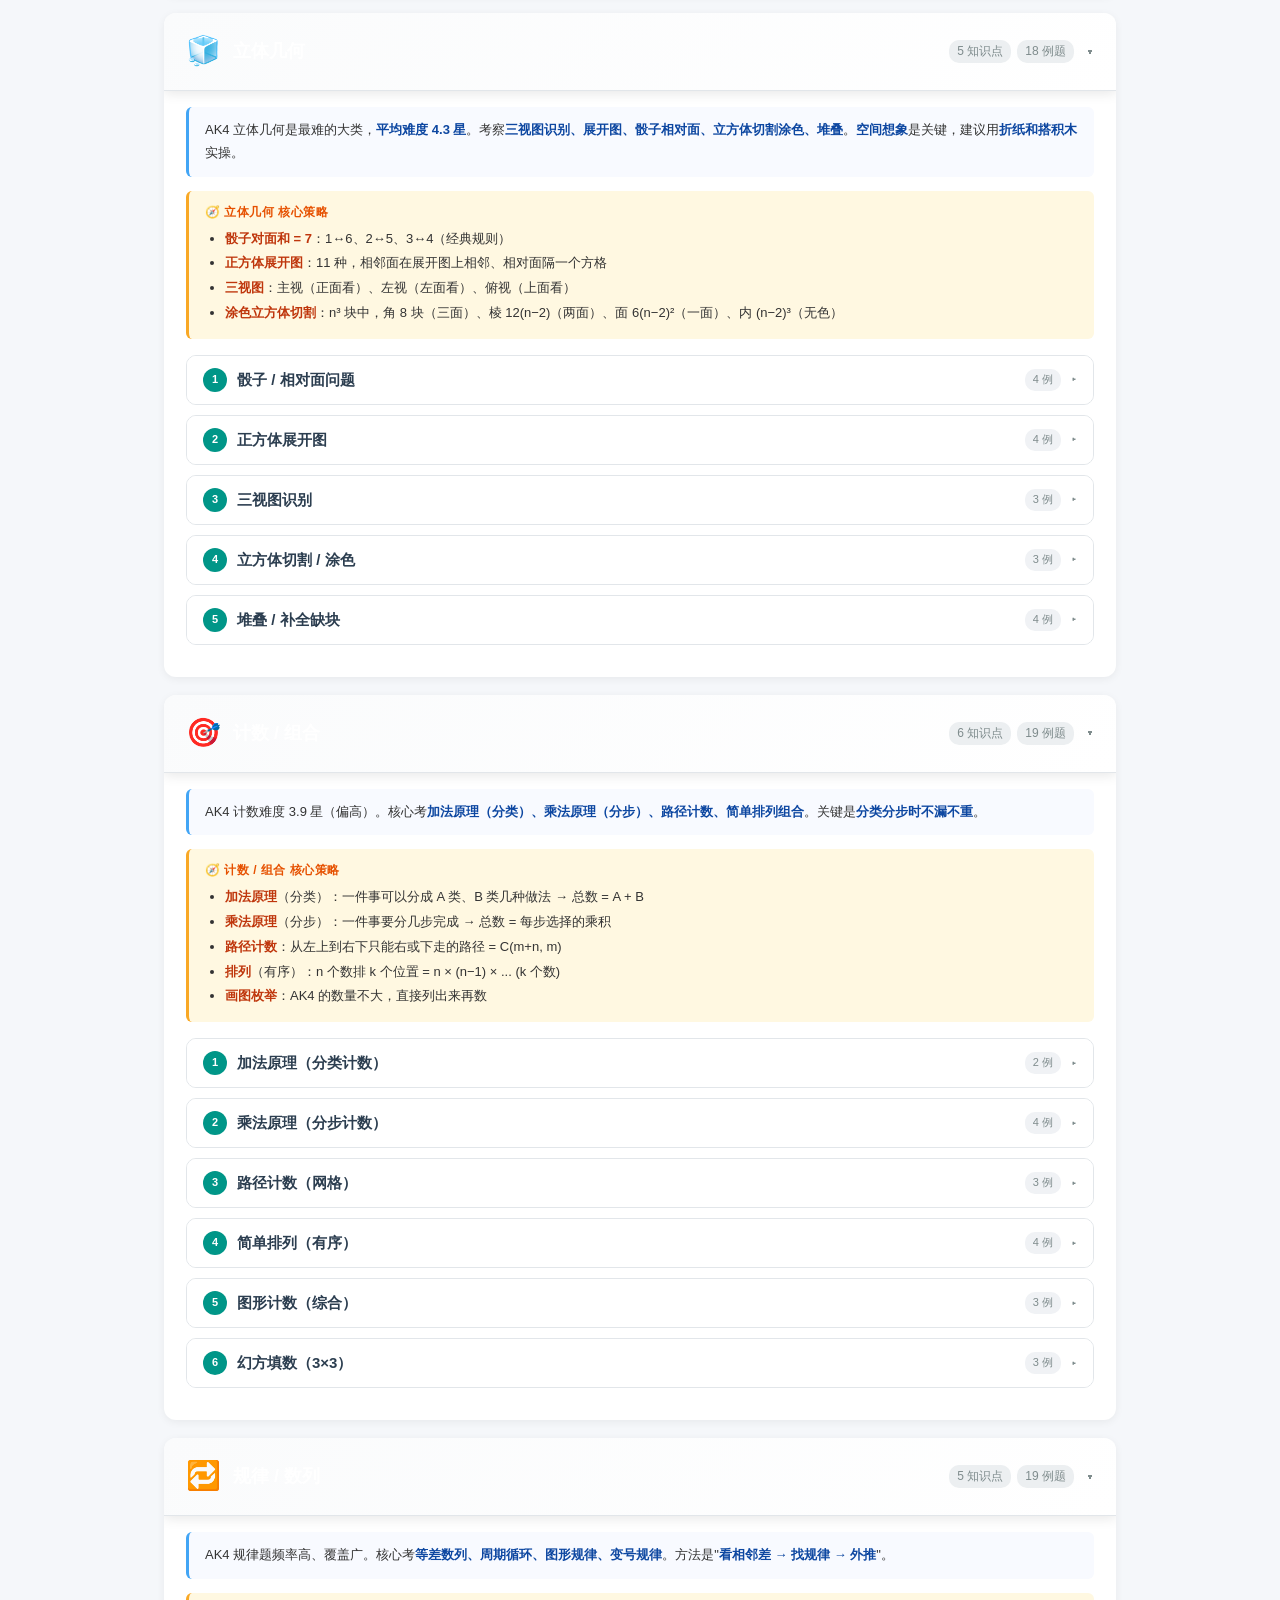
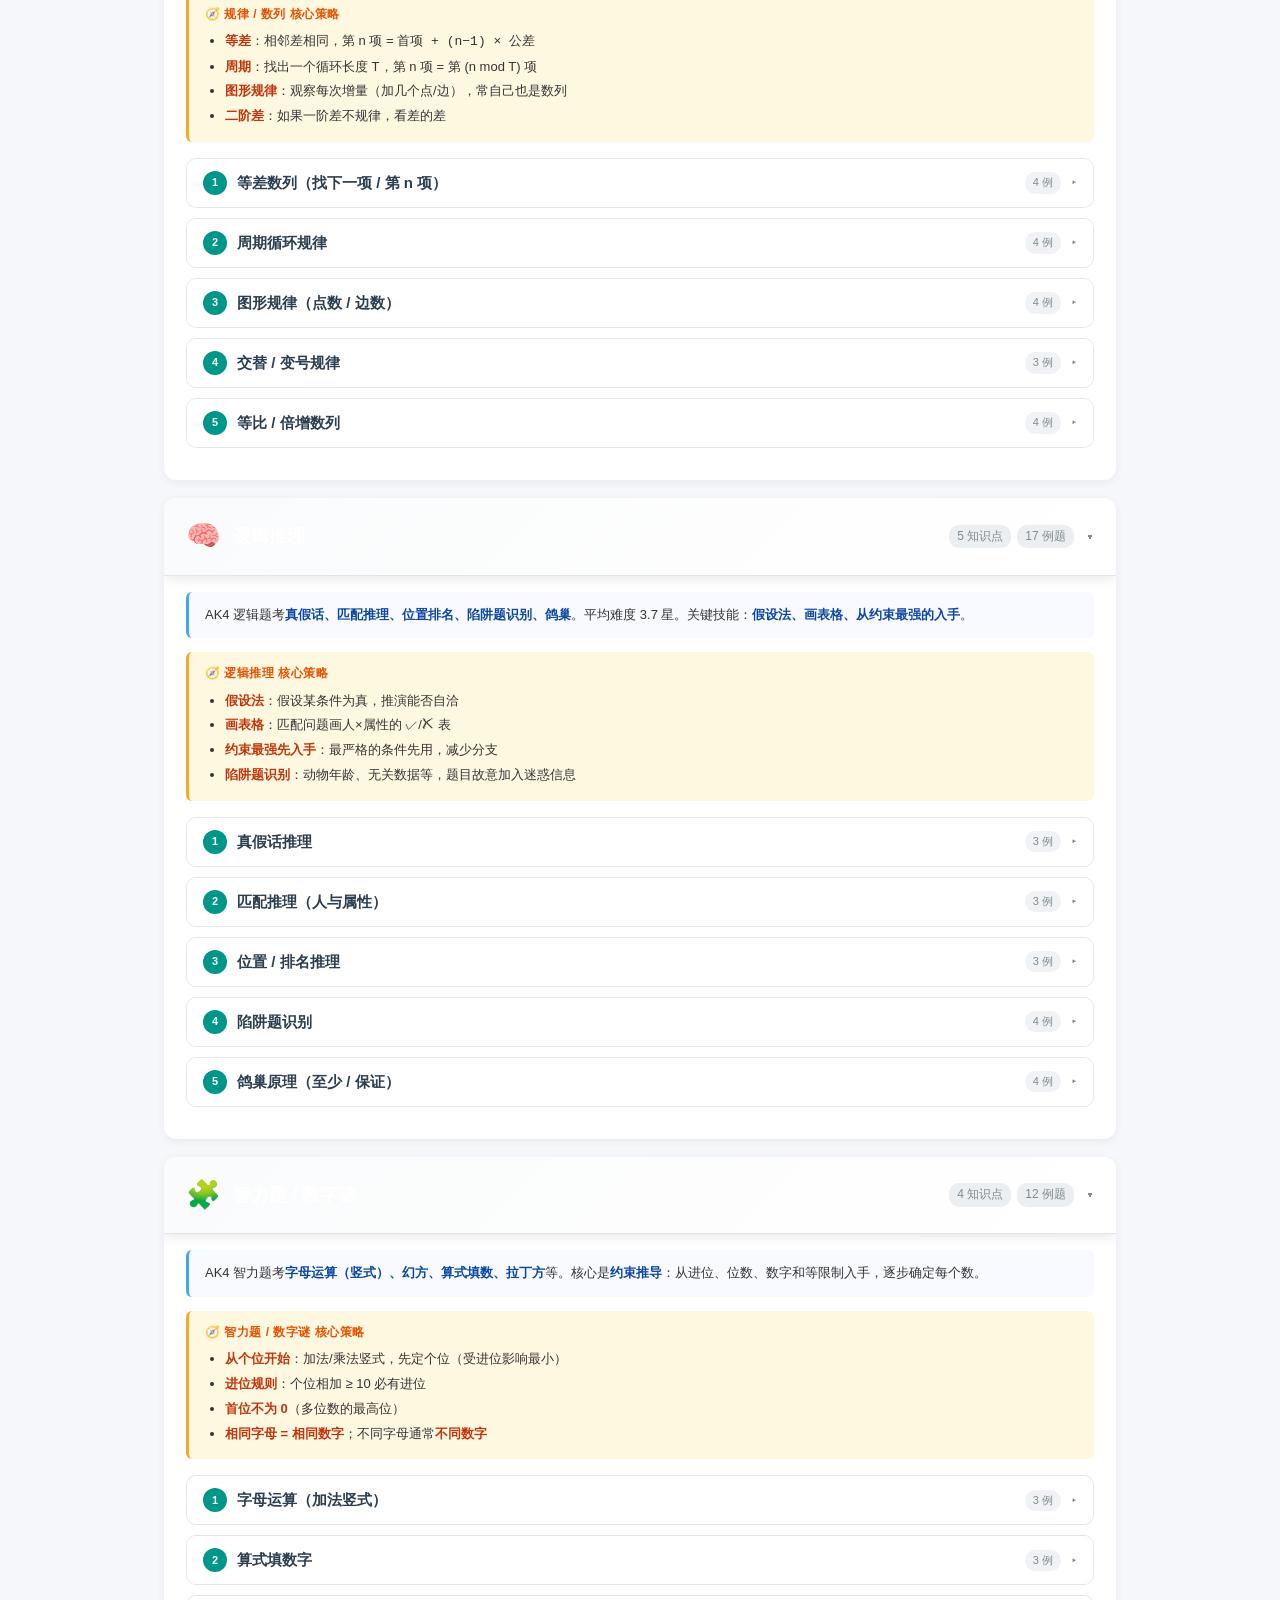
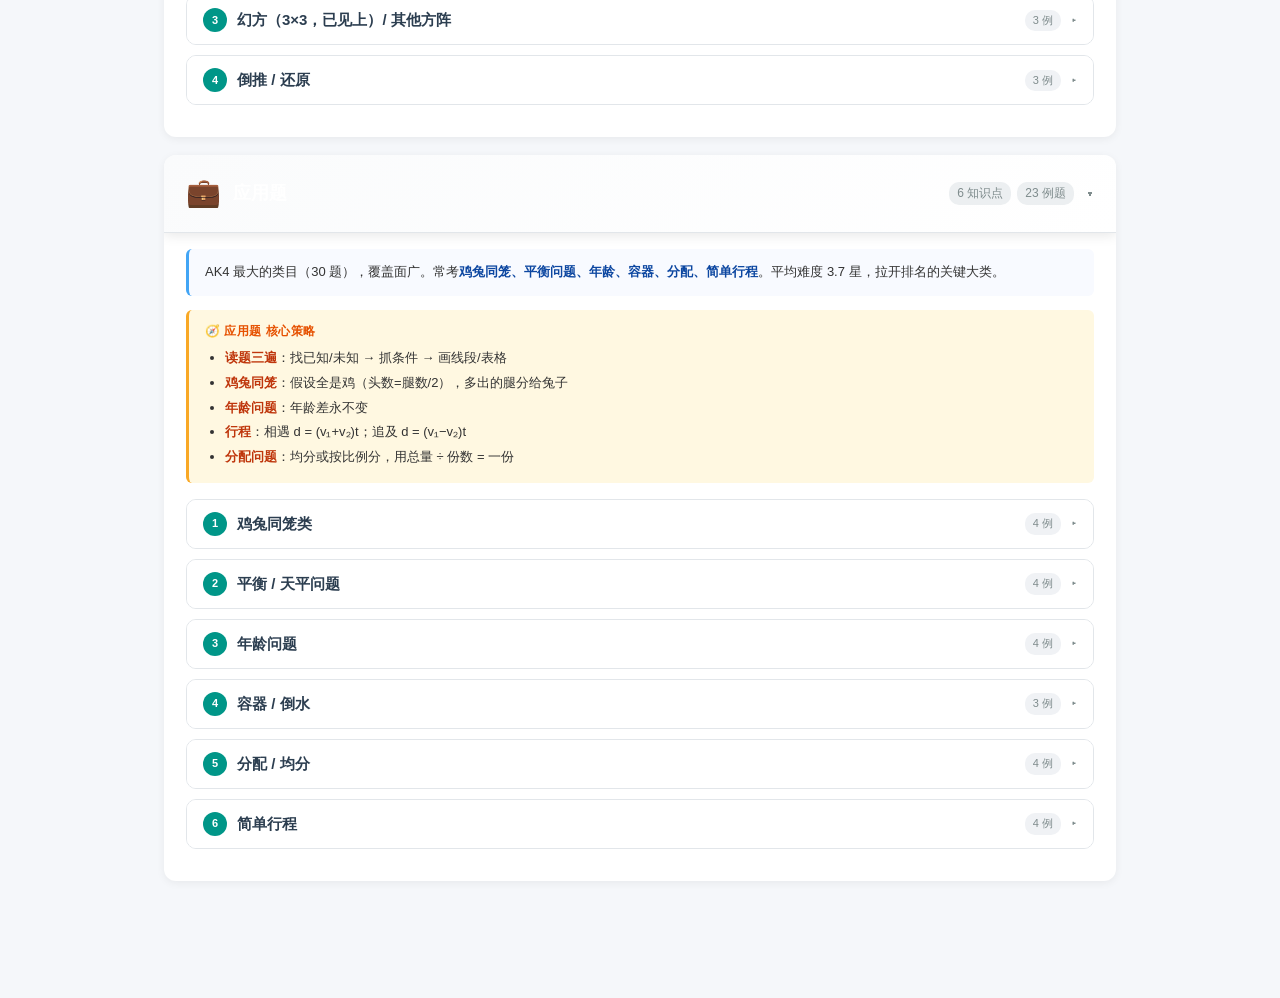
==== commit 394880ac: "feat: 新增《AK4 家长辅导手册》可打印 A4 版 ak4-parent-guide.html (26 KB, 652 行): - 10 大知识板块总览表 + 占比/难度/辅导侧重 - 每板块：" ====
--- a/ak4-knowledge-expand.html
+++ b/ak4-knowledge-expand.html
@@ -728,6 +728,7 @@
             <span class="active">📚 AK4 教学</span>
             <a href="german-pangu-ak34.html">🇩🇪 德国题集</a>
             <a href="german-pangu-ak34-study.html">⚡ 速记攻略</a>
+            <a href="ak4-parent-guide.html">👨‍👩‍👧 家长手册</a>
         </div>
     </div>
     <nav class="toc" id="toc"></nav>
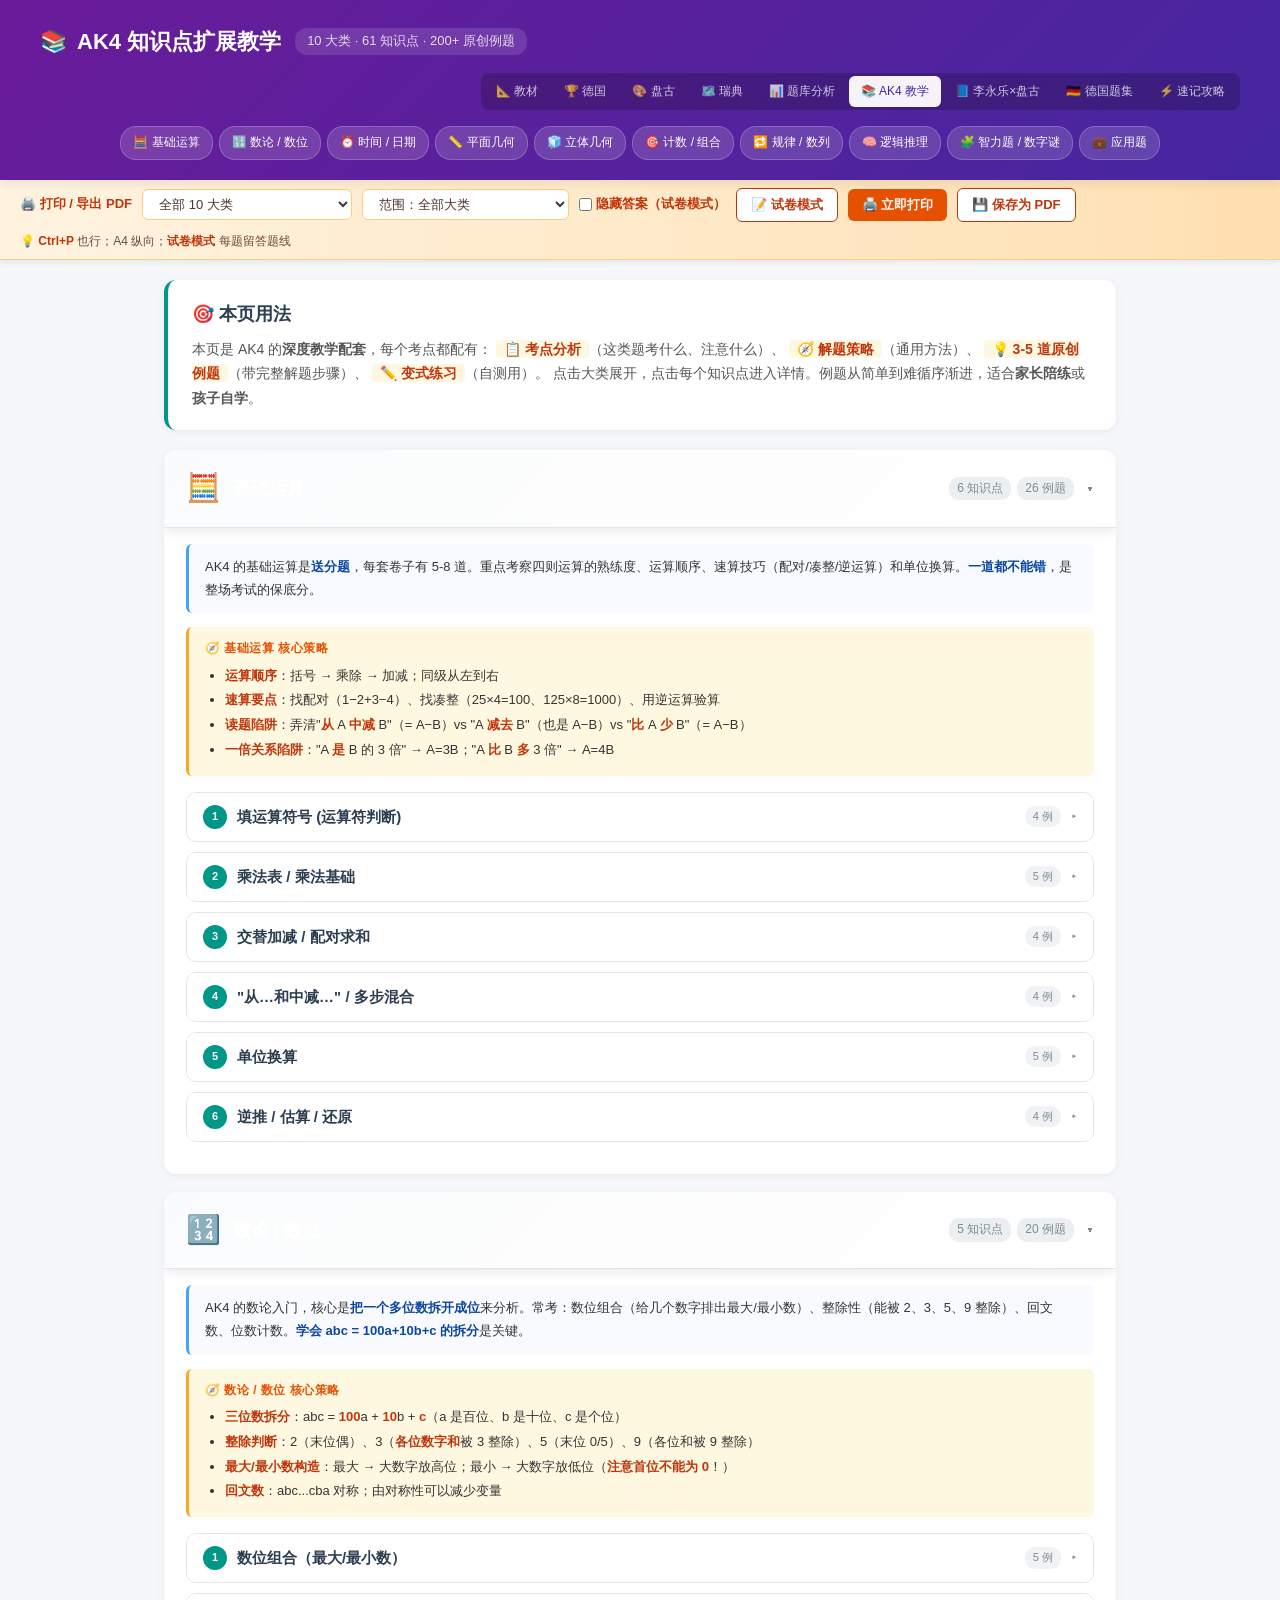
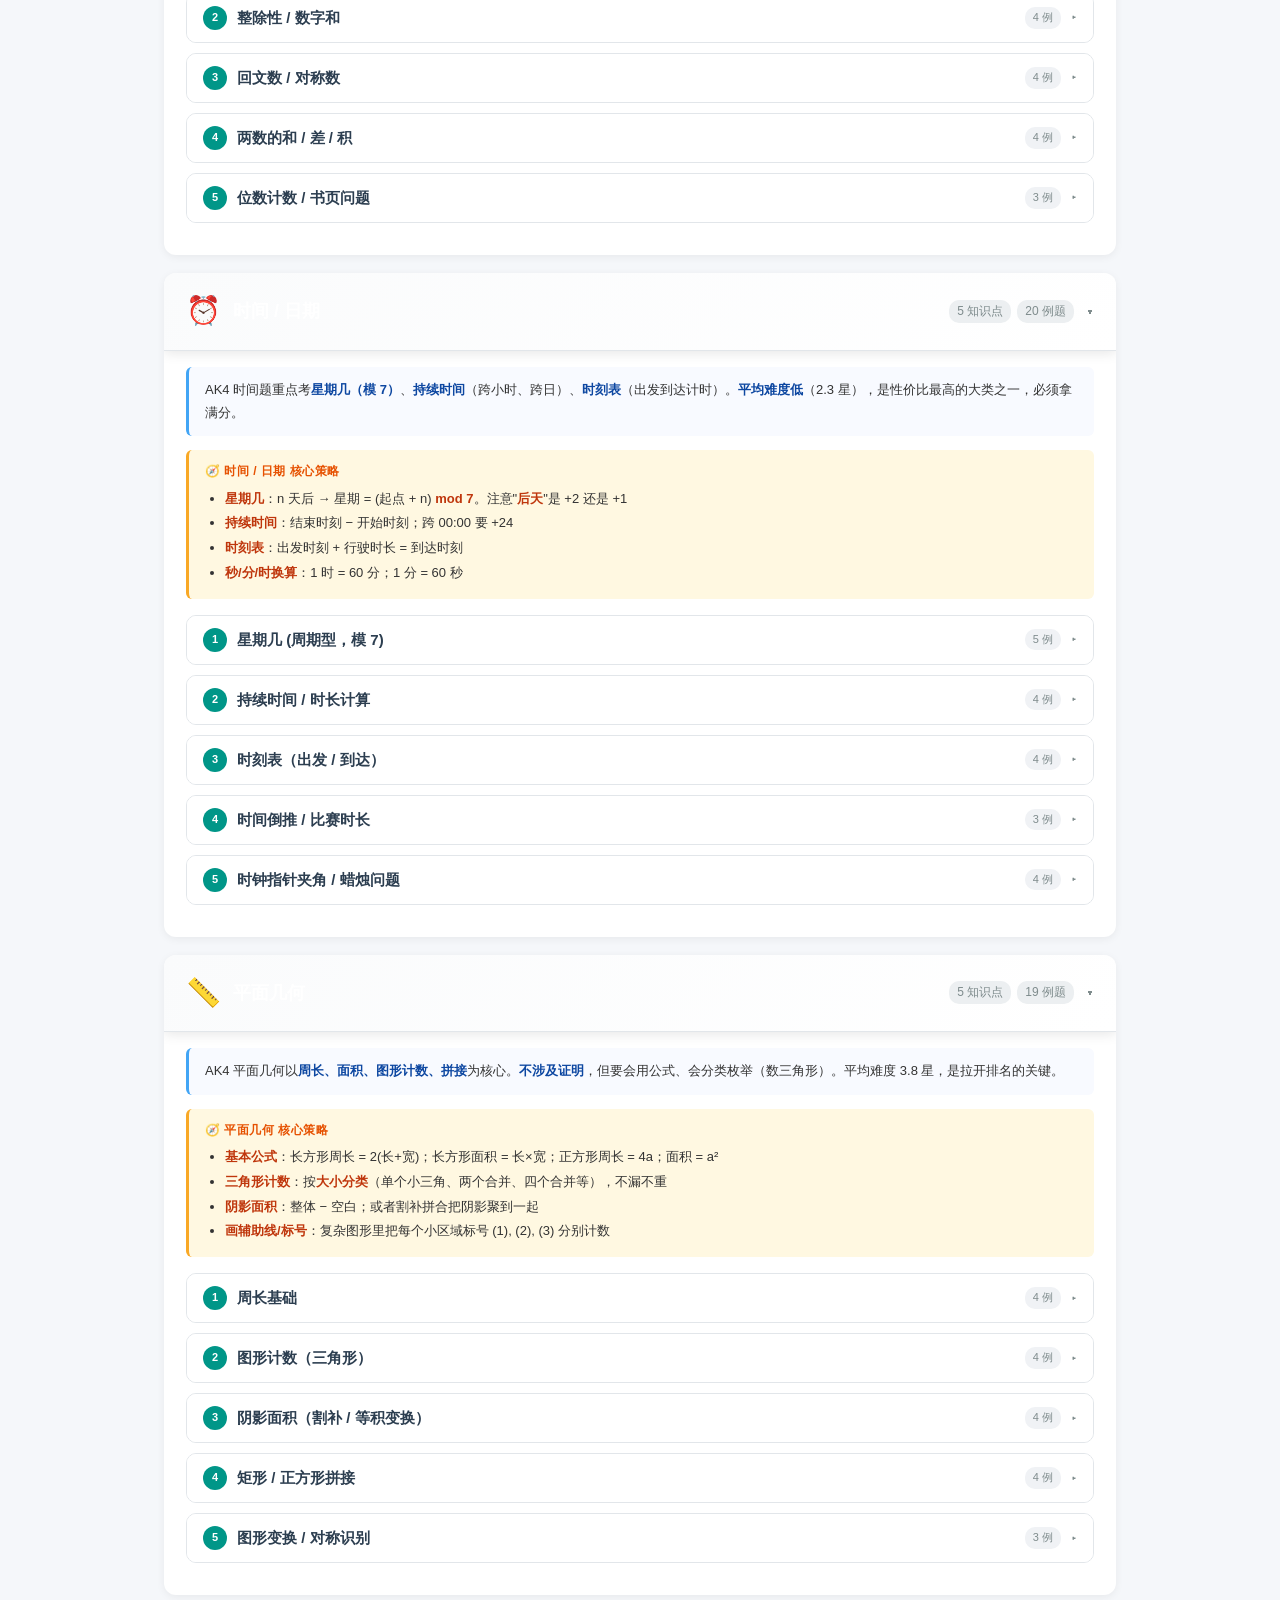
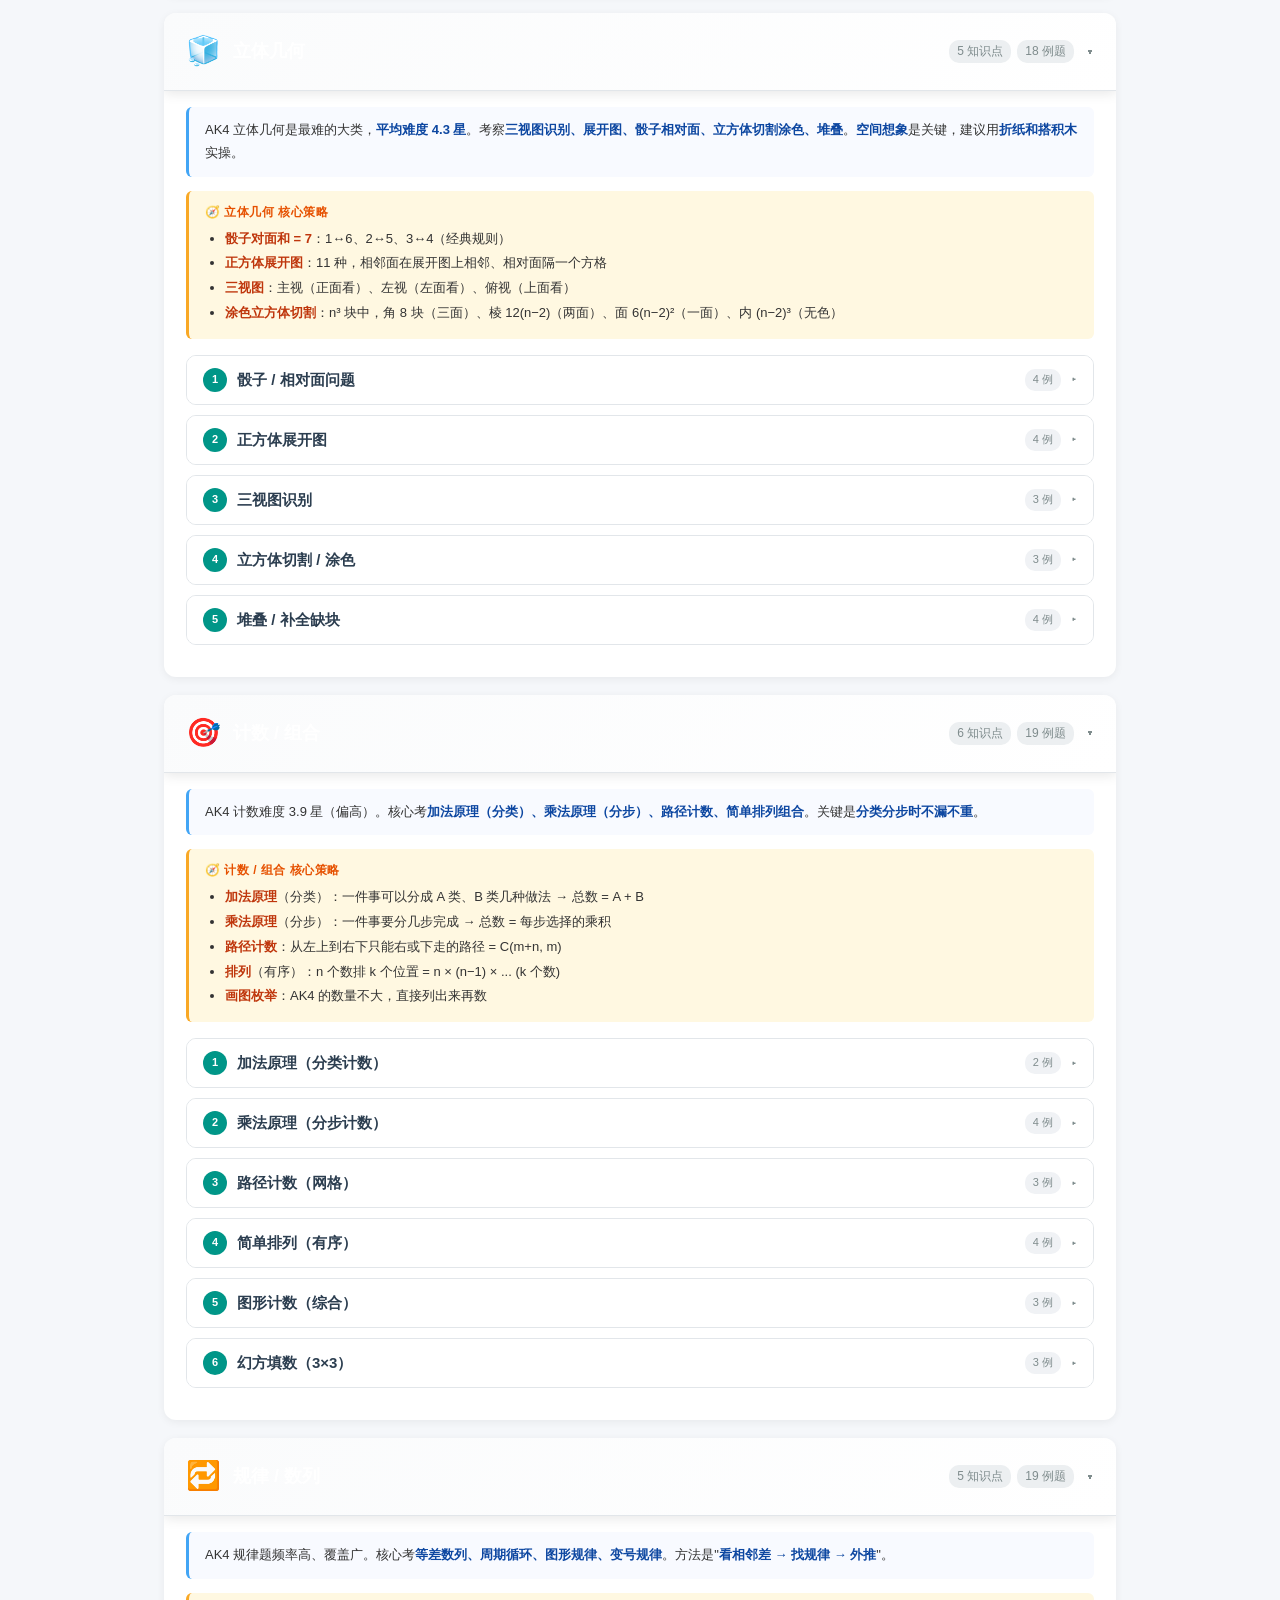
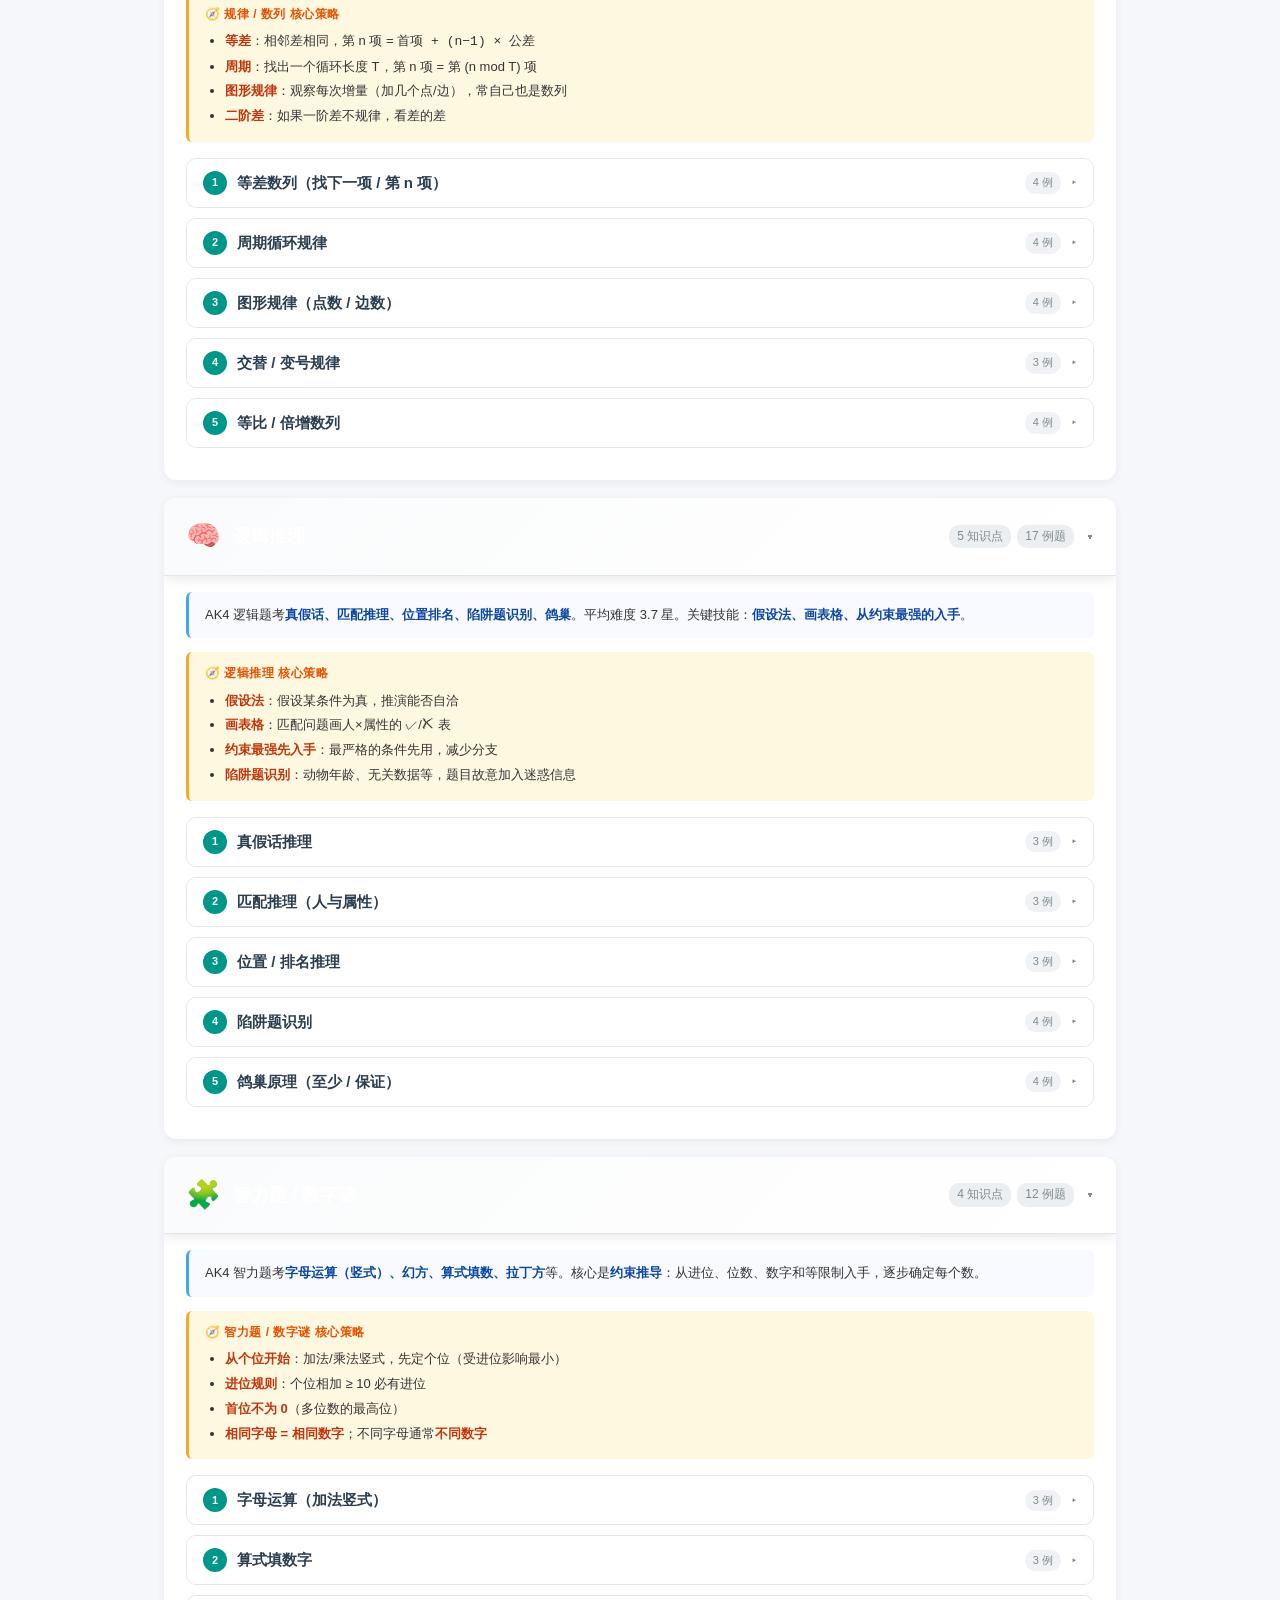
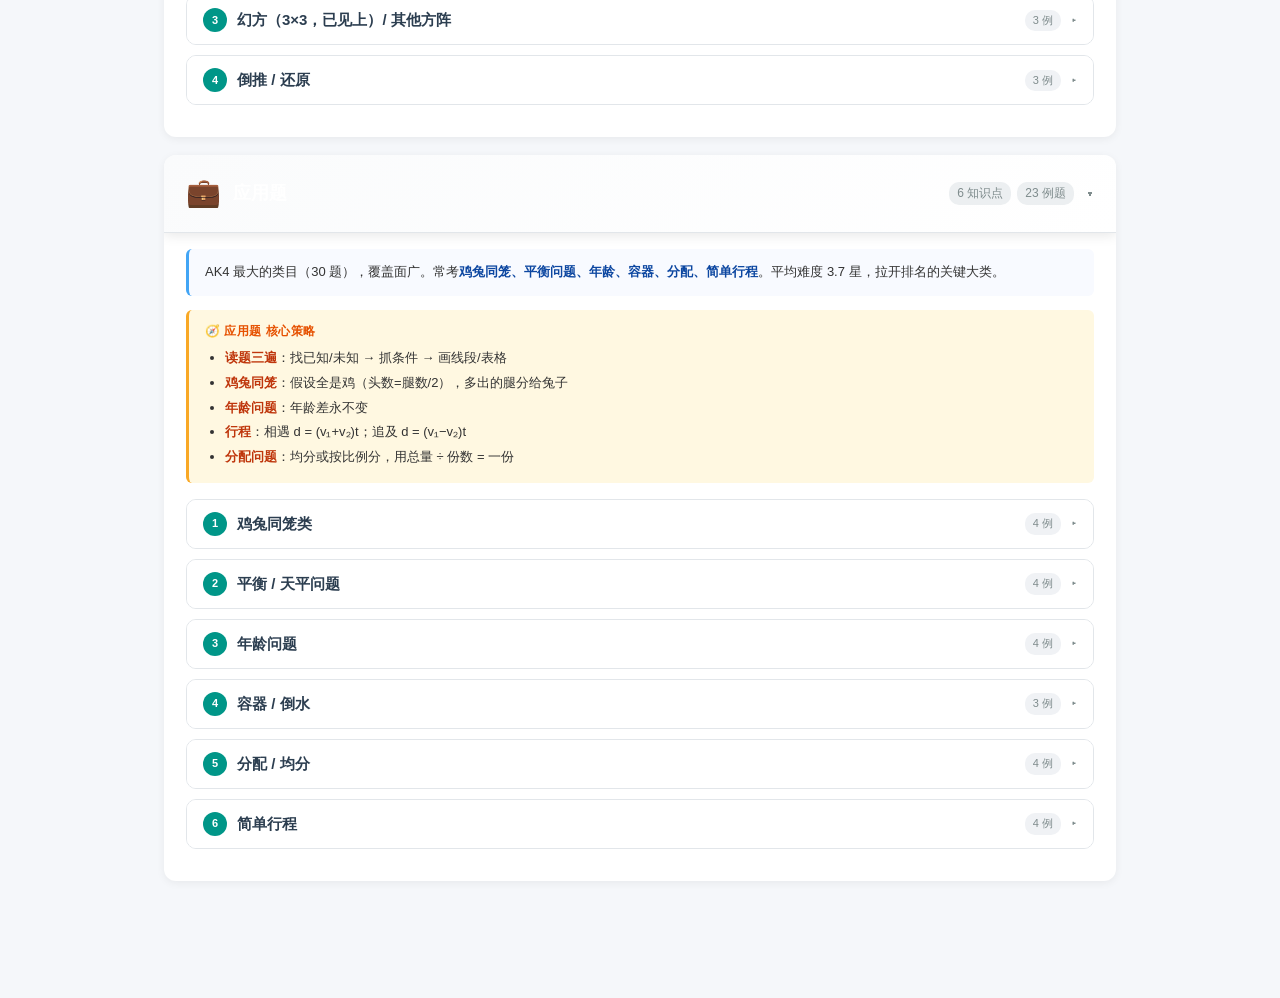
==== commit 1d538237: "feat(li): 新增李永乐 × 盘古 AK4 匹配页（52 知识点 ↔ 讲次，24 个学习单元 / 144 道练习） - li.html：匹配总表 / 学习单元 / 讲次反查 / 缺口与补充 / " ====
--- a/ak4-knowledge-expand.html
+++ b/ak4-knowledge-expand.html
@@ -726,9 +726,9 @@
             <a href="sweden-provinces.html">🗺️ 瑞典</a>
             <a href="knowledge-points.html">📊 题库分析</a>
             <span class="active">📚 AK4 教学</span>
+            <a href="li.html">📘 李永乐×盘古</a>
             <a href="german-pangu-ak34.html">🇩🇪 德国题集</a>
             <a href="german-pangu-ak34-study.html">⚡ 速记攻略</a>
-            <a href="ak4-parent-guide.html">👨‍👩‍👧 家长手册</a>
         </div>
     </div>
     <nav class="toc" id="toc"></nav>
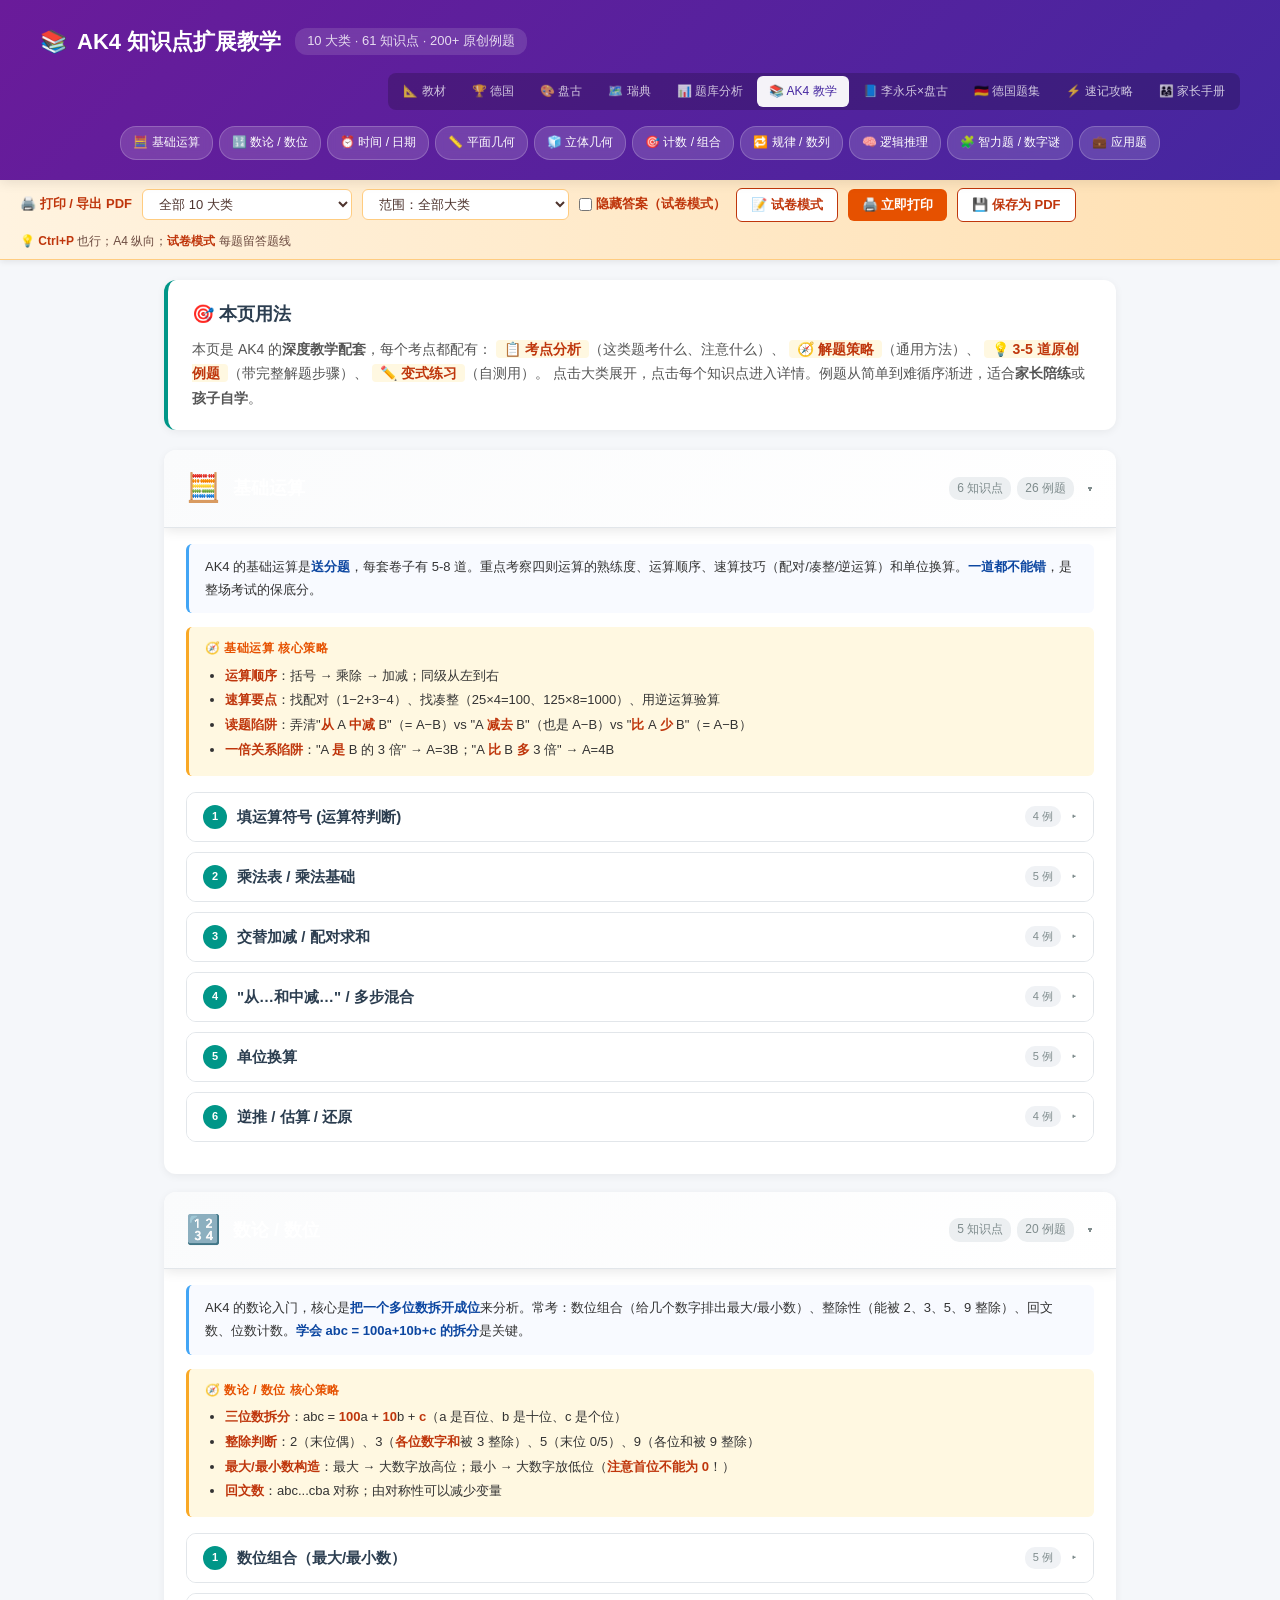
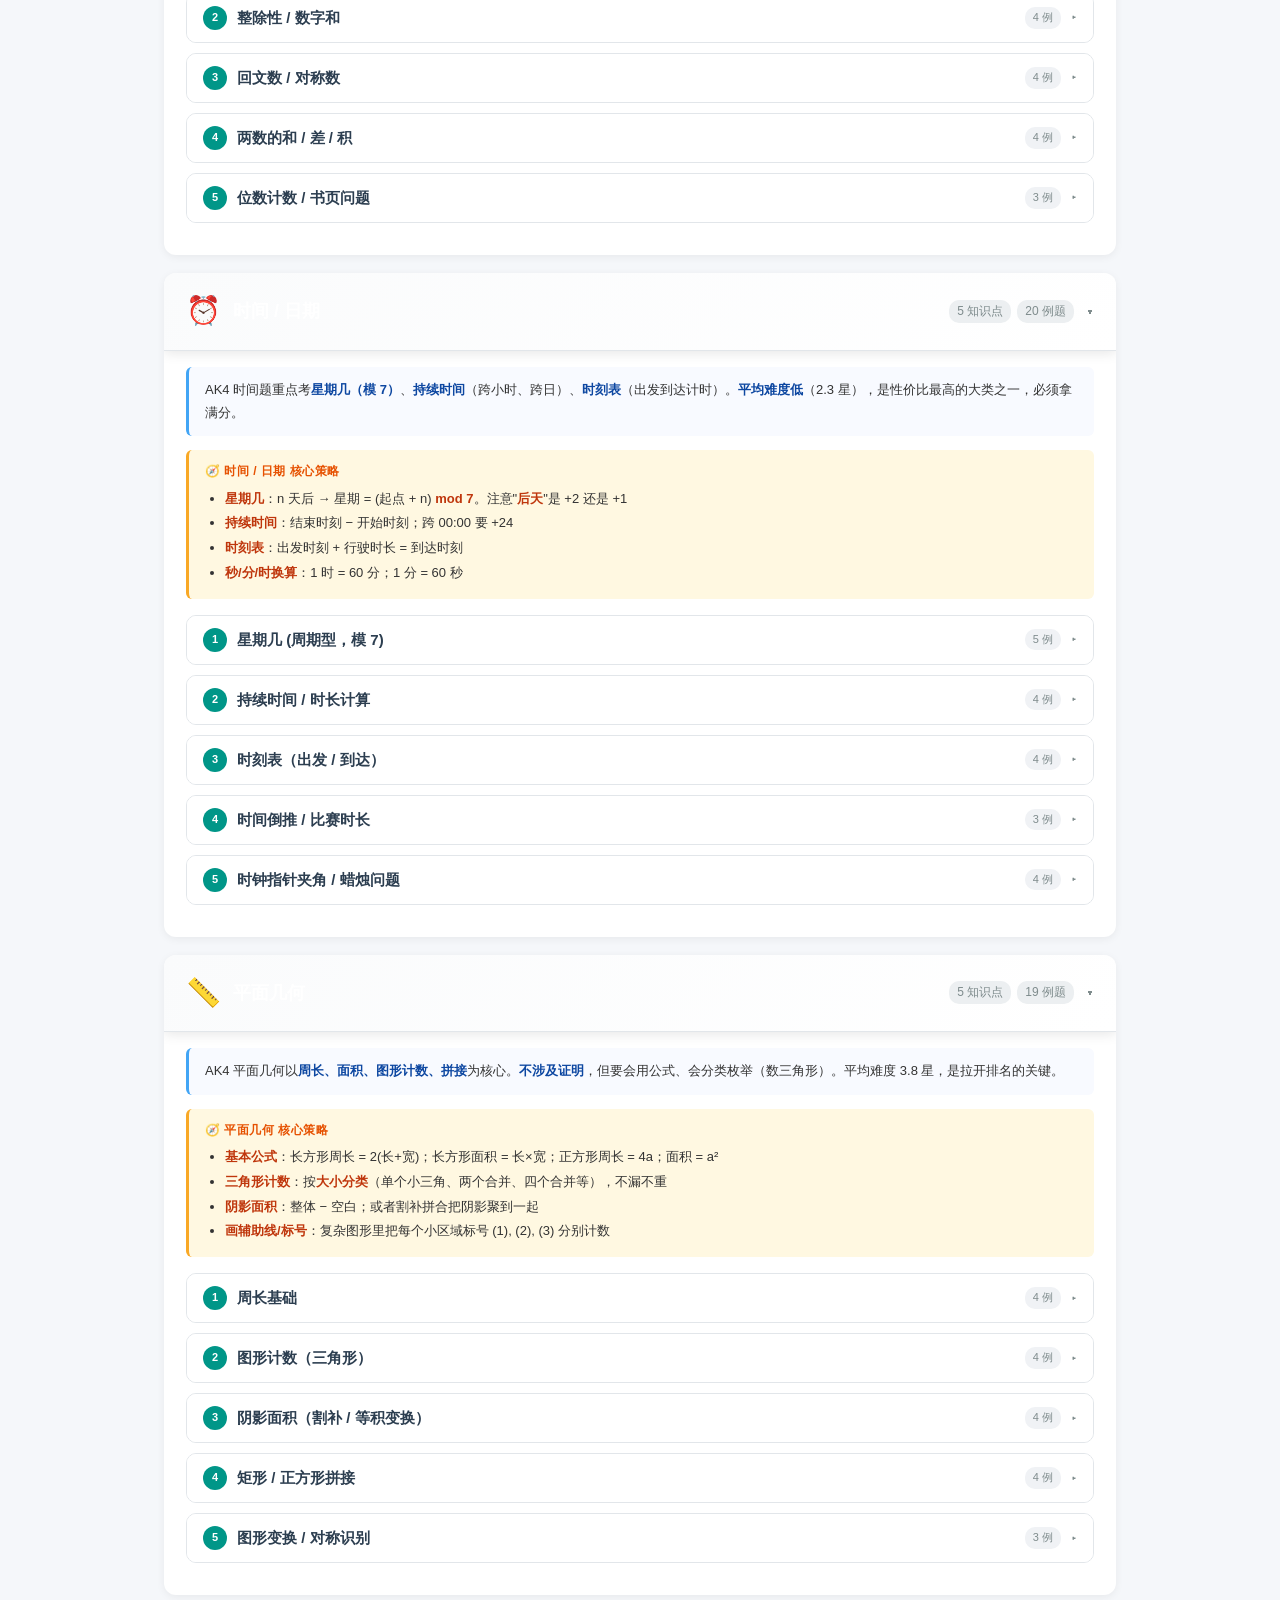
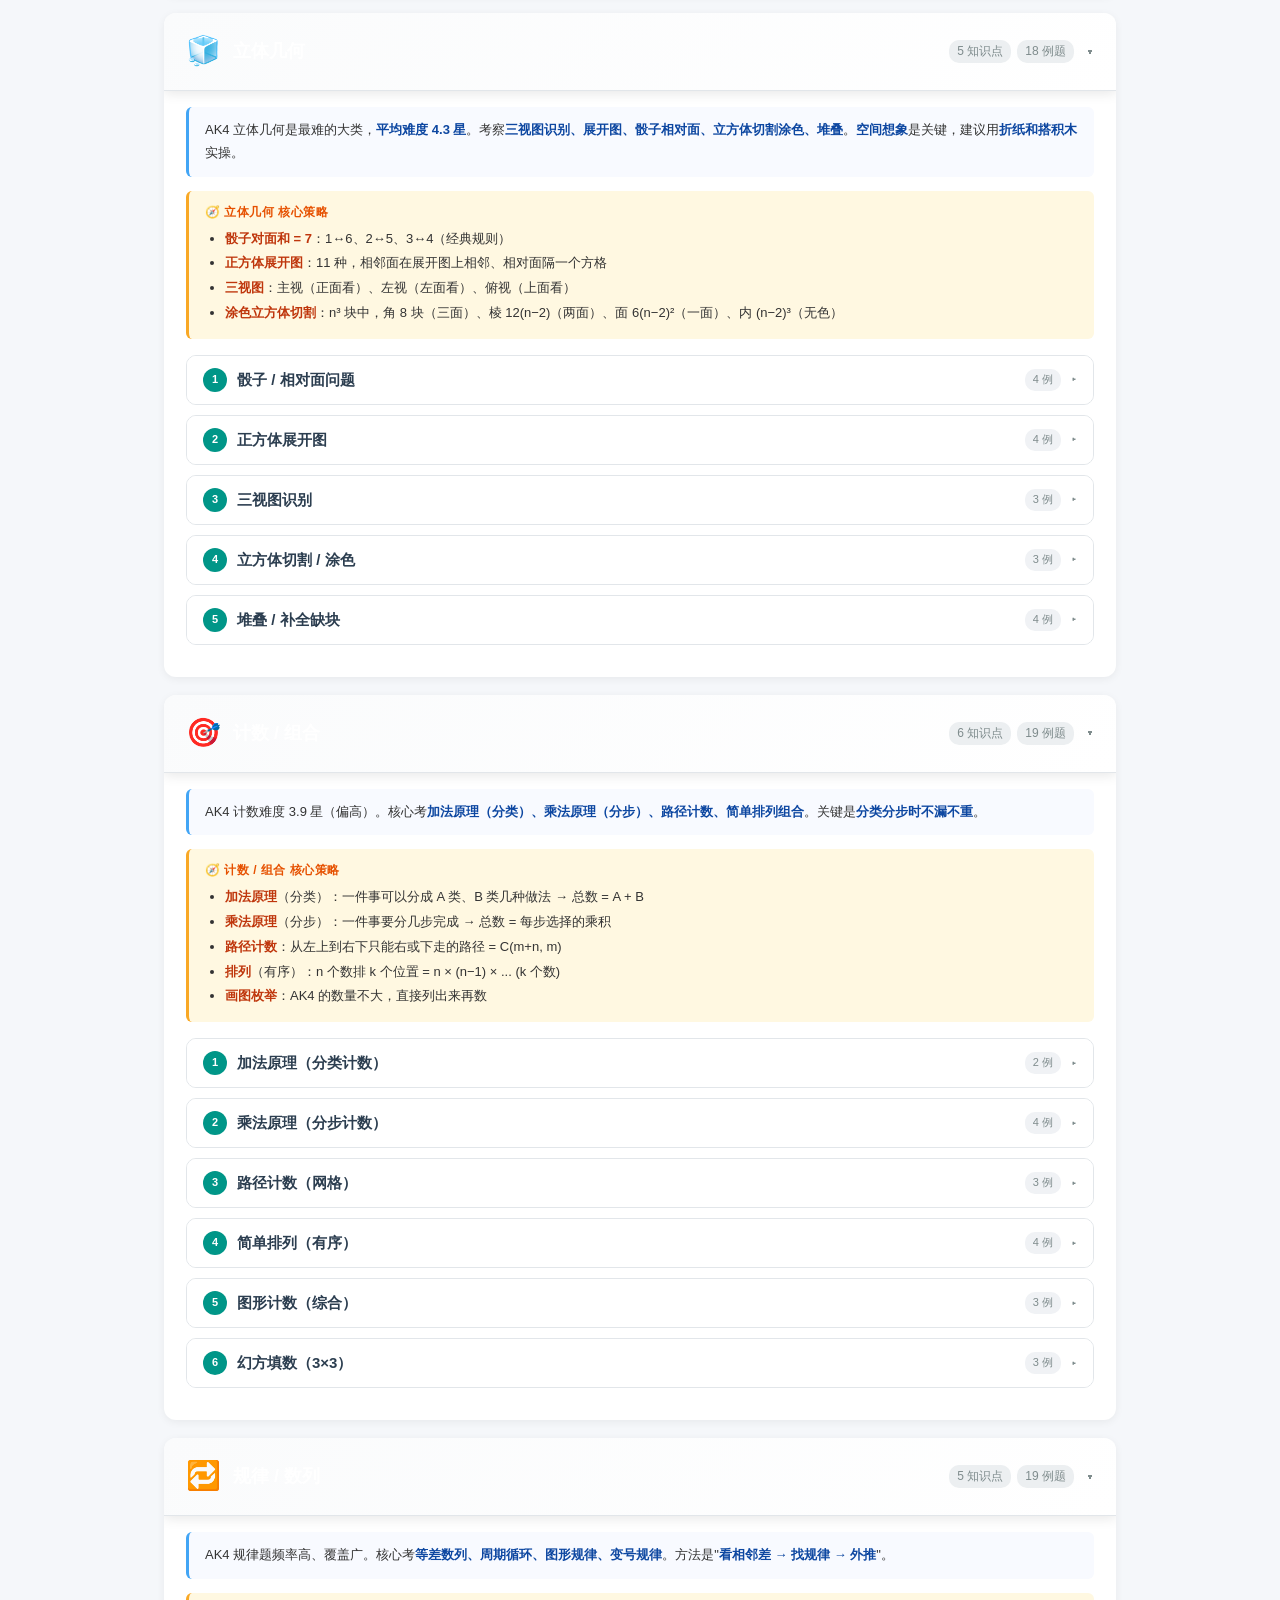
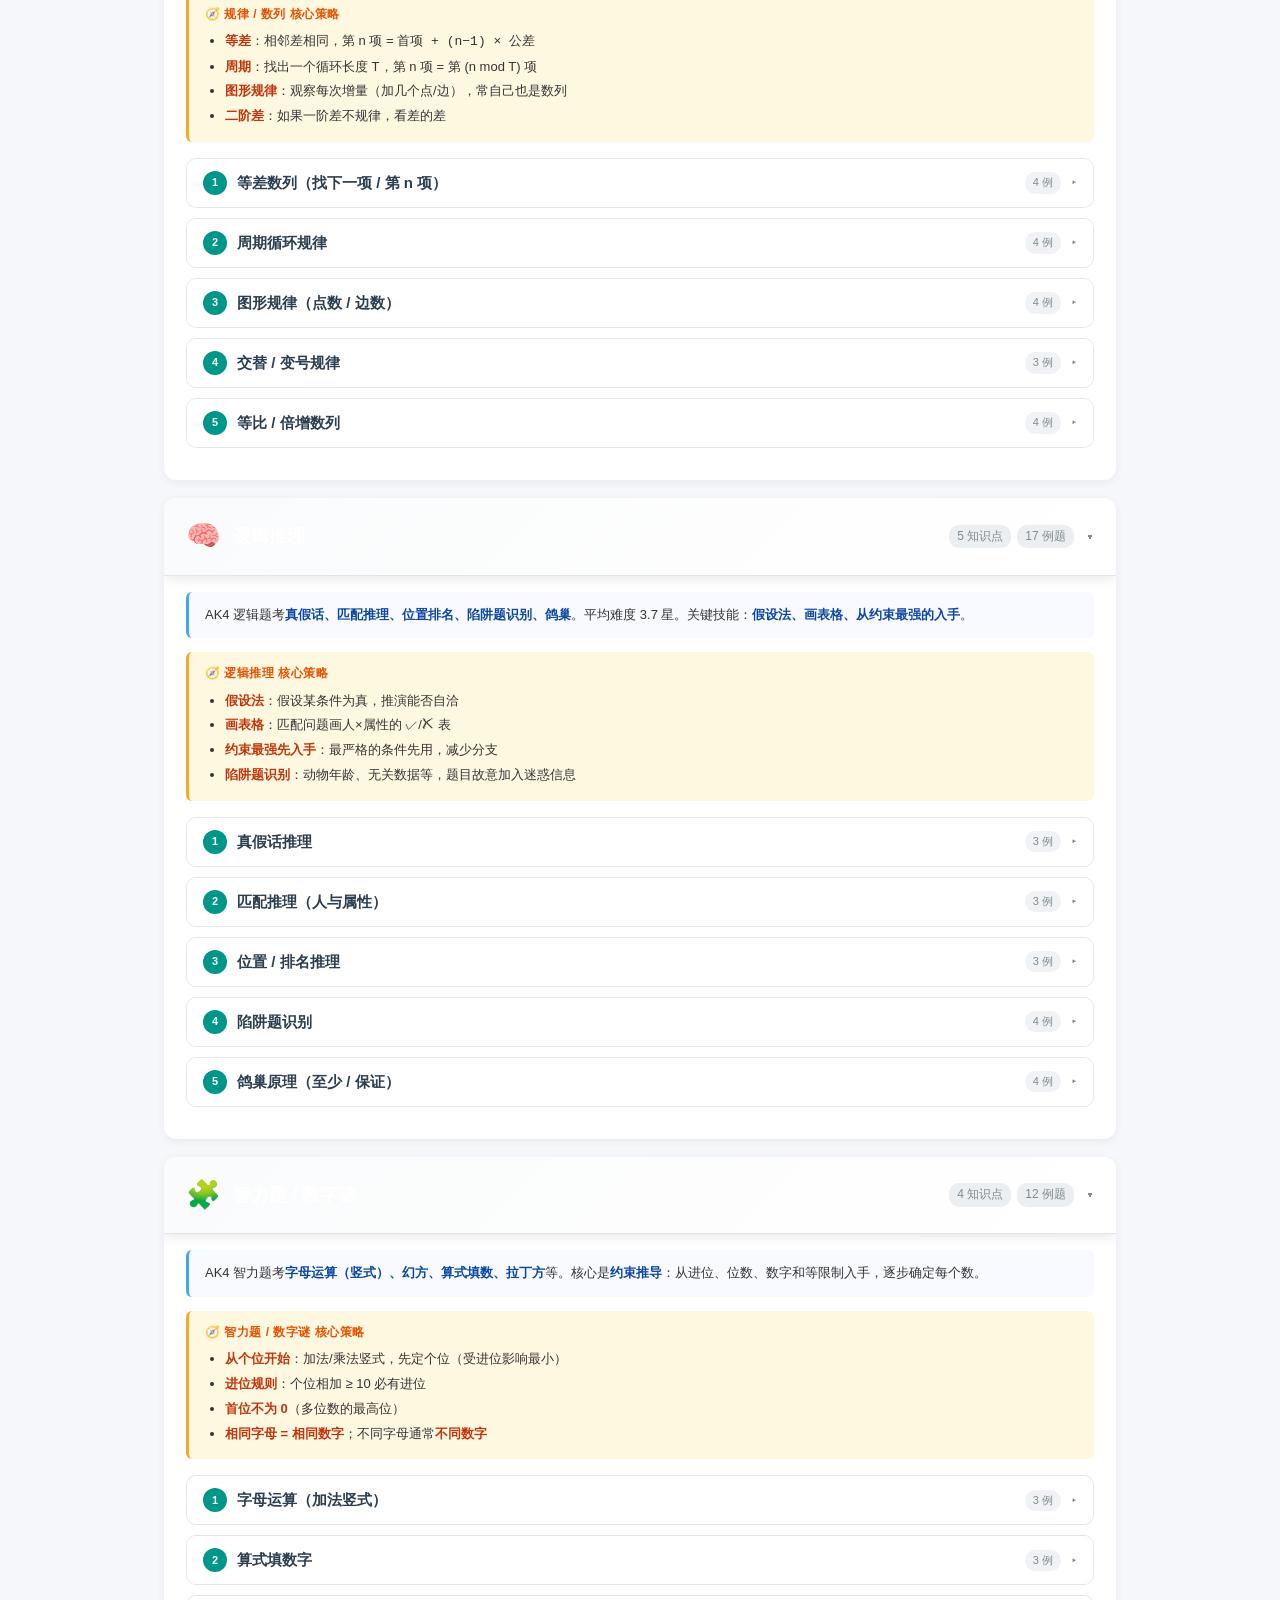
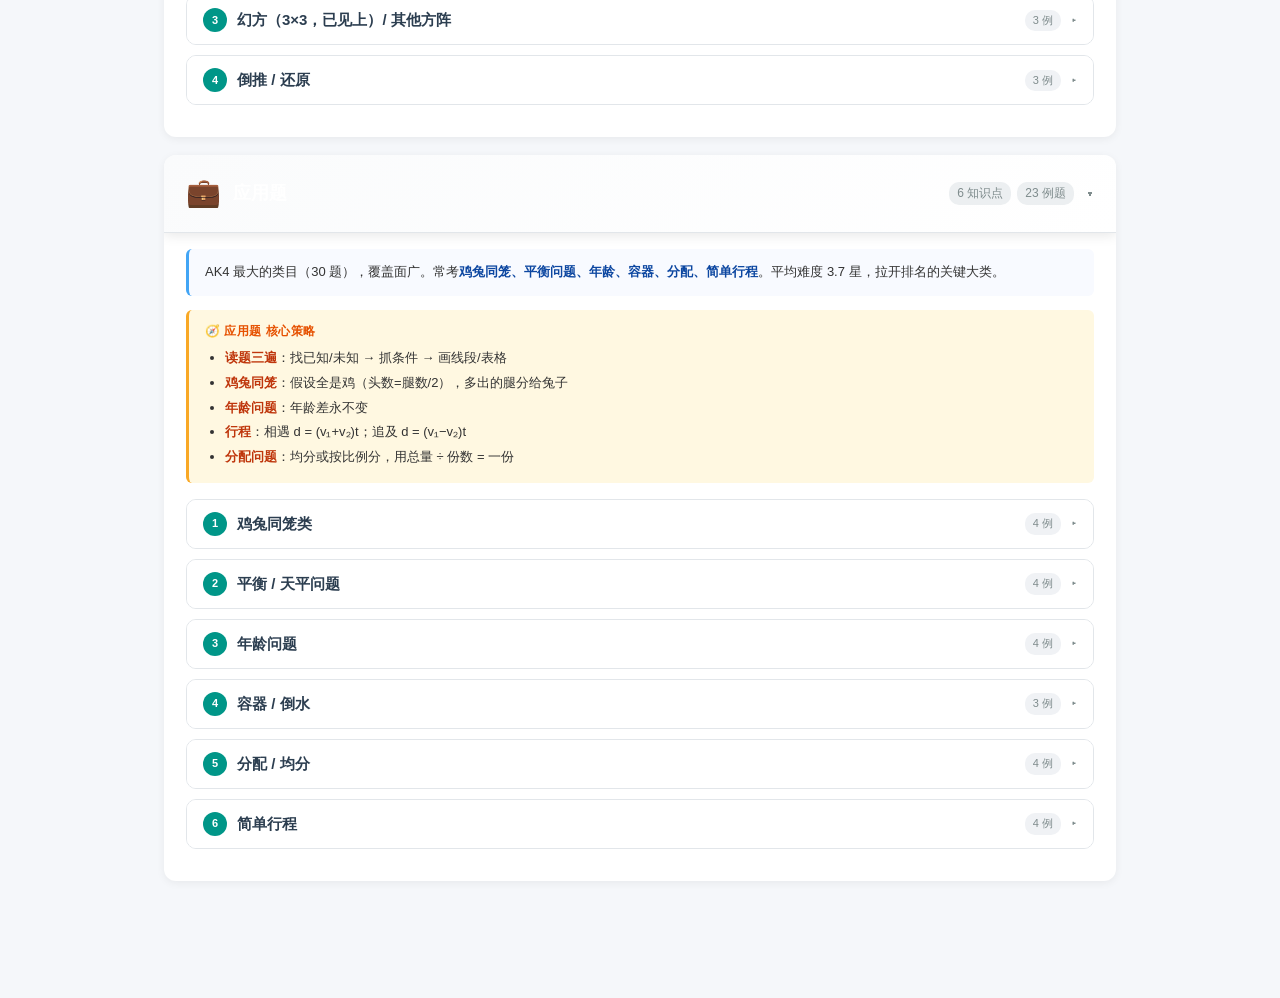
==== commit f3d8085e: "Merge pull request #2 from HoweTang/feat/li-pangu-ak4 feat(li): 新增李永乐 × 盘古 AK4 匹配页（52 知识点 ↔ 讲次，24 个学" ====
--- a/ak4-knowledge-expand.html
+++ b/ak4-knowledge-expand.html
@@ -729,6 +729,7 @@
             <a href="li.html">📘 李永乐×盘古</a>
             <a href="german-pangu-ak34.html">🇩🇪 德国题集</a>
             <a href="german-pangu-ak34-study.html">⚡ 速记攻略</a>
+            <a href="ak4-parent-guide.html">👨‍👩‍👧 家长手册</a>
         </div>
     </div>
     <nav class="toc" id="toc"></nav>
